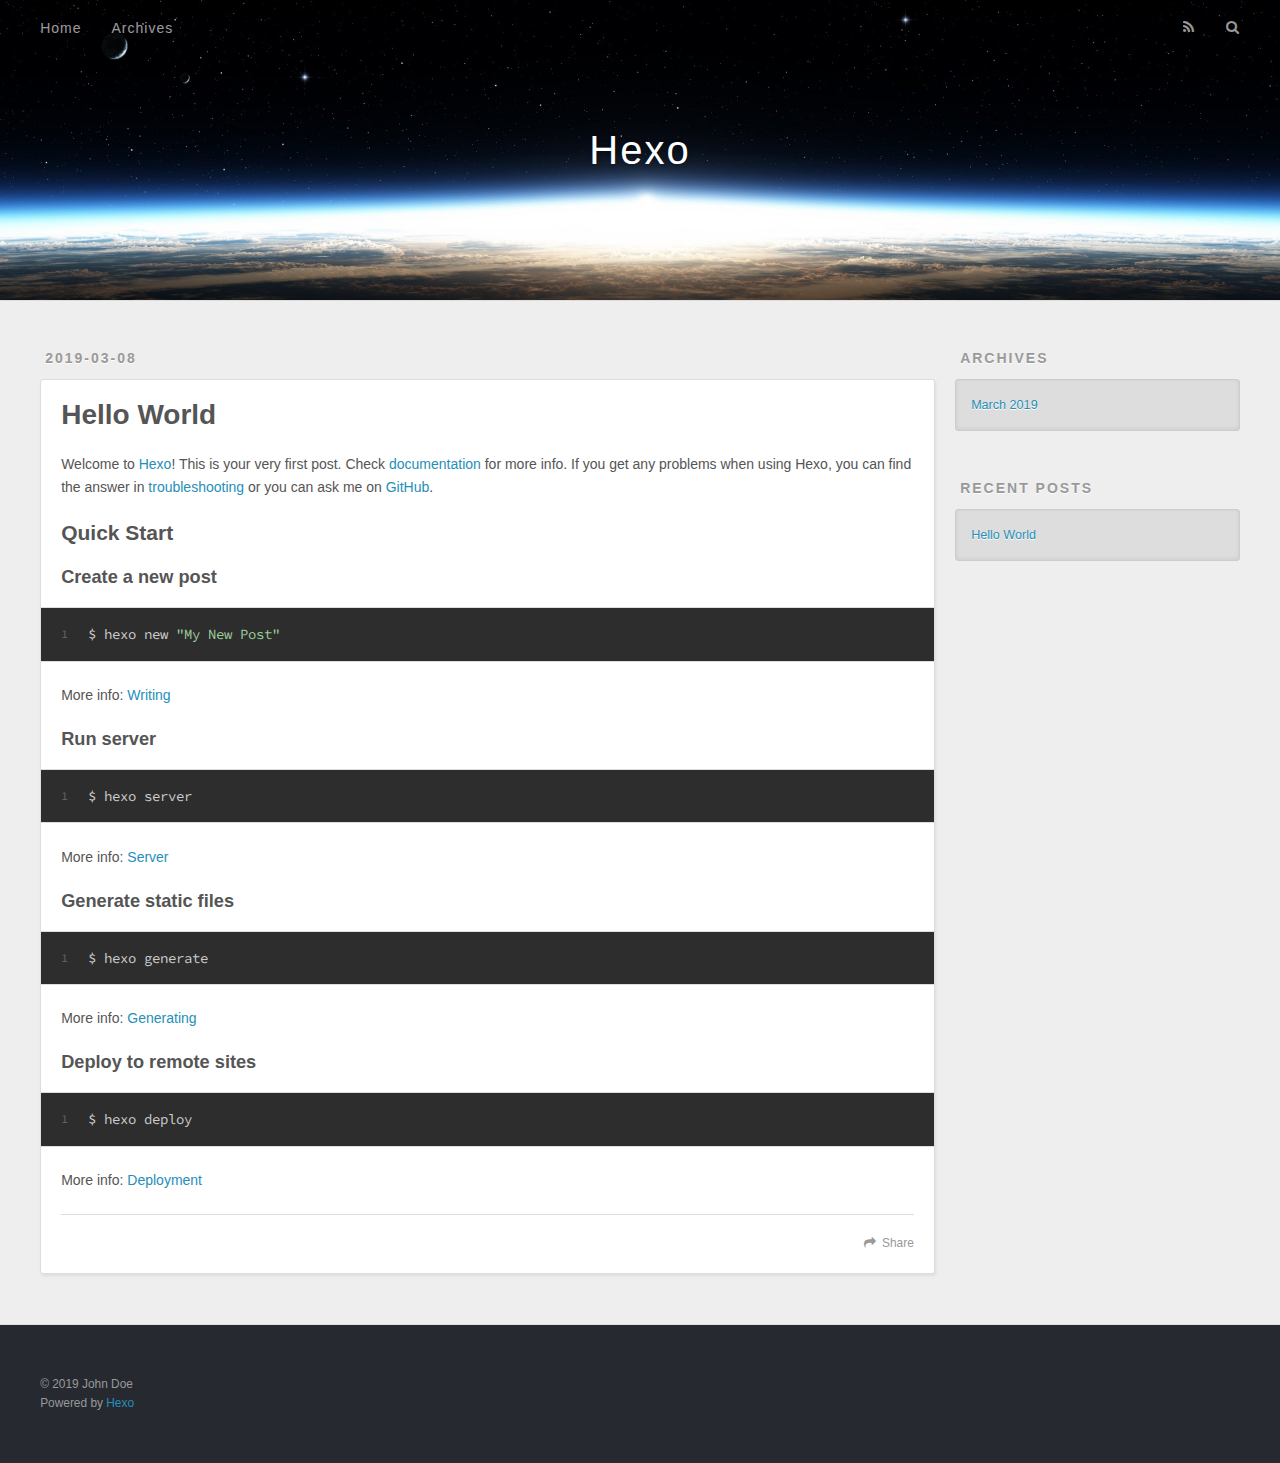
==== index.html @ d5f1843e "Site updated: 2019-03-08 20:42:53" ====
<!DOCTYPE html>
<html>
<head><meta name="generator" content="Hexo 3.8.0">
  <meta charset="utf-8">
  

  
  <title>Hexo</title>
  <meta name="viewport" content="width=device-width, initial-scale=1, maximum-scale=1">
  <meta property="og:type" content="website">
<meta property="og:title" content="Hexo">
<meta property="og:url" content="http://yoursite.com/index.html">
<meta property="og:site_name" content="Hexo">
<meta property="og:locale" content="default">
<meta name="twitter:card" content="summary">
<meta name="twitter:title" content="Hexo">
  
    <link rel="alternate" href="/atom.xml" title="Hexo" type="application/atom+xml">
  
  
    <link rel="icon" href="/favicon.png">
  
  
    <link href="//fonts.googleapis.com/css?family=Source+Code+Pro" rel="stylesheet" type="text/css">
  
  <link rel="stylesheet" href="/css/style.css">
</head>
</html>
<body>
  <div id="container">
    <div id="wrap">
      <header id="header">
  <div id="banner"></div>
  <div id="header-outer" class="outer">
    <div id="header-title" class="inner">
      <h1 id="logo-wrap">
        <a href="/" id="logo">Hexo</a>
      </h1>
      
    </div>
    <div id="header-inner" class="inner">
      <nav id="main-nav">
        <a id="main-nav-toggle" class="nav-icon"></a>
        
          <a class="main-nav-link" href="/">Home</a>
        
          <a class="main-nav-link" href="/archives">Archives</a>
        
      </nav>
      <nav id="sub-nav">
        
          <a id="nav-rss-link" class="nav-icon" href="/atom.xml" title="RSS Feed"></a>
        
        <a id="nav-search-btn" class="nav-icon" title="Search"></a>
      </nav>
      <div id="search-form-wrap">
        <form action="//google.com/search" method="get" accept-charset="UTF-8" class="search-form"><input type="search" name="q" class="search-form-input" placeholder="Search"><button type="submit" class="search-form-submit">&#xF002;</button><input type="hidden" name="sitesearch" value="http://yoursite.com"></form>
      </div>
    </div>
  </div>
</header>
      <div class="outer">
        <section id="main">
  
    <article id="post-hello-world" class="article article-type-post" itemscope itemprop="blogPost">
  <div class="article-meta">
    <a href="/2019/03/08/hello-world/" class="article-date">
  <time datetime="2019-03-08T11:59:06.524Z" itemprop="datePublished">2019-03-08</time>
</a>
    
  </div>
  <div class="article-inner">
    
    
      <header class="article-header">
        
  
    <h1 itemprop="name">
      <a class="article-title" href="/2019/03/08/hello-world/">Hello World</a>
    </h1>
  

      </header>
    
    <div class="article-entry" itemprop="articleBody">
      
        <p>Welcome to <a href="https://hexo.io/" target="_blank" rel="noopener">Hexo</a>! This is your very first post. Check <a href="https://hexo.io/docs/" target="_blank" rel="noopener">documentation</a> for more info. If you get any problems when using Hexo, you can find the answer in <a href="https://hexo.io/docs/troubleshooting.html" target="_blank" rel="noopener">troubleshooting</a> or you can ask me on <a href="https://github.com/hexojs/hexo/issues" target="_blank" rel="noopener">GitHub</a>.</p>
<h2 id="Quick-Start"><a href="#Quick-Start" class="headerlink" title="Quick Start"></a>Quick Start</h2><h3 id="Create-a-new-post"><a href="#Create-a-new-post" class="headerlink" title="Create a new post"></a>Create a new post</h3><figure class="highlight bash"><table><tr><td class="gutter"><pre><span class="line">1</span><br></pre></td><td class="code"><pre><span class="line">$ hexo new <span class="string">"My New Post"</span></span><br></pre></td></tr></table></figure>
<p>More info: <a href="https://hexo.io/docs/writing.html" target="_blank" rel="noopener">Writing</a></p>
<h3 id="Run-server"><a href="#Run-server" class="headerlink" title="Run server"></a>Run server</h3><figure class="highlight bash"><table><tr><td class="gutter"><pre><span class="line">1</span><br></pre></td><td class="code"><pre><span class="line">$ hexo server</span><br></pre></td></tr></table></figure>
<p>More info: <a href="https://hexo.io/docs/server.html" target="_blank" rel="noopener">Server</a></p>
<h3 id="Generate-static-files"><a href="#Generate-static-files" class="headerlink" title="Generate static files"></a>Generate static files</h3><figure class="highlight bash"><table><tr><td class="gutter"><pre><span class="line">1</span><br></pre></td><td class="code"><pre><span class="line">$ hexo generate</span><br></pre></td></tr></table></figure>
<p>More info: <a href="https://hexo.io/docs/generating.html" target="_blank" rel="noopener">Generating</a></p>
<h3 id="Deploy-to-remote-sites"><a href="#Deploy-to-remote-sites" class="headerlink" title="Deploy to remote sites"></a>Deploy to remote sites</h3><figure class="highlight bash"><table><tr><td class="gutter"><pre><span class="line">1</span><br></pre></td><td class="code"><pre><span class="line">$ hexo deploy</span><br></pre></td></tr></table></figure>
<p>More info: <a href="https://hexo.io/docs/deployment.html" target="_blank" rel="noopener">Deployment</a></p>

      
    </div>
    <footer class="article-footer">
      <a data-url="http://yoursite.com/2019/03/08/hello-world/" data-id="cjt017s0a0000i8u88n1cp1bc" class="article-share-link">Share</a>
      
      
    </footer>
  </div>
  
</article>


  


</section>
        
          <aside id="sidebar">
  
    

  
    

  
    
  
    
  <div class="widget-wrap">
    <h3 class="widget-title">Archives</h3>
    <div class="widget">
      <ul class="archive-list"><li class="archive-list-item"><a class="archive-list-link" href="/archives/2019/03/">March 2019</a></li></ul>
    </div>
  </div>


  
    
  <div class="widget-wrap">
    <h3 class="widget-title">Recent Posts</h3>
    <div class="widget">
      <ul>
        
          <li>
            <a href="/2019/03/08/hello-world/">Hello World</a>
          </li>
        
      </ul>
    </div>
  </div>

  
</aside>
        
      </div>
      <footer id="footer">
  
  <div class="outer">
    <div id="footer-info" class="inner">
      &copy; 2019 John Doe<br>
      Powered by <a href="http://hexo.io/" target="_blank">Hexo</a>
    </div>
  </div>
</footer>
    </div>
    <nav id="mobile-nav">
  
    <a href="/" class="mobile-nav-link">Home</a>
  
    <a href="/archives" class="mobile-nav-link">Archives</a>
  
</nav>
    

<script src="//ajax.googleapis.com/ajax/libs/jquery/2.0.3/jquery.min.js"></script>


  <link rel="stylesheet" href="/fancybox/jquery.fancybox.css">
  <script src="/fancybox/jquery.fancybox.pack.js"></script>


<script src="/js/script.js"></script>



  </div>
</body>
</html>
---- css/style.css ----
body {
  width: 100%;
}
body:before,
body:after {
  content: "";
  display: table;
}
body:after {
  clear: both;
}
html,
body,
div,
span,
applet,
object,
iframe,
h1,
h2,
h3,
h4,
h5,
h6,
p,
blockquote,
pre,
a,
abbr,
acronym,
address,
big,
cite,
code,
del,
dfn,
em,
img,
ins,
kbd,
q,
s,
samp,
small,
strike,
strong,
sub,
sup,
tt,
var,
dl,
dt,
dd,
ol,
ul,
li,
fieldset,
form,
label,
legend,
table,
caption,
tbody,
tfoot,
thead,
tr,
th,
td {
  margin: 0;
  padding: 0;
  border: 0;
  outline: 0;
  font-weight: inherit;
  font-style: inherit;
  font-family: inherit;
  font-size: 100%;
  vertical-align: baseline;
}
body {
  line-height: 1;
  color: #000;
  background: #fff;
}
ol,
ul {
  list-style: none;
}
table {
  border-collapse: separate;
  border-spacing: 0;
  vertical-align: middle;
}
caption,
th,
td {
  text-align: left;
  font-weight: normal;
  vertical-align: middle;
}
a img {
  border: none;
}
input,
button {
  margin: 0;
  padding: 0;
}
input::-moz-focus-inner,
button::-moz-focus-inner {
  border: 0;
  padding: 0;
}
@font-face {
  font-family: FontAwesome;
  font-style: normal;
  font-weight: normal;
  src: url("fonts/fontawesome-webfont.eot?v=#4.0.3");
  src: url("fonts/fontawesome-webfont.eot?#iefix&v=#4.0.3") format("embedded-opentype"), url("fonts/fontawesome-webfont.woff?v=#4.0.3") format("woff"), url("fonts/fontawesome-webfont.ttf?v=#4.0.3") format("truetype"), url("fonts/fontawesome-webfont.svg#fontawesomeregular?v=#4.0.3") format("svg");
}
html,
body,
#container {
  height: 100%;
}
body {
  background: #eee;
  font: 14px -apple-system, BlinkMacSystemFont, "Segoe UI", "Roboto", "Oxygen", "Ubuntu", "Cantarell", "Fira Sans", "Droid Sans", "Helvetica Neue", sans-serif;
  -webkit-text-size-adjust: 100%;
}
.outer {
  max-width: 1220px;
  margin: 0 auto;
  padding: 0 20px;
}
.outer:before,
.outer:after {
  content: "";
  display: table;
}
.outer:after {
  clear: both;
}
.inner {
  display: inline;
  float: left;
  width: 98.33333333333333%;
  margin: 0 0.833333333333333%;
}
.left,
.alignleft {
  float: left;
}
.right,
.alignright {
  float: right;
}
.clear {
  clear: both;
}
#container {
  position: relative;
}
.mobile-nav-on {
  overflow: hidden;
}
#wrap {
  height: 100%;
  width: 100%;
  position: absolute;
  top: 0;
  left: 0;
  -webkit-transition: 0.2s ease-out;
  -moz-transition: 0.2s ease-out;
  -ms-transition: 0.2s ease-out;
  transition: 0.2s ease-out;
  z-index: 1;
  background: #eee;
}
.mobile-nav-on #wrap {
  left: 280px;
}
@media screen and (min-width: 768px) {
  #main {
    display: inline;
    float: left;
    width: 73.33333333333333%;
    margin: 0 0.833333333333333%;
  }
}
.article-date,
.article-category-link,
.archive-year,
.widget-title {
  text-decoration: none;
  text-transform: uppercase;
  letter-spacing: 2px;
  color: #999;
  margin-bottom: 1em;
  margin-left: 5px;
  line-height: 1em;
  text-shadow: 0 1px #fff;
  font-weight: bold;
}
.article-inner,
.archive-article-inner {
  background: #fff;
  -webkit-box-shadow: 1px 2px 3px #ddd;
  box-shadow: 1px 2px 3px #ddd;
  border: 1px solid #ddd;
  border-radius: 3px;
}
.article-entry h1,
.widget h1 {
  font-size: 2em;
}
.article-entry h2,
.widget h2 {
  font-size: 1.5em;
}
.article-entry h3,
.widget h3 {
  font-size: 1.3em;
}
.article-entry h4,
.widget h4 {
  font-size: 1.2em;
}
.article-entry h5,
.widget h5 {
  font-size: 1em;
}
.article-entry h6,
.widget h6 {
  font-size: 1em;
  color: #999;
}
.article-entry hr,
.widget hr {
  border: 1px dashed #ddd;
}
.article-entry strong,
.widget strong {
  font-weight: bold;
}
.article-entry em,
.widget em,
.article-entry cite,
.widget cite {
  font-style: italic;
}
.article-entry sup,
.widget sup,
.article-entry sub,
.widget sub {
  font-size: 0.75em;
  line-height: 0;
  position: relative;
  vertical-align: baseline;
}
.article-entry sup,
.widget sup {
  top: -0.5em;
}
.article-entry sub,
.widget sub {
  bottom: -0.2em;
}
.article-entry small,
.widget small {
  font-size: 0.85em;
}
.article-entry acronym,
.widget acronym,
.article-entry abbr,
.widget abbr {
  border-bottom: 1px dotted;
}
.article-entry ul,
.widget ul,
.article-entry ol,
.widget ol,
.article-entry dl,
.widget dl {
  margin: 0 20px;
  line-height: 1.6em;
}
.article-entry ul ul,
.widget ul ul,
.article-entry ol ul,
.widget ol ul,
.article-entry ul ol,
.widget ul ol,
.article-entry ol ol,
.widget ol ol {
  margin-top: 0;
  margin-bottom: 0;
}
.article-entry ul,
.widget ul {
  list-style: disc;
}
.article-entry ol,
.widget ol {
  list-style: decimal;
}
.article-entry dt,
.widget dt {
  font-weight: bold;
}
#header {
  height: 300px;
  position: relative;
  border-bottom: 1px solid #ddd;
}
#header:before,
#header:after {
  content: "";
  position: absolute;
  left: 0;
  right: 0;
  height: 40px;
}
#header:before {
  top: 0;
  background: -webkit-linear-gradient(rgba(0,0,0,0.2), transparent);
  background: -moz-linear-gradient(rgba(0,0,0,0.2), transparent);
  background: -ms-linear-gradient(rgba(0,0,0,0.2), transparent);
  background: linear-gradient(rgba(0,0,0,0.2), transparent);
}
#header:after {
  bottom: 0;
  background: -webkit-linear-gradient(transparent, rgba(0,0,0,0.2));
  background: -moz-linear-gradient(transparent, rgba(0,0,0,0.2));
  background: -ms-linear-gradient(transparent, rgba(0,0,0,0.2));
  background: linear-gradient(transparent, rgba(0,0,0,0.2));
}
#header-outer {
  height: 100%;
  position: relative;
}
#header-inner {
  position: relative;
  overflow: hidden;
}
#banner {
  position: absolute;
  top: 0;
  left: 0;
  width: 100%;
  height: 100%;
  background: url("images/banner.jpg") center #000;
  -webkit-background-size: cover;
  -moz-background-size: cover;
  background-size: cover;
  z-index: -1;
}
#header-title {
  text-align: center;
  height: 40px;
  position: absolute;
  top: 50%;
  left: 0;
  margin-top: -20px;
}
#logo,
#subtitle {
  text-decoration: none;
  color: #fff;
  font-weight: 300;
  text-shadow: 0 1px 4px rgba(0,0,0,0.3);
}
#logo {
  font-size: 40px;
  line-height: 40px;
  letter-spacing: 2px;
}
#subtitle {
  font-size: 16px;
  line-height: 16px;
  letter-spacing: 1px;
}
#subtitle-wrap {
  margin-top: 16px;
}
#main-nav {
  float: left;
  margin-left: -15px;
}
.nav-icon,
.main-nav-link {
  float: left;
  color: #fff;
  opacity: 0.6;
  text-decoration: none;
  text-shadow: 0 1px rgba(0,0,0,0.2);
  -webkit-transition: opacity 0.2s;
  -moz-transition: opacity 0.2s;
  -ms-transition: opacity 0.2s;
  transition: opacity 0.2s;
  display: block;
  padding: 20px 15px;
}
.nav-icon:hover,
.main-nav-link:hover {
  opacity: 1;
}
.nav-icon {
  font-family: FontAwesome;
  text-align: center;
  font-size: 14px;
  width: 14px;
  height: 14px;
  padding: 20px 15px;
  position: relative;
  cursor: pointer;
}
.main-nav-link {
  font-weight: 300;
  letter-spacing: 1px;
}
@media screen and (max-width: 479px) {
  .main-nav-link {
    display: none;
  }
}
#main-nav-toggle {
  display: none;
}
#main-nav-toggle:before {
  content: "\f0c9";
}
@media screen and (max-width: 479px) {
  #main-nav-toggle {
    display: block;
  }
}
#sub-nav {
  float: right;
  margin-right: -15px;
}
#nav-rss-link:before {
  content: "\f09e";
}
#nav-search-btn:before {
  content: "\f002";
}
#search-form-wrap {
  position: absolute;
  top: 15px;
  width: 150px;
  height: 30px;
  right: -150px;
  opacity: 0;
  -webkit-transition: 0.2s ease-out;
  -moz-transition: 0.2s ease-out;
  -ms-transition: 0.2s ease-out;
  transition: 0.2s ease-out;
}
#search-form-wrap.on {
  opacity: 1;
  right: 0;
}
@media screen and (max-width: 479px) {
  #search-form-wrap {
    width: 100%;
    right: -100%;
  }
}
.search-form {
  position: absolute;
  top: 0;
  left: 0;
  right: 0;
  background: #fff;
  padding: 5px 15px;
  border-radius: 15px;
  -webkit-box-shadow: 0 0 10px rgba(0,0,0,0.3);
  box-shadow: 0 0 10px rgba(0,0,0,0.3);
}
.search-form-input {
  border: none;
  background: none;
  color: #555;
  width: 100%;
  font: 13px -apple-system, BlinkMacSystemFont, "Segoe UI", "Roboto", "Oxygen", "Ubuntu", "Cantarell", "Fira Sans", "Droid Sans", "Helvetica Neue", sans-serif;
  outline: none;
}
.search-form-input::-webkit-search-results-decoration,
.search-form-input::-webkit-search-cancel-button {
  -webkit-appearance: none;
}
.search-form-submit {
  position: absolute;
  top: 50%;
  right: 10px;
  margin-top: -7px;
  font: 13px FontAwesome;
  border: none;
  background: none;
  color: #bbb;
  cursor: pointer;
}
.search-form-submit:hover,
.search-form-submit:focus {
  color: #777;
}
.article {
  margin: 50px 0;
}
.article-inner {
  overflow: hidden;
}
.article-meta:before,
.article-meta:after {
  content: "";
  display: table;
}
.article-meta:after {
  clear: both;
}
.article-date {
  float: left;
}
.article-category {
  float: left;
  line-height: 1em;
  color: #ccc;
  text-shadow: 0 1px #fff;
  margin-left: 8px;
}
.article-category:before {
  content: "\2022";
}
.article-category-link {
  margin: 0 12px 1em;
}
.article-header {
  padding: 20px 20px 0;
}
.article-title {
  text-decoration: none;
  font-size: 2em;
  font-weight: bold;
  color: #555;
  line-height: 1.1em;
  -webkit-transition: color 0.2s;
  -moz-transition: color 0.2s;
  -ms-transition: color 0.2s;
  transition: color 0.2s;
}
a.article-title:hover {
  color: #258fb8;
}
.article-entry {
  color: #555;
  padding: 0 20px;
}
.article-entry:before,
.article-entry:after {
  content: "";
  display: table;
}
.article-entry:after {
  clear: both;
}
.article-entry p,
.article-entry table {
  line-height: 1.6em;
  margin: 1.6em 0;
}
.article-entry h1,
.article-entry h2,
.article-entry h3,
.article-entry h4,
.article-entry h5,
.article-entry h6 {
  font-weight: bold;
}
.article-entry h1,
.article-entry h2,
.article-entry h3,
.article-entry h4,
.article-entry h5,
.article-entry h6 {
  line-height: 1.1em;
  margin: 1.1em 0;
}
.article-entry a {
  color: #258fb8;
  text-decoration: none;
}
.article-entry a:hover {
  text-decoration: underline;
}
.article-entry ul,
.article-entry ol,
.article-entry dl {
  margin-top: 1.6em;
  margin-bottom: 1.6em;
}
.article-entry img,
.article-entry video {
  max-width: 100%;
  height: auto;
  display: block;
  margin: auto;
}
.article-entry iframe {
  border: none;
}
.article-entry table {
  width: 100%;
  border-collapse: collapse;
  border-spacing: 0;
}
.article-entry th {
  font-weight: bold;
  border-bottom: 3px solid #ddd;
  padding-bottom: 0.5em;
}
.article-entry td {
  border-bottom: 1px solid #ddd;
  padding: 10px 0;
}
.article-entry blockquote {
  font-family: Georgia, "Times New Roman", serif;
  font-size: 1.4em;
  margin: 1.6em 20px;
  text-align: center;
}
.article-entry blockquote footer {
  font-size: 14px;
  margin: 1.6em 0;
  font-family: -apple-system, BlinkMacSystemFont, "Segoe UI", "Roboto", "Oxygen", "Ubuntu", "Cantarell", "Fira Sans", "Droid Sans", "Helvetica Neue", sans-serif;
}
.article-entry blockquote footer cite:before {
  content: "—";
  padding: 0 0.5em;
}
.article-entry .pullquote {
  text-align: left;
  width: 45%;
  margin: 0;
}
.article-entry .pullquote.left {
  margin-left: 0.5em;
  margin-right: 1em;
}
.article-entry .pullquote.right {
  margin-right: 0.5em;
  margin-left: 1em;
}
.article-entry .caption {
  color: #999;
  display: block;
  font-size: 0.9em;
  margin-top: 0.5em;
  position: relative;
  text-align: center;
}
.article-entry .video-container {
  position: relative;
  padding-top: 56.25%;
  height: 0;
  overflow: hidden;
}
.article-entry .video-container iframe,
.article-entry .video-container object,
.article-entry .video-container embed {
  position: absolute;
  top: 0;
  left: 0;
  width: 100%;
  height: 100%;
  margin-top: 0;
}
.article-more-link a {
  display: inline-block;
  line-height: 1em;
  padding: 6px 15px;
  border-radius: 15px;
  background: #eee;
  color: #999;
  text-shadow: 0 1px #fff;
  text-decoration: none;
}
.article-more-link a:hover {
  background: #258fb8;
  color: #fff;
  text-decoration: none;
  text-shadow: 0 1px #1e7293;
}
.article-footer {
  font-size: 0.85em;
  line-height: 1.6em;
  border-top: 1px solid #ddd;
  padding-top: 1.6em;
  margin: 0 20px 20px;
}
.article-footer:before,
.article-footer:after {
  content: "";
  display: table;
}
.article-footer:after {
  clear: both;
}
.article-footer a {
  color: #999;
  text-decoration: none;
}
.article-footer a:hover {
  color: #555;
}
.article-tag-list-item {
  float: left;
  margin-right: 10px;
}
.article-tag-list-link:before {
  content: "#";
}
.article-comment-link {
  float: right;
}
.article-comment-link:before {
  content: "\f075";
  font-family: FontAwesome;
  padding-right: 8px;
}
.article-share-link {
  cursor: pointer;
  float: right;
  margin-left: 20px;
}
.article-share-link:before {
  content: "\f064";
  font-family: FontAwesome;
  padding-right: 6px;
}
#article-nav {
  position: relative;
}
#article-nav:before,
#article-nav:after {
  content: "";
  display: table;
}
#article-nav:after {
  clear: both;
}
@media screen and (min-width: 768px) {
  #article-nav {
    margin: 50px 0;
  }
  #article-nav:before {
    width: 8px;
    height: 8px;
    position: absolute;
    top: 50%;
    left: 50%;
    margin-top: -4px;
    margin-left: -4px;
    content: "";
    border-radius: 50%;
    background: #ddd;
    -webkit-box-shadow: 0 1px 2px #fff;
    box-shadow: 0 1px 2px #fff;
  }
}
.article-nav-link-wrap {
  text-decoration: none;
  text-shadow: 0 1px #fff;
  color: #999;
  -webkit-box-sizing: border-box;
  -moz-box-sizing: border-box;
  box-sizing: border-box;
  margin-top: 50px;
  text-align: center;
  display: block;
}
.article-nav-link-wrap:hover {
  color: #555;
}
@media screen and (min-width: 768px) {
  .article-nav-link-wrap {
    width: 50%;
    margin-top: 0;
  }
}
@media screen and (min-width: 768px) {
  #article-nav-newer {
    float: left;
    text-align: right;
    padding-right: 20px;
  }
}
@media screen and (min-width: 768px) {
  #article-nav-older {
    float: right;
    text-align: left;
    padding-left: 20px;
  }
}
.article-nav-caption {
  text-transform: uppercase;
  letter-spacing: 2px;
  color: #ddd;
  line-height: 1em;
  font-weight: bold;
}
#article-nav-newer .article-nav-caption {
  margin-right: -2px;
}
.article-nav-title {
  font-size: 0.85em;
  line-height: 1.6em;
  margin-top: 0.5em;
}
.article-share-box {
  position: absolute;
  display: none;
  background: #fff;
  -webkit-box-shadow: 1px 2px 10px rgba(0,0,0,0.2);
  box-shadow: 1px 2px 10px rgba(0,0,0,0.2);
  border-radius: 3px;
  margin-left: -145px;
  overflow: hidden;
  z-index: 1;
}
.article-share-box.on {
  display: block;
}
.article-share-input {
  width: 100%;
  background: none;
  -webkit-box-sizing: border-box;
  -moz-box-sizing: border-box;
  box-sizing: border-box;
  font: 14px -apple-system, BlinkMacSystemFont, "Segoe UI", "Roboto", "Oxygen", "Ubuntu", "Cantarell", "Fira Sans", "Droid Sans", "Helvetica Neue", sans-serif;
  padding: 0 15px;
  color: #555;
  outline: none;
  border: 1px solid #ddd;
  border-radius: 3px 3px 0 0;
  height: 36px;
  line-height: 36px;
}
.article-share-links {
  background: #eee;
}
.article-share-links:before,
.article-share-links:after {
  content: "";
  display: table;
}
.article-share-links:after {
  clear: both;
}
.article-share-twitter,
.article-share-facebook,
.article-share-pinterest,
.article-share-google {
  width: 50px;
  height: 36px;
  display: block;
  float: left;
  position: relative;
  color: #999;
  text-shadow: 0 1px #fff;
}
.article-share-twitter:before,
.article-share-facebook:before,
.article-share-pinterest:before,
.article-share-google:before {
  font-size: 20px;
  font-family: FontAwesome;
  width: 20px;
  height: 20px;
  position: absolute;
  top: 50%;
  left: 50%;
  margin-top: -10px;
  margin-left: -10px;
  text-align: center;
}
.article-share-twitter:hover,
.article-share-facebook:hover,
.article-share-pinterest:hover,
.article-share-google:hover {
  color: #fff;
}
.article-share-twitter:before {
  content: "\f099";
}
.article-share-twitter:hover {
  background: #00aced;
  text-shadow: 0 1px #008abe;
}
.article-share-facebook:before {
  content: "\f09a";
}
.article-share-facebook:hover {
  background: #3b5998;
  text-shadow: 0 1px #2f477a;
}
.article-share-pinterest:before {
  content: "\f0d2";
}
.article-share-pinterest:hover {
  background: #cb2027;
  text-shadow: 0 1px #a21a1f;
}
.article-share-google:before {
  content: "\f0d5";
}
.article-share-google:hover {
  background: #dd4b39;
  text-shadow: 0 1px #be3221;
}
.article-gallery {
  background: #000;
  position: relative;
}
.article-gallery-photos {
  position: relative;
  overflow: hidden;
}
.article-gallery-img {
  display: none;
  max-width: 100%;
}
.article-gallery-img:first-child {
  display: block;
}
.article-gallery-img.loaded {
  position: absolute;
  display: block;
}
.article-gallery-img img {
  display: block;
  max-width: 100%;
  margin: 0 auto;
}
#comments {
  background: #fff;
  -webkit-box-shadow: 1px 2px 3px #ddd;
  box-shadow: 1px 2px 3px #ddd;
  padding: 20px;
  border: 1px solid #ddd;
  border-radius: 3px;
  margin: 50px 0;
}
#comments a {
  color: #258fb8;
}
.archives-wrap {
  margin: 50px 0;
}
.archives:before,
.archives:after {
  content: "";
  display: table;
}
.archives:after {
  clear: both;
}
.archive-year-wrap {
  margin-bottom: 1em;
}
.archives {
  -webkit-column-gap: 10px;
  -moz-column-gap: 10px;
  column-gap: 10px;
}
@media screen and (min-width: 480px) and (max-width: 767px) {
  .archives {
    -webkit-column-count: 2;
    -moz-column-count: 2;
    column-count: 2;
  }
}
@media screen and (min-width: 768px) {
  .archives {
    -webkit-column-count: 3;
    -moz-column-count: 3;
    column-count: 3;
  }
}
.archive-article {
  -webkit-column-break-inside: avoid;
  page-break-inside: avoid;
  overflow: hidden;
  break-inside: avoid-column;
}
.archive-article-inner {
  padding: 10px;
  margin-bottom: 15px;
}
.archive-article-title {
  text-decoration: none;
  font-weight: bold;
  color: #555;
  -webkit-transition: color 0.2s;
  -moz-transition: color 0.2s;
  -ms-transition: color 0.2s;
  transition: color 0.2s;
  line-height: 1.6em;
}
.archive-article-title:hover {
  color: #258fb8;
}
.archive-article-footer {
  margin-top: 1em;
}
.archive-article-date {
  color: #999;
  text-decoration: none;
  font-size: 0.85em;
  line-height: 1em;
  margin-bottom: 0.5em;
  display: block;
}
#page-nav {
  margin: 50px auto;
  background: #fff;
  -webkit-box-shadow: 1px 2px 3px #ddd;
  box-shadow: 1px 2px 3px #ddd;
  border: 1px solid #ddd;
  border-radius: 3px;
  text-align: center;
  color: #999;
  overflow: hidden;
}
#page-nav:before,
#page-nav:after {
  content: "";
  display: table;
}
#page-nav:after {
  clear: both;
}
#page-nav a,
#page-nav span {
  padding: 10px 20px;
  line-height: 1;
  height: 2ex;
}
#page-nav a {
  color: #999;
  text-decoration: none;
}
#page-nav a:hover {
  background: #999;
  color: #fff;
}
#page-nav .prev {
  float: left;
}
#page-nav .next {
  float: right;
}
#page-nav .page-number {
  display: inline-block;
}
@media screen and (max-width: 479px) {
  #page-nav .page-number {
    display: none;
  }
}
#page-nav .current {
  color: #555;
  font-weight: bold;
}
#page-nav .space {
  color: #ddd;
}
#footer {
  background: #262a30;
  padding: 50px 0;
  border-top: 1px solid #ddd;
  color: #999;
}
#footer a {
  color: #258fb8;
  text-decoration: none;
}
#footer a:hover {
  text-decoration: underline;
}
#footer-info {
  line-height: 1.6em;
  font-size: 0.85em;
}
.article-entry pre,
.article-entry .highlight {
  background: #2d2d2d;
  margin: 0 -20px;
  padding: 15px 20px;
  border-style: solid;
  border-color: #ddd;
  border-width: 1px 0;
  overflow: auto;
  color: #ccc;
  line-height: 22.400000000000002px;
}
.article-entry .highlight .gutter pre,
.article-entry .gist .gist-file .gist-data .line-numbers {
  color: #666;
  font-size: 0.85em;
}
.article-entry pre,
.article-entry code {
  font-family: "Source Code Pro", Consolas, Monaco, Menlo, Consolas, monospace;
}
.article-entry code {
  background: #eee;
  text-shadow: 0 1px #fff;
  padding: 0 0.3em;
}
.article-entry pre code {
  background: none;
  text-shadow: none;
  padding: 0;
}
.article-entry .highlight pre {
  border: none;
  margin: 0;
  padding: 0;
}
.article-entry .highlight table {
  margin: 0;
  width: auto;
}
.article-entry .highlight td {
  border: none;
  padding: 0;
}
.article-entry .highlight figcaption {
  font-size: 0.85em;
  color: #999;
  line-height: 1em;
  margin-bottom: 1em;
}
.article-entry .highlight figcaption:before,
.article-entry .highlight figcaption:after {
  content: "";
  display: table;
}
.article-entry .highlight figcaption:after {
  clear: both;
}
.article-entry .highlight figcaption a {
  float: right;
}
.article-entry .highlight .gutter pre {
  text-align: right;
  padding-right: 20px;
}
.article-entry .highlight .line {
  height: 22.400000000000002px;
}
.article-entry .highlight .line.marked {
  background: #515151;
}
.article-entry .gist {
  margin: 0 -20px;
  border-style: solid;
  border-color: #ddd;
  border-width: 1px 0;
  background: #2d2d2d;
  padding: 15px 20px 15px 0;
}
.article-entry .gist .gist-file {
  border: none;
  font-family: "Source Code Pro", Consolas, Monaco, Menlo, Consolas, monospace;
  margin: 0;
}
.article-entry .gist .gist-file .gist-data {
  background: none;
  border: none;
}
.article-entry .gist .gist-file .gist-data .line-numbers {
  background: none;
  border: none;
  padding: 0 20px 0 0;
}
.article-entry .gist .gist-file .gist-data .line-data {
  padding: 0 !important;
}
.article-entry .gist .gist-file .highlight {
  margin: 0;
  padding: 0;
  border: none;
}
.article-entry .gist .gist-file .gist-meta {
  background: #2d2d2d;
  color: #999;
  font: 0.85em -apple-system, BlinkMacSystemFont, "Segoe UI", "Roboto", "Oxygen", "Ubuntu", "Cantarell", "Fira Sans", "Droid Sans", "Helvetica Neue", sans-serif;
  text-shadow: 0 0;
  padding: 0;
  margin-top: 1em;
  margin-left: 20px;
}
.article-entry .gist .gist-file .gist-meta a {
  color: #258fb8;
  font-weight: normal;
}
.article-entry .gist .gist-file .gist-meta a:hover {
  text-decoration: underline;
}
pre .comment,
pre .title {
  color: #999;
}
pre .variable,
pre .attribute,
pre .tag,
pre .regexp,
pre .ruby .constant,
pre .xml .tag .title,
pre .xml .pi,
pre .xml .doctype,
pre .html .doctype,
pre .css .id,
pre .css .class,
pre .css .pseudo {
  color: #f2777a;
}
pre .number,
pre .preprocessor,
pre .built_in,
pre .literal,
pre .params,
pre .constant {
  color: #f99157;
}
pre .class,
pre .ruby .class .title,
pre .css .rules .attribute {
  color: #9c9;
}
pre .string,
pre .value,
pre .inheritance,
pre .header,
pre .ruby .symbol,
pre .xml .cdata {
  color: #9c9;
}
pre .css .hexcolor {
  color: #6cc;
}
pre .function,
pre .python .decorator,
pre .python .title,
pre .ruby .function .title,
pre .ruby .title .keyword,
pre .perl .sub,
pre .javascript .title,
pre .coffeescript .title {
  color: #69c;
}
pre .keyword,
pre .javascript .function {
  color: #c9c;
}
@media screen and (max-width: 479px) {
  #mobile-nav {
    position: absolute;
    top: 0;
    left: 0;
    width: 280px;
    height: 100%;
    background: #191919;
    border-right: 1px solid #fff;
  }
}
@media screen and (max-width: 479px) {
  .mobile-nav-link {
    display: block;
    color: #999;
    text-decoration: none;
    padding: 15px 20px;
    font-weight: bold;
  }
  .mobile-nav-link:hover {
    color: #fff;
  }
}
@media screen and (min-width: 768px) {
  #sidebar {
    display: inline;
    float: left;
    width: 23.333333333333332%;
    margin: 0 0.833333333333333%;
  }
}
.widget-wrap {
  margin: 50px 0;
}
.widget {
  color: #777;
  text-shadow: 0 1px #fff;
  background: #ddd;
  -webkit-box-shadow: 0 -1px 4px #ccc inset;
  box-shadow: 0 -1px 4px #ccc inset;
  border: 1px solid #ccc;
  padding: 15px;
  border-radius: 3px;
}
.widget a {
  color: #258fb8;
  text-decoration: none;
}
.widget a:hover {
  text-decoration: underline;
}
.widget ul ul,
.widget ol ul,
.widget dl ul,
.widget ul ol,
.widget ol ol,
.widget dl ol,
.widget ul dl,
.widget ol dl,
.widget dl dl {
  margin-left: 15px;
  list-style: disc;
}
.widget {
  line-height: 1.6em;
  word-wrap: break-word;
  font-size: 0.9em;
}
.widget ul,
.widget ol {
  list-style: none;
  margin: 0;
}
.widget ul ul,
.widget ol ul,
.widget ul ol,
.widget ol ol {
  margin: 0 20px;
}
.widget ul ul,
.widget ol ul {
  list-style: disc;
}
.widget ul ol,
.widget ol ol {
  list-style: decimal;
}
.category-list-count,
.tag-list-count,
.archive-list-count {
  padding-left: 5px;
  color: #999;
  font-size: 0.85em;
}
.category-list-count:before,
.tag-list-count:before,
.archive-list-count:before {
  content: "(";
}
.category-list-count:after,
.tag-list-count:after,
.archive-list-count:after {
  content: ")";
}
.tagcloud a {
  margin-right: 5px;
  display: inline-block;
}
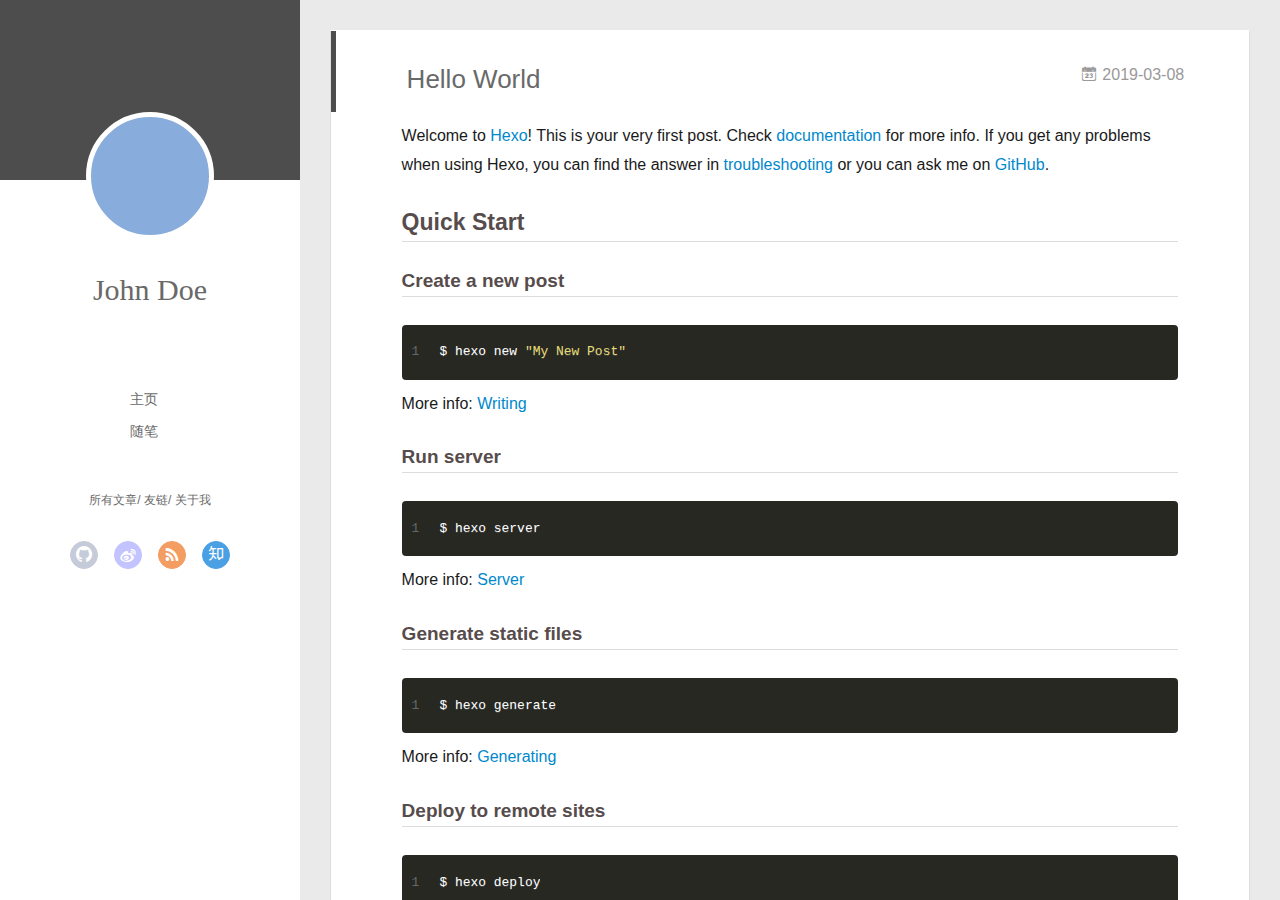
==== commit 11e351ae: "Site updated: 2019-03-08 20:52:57" ====
--- a/index.html
+++ b/index.html
@@ -3,8 +3,9 @@
 <head><meta name="generator" content="Hexo 3.8.0">
   <meta charset="utf-8">
   
-
-  
+  <meta name="renderer" content="webkit">
+  <meta http-equiv="X-UA-Compatible" content="IE=edge">
+  <link rel="dns-prefetch" href="http://yoursite.com">
   <title>Hexo</title>
   <meta name="viewport" content="width=device-width, initial-scale=1, maximum-scale=1">
   <meta property="og:type" content="website">
@@ -15,62 +16,144 @@
 <meta name="twitter:card" content="summary">
 <meta name="twitter:title" content="Hexo">
   
-    <link rel="alternate" href="/atom.xml" title="Hexo" type="application/atom+xml">
+    <link rel="alternative" href="/atom.xml" title="Hexo" type="application/atom+xml">
   
   
     <link rel="icon" href="/favicon.png">
   
-  
-    <link href="//fonts.googleapis.com/css?family=Source+Code+Pro" rel="stylesheet" type="text/css">
-  
-  <link rel="stylesheet" href="/css/style.css">
+  <link rel="stylesheet" type="text/css" href="/./main.0cf68a.css">
+  <style type="text/css">
+  
+    #container.show {
+      background: linear-gradient(200deg,#a0cfe4,#e8c37e);
+    }
+  </style>
+  
+
+  
+
 </head>
 </html>
 <body>
-  <div id="container">
-    <div id="wrap">
-      <header id="header">
-  <div id="banner"></div>
-  <div id="header-outer" class="outer">
-    <div id="header-title" class="inner">
-      <h1 id="logo-wrap">
-        <a href="/" id="logo">Hexo</a>
-      </h1>
-      
-    </div>
-    <div id="header-inner" class="inner">
-      <nav id="main-nav">
-        <a id="main-nav-toggle" class="nav-icon"></a>
-        
-          <a class="main-nav-link" href="/">Home</a>
-        
-          <a class="main-nav-link" href="/archives">Archives</a>
-        
-      </nav>
-      <nav id="sub-nav">
-        
-          <a id="nav-rss-link" class="nav-icon" href="/atom.xml" title="RSS Feed"></a>
-        
-        <a id="nav-search-btn" class="nav-icon" title="Search"></a>
-      </nav>
-      <div id="search-form-wrap">
-        <form action="//google.com/search" method="get" accept-charset="UTF-8" class="search-form"><input type="search" name="q" class="search-form-input" placeholder="Search"><button type="submit" class="search-form-submit">&#xF002;</button><input type="hidden" name="sitesearch" value="http://yoursite.com"></form>
-      </div>
-    </div>
-  </div>
-</header>
-      <div class="outer">
-        <section id="main">
-  
-    <article id="post-hello-world" class="article article-type-post" itemscope itemprop="blogPost">
-  <div class="article-meta">
-    <a href="/2019/03/08/hello-world/" class="article-date">
-  <time datetime="2019-03-08T11:59:06.524Z" itemprop="datePublished">2019-03-08</time>
-</a>
-    
-  </div>
+  <div id="container" q-class="show:isCtnShow">
+    <canvas id="anm-canvas" class="anm-canvas"></canvas>
+    <div class="left-col" q-class="show:isShow">
+      
+<div class="overlay" style="background: #4d4d4d"></div>
+<div class="intrude-less">
+	<header id="header" class="inner">
+		<a href="/" class="profilepic">
+			<img src class="js-avatar">
+		</a>
+		<hgroup>
+		  <h1 class="header-author"><a href="/">John Doe</a></h1>
+		</hgroup>
+		
+
+		<nav class="header-menu">
+			<ul>
+			
+				<li><a href="/">主页</a></li>
+	        
+				<li><a href="/tags/随笔/">随笔</a></li>
+	        
+			</ul>
+		</nav>
+		<nav class="header-smart-menu">
+    		
+    			
+    			<a q-on="click: openSlider(e, 'innerArchive')" href="javascript:void(0)">所有文章</a>
+    			
+            
+    			
+    			<a q-on="click: openSlider(e, 'friends')" href="javascript:void(0)">友链</a>
+    			
+            
+    			
+    			<a q-on="click: openSlider(e, 'aboutme')" href="javascript:void(0)">关于我</a>
+    			
+            
+		</nav>
+		<nav class="header-nav">
+			<div class="social">
+				
+					<a class="github" target="_blank" href="#" title="github"><i class="icon-github"></i></a>
+		        
+					<a class="weibo" target="_blank" href="#" title="weibo"><i class="icon-weibo"></i></a>
+		        
+					<a class="rss" target="_blank" href="#" title="rss"><i class="icon-rss"></i></a>
+		        
+					<a class="zhihu" target="_blank" href="#" title="zhihu"><i class="icon-zhihu"></i></a>
+		        
+			</div>
+		</nav>
+	</header>		
+</div>
+
+    </div>
+    <div class="mid-col" q-class="show:isShow,hide:isShow|isFalse">
+      
+<nav id="mobile-nav">
+  	<div class="overlay js-overlay" style="background: #4d4d4d"></div>
+	<div class="btnctn js-mobile-btnctn">
+  		<div class="slider-trigger list" q-on="click: openSlider(e)"><i class="icon icon-sort"></i></div>
+	</div>
+	<div class="intrude-less">
+		<header id="header" class="inner">
+			<div class="profilepic">
+				<img src class="js-avatar">
+			</div>
+			<hgroup>
+			  <h1 class="header-author js-header-author">John Doe</h1>
+			</hgroup>
+			
+			
+			
+				
+			
+				
+			
+			
+			
+			<nav class="header-nav">
+				<div class="social">
+					
+						<a class="github" target="_blank" href="#" title="github"><i class="icon-github"></i></a>
+			        
+						<a class="weibo" target="_blank" href="#" title="weibo"><i class="icon-weibo"></i></a>
+			        
+						<a class="rss" target="_blank" href="#" title="rss"><i class="icon-rss"></i></a>
+			        
+						<a class="zhihu" target="_blank" href="#" title="zhihu"><i class="icon-zhihu"></i></a>
+			        
+				</div>
+			</nav>
+
+			<nav class="header-menu js-header-menu">
+				<ul style="width: 50%">
+				
+				
+					<li style="width: 50%"><a href="/">主页</a></li>
+		        
+					<li style="width: 50%"><a href="/tags/随笔/">随笔</a></li>
+		        
+				</ul>
+			</nav>
+		</header>				
+	</div>
+	<div class="mobile-mask" style="display:none" q-show="isShow"></div>
+</nav>
+
+      <div id="wrapper" class="body-wrap">
+        <div class="menu-l">
+          <div class="canvas-wrap">
+            <canvas data-colors="#eaeaea" data-sectionHeight="100" data-contentId="js-content" id="myCanvas1" class="anm-canvas"></canvas>
+          </div>
+          <div id="js-content" class="content-ll">
+            
+  
+    <article id="post-hello-world" class="article article-type-post  article-index" itemscope itemprop="blogPost">
   <div class="article-inner">
-    
     
       <header class="article-header">
         
@@ -80,6 +163,11 @@
     </h1>
   
 
+        
+        <a href="/2019/03/08/hello-world/" class="archive-article-date">
+  	<time datetime="2019-03-08T11:59:06.524Z" itemprop="datePublished"><i class="icon-calendar icon"></i>2019-03-08</time>
+</a>
+        
       </header>
     
     <div class="article-entry" itemprop="articleBody">
@@ -95,90 +183,292 @@
 <p>More info: <a href="https://hexo.io/docs/deployment.html" target="_blank" rel="noopener">Deployment</a></p>
 
       
-    </div>
-    <footer class="article-footer">
-      <a data-url="http://yoursite.com/2019/03/08/hello-world/" data-id="cjt017s0a0000i8u88n1cp1bc" class="article-share-link">Share</a>
-      
-      
-    </footer>
+
+      
+    </div>
+    <div class="article-info article-info-index">
+      
+      
+      
+
+      
+        <p class="article-more-link">
+          <a class="article-more-a" href="/2019/03/08/hello-world/">展开全文 >></a>
+        </p>
+      
+
+      
+      <div class="clearfix"></div>
+    </div>
   </div>
-  
 </article>
 
-
-  
-
-
-</section>
-        
-          <aside id="sidebar">
-  
-    
-
-  
-    
-
-  
-    
-  
-    
-  <div class="widget-wrap">
-    <h3 class="widget-title">Archives</h3>
-    <div class="widget">
-      <ul class="archive-list"><li class="archive-list-item"><a class="archive-list-link" href="/archives/2019/03/">March 2019</a></li></ul>
-    </div>
-  </div>
-
-
-  
-    
-  <div class="widget-wrap">
-    <h3 class="widget-title">Recent Posts</h3>
-    <div class="widget">
-      <ul>
-        
-          <li>
-            <a href="/2019/03/08/hello-world/">Hello World</a>
-          </li>
-        
-      </ul>
-    </div>
-  </div>
-
-  
+<aside class="wrap-side-operation">
+    <div class="mod-side-operation">
+        
+        <div class="jump-container" id="js-jump-container" style="display:none;">
+            <a href="javascript:void(0)" class="mod-side-operation__jump-to-top">
+                <i class="icon-font icon-back"></i>
+            </a>
+            <div id="js-jump-plan-container" class="jump-plan-container" style="top: -11px;">
+                <i class="icon-font icon-plane jump-plane"></i>
+            </div>
+        </div>
+        
+        
+    </div>
 </aside>
-        
+
+
+
+
+  
+  
+
+
+          </div>
+        </div>
       </div>
       <footer id="footer">
-  
   <div class="outer">
-    <div id="footer-info" class="inner">
-      &copy; 2019 John Doe<br>
-      Powered by <a href="http://hexo.io/" target="_blank">Hexo</a>
+    <div id="footer-info">
+    	<div class="footer-left">
+    		&copy; 2019 John Doe
+    	</div>
+      	<div class="footer-right">
+      		<a href="http://hexo.io/" target="_blank">Hexo</a>  Theme <a href="https://github.com/litten/hexo-theme-yilia" target="_blank">Yilia</a> by Litten
+      	</div>
     </div>
   </div>
 </footer>
     </div>
-    <nav id="mobile-nav">
-  
-    <a href="/" class="mobile-nav-link">Home</a>
-  
-    <a href="/archives" class="mobile-nav-link">Archives</a>
-  
-</nav>
-    
-
-<script src="//ajax.googleapis.com/ajax/libs/jquery/2.0.3/jquery.min.js"></script>
-
-
-  <link rel="stylesheet" href="/fancybox/jquery.fancybox.css">
-  <script src="/fancybox/jquery.fancybox.pack.js"></script>
-
-
-<script src="/js/script.js"></script>
-
-
-
+    <script>
+	var yiliaConfig = {
+		mathjax: false,
+		isHome: true,
+		isPost: false,
+		isArchive: false,
+		isTag: false,
+		isCategory: false,
+		open_in_new: false,
+		toc_hide_index: true,
+		root: "/",
+		innerArchive: true,
+		showTags: false
+	}
+</script>
+
+<script>!function(t){function n(e){if(r[e])return r[e].exports;var i=r[e]={exports:{},id:e,loaded:!1};return t[e].call(i.exports,i,i.exports,n),i.loaded=!0,i.exports}var r={};n.m=t,n.c=r,n.p="./",n(0)}([function(t,n,r){r(195),t.exports=r(191)},function(t,n,r){var e=r(3),i=r(52),o=r(27),u=r(28),c=r(53),f="prototype",a=function(t,n,r){var s,l,h,v,p=t&a.F,d=t&a.G,y=t&a.S,g=t&a.P,b=t&a.B,m=d?e:y?e[n]||(e[n]={}):(e[n]||{})[f],x=d?i:i[n]||(i[n]={}),w=x[f]||(x[f]={});d&&(r=n);for(s in r)l=!p&&m&&void 0!==m[s],h=(l?m:r)[s],v=b&&l?c(h,e):g&&"function"==typeof h?c(Function.call,h):h,m&&u(m,s,h,t&a.U),x[s]!=h&&o(x,s,v),g&&w[s]!=h&&(w[s]=h)};e.core=i,a.F=1,a.G=2,a.S=4,a.P=8,a.B=16,a.W=32,a.U=64,a.R=128,t.exports=a},function(t,n,r){var e=r(6);t.exports=function(t){if(!e(t))throw TypeError(t+" is not an object!");return t}},function(t,n){var r=t.exports="undefined"!=typeof window&&window.Math==Math?window:"undefined"!=typeof self&&self.Math==Math?self:Function("return this")();"number"==typeof __g&&(__g=r)},function(t,n){t.exports=function(t){try{return!!t()}catch(t){return!0}}},function(t,n){var r=t.exports="undefined"!=typeof window&&window.Math==Math?window:"undefined"!=typeof self&&self.Math==Math?self:Function("return this")();"number"==typeof __g&&(__g=r)},function(t,n){t.exports=function(t){return"object"==typeof t?null!==t:"function"==typeof t}},function(t,n,r){var e=r(126)("wks"),i=r(76),o=r(3).Symbol,u="function"==typeof o;(t.exports=function(t){return e[t]||(e[t]=u&&o[t]||(u?o:i)("Symbol."+t))}).store=e},function(t,n){var r={}.hasOwnProperty;t.exports=function(t,n){return r.call(t,n)}},function(t,n,r){var e=r(94),i=r(33);t.exports=function(t){return e(i(t))}},function(t,n,r){t.exports=!r(4)(function(){return 7!=Object.defineProperty({},"a",{get:function(){return 7}}).a})},function(t,n,r){var e=r(2),i=r(167),o=r(50),u=Object.defineProperty;n.f=r(10)?Object.defineProperty:function(t,n,r){if(e(t),n=o(n,!0),e(r),i)try{return u(t,n,r)}catch(t){}if("get"in r||"set"in r)throw TypeError("Accessors not supported!");return"value"in r&&(t[n]=r.value),t}},function(t,n,r){t.exports=!r(18)(function(){return 7!=Object.defineProperty({},"a",{get:function(){return 7}}).a})},function(t,n,r){var e=r(14),i=r(22);t.exports=r(12)?function(t,n,r){return e.f(t,n,i(1,r))}:function(t,n,r){return t[n]=r,t}},function(t,n,r){var e=r(20),i=r(58),o=r(42),u=Object.defineProperty;n.f=r(12)?Object.defineProperty:function(t,n,r){if(e(t),n=o(n,!0),e(r),i)try{return u(t,n,r)}catch(t){}if("get"in r||"set"in r)throw TypeError("Accessors not supported!");return"value"in r&&(t[n]=r.value),t}},function(t,n,r){var e=r(40)("wks"),i=r(23),o=r(5).Symbol,u="function"==typeof o;(t.exports=function(t){return e[t]||(e[t]=u&&o[t]||(u?o:i)("Symbol."+t))}).store=e},function(t,n,r){var e=r(67),i=Math.min;t.exports=function(t){return t>0?i(e(t),9007199254740991):0}},function(t,n,r){var e=r(46);t.exports=function(t){return Object(e(t))}},function(t,n){t.exports=function(t){try{return!!t()}catch(t){return!0}}},function(t,n,r){var e=r(63),i=r(34);t.exports=Object.keys||function(t){return e(t,i)}},function(t,n,r){var e=r(21);t.exports=function(t){if(!e(t))throw TypeError(t+" is not an object!");return t}},function(t,n){t.exports=function(t){return"object"==typeof t?null!==t:"function"==typeof t}},function(t,n){t.exports=function(t,n){return{enumerable:!(1&t),configurable:!(2&t),writable:!(4&t),value:n}}},function(t,n){var r=0,e=Math.random();t.exports=function(t){return"Symbol(".concat(void 0===t?"":t,")_",(++r+e).toString(36))}},function(t,n){var r={}.hasOwnProperty;t.exports=function(t,n){return r.call(t,n)}},function(t,n){var r=t.exports={version:"2.4.0"};"number"==typeof __e&&(__e=r)},function(t,n){t.exports=function(t){if("function"!=typeof t)throw TypeError(t+" is not a function!");return t}},function(t,n,r){var e=r(11),i=r(66);t.exports=r(10)?function(t,n,r){return e.f(t,n,i(1,r))}:function(t,n,r){return t[n]=r,t}},function(t,n,r){var e=r(3),i=r(27),o=r(24),u=r(76)("src"),c="toString",f=Function[c],a=(""+f).split(c);r(52).inspectSource=function(t){return f.call(t)},(t.exports=function(t,n,r,c){var f="function"==typeof r;f&&(o(r,"name")||i(r,"name",n)),t[n]!==r&&(f&&(o(r,u)||i(r,u,t[n]?""+t[n]:a.join(String(n)))),t===e?t[n]=r:c?t[n]?t[n]=r:i(t,n,r):(delete t[n],i(t,n,r)))})(Function.prototype,c,function(){return"function"==typeof this&&this[u]||f.call(this)})},function(t,n,r){var e=r(1),i=r(4),o=r(46),u=function(t,n,r,e){var i=String(o(t)),u="<"+n;return""!==r&&(u+=" "+r+'="'+String(e).replace(/"/g,"&quot;")+'"'),u+">"+i+"</"+n+">"};t.exports=function(t,n){var r={};r[t]=n(u),e(e.P+e.F*i(function(){var n=""[t]('"');return n!==n.toLowerCase()||n.split('"').length>3}),"String",r)}},function(t,n,r){var e=r(115),i=r(46);t.exports=function(t){return e(i(t))}},function(t,n,r){var e=r(116),i=r(66),o=r(30),u=r(50),c=r(24),f=r(167),a=Object.getOwnPropertyDescriptor;n.f=r(10)?a:function(t,n){if(t=o(t),n=u(n,!0),f)try{return a(t,n)}catch(t){}if(c(t,n))return i(!e.f.call(t,n),t[n])}},function(t,n,r){var e=r(24),i=r(17),o=r(145)("IE_PROTO"),u=Object.prototype;t.exports=Object.getPrototypeOf||function(t){return t=i(t),e(t,o)?t[o]:"function"==typeof t.constructor&&t instanceof t.constructor?t.constructor.prototype:t instanceof Object?u:null}},function(t,n){t.exports=function(t){if(void 0==t)throw TypeError("Can't call method on  "+t);return t}},function(t,n){t.exports="constructor,hasOwnProperty,isPrototypeOf,propertyIsEnumerable,toLocaleString,toString,valueOf".split(",")},function(t,n){t.exports={}},function(t,n){t.exports=!0},function(t,n){n.f={}.propertyIsEnumerable},function(t,n,r){var e=r(14).f,i=r(8),o=r(15)("toStringTag");t.exports=function(t,n,r){t&&!i(t=r?t:t.prototype,o)&&e(t,o,{configurable:!0,value:n})}},function(t,n,r){var e=r(40)("keys"),i=r(23);t.exports=function(t){return e[t]||(e[t]=i(t))}},function(t,n,r){var e=r(5),i="__core-js_shared__",o=e[i]||(e[i]={});t.exports=function(t){return o[t]||(o[t]={})}},function(t,n){var r=Math.ceil,e=Math.floor;t.exports=function(t){return isNaN(t=+t)?0:(t>0?e:r)(t)}},function(t,n,r){var e=r(21);t.exports=function(t,n){if(!e(t))return t;var r,i;if(n&&"function"==typeof(r=t.toString)&&!e(i=r.call(t)))return i;if("function"==typeof(r=t.valueOf)&&!e(i=r.call(t)))return i;if(!n&&"function"==typeof(r=t.toString)&&!e(i=r.call(t)))return i;throw TypeError("Can't convert object to primitive value")}},function(t,n,r){var e=r(5),i=r(25),o=r(36),u=r(44),c=r(14).f;t.exports=function(t){var n=i.Symbol||(i.Symbol=o?{}:e.Symbol||{});"_"==t.charAt(0)||t in n||c(n,t,{value:u.f(t)})}},function(t,n,r){n.f=r(15)},function(t,n){var r={}.toString;t.exports=function(t){return r.call(t).slice(8,-1)}},function(t,n){t.exports=function(t){if(void 0==t)throw TypeError("Can't call method on  "+t);return t}},function(t,n,r){var e=r(4);t.exports=function(t,n){return!!t&&e(function(){n?t.call(null,function(){},1):t.call(null)})}},function(t,n,r){var e=r(53),i=r(115),o=r(17),u=r(16),c=r(203);t.exports=function(t,n){var r=1==t,f=2==t,a=3==t,s=4==t,l=6==t,h=5==t||l,v=n||c;return function(n,c,p){for(var d,y,g=o(n),b=i(g),m=e(c,p,3),x=u(b.length),w=0,S=r?v(n,x):f?v(n,0):void 0;x>w;w++)if((h||w in b)&&(d=b[w],y=m(d,w,g),t))if(r)S[w]=y;else if(y)switch(t){case 3:return!0;case 5:return d;case 6:return w;case 2:S.push(d)}else if(s)return!1;return l?-1:a||s?s:S}}},function(t,n,r){var e=r(1),i=r(52),o=r(4);t.exports=function(t,n){var r=(i.Object||{})[t]||Object[t],u={};u[t]=n(r),e(e.S+e.F*o(function(){r(1)}),"Object",u)}},function(t,n,r){var e=r(6);t.exports=function(t,n){if(!e(t))return t;var r,i;if(n&&"function"==typeof(r=t.toString)&&!e(i=r.call(t)))return i;if("function"==typeof(r=t.valueOf)&&!e(i=r.call(t)))return i;if(!n&&"function"==typeof(r=t.toString)&&!e(i=r.call(t)))return i;throw TypeError("Can't convert object to primitive value")}},function(t,n,r){var e=r(5),i=r(25),o=r(91),u=r(13),c="prototype",f=function(t,n,r){var a,s,l,h=t&f.F,v=t&f.G,p=t&f.S,d=t&f.P,y=t&f.B,g=t&f.W,b=v?i:i[n]||(i[n]={}),m=b[c],x=v?e:p?e[n]:(e[n]||{})[c];v&&(r=n);for(a in r)(s=!h&&x&&void 0!==x[a])&&a in b||(l=s?x[a]:r[a],b[a]=v&&"function"!=typeof x[a]?r[a]:y&&s?o(l,e):g&&x[a]==l?function(t){var n=function(n,r,e){if(this instanceof t){switch(arguments.length){case 0:return new t;case 1:return new t(n);case 2:return new t(n,r)}return new t(n,r,e)}return t.apply(this,arguments)};return n[c]=t[c],n}(l):d&&"function"==typeof l?o(Function.call,l):l,d&&((b.virtual||(b.virtual={}))[a]=l,t&f.R&&m&&!m[a]&&u(m,a,l)))};f.F=1,f.G=2,f.S=4,f.P=8,f.B=16,f.W=32,f.U=64,f.R=128,t.exports=f},function(t,n){var r=t.exports={version:"2.4.0"};"number"==typeof __e&&(__e=r)},function(t,n,r){var e=r(26);t.exports=function(t,n,r){if(e(t),void 0===n)return t;switch(r){case 1:return function(r){return t.call(n,r)};case 2:return function(r,e){return t.call(n,r,e)};case 3:return function(r,e,i){return t.call(n,r,e,i)}}return function(){return t.apply(n,arguments)}}},function(t,n,r){var e=r(183),i=r(1),o=r(126)("metadata"),u=o.store||(o.store=new(r(186))),c=function(t,n,r){var i=u.get(t);if(!i){if(!r)return;u.set(t,i=new e)}var o=i.get(n);if(!o){if(!r)return;i.set(n,o=new e)}return o},f=function(t,n,r){var e=c(n,r,!1);return void 0!==e&&e.has(t)},a=function(t,n,r){var e=c(n,r,!1);return void 0===e?void 0:e.get(t)},s=function(t,n,r,e){c(r,e,!0).set(t,n)},l=function(t,n){var r=c(t,n,!1),e=[];return r&&r.forEach(function(t,n){e.push(n)}),e},h=function(t){return void 0===t||"symbol"==typeof t?t:String(t)},v=function(t){i(i.S,"Reflect",t)};t.exports={store:u,map:c,has:f,get:a,set:s,keys:l,key:h,exp:v}},function(t,n,r){"use strict";if(r(10)){var e=r(69),i=r(3),o=r(4),u=r(1),c=r(127),f=r(152),a=r(53),s=r(68),l=r(66),h=r(27),v=r(73),p=r(67),d=r(16),y=r(75),g=r(50),b=r(24),m=r(180),x=r(114),w=r(6),S=r(17),_=r(137),O=r(70),E=r(32),P=r(71).f,j=r(154),F=r(76),M=r(7),A=r(48),N=r(117),T=r(146),I=r(155),k=r(80),L=r(123),R=r(74),C=r(130),D=r(160),U=r(11),W=r(31),G=U.f,B=W.f,V=i.RangeError,z=i.TypeError,q=i.Uint8Array,K="ArrayBuffer",J="Shared"+K,Y="BYTES_PER_ELEMENT",H="prototype",$=Array[H],X=f.ArrayBuffer,Q=f.DataView,Z=A(0),tt=A(2),nt=A(3),rt=A(4),et=A(5),it=A(6),ot=N(!0),ut=N(!1),ct=I.values,ft=I.keys,at=I.entries,st=$.lastIndexOf,lt=$.reduce,ht=$.reduceRight,vt=$.join,pt=$.sort,dt=$.slice,yt=$.toString,gt=$.toLocaleString,bt=M("iterator"),mt=M("toStringTag"),xt=F("typed_constructor"),wt=F("def_constructor"),St=c.CONSTR,_t=c.TYPED,Ot=c.VIEW,Et="Wrong length!",Pt=A(1,function(t,n){return Tt(T(t,t[wt]),n)}),jt=o(function(){return 1===new q(new Uint16Array([1]).buffer)[0]}),Ft=!!q&&!!q[H].set&&o(function(){new q(1).set({})}),Mt=function(t,n){if(void 0===t)throw z(Et);var r=+t,e=d(t);if(n&&!m(r,e))throw V(Et);return e},At=function(t,n){var r=p(t);if(r<0||r%n)throw V("Wrong offset!");return r},Nt=function(t){if(w(t)&&_t in t)return t;throw z(t+" is not a typed array!")},Tt=function(t,n){if(!(w(t)&&xt in t))throw z("It is not a typed array constructor!");return new t(n)},It=function(t,n){return kt(T(t,t[wt]),n)},kt=function(t,n){for(var r=0,e=n.length,i=Tt(t,e);e>r;)i[r]=n[r++];return i},Lt=function(t,n,r){G(t,n,{get:function(){return this._d[r]}})},Rt=function(t){var n,r,e,i,o,u,c=S(t),f=arguments.length,s=f>1?arguments[1]:void 0,l=void 0!==s,h=j(c);if(void 0!=h&&!_(h)){for(u=h.call(c),e=[],n=0;!(o=u.next()).done;n++)e.push(o.value);c=e}for(l&&f>2&&(s=a(s,arguments[2],2)),n=0,r=d(c.length),i=Tt(this,r);r>n;n++)i[n]=l?s(c[n],n):c[n];return i},Ct=function(){for(var t=0,n=arguments.length,r=Tt(this,n);n>t;)r[t]=arguments[t++];return r},Dt=!!q&&o(function(){gt.call(new q(1))}),Ut=function(){return gt.apply(Dt?dt.call(Nt(this)):Nt(this),arguments)},Wt={copyWithin:function(t,n){return D.call(Nt(this),t,n,arguments.length>2?arguments[2]:void 0)},every:function(t){return rt(Nt(this),t,arguments.length>1?arguments[1]:void 0)},fill:function(t){return C.apply(Nt(this),arguments)},filter:function(t){return It(this,tt(Nt(this),t,arguments.length>1?arguments[1]:void 0))},find:function(t){return et(Nt(this),t,arguments.length>1?arguments[1]:void 0)},findIndex:function(t){return it(Nt(this),t,arguments.length>1?arguments[1]:void 0)},forEach:function(t){Z(Nt(this),t,arguments.length>1?arguments[1]:void 0)},indexOf:function(t){return ut(Nt(this),t,arguments.length>1?arguments[1]:void 0)},includes:function(t){return ot(Nt(this),t,arguments.length>1?arguments[1]:void 0)},join:function(t){return vt.apply(Nt(this),arguments)},lastIndexOf:function(t){return st.apply(Nt(this),arguments)},map:function(t){return Pt(Nt(this),t,arguments.length>1?arguments[1]:void 0)},reduce:function(t){return lt.apply(Nt(this),arguments)},reduceRight:function(t){return ht.apply(Nt(this),arguments)},reverse:function(){for(var t,n=this,r=Nt(n).length,e=Math.floor(r/2),i=0;i<e;)t=n[i],n[i++]=n[--r],n[r]=t;return n},some:function(t){return nt(Nt(this),t,arguments.length>1?arguments[1]:void 0)},sort:function(t){return pt.call(Nt(this),t)},subarray:function(t,n){var r=Nt(this),e=r.length,i=y(t,e);return new(T(r,r[wt]))(r.buffer,r.byteOffset+i*r.BYTES_PER_ELEMENT,d((void 0===n?e:y(n,e))-i))}},Gt=function(t,n){return It(this,dt.call(Nt(this),t,n))},Bt=function(t){Nt(this);var n=At(arguments[1],1),r=this.length,e=S(t),i=d(e.length),o=0;if(i+n>r)throw V(Et);for(;o<i;)this[n+o]=e[o++]},Vt={entries:function(){return at.call(Nt(this))},keys:function(){return ft.call(Nt(this))},values:function(){return ct.call(Nt(this))}},zt=function(t,n){return w(t)&&t[_t]&&"symbol"!=typeof n&&n in t&&String(+n)==String(n)},qt=function(t,n){return zt(t,n=g(n,!0))?l(2,t[n]):B(t,n)},Kt=function(t,n,r){return!(zt(t,n=g(n,!0))&&w(r)&&b(r,"value"))||b(r,"get")||b(r,"set")||r.configurable||b(r,"writable")&&!r.writable||b(r,"enumerable")&&!r.enumerable?G(t,n,r):(t[n]=r.value,t)};St||(W.f=qt,U.f=Kt),u(u.S+u.F*!St,"Object",{getOwnPropertyDescriptor:qt,defineProperty:Kt}),o(function(){yt.call({})})&&(yt=gt=function(){return vt.call(this)});var Jt=v({},Wt);v(Jt,Vt),h(Jt,bt,Vt.values),v(Jt,{slice:Gt,set:Bt,constructor:function(){},toString:yt,toLocaleString:Ut}),Lt(Jt,"buffer","b"),Lt(Jt,"byteOffset","o"),Lt(Jt,"byteLength","l"),Lt(Jt,"length","e"),G(Jt,mt,{get:function(){return this[_t]}}),t.exports=function(t,n,r,f){f=!!f;var a=t+(f?"Clamped":"")+"Array",l="Uint8Array"!=a,v="get"+t,p="set"+t,y=i[a],g=y||{},b=y&&E(y),m=!y||!c.ABV,S={},_=y&&y[H],j=function(t,r){var e=t._d;return e.v[v](r*n+e.o,jt)},F=function(t,r,e){var i=t._d;f&&(e=(e=Math.round(e))<0?0:e>255?255:255&e),i.v[p](r*n+i.o,e,jt)},M=function(t,n){G(t,n,{get:function(){return j(this,n)},set:function(t){return F(this,n,t)},enumerable:!0})};m?(y=r(function(t,r,e,i){s(t,y,a,"_d");var o,u,c,f,l=0,v=0;if(w(r)){if(!(r instanceof X||(f=x(r))==K||f==J))return _t in r?kt(y,r):Rt.call(y,r);o=r,v=At(e,n);var p=r.byteLength;if(void 0===i){if(p%n)throw V(Et);if((u=p-v)<0)throw V(Et)}else if((u=d(i)*n)+v>p)throw V(Et);c=u/n}else c=Mt(r,!0),u=c*n,o=new X(u);for(h(t,"_d",{b:o,o:v,l:u,e:c,v:new Q(o)});l<c;)M(t,l++)}),_=y[H]=O(Jt),h(_,"constructor",y)):L(function(t){new y(null),new y(t)},!0)||(y=r(function(t,r,e,i){s(t,y,a);var o;return w(r)?r instanceof X||(o=x(r))==K||o==J?void 0!==i?new g(r,At(e,n),i):void 0!==e?new g(r,At(e,n)):new g(r):_t in r?kt(y,r):Rt.call(y,r):new g(Mt(r,l))}),Z(b!==Function.prototype?P(g).concat(P(b)):P(g),function(t){t in y||h(y,t,g[t])}),y[H]=_,e||(_.constructor=y));var A=_[bt],N=!!A&&("values"==A.name||void 0==A.name),T=Vt.values;h(y,xt,!0),h(_,_t,a),h(_,Ot,!0),h(_,wt,y),(f?new y(1)[mt]==a:mt in _)||G(_,mt,{get:function(){return a}}),S[a]=y,u(u.G+u.W+u.F*(y!=g),S),u(u.S,a,{BYTES_PER_ELEMENT:n,from:Rt,of:Ct}),Y in _||h(_,Y,n),u(u.P,a,Wt),R(a),u(u.P+u.F*Ft,a,{set:Bt}),u(u.P+u.F*!N,a,Vt),u(u.P+u.F*(_.toString!=yt),a,{toString:yt}),u(u.P+u.F*o(function(){new y(1).slice()}),a,{slice:Gt}),u(u.P+u.F*(o(function(){return[1,2].toLocaleString()!=new y([1,2]).toLocaleString()})||!o(function(){_.toLocaleString.call([1,2])})),a,{toLocaleString:Ut}),k[a]=N?A:T,e||N||h(_,bt,T)}}else t.exports=function(){}},function(t,n){var r={}.toString;t.exports=function(t){return r.call(t).slice(8,-1)}},function(t,n,r){var e=r(21),i=r(5).document,o=e(i)&&e(i.createElement);t.exports=function(t){return o?i.createElement(t):{}}},function(t,n,r){t.exports=!r(12)&&!r(18)(function(){return 7!=Object.defineProperty(r(57)("div"),"a",{get:function(){return 7}}).a})},function(t,n,r){"use strict";var e=r(36),i=r(51),o=r(64),u=r(13),c=r(8),f=r(35),a=r(96),s=r(38),l=r(103),h=r(15)("iterator"),v=!([].keys&&"next"in[].keys()),p="keys",d="values",y=function(){return this};t.exports=function(t,n,r,g,b,m,x){a(r,n,g);var w,S,_,O=function(t){if(!v&&t in F)return F[t];switch(t){case p:case d:return function(){return new r(this,t)}}return function(){return new r(this,t)}},E=n+" Iterator",P=b==d,j=!1,F=t.prototype,M=F[h]||F["@@iterator"]||b&&F[b],A=M||O(b),N=b?P?O("entries"):A:void 0,T="Array"==n?F.entries||M:M;if(T&&(_=l(T.call(new t)))!==Object.prototype&&(s(_,E,!0),e||c(_,h)||u(_,h,y)),P&&M&&M.name!==d&&(j=!0,A=function(){return M.call(this)}),e&&!x||!v&&!j&&F[h]||u(F,h,A),f[n]=A,f[E]=y,b)if(w={values:P?A:O(d),keys:m?A:O(p),entries:N},x)for(S in w)S in F||o(F,S,w[S]);else i(i.P+i.F*(v||j),n,w);return w}},function(t,n,r){var e=r(20),i=r(100),o=r(34),u=r(39)("IE_PROTO"),c=function(){},f="prototype",a=function(){var t,n=r(57)("iframe"),e=o.length;for(n.style.display="none",r(93).appendChild(n),n.src="javascript:",t=n.contentWindow.document,t.open(),t.write("<script>document.F=Object<\/script>"),t.close(),a=t.F;e--;)delete a[f][o[e]];return a()};t.exports=Object.create||function(t,n){var r;return null!==t?(c[f]=e(t),r=new c,c[f]=null,r[u]=t):r=a(),void 0===n?r:i(r,n)}},function(t,n,r){var e=r(63),i=r(34).concat("length","prototype");n.f=Object.getOwnPropertyNames||function(t){return e(t,i)}},function(t,n){n.f=Object.getOwnPropertySymbols},function(t,n,r){var e=r(8),i=r(9),o=r(90)(!1),u=r(39)("IE_PROTO");t.exports=function(t,n){var r,c=i(t),f=0,a=[];for(r in c)r!=u&&e(c,r)&&a.push(r);for(;n.length>f;)e(c,r=n[f++])&&(~o(a,r)||a.push(r));return a}},function(t,n,r){t.exports=r(13)},function(t,n,r){var e=r(76)("meta"),i=r(6),o=r(24),u=r(11).f,c=0,f=Object.isExtensible||function(){return!0},a=!r(4)(function(){return f(Object.preventExtensions({}))}),s=function(t){u(t,e,{value:{i:"O"+ ++c,w:{}}})},l=function(t,n){if(!i(t))return"symbol"==typeof t?t:("string"==typeof t?"S":"P")+t;if(!o(t,e)){if(!f(t))return"F";if(!n)return"E";s(t)}return t[e].i},h=function(t,n){if(!o(t,e)){if(!f(t))return!0;if(!n)return!1;s(t)}return t[e].w},v=function(t){return a&&p.NEED&&f(t)&&!o(t,e)&&s(t),t},p=t.exports={KEY:e,NEED:!1,fastKey:l,getWeak:h,onFreeze:v}},function(t,n){t.exports=function(t,n){return{enumerable:!(1&t),configurable:!(2&t),writable:!(4&t),value:n}}},function(t,n){var r=Math.ceil,e=Math.floor;t.exports=function(t){return isNaN(t=+t)?0:(t>0?e:r)(t)}},function(t,n){t.exports=function(t,n,r,e){if(!(t instanceof n)||void 0!==e&&e in t)throw TypeError(r+": incorrect invocation!");return t}},function(t,n){t.exports=!1},function(t,n,r){var e=r(2),i=r(173),o=r(133),u=r(145)("IE_PROTO"),c=function(){},f="prototype",a=function(){var t,n=r(132)("iframe"),e=o.length;for(n.style.display="none",r(135).appendChild(n),n.src="javascript:",t=n.contentWindow.document,t.open(),t.write("<script>document.F=Object<\/script>"),t.close(),a=t.F;e--;)delete a[f][o[e]];return a()};t.exports=Object.create||function(t,n){var r;return null!==t?(c[f]=e(t),r=new c,c[f]=null,r[u]=t):r=a(),void 0===n?r:i(r,n)}},function(t,n,r){var e=r(175),i=r(133).concat("length","prototype");n.f=Object.getOwnPropertyNames||function(t){return e(t,i)}},function(t,n,r){var e=r(175),i=r(133);t.exports=Object.keys||function(t){return e(t,i)}},function(t,n,r){var e=r(28);t.exports=function(t,n,r){for(var i in n)e(t,i,n[i],r);return t}},function(t,n,r){"use strict";var e=r(3),i=r(11),o=r(10),u=r(7)("species");t.exports=function(t){var n=e[t];o&&n&&!n[u]&&i.f(n,u,{configurable:!0,get:function(){return this}})}},function(t,n,r){var e=r(67),i=Math.max,o=Math.min;t.exports=function(t,n){return t=e(t),t<0?i(t+n,0):o(t,n)}},function(t,n){var r=0,e=Math.random();t.exports=function(t){return"Symbol(".concat(void 0===t?"":t,")_",(++r+e).toString(36))}},function(t,n,r){var e=r(33);t.exports=function(t){return Object(e(t))}},function(t,n,r){var e=r(7)("unscopables"),i=Array.prototype;void 0==i[e]&&r(27)(i,e,{}),t.exports=function(t){i[e][t]=!0}},function(t,n,r){var e=r(53),i=r(169),o=r(137),u=r(2),c=r(16),f=r(154),a={},s={},n=t.exports=function(t,n,r,l,h){var v,p,d,y,g=h?function(){return t}:f(t),b=e(r,l,n?2:1),m=0;if("function"!=typeof g)throw TypeError(t+" is not iterable!");if(o(g)){for(v=c(t.length);v>m;m++)if((y=n?b(u(p=t[m])[0],p[1]):b(t[m]))===a||y===s)return y}else for(d=g.call(t);!(p=d.next()).done;)if((y=i(d,b,p.value,n))===a||y===s)return y};n.BREAK=a,n.RETURN=s},function(t,n){t.exports={}},function(t,n,r){var e=r(11).f,i=r(24),o=r(7)("toStringTag");t.exports=function(t,n,r){t&&!i(t=r?t:t.prototype,o)&&e(t,o,{configurable:!0,value:n})}},function(t,n,r){var e=r(1),i=r(46),o=r(4),u=r(150),c="["+u+"]",f="​+",a=RegExp("^"+c+c+"*"),s=RegExp(c+c+"*$"),l=function(t,n,r){var i={},c=o(function(){return!!u[t]()||f[t]()!=f}),a=i[t]=c?n(h):u[t];r&&(i[r]=a),e(e.P+e.F*c,"String",i)},h=l.trim=function(t,n){return t=String(i(t)),1&n&&(t=t.replace(a,"")),2&n&&(t=t.replace(s,"")),t};t.exports=l},function(t,n,r){t.exports={default:r(86),__esModule:!0}},function(t,n,r){t.exports={default:r(87),__esModule:!0}},function(t,n,r){"use strict";function e(t){return t&&t.__esModule?t:{default:t}}n.__esModule=!0;var i=r(84),o=e(i),u=r(83),c=e(u),f="function"==typeof c.default&&"symbol"==typeof o.default?function(t){return typeof t}:function(t){return t&&"function"==typeof c.default&&t.constructor===c.default&&t!==c.default.prototype?"symbol":typeof t};n.default="function"==typeof c.default&&"symbol"===f(o.default)?function(t){return void 0===t?"undefined":f(t)}:function(t){return t&&"function"==typeof c.default&&t.constructor===c.default&&t!==c.default.prototype?"symbol":void 0===t?"undefined":f(t)}},function(t,n,r){r(110),r(108),r(111),r(112),t.exports=r(25).Symbol},function(t,n,r){r(109),r(113),t.exports=r(44).f("iterator")},function(t,n){t.exports=function(t){if("function"!=typeof t)throw TypeError(t+" is not a function!");return t}},function(t,n){t.exports=function(){}},function(t,n,r){var e=r(9),i=r(106),o=r(105);t.exports=function(t){return function(n,r,u){var c,f=e(n),a=i(f.length),s=o(u,a);if(t&&r!=r){for(;a>s;)if((c=f[s++])!=c)return!0}else for(;a>s;s++)if((t||s in f)&&f[s]===r)return t||s||0;return!t&&-1}}},function(t,n,r){var e=r(88);t.exports=function(t,n,r){if(e(t),void 0===n)return t;switch(r){case 1:return function(r){return t.call(n,r)};case 2:return function(r,e){return t.call(n,r,e)};case 3:return function(r,e,i){return t.call(n,r,e,i)}}return function(){return t.apply(n,arguments)}}},function(t,n,r){var e=r(19),i=r(62),o=r(37);t.exports=function(t){var n=e(t),r=i.f;if(r)for(var u,c=r(t),f=o.f,a=0;c.length>a;)f.call(t,u=c[a++])&&n.push(u);return n}},function(t,n,r){t.exports=r(5).document&&document.documentElement},function(t,n,r){var e=r(56);t.exports=Object("z").propertyIsEnumerable(0)?Object:function(t){return"String"==e(t)?t.split(""):Object(t)}},function(t,n,r){var e=r(56);t.exports=Array.isArray||function(t){return"Array"==e(t)}},function(t,n,r){"use strict";var e=r(60),i=r(22),o=r(38),u={};r(13)(u,r(15)("iterator"),function(){return this}),t.exports=function(t,n,r){t.prototype=e(u,{next:i(1,r)}),o(t,n+" Iterator")}},function(t,n){t.exports=function(t,n){return{value:n,done:!!t}}},function(t,n,r){var e=r(19),i=r(9);t.exports=function(t,n){for(var r,o=i(t),u=e(o),c=u.length,f=0;c>f;)if(o[r=u[f++]]===n)return r}},function(t,n,r){var e=r(23)("meta"),i=r(21),o=r(8),u=r(14).f,c=0,f=Object.isExtensible||function(){return!0},a=!r(18)(function(){return f(Object.preventExtensions({}))}),s=function(t){u(t,e,{value:{i:"O"+ ++c,w:{}}})},l=function(t,n){if(!i(t))return"symbol"==typeof t?t:("string"==typeof t?"S":"P")+t;if(!o(t,e)){if(!f(t))return"F";if(!n)return"E";s(t)}return t[e].i},h=function(t,n){if(!o(t,e)){if(!f(t))return!0;if(!n)return!1;s(t)}return t[e].w},v=function(t){return a&&p.NEED&&f(t)&&!o(t,e)&&s(t),t},p=t.exports={KEY:e,NEED:!1,fastKey:l,getWeak:h,onFreeze:v}},function(t,n,r){var e=r(14),i=r(20),o=r(19);t.exports=r(12)?Object.defineProperties:function(t,n){i(t);for(var r,u=o(n),c=u.length,f=0;c>f;)e.f(t,r=u[f++],n[r]);return t}},function(t,n,r){var e=r(37),i=r(22),o=r(9),u=r(42),c=r(8),f=r(58),a=Object.getOwnPropertyDescriptor;n.f=r(12)?a:function(t,n){if(t=o(t),n=u(n,!0),f)try{return a(t,n)}catch(t){}if(c(t,n))return i(!e.f.call(t,n),t[n])}},function(t,n,r){var e=r(9),i=r(61).f,o={}.toString,u="object"==typeof window&&window&&Object.getOwnPropertyNames?Object.getOwnPropertyNames(window):[],c=function(t){try{return i(t)}catch(t){return u.slice()}};t.exports.f=function(t){return u&&"[object Window]"==o.call(t)?c(t):i(e(t))}},function(t,n,r){var e=r(8),i=r(77),o=r(39)("IE_PROTO"),u=Object.prototype;t.exports=Object.getPrototypeOf||function(t){return t=i(t),e(t,o)?t[o]:"function"==typeof t.constructor&&t instanceof t.constructor?t.constructor.prototype:t instanceof Object?u:null}},function(t,n,r){var e=r(41),i=r(33);t.exports=function(t){return function(n,r){var o,u,c=String(i(n)),f=e(r),a=c.length;return f<0||f>=a?t?"":void 0:(o=c.charCodeAt(f),o<55296||o>56319||f+1===a||(u=c.charCodeAt(f+1))<56320||u>57343?t?c.charAt(f):o:t?c.slice(f,f+2):u-56320+(o-55296<<10)+65536)}}},function(t,n,r){var e=r(41),i=Math.max,o=Math.min;t.exports=function(t,n){return t=e(t),t<0?i(t+n,0):o(t,n)}},function(t,n,r){var e=r(41),i=Math.min;t.exports=function(t){return t>0?i(e(t),9007199254740991):0}},function(t,n,r){"use strict";var e=r(89),i=r(97),o=r(35),u=r(9);t.exports=r(59)(Array,"Array",function(t,n){this._t=u(t),this._i=0,this._k=n},function(){var t=this._t,n=this._k,r=this._i++;return!t||r>=t.length?(this._t=void 0,i(1)):"keys"==n?i(0,r):"values"==n?i(0,t[r]):i(0,[r,t[r]])},"values"),o.Arguments=o.Array,e("keys"),e("values"),e("entries")},function(t,n){},function(t,n,r){"use strict";var e=r(104)(!0);r(59)(String,"String",function(t){this._t=String(t),this._i=0},function(){var t,n=this._t,r=this._i;return r>=n.length?{value:void 0,done:!0}:(t=e(n,r),this._i+=t.length,{value:t,done:!1})})},function(t,n,r){"use strict";var e=r(5),i=r(8),o=r(12),u=r(51),c=r(64),f=r(99).KEY,a=r(18),s=r(40),l=r(38),h=r(23),v=r(15),p=r(44),d=r(43),y=r(98),g=r(92),b=r(95),m=r(20),x=r(9),w=r(42),S=r(22),_=r(60),O=r(102),E=r(101),P=r(14),j=r(19),F=E.f,M=P.f,A=O.f,N=e.Symbol,T=e.JSON,I=T&&T.stringify,k="prototype",L=v("_hidden"),R=v("toPrimitive"),C={}.propertyIsEnumerable,D=s("symbol-registry"),U=s("symbols"),W=s("op-symbols"),G=Object[k],B="function"==typeof N,V=e.QObject,z=!V||!V[k]||!V[k].findChild,q=o&&a(function(){return 7!=_(M({},"a",{get:function(){return M(this,"a",{value:7}).a}})).a})?function(t,n,r){var e=F(G,n);e&&delete G[n],M(t,n,r),e&&t!==G&&M(G,n,e)}:M,K=function(t){var n=U[t]=_(N[k]);return n._k=t,n},J=B&&"symbol"==typeof N.iterator?function(t){return"symbol"==typeof t}:function(t){return t instanceof N},Y=function(t,n,r){return t===G&&Y(W,n,r),m(t),n=w(n,!0),m(r),i(U,n)?(r.enumerable?(i(t,L)&&t[L][n]&&(t[L][n]=!1),r=_(r,{enumerable:S(0,!1)})):(i(t,L)||M(t,L,S(1,{})),t[L][n]=!0),q(t,n,r)):M(t,n,r)},H=function(t,n){m(t);for(var r,e=g(n=x(n)),i=0,o=e.length;o>i;)Y(t,r=e[i++],n[r]);return t},$=function(t,n){return void 0===n?_(t):H(_(t),n)},X=function(t){var n=C.call(this,t=w(t,!0));return!(this===G&&i(U,t)&&!i(W,t))&&(!(n||!i(this,t)||!i(U,t)||i(this,L)&&this[L][t])||n)},Q=function(t,n){if(t=x(t),n=w(n,!0),t!==G||!i(U,n)||i(W,n)){var r=F(t,n);return!r||!i(U,n)||i(t,L)&&t[L][n]||(r.enumerable=!0),r}},Z=function(t){for(var n,r=A(x(t)),e=[],o=0;r.length>o;)i(U,n=r[o++])||n==L||n==f||e.push(n);return e},tt=function(t){for(var n,r=t===G,e=A(r?W:x(t)),o=[],u=0;e.length>u;)!i(U,n=e[u++])||r&&!i(G,n)||o.push(U[n]);return o};B||(N=function(){if(this instanceof N)throw TypeError("Symbol is not a constructor!");var t=h(arguments.length>0?arguments[0]:void 0),n=function(r){this===G&&n.call(W,r),i(this,L)&&i(this[L],t)&&(this[L][t]=!1),q(this,t,S(1,r))};return o&&z&&q(G,t,{configurable:!0,set:n}),K(t)},c(N[k],"toString",function(){return this._k}),E.f=Q,P.f=Y,r(61).f=O.f=Z,r(37).f=X,r(62).f=tt,o&&!r(36)&&c(G,"propertyIsEnumerable",X,!0),p.f=function(t){return K(v(t))}),u(u.G+u.W+u.F*!B,{Symbol:N});for(var nt="hasInstance,isConcatSpreadable,iterator,match,replace,search,species,split,toPrimitive,toStringTag,unscopables".split(","),rt=0;nt.length>rt;)v(nt[rt++]);for(var nt=j(v.store),rt=0;nt.length>rt;)d(nt[rt++]);u(u.S+u.F*!B,"Symbol",{for:function(t){return i(D,t+="")?D[t]:D[t]=N(t)},keyFor:function(t){if(J(t))return y(D,t);throw TypeError(t+" is not a symbol!")},useSetter:function(){z=!0},useSimple:function(){z=!1}}),u(u.S+u.F*!B,"Object",{create:$,defineProperty:Y,defineProperties:H,getOwnPropertyDescriptor:Q,getOwnPropertyNames:Z,getOwnPropertySymbols:tt}),T&&u(u.S+u.F*(!B||a(function(){var t=N();return"[null]"!=I([t])||"{}"!=I({a:t})||"{}"!=I(Object(t))})),"JSON",{stringify:function(t){if(void 0!==t&&!J(t)){for(var n,r,e=[t],i=1;arguments.length>i;)e.push(arguments[i++]);return n=e[1],"function"==typeof n&&(r=n),!r&&b(n)||(n=function(t,n){if(r&&(n=r.call(this,t,n)),!J(n))return n}),e[1]=n,I.apply(T,e)}}}),N[k][R]||r(13)(N[k],R,N[k].valueOf),l(N,"Symbol"),l(Math,"Math",!0),l(e.JSON,"JSON",!0)},function(t,n,r){r(43)("asyncIterator")},function(t,n,r){r(43)("observable")},function(t,n,r){r(107);for(var e=r(5),i=r(13),o=r(35),u=r(15)("toStringTag"),c=["NodeList","DOMTokenList","MediaList","StyleSheetList","CSSRuleList"],f=0;f<5;f++){var a=c[f],s=e[a],l=s&&s.prototype;l&&!l[u]&&i(l,u,a),o[a]=o.Array}},function(t,n,r){var e=r(45),i=r(7)("toStringTag"),o="Arguments"==e(function(){return arguments}()),u=function(t,n){try{return t[n]}catch(t){}};t.exports=function(t){var n,r,c;return void 0===t?"Undefined":null===t?"Null":"string"==typeof(r=u(n=Object(t),i))?r:o?e(n):"Object"==(c=e(n))&&"function"==typeof n.callee?"Arguments":c}},function(t,n,r){var e=r(45);t.exports=Object("z").propertyIsEnumerable(0)?Object:function(t){return"String"==e(t)?t.split(""):Object(t)}},function(t,n){n.f={}.propertyIsEnumerable},function(t,n,r){var e=r(30),i=r(16),o=r(75);t.exports=function(t){return function(n,r,u){var c,f=e(n),a=i(f.length),s=o(u,a);if(t&&r!=r){for(;a>s;)if((c=f[s++])!=c)return!0}else for(;a>s;s++)if((t||s in f)&&f[s]===r)return t||s||0;return!t&&-1}}},function(t,n,r){"use strict";var e=r(3),i=r(1),o=r(28),u=r(73),c=r(65),f=r(79),a=r(68),s=r(6),l=r(4),h=r(123),v=r(81),p=r(136);t.exports=function(t,n,r,d,y,g){var b=e[t],m=b,x=y?"set":"add",w=m&&m.prototype,S={},_=function(t){var n=w[t];o(w,t,"delete"==t?function(t){return!(g&&!s(t))&&n.call(this,0===t?0:t)}:"has"==t?function(t){return!(g&&!s(t))&&n.call(this,0===t?0:t)}:"get"==t?function(t){return g&&!s(t)?void 0:n.call(this,0===t?0:t)}:"add"==t?function(t){return n.call(this,0===t?0:t),this}:function(t,r){return n.call(this,0===t?0:t,r),this})};if("function"==typeof m&&(g||w.forEach&&!l(function(){(new m).entries().next()}))){var O=new m,E=O[x](g?{}:-0,1)!=O,P=l(function(){O.has(1)}),j=h(function(t){new m(t)}),F=!g&&l(function(){for(var t=new m,n=5;n--;)t[x](n,n);return!t.has(-0)});j||(m=n(function(n,r){a(n,m,t);var e=p(new b,n,m);return void 0!=r&&f(r,y,e[x],e),e}),m.prototype=w,w.constructor=m),(P||F)&&(_("delete"),_("has"),y&&_("get")),(F||E)&&_(x),g&&w.clear&&delete w.clear}else m=d.getConstructor(n,t,y,x),u(m.prototype,r),c.NEED=!0;return v(m,t),S[t]=m,i(i.G+i.W+i.F*(m!=b),S),g||d.setStrong(m,t,y),m}},function(t,n,r){"use strict";var e=r(27),i=r(28),o=r(4),u=r(46),c=r(7);t.exports=function(t,n,r){var f=c(t),a=r(u,f,""[t]),s=a[0],l=a[1];o(function(){var n={};return n[f]=function(){return 7},7!=""[t](n)})&&(i(String.prototype,t,s),e(RegExp.prototype,f,2==n?function(t,n){return l.call(t,this,n)}:function(t){return l.call(t,this)}))}
+},function(t,n,r){"use strict";var e=r(2);t.exports=function(){var t=e(this),n="";return t.global&&(n+="g"),t.ignoreCase&&(n+="i"),t.multiline&&(n+="m"),t.unicode&&(n+="u"),t.sticky&&(n+="y"),n}},function(t,n){t.exports=function(t,n,r){var e=void 0===r;switch(n.length){case 0:return e?t():t.call(r);case 1:return e?t(n[0]):t.call(r,n[0]);case 2:return e?t(n[0],n[1]):t.call(r,n[0],n[1]);case 3:return e?t(n[0],n[1],n[2]):t.call(r,n[0],n[1],n[2]);case 4:return e?t(n[0],n[1],n[2],n[3]):t.call(r,n[0],n[1],n[2],n[3])}return t.apply(r,n)}},function(t,n,r){var e=r(6),i=r(45),o=r(7)("match");t.exports=function(t){var n;return e(t)&&(void 0!==(n=t[o])?!!n:"RegExp"==i(t))}},function(t,n,r){var e=r(7)("iterator"),i=!1;try{var o=[7][e]();o.return=function(){i=!0},Array.from(o,function(){throw 2})}catch(t){}t.exports=function(t,n){if(!n&&!i)return!1;var r=!1;try{var o=[7],u=o[e]();u.next=function(){return{done:r=!0}},o[e]=function(){return u},t(o)}catch(t){}return r}},function(t,n,r){t.exports=r(69)||!r(4)(function(){var t=Math.random();__defineSetter__.call(null,t,function(){}),delete r(3)[t]})},function(t,n){n.f=Object.getOwnPropertySymbols},function(t,n,r){var e=r(3),i="__core-js_shared__",o=e[i]||(e[i]={});t.exports=function(t){return o[t]||(o[t]={})}},function(t,n,r){for(var e,i=r(3),o=r(27),u=r(76),c=u("typed_array"),f=u("view"),a=!(!i.ArrayBuffer||!i.DataView),s=a,l=0,h="Int8Array,Uint8Array,Uint8ClampedArray,Int16Array,Uint16Array,Int32Array,Uint32Array,Float32Array,Float64Array".split(",");l<9;)(e=i[h[l++]])?(o(e.prototype,c,!0),o(e.prototype,f,!0)):s=!1;t.exports={ABV:a,CONSTR:s,TYPED:c,VIEW:f}},function(t,n){"use strict";var r={versions:function(){var t=window.navigator.userAgent;return{trident:t.indexOf("Trident")>-1,presto:t.indexOf("Presto")>-1,webKit:t.indexOf("AppleWebKit")>-1,gecko:t.indexOf("Gecko")>-1&&-1==t.indexOf("KHTML"),mobile:!!t.match(/AppleWebKit.*Mobile.*/),ios:!!t.match(/\(i[^;]+;( U;)? CPU.+Mac OS X/),android:t.indexOf("Android")>-1||t.indexOf("Linux")>-1,iPhone:t.indexOf("iPhone")>-1||t.indexOf("Mac")>-1,iPad:t.indexOf("iPad")>-1,webApp:-1==t.indexOf("Safari"),weixin:-1==t.indexOf("MicroMessenger")}}()};t.exports=r},function(t,n,r){"use strict";var e=r(85),i=function(t){return t&&t.__esModule?t:{default:t}}(e),o=function(){function t(t,n,e){return n||e?String.fromCharCode(n||e):r[t]||t}function n(t){return e[t]}var r={"&quot;":'"',"&lt;":"<","&gt;":">","&amp;":"&","&nbsp;":" "},e={};for(var u in r)e[r[u]]=u;return r["&apos;"]="'",e["'"]="&#39;",{encode:function(t){return t?(""+t).replace(/['<> "&]/g,n).replace(/\r?\n/g,"<br/>").replace(/\s/g,"&nbsp;"):""},decode:function(n){return n?(""+n).replace(/<br\s*\/?>/gi,"\n").replace(/&quot;|&lt;|&gt;|&amp;|&nbsp;|&apos;|&#(\d+);|&#(\d+)/g,t).replace(/\u00a0/g," "):""},encodeBase16:function(t){if(!t)return t;t+="";for(var n=[],r=0,e=t.length;e>r;r++)n.push(t.charCodeAt(r).toString(16).toUpperCase());return n.join("")},encodeBase16forJSON:function(t){if(!t)return t;t=t.replace(/[\u4E00-\u9FBF]/gi,function(t){return escape(t).replace("%u","\\u")});for(var n=[],r=0,e=t.length;e>r;r++)n.push(t.charCodeAt(r).toString(16).toUpperCase());return n.join("")},decodeBase16:function(t){if(!t)return t;t+="";for(var n=[],r=0,e=t.length;e>r;r+=2)n.push(String.fromCharCode("0x"+t.slice(r,r+2)));return n.join("")},encodeObject:function(t){if(t instanceof Array)for(var n=0,r=t.length;r>n;n++)t[n]=o.encodeObject(t[n]);else if("object"==(void 0===t?"undefined":(0,i.default)(t)))for(var e in t)t[e]=o.encodeObject(t[e]);else if("string"==typeof t)return o.encode(t);return t},loadScript:function(t){var n=document.createElement("script");document.getElementsByTagName("body")[0].appendChild(n),n.setAttribute("src",t)},addLoadEvent:function(t){var n=window.onload;"function"!=typeof window.onload?window.onload=t:window.onload=function(){n(),t()}}}}();t.exports=o},function(t,n,r){"use strict";var e=r(17),i=r(75),o=r(16);t.exports=function(t){for(var n=e(this),r=o(n.length),u=arguments.length,c=i(u>1?arguments[1]:void 0,r),f=u>2?arguments[2]:void 0,a=void 0===f?r:i(f,r);a>c;)n[c++]=t;return n}},function(t,n,r){"use strict";var e=r(11),i=r(66);t.exports=function(t,n,r){n in t?e.f(t,n,i(0,r)):t[n]=r}},function(t,n,r){var e=r(6),i=r(3).document,o=e(i)&&e(i.createElement);t.exports=function(t){return o?i.createElement(t):{}}},function(t,n){t.exports="constructor,hasOwnProperty,isPrototypeOf,propertyIsEnumerable,toLocaleString,toString,valueOf".split(",")},function(t,n,r){var e=r(7)("match");t.exports=function(t){var n=/./;try{"/./"[t](n)}catch(r){try{return n[e]=!1,!"/./"[t](n)}catch(t){}}return!0}},function(t,n,r){t.exports=r(3).document&&document.documentElement},function(t,n,r){var e=r(6),i=r(144).set;t.exports=function(t,n,r){var o,u=n.constructor;return u!==r&&"function"==typeof u&&(o=u.prototype)!==r.prototype&&e(o)&&i&&i(t,o),t}},function(t,n,r){var e=r(80),i=r(7)("iterator"),o=Array.prototype;t.exports=function(t){return void 0!==t&&(e.Array===t||o[i]===t)}},function(t,n,r){var e=r(45);t.exports=Array.isArray||function(t){return"Array"==e(t)}},function(t,n,r){"use strict";var e=r(70),i=r(66),o=r(81),u={};r(27)(u,r(7)("iterator"),function(){return this}),t.exports=function(t,n,r){t.prototype=e(u,{next:i(1,r)}),o(t,n+" Iterator")}},function(t,n,r){"use strict";var e=r(69),i=r(1),o=r(28),u=r(27),c=r(24),f=r(80),a=r(139),s=r(81),l=r(32),h=r(7)("iterator"),v=!([].keys&&"next"in[].keys()),p="keys",d="values",y=function(){return this};t.exports=function(t,n,r,g,b,m,x){a(r,n,g);var w,S,_,O=function(t){if(!v&&t in F)return F[t];switch(t){case p:case d:return function(){return new r(this,t)}}return function(){return new r(this,t)}},E=n+" Iterator",P=b==d,j=!1,F=t.prototype,M=F[h]||F["@@iterator"]||b&&F[b],A=M||O(b),N=b?P?O("entries"):A:void 0,T="Array"==n?F.entries||M:M;if(T&&(_=l(T.call(new t)))!==Object.prototype&&(s(_,E,!0),e||c(_,h)||u(_,h,y)),P&&M&&M.name!==d&&(j=!0,A=function(){return M.call(this)}),e&&!x||!v&&!j&&F[h]||u(F,h,A),f[n]=A,f[E]=y,b)if(w={values:P?A:O(d),keys:m?A:O(p),entries:N},x)for(S in w)S in F||o(F,S,w[S]);else i(i.P+i.F*(v||j),n,w);return w}},function(t,n){var r=Math.expm1;t.exports=!r||r(10)>22025.465794806718||r(10)<22025.465794806718||-2e-17!=r(-2e-17)?function(t){return 0==(t=+t)?t:t>-1e-6&&t<1e-6?t+t*t/2:Math.exp(t)-1}:r},function(t,n){t.exports=Math.sign||function(t){return 0==(t=+t)||t!=t?t:t<0?-1:1}},function(t,n,r){var e=r(3),i=r(151).set,o=e.MutationObserver||e.WebKitMutationObserver,u=e.process,c=e.Promise,f="process"==r(45)(u);t.exports=function(){var t,n,r,a=function(){var e,i;for(f&&(e=u.domain)&&e.exit();t;){i=t.fn,t=t.next;try{i()}catch(e){throw t?r():n=void 0,e}}n=void 0,e&&e.enter()};if(f)r=function(){u.nextTick(a)};else if(o){var s=!0,l=document.createTextNode("");new o(a).observe(l,{characterData:!0}),r=function(){l.data=s=!s}}else if(c&&c.resolve){var h=c.resolve();r=function(){h.then(a)}}else r=function(){i.call(e,a)};return function(e){var i={fn:e,next:void 0};n&&(n.next=i),t||(t=i,r()),n=i}}},function(t,n,r){var e=r(6),i=r(2),o=function(t,n){if(i(t),!e(n)&&null!==n)throw TypeError(n+": can't set as prototype!")};t.exports={set:Object.setPrototypeOf||("__proto__"in{}?function(t,n,e){try{e=r(53)(Function.call,r(31).f(Object.prototype,"__proto__").set,2),e(t,[]),n=!(t instanceof Array)}catch(t){n=!0}return function(t,r){return o(t,r),n?t.__proto__=r:e(t,r),t}}({},!1):void 0),check:o}},function(t,n,r){var e=r(126)("keys"),i=r(76);t.exports=function(t){return e[t]||(e[t]=i(t))}},function(t,n,r){var e=r(2),i=r(26),o=r(7)("species");t.exports=function(t,n){var r,u=e(t).constructor;return void 0===u||void 0==(r=e(u)[o])?n:i(r)}},function(t,n,r){var e=r(67),i=r(46);t.exports=function(t){return function(n,r){var o,u,c=String(i(n)),f=e(r),a=c.length;return f<0||f>=a?t?"":void 0:(o=c.charCodeAt(f),o<55296||o>56319||f+1===a||(u=c.charCodeAt(f+1))<56320||u>57343?t?c.charAt(f):o:t?c.slice(f,f+2):u-56320+(o-55296<<10)+65536)}}},function(t,n,r){var e=r(122),i=r(46);t.exports=function(t,n,r){if(e(n))throw TypeError("String#"+r+" doesn't accept regex!");return String(i(t))}},function(t,n,r){"use strict";var e=r(67),i=r(46);t.exports=function(t){var n=String(i(this)),r="",o=e(t);if(o<0||o==1/0)throw RangeError("Count can't be negative");for(;o>0;(o>>>=1)&&(n+=n))1&o&&(r+=n);return r}},function(t,n){t.exports="\t\n\v\f\r   ᠎             　\u2028\u2029\ufeff"},function(t,n,r){var e,i,o,u=r(53),c=r(121),f=r(135),a=r(132),s=r(3),l=s.process,h=s.setImmediate,v=s.clearImmediate,p=s.MessageChannel,d=0,y={},g="onreadystatechange",b=function(){var t=+this;if(y.hasOwnProperty(t)){var n=y[t];delete y[t],n()}},m=function(t){b.call(t.data)};h&&v||(h=function(t){for(var n=[],r=1;arguments.length>r;)n.push(arguments[r++]);return y[++d]=function(){c("function"==typeof t?t:Function(t),n)},e(d),d},v=function(t){delete y[t]},"process"==r(45)(l)?e=function(t){l.nextTick(u(b,t,1))}:p?(i=new p,o=i.port2,i.port1.onmessage=m,e=u(o.postMessage,o,1)):s.addEventListener&&"function"==typeof postMessage&&!s.importScripts?(e=function(t){s.postMessage(t+"","*")},s.addEventListener("message",m,!1)):e=g in a("script")?function(t){f.appendChild(a("script"))[g]=function(){f.removeChild(this),b.call(t)}}:function(t){setTimeout(u(b,t,1),0)}),t.exports={set:h,clear:v}},function(t,n,r){"use strict";var e=r(3),i=r(10),o=r(69),u=r(127),c=r(27),f=r(73),a=r(4),s=r(68),l=r(67),h=r(16),v=r(71).f,p=r(11).f,d=r(130),y=r(81),g="ArrayBuffer",b="DataView",m="prototype",x="Wrong length!",w="Wrong index!",S=e[g],_=e[b],O=e.Math,E=e.RangeError,P=e.Infinity,j=S,F=O.abs,M=O.pow,A=O.floor,N=O.log,T=O.LN2,I="buffer",k="byteLength",L="byteOffset",R=i?"_b":I,C=i?"_l":k,D=i?"_o":L,U=function(t,n,r){var e,i,o,u=Array(r),c=8*r-n-1,f=(1<<c)-1,a=f>>1,s=23===n?M(2,-24)-M(2,-77):0,l=0,h=t<0||0===t&&1/t<0?1:0;for(t=F(t),t!=t||t===P?(i=t!=t?1:0,e=f):(e=A(N(t)/T),t*(o=M(2,-e))<1&&(e--,o*=2),t+=e+a>=1?s/o:s*M(2,1-a),t*o>=2&&(e++,o/=2),e+a>=f?(i=0,e=f):e+a>=1?(i=(t*o-1)*M(2,n),e+=a):(i=t*M(2,a-1)*M(2,n),e=0));n>=8;u[l++]=255&i,i/=256,n-=8);for(e=e<<n|i,c+=n;c>0;u[l++]=255&e,e/=256,c-=8);return u[--l]|=128*h,u},W=function(t,n,r){var e,i=8*r-n-1,o=(1<<i)-1,u=o>>1,c=i-7,f=r-1,a=t[f--],s=127&a;for(a>>=7;c>0;s=256*s+t[f],f--,c-=8);for(e=s&(1<<-c)-1,s>>=-c,c+=n;c>0;e=256*e+t[f],f--,c-=8);if(0===s)s=1-u;else{if(s===o)return e?NaN:a?-P:P;e+=M(2,n),s-=u}return(a?-1:1)*e*M(2,s-n)},G=function(t){return t[3]<<24|t[2]<<16|t[1]<<8|t[0]},B=function(t){return[255&t]},V=function(t){return[255&t,t>>8&255]},z=function(t){return[255&t,t>>8&255,t>>16&255,t>>24&255]},q=function(t){return U(t,52,8)},K=function(t){return U(t,23,4)},J=function(t,n,r){p(t[m],n,{get:function(){return this[r]}})},Y=function(t,n,r,e){var i=+r,o=l(i);if(i!=o||o<0||o+n>t[C])throw E(w);var u=t[R]._b,c=o+t[D],f=u.slice(c,c+n);return e?f:f.reverse()},H=function(t,n,r,e,i,o){var u=+r,c=l(u);if(u!=c||c<0||c+n>t[C])throw E(w);for(var f=t[R]._b,a=c+t[D],s=e(+i),h=0;h<n;h++)f[a+h]=s[o?h:n-h-1]},$=function(t,n){s(t,S,g);var r=+n,e=h(r);if(r!=e)throw E(x);return e};if(u.ABV){if(!a(function(){new S})||!a(function(){new S(.5)})){S=function(t){return new j($(this,t))};for(var X,Q=S[m]=j[m],Z=v(j),tt=0;Z.length>tt;)(X=Z[tt++])in S||c(S,X,j[X]);o||(Q.constructor=S)}var nt=new _(new S(2)),rt=_[m].setInt8;nt.setInt8(0,2147483648),nt.setInt8(1,2147483649),!nt.getInt8(0)&&nt.getInt8(1)||f(_[m],{setInt8:function(t,n){rt.call(this,t,n<<24>>24)},setUint8:function(t,n){rt.call(this,t,n<<24>>24)}},!0)}else S=function(t){var n=$(this,t);this._b=d.call(Array(n),0),this[C]=n},_=function(t,n,r){s(this,_,b),s(t,S,b);var e=t[C],i=l(n);if(i<0||i>e)throw E("Wrong offset!");if(r=void 0===r?e-i:h(r),i+r>e)throw E(x);this[R]=t,this[D]=i,this[C]=r},i&&(J(S,k,"_l"),J(_,I,"_b"),J(_,k,"_l"),J(_,L,"_o")),f(_[m],{getInt8:function(t){return Y(this,1,t)[0]<<24>>24},getUint8:function(t){return Y(this,1,t)[0]},getInt16:function(t){var n=Y(this,2,t,arguments[1]);return(n[1]<<8|n[0])<<16>>16},getUint16:function(t){var n=Y(this,2,t,arguments[1]);return n[1]<<8|n[0]},getInt32:function(t){return G(Y(this,4,t,arguments[1]))},getUint32:function(t){return G(Y(this,4,t,arguments[1]))>>>0},getFloat32:function(t){return W(Y(this,4,t,arguments[1]),23,4)},getFloat64:function(t){return W(Y(this,8,t,arguments[1]),52,8)},setInt8:function(t,n){H(this,1,t,B,n)},setUint8:function(t,n){H(this,1,t,B,n)},setInt16:function(t,n){H(this,2,t,V,n,arguments[2])},setUint16:function(t,n){H(this,2,t,V,n,arguments[2])},setInt32:function(t,n){H(this,4,t,z,n,arguments[2])},setUint32:function(t,n){H(this,4,t,z,n,arguments[2])},setFloat32:function(t,n){H(this,4,t,K,n,arguments[2])},setFloat64:function(t,n){H(this,8,t,q,n,arguments[2])}});y(S,g),y(_,b),c(_[m],u.VIEW,!0),n[g]=S,n[b]=_},function(t,n,r){var e=r(3),i=r(52),o=r(69),u=r(182),c=r(11).f;t.exports=function(t){var n=i.Symbol||(i.Symbol=o?{}:e.Symbol||{});"_"==t.charAt(0)||t in n||c(n,t,{value:u.f(t)})}},function(t,n,r){var e=r(114),i=r(7)("iterator"),o=r(80);t.exports=r(52).getIteratorMethod=function(t){if(void 0!=t)return t[i]||t["@@iterator"]||o[e(t)]}},function(t,n,r){"use strict";var e=r(78),i=r(170),o=r(80),u=r(30);t.exports=r(140)(Array,"Array",function(t,n){this._t=u(t),this._i=0,this._k=n},function(){var t=this._t,n=this._k,r=this._i++;return!t||r>=t.length?(this._t=void 0,i(1)):"keys"==n?i(0,r):"values"==n?i(0,t[r]):i(0,[r,t[r]])},"values"),o.Arguments=o.Array,e("keys"),e("values"),e("entries")},function(t,n){function r(t,n){t.classList?t.classList.add(n):t.className+=" "+n}t.exports=r},function(t,n){function r(t,n){if(t.classList)t.classList.remove(n);else{var r=new RegExp("(^|\\b)"+n.split(" ").join("|")+"(\\b|$)","gi");t.className=t.className.replace(r," ")}}t.exports=r},function(t,n){function r(){throw new Error("setTimeout has not been defined")}function e(){throw new Error("clearTimeout has not been defined")}function i(t){if(s===setTimeout)return setTimeout(t,0);if((s===r||!s)&&setTimeout)return s=setTimeout,setTimeout(t,0);try{return s(t,0)}catch(n){try{return s.call(null,t,0)}catch(n){return s.call(this,t,0)}}}function o(t){if(l===clearTimeout)return clearTimeout(t);if((l===e||!l)&&clearTimeout)return l=clearTimeout,clearTimeout(t);try{return l(t)}catch(n){try{return l.call(null,t)}catch(n){return l.call(this,t)}}}function u(){d&&v&&(d=!1,v.length?p=v.concat(p):y=-1,p.length&&c())}function c(){if(!d){var t=i(u);d=!0;for(var n=p.length;n;){for(v=p,p=[];++y<n;)v&&v[y].run();y=-1,n=p.length}v=null,d=!1,o(t)}}function f(t,n){this.fun=t,this.array=n}function a(){}var s,l,h=t.exports={};!function(){try{s="function"==typeof setTimeout?setTimeout:r}catch(t){s=r}try{l="function"==typeof clearTimeout?clearTimeout:e}catch(t){l=e}}();var v,p=[],d=!1,y=-1;h.nextTick=function(t){var n=new Array(arguments.length-1);if(arguments.length>1)for(var r=1;r<arguments.length;r++)n[r-1]=arguments[r];p.push(new f(t,n)),1!==p.length||d||i(c)},f.prototype.run=function(){this.fun.apply(null,this.array)},h.title="browser",h.browser=!0,h.env={},h.argv=[],h.version="",h.versions={},h.on=a,h.addListener=a,h.once=a,h.off=a,h.removeListener=a,h.removeAllListeners=a,h.emit=a,h.prependListener=a,h.prependOnceListener=a,h.listeners=function(t){return[]},h.binding=function(t){throw new Error("process.binding is not supported")},h.cwd=function(){return"/"},h.chdir=function(t){throw new Error("process.chdir is not supported")},h.umask=function(){return 0}},function(t,n,r){var e=r(45);t.exports=function(t,n){if("number"!=typeof t&&"Number"!=e(t))throw TypeError(n);return+t}},function(t,n,r){"use strict";var e=r(17),i=r(75),o=r(16);t.exports=[].copyWithin||function(t,n){var r=e(this),u=o(r.length),c=i(t,u),f=i(n,u),a=arguments.length>2?arguments[2]:void 0,s=Math.min((void 0===a?u:i(a,u))-f,u-c),l=1;for(f<c&&c<f+s&&(l=-1,f+=s-1,c+=s-1);s-- >0;)f in r?r[c]=r[f]:delete r[c],c+=l,f+=l;return r}},function(t,n,r){var e=r(79);t.exports=function(t,n){var r=[];return e(t,!1,r.push,r,n),r}},function(t,n,r){var e=r(26),i=r(17),o=r(115),u=r(16);t.exports=function(t,n,r,c,f){e(n);var a=i(t),s=o(a),l=u(a.length),h=f?l-1:0,v=f?-1:1;if(r<2)for(;;){if(h in s){c=s[h],h+=v;break}if(h+=v,f?h<0:l<=h)throw TypeError("Reduce of empty array with no initial value")}for(;f?h>=0:l>h;h+=v)h in s&&(c=n(c,s[h],h,a));return c}},function(t,n,r){"use strict";var e=r(26),i=r(6),o=r(121),u=[].slice,c={},f=function(t,n,r){if(!(n in c)){for(var e=[],i=0;i<n;i++)e[i]="a["+i+"]";c[n]=Function("F,a","return new F("+e.join(",")+")")}return c[n](t,r)};t.exports=Function.bind||function(t){var n=e(this),r=u.call(arguments,1),c=function(){var e=r.concat(u.call(arguments));return this instanceof c?f(n,e.length,e):o(n,e,t)};return i(n.prototype)&&(c.prototype=n.prototype),c}},function(t,n,r){"use strict";var e=r(11).f,i=r(70),o=r(73),u=r(53),c=r(68),f=r(46),a=r(79),s=r(140),l=r(170),h=r(74),v=r(10),p=r(65).fastKey,d=v?"_s":"size",y=function(t,n){var r,e=p(n);if("F"!==e)return t._i[e];for(r=t._f;r;r=r.n)if(r.k==n)return r};t.exports={getConstructor:function(t,n,r,s){var l=t(function(t,e){c(t,l,n,"_i"),t._i=i(null),t._f=void 0,t._l=void 0,t[d]=0,void 0!=e&&a(e,r,t[s],t)});return o(l.prototype,{clear:function(){for(var t=this,n=t._i,r=t._f;r;r=r.n)r.r=!0,r.p&&(r.p=r.p.n=void 0),delete n[r.i];t._f=t._l=void 0,t[d]=0},delete:function(t){var n=this,r=y(n,t);if(r){var e=r.n,i=r.p;delete n._i[r.i],r.r=!0,i&&(i.n=e),e&&(e.p=i),n._f==r&&(n._f=e),n._l==r&&(n._l=i),n[d]--}return!!r},forEach:function(t){c(this,l,"forEach");for(var n,r=u(t,arguments.length>1?arguments[1]:void 0,3);n=n?n.n:this._f;)for(r(n.v,n.k,this);n&&n.r;)n=n.p},has:function(t){return!!y(this,t)}}),v&&e(l.prototype,"size",{get:function(){return f(this[d])}}),l},def:function(t,n,r){var e,i,o=y(t,n);return o?o.v=r:(t._l=o={i:i=p(n,!0),k:n,v:r,p:e=t._l,n:void 0,r:!1},t._f||(t._f=o),e&&(e.n=o),t[d]++,"F"!==i&&(t._i[i]=o)),t},getEntry:y,setStrong:function(t,n,r){s(t,n,function(t,n){this._t=t,this._k=n,this._l=void 0},function(){for(var t=this,n=t._k,r=t._l;r&&r.r;)r=r.p;return t._t&&(t._l=r=r?r.n:t._t._f)?"keys"==n?l(0,r.k):"values"==n?l(0,r.v):l(0,[r.k,r.v]):(t._t=void 0,l(1))},r?"entries":"values",!r,!0),h(n)}}},function(t,n,r){var e=r(114),i=r(161);t.exports=function(t){return function(){if(e(this)!=t)throw TypeError(t+"#toJSON isn't generic");return i(this)}}},function(t,n,r){"use strict";var e=r(73),i=r(65).getWeak,o=r(2),u=r(6),c=r(68),f=r(79),a=r(48),s=r(24),l=a(5),h=a(6),v=0,p=function(t){return t._l||(t._l=new d)},d=function(){this.a=[]},y=function(t,n){return l(t.a,function(t){return t[0]===n})};d.prototype={get:function(t){var n=y(this,t);if(n)return n[1]},has:function(t){return!!y(this,t)},set:function(t,n){var r=y(this,t);r?r[1]=n:this.a.push([t,n])},delete:function(t){var n=h(this.a,function(n){return n[0]===t});return~n&&this.a.splice(n,1),!!~n}},t.exports={getConstructor:function(t,n,r,o){var a=t(function(t,e){c(t,a,n,"_i"),t._i=v++,t._l=void 0,void 0!=e&&f(e,r,t[o],t)});return e(a.prototype,{delete:function(t){if(!u(t))return!1;var n=i(t);return!0===n?p(this).delete(t):n&&s(n,this._i)&&delete n[this._i]},has:function(t){if(!u(t))return!1;var n=i(t);return!0===n?p(this).has(t):n&&s(n,this._i)}}),a},def:function(t,n,r){var e=i(o(n),!0);return!0===e?p(t).set(n,r):e[t._i]=r,t},ufstore:p}},function(t,n,r){t.exports=!r(10)&&!r(4)(function(){return 7!=Object.defineProperty(r(132)("div"),"a",{get:function(){return 7}}).a})},function(t,n,r){var e=r(6),i=Math.floor;t.exports=function(t){return!e(t)&&isFinite(t)&&i(t)===t}},function(t,n,r){var e=r(2);t.exports=function(t,n,r,i){try{return i?n(e(r)[0],r[1]):n(r)}catch(n){var o=t.return;throw void 0!==o&&e(o.call(t)),n}}},function(t,n){t.exports=function(t,n){return{value:n,done:!!t}}},function(t,n){t.exports=Math.log1p||function(t){return(t=+t)>-1e-8&&t<1e-8?t-t*t/2:Math.log(1+t)}},function(t,n,r){"use strict";var e=r(72),i=r(125),o=r(116),u=r(17),c=r(115),f=Object.assign;t.exports=!f||r(4)(function(){var t={},n={},r=Symbol(),e="abcdefghijklmnopqrst";return t[r]=7,e.split("").forEach(function(t){n[t]=t}),7!=f({},t)[r]||Object.keys(f({},n)).join("")!=e})?function(t,n){for(var r=u(t),f=arguments.length,a=1,s=i.f,l=o.f;f>a;)for(var h,v=c(arguments[a++]),p=s?e(v).concat(s(v)):e(v),d=p.length,y=0;d>y;)l.call(v,h=p[y++])&&(r[h]=v[h]);return r}:f},function(t,n,r){var e=r(11),i=r(2),o=r(72);t.exports=r(10)?Object.defineProperties:function(t,n){i(t);for(var r,u=o(n),c=u.length,f=0;c>f;)e.f(t,r=u[f++],n[r]);return t}},function(t,n,r){var e=r(30),i=r(71).f,o={}.toString,u="object"==typeof window&&window&&Object.getOwnPropertyNames?Object.getOwnPropertyNames(window):[],c=function(t){try{return i(t)}catch(t){return u.slice()}};t.exports.f=function(t){return u&&"[object Window]"==o.call(t)?c(t):i(e(t))}},function(t,n,r){var e=r(24),i=r(30),o=r(117)(!1),u=r(145)("IE_PROTO");t.exports=function(t,n){var r,c=i(t),f=0,a=[];for(r in c)r!=u&&e(c,r)&&a.push(r);for(;n.length>f;)e(c,r=n[f++])&&(~o(a,r)||a.push(r));return a}},function(t,n,r){var e=r(72),i=r(30),o=r(116).f;t.exports=function(t){return function(n){for(var r,u=i(n),c=e(u),f=c.length,a=0,s=[];f>a;)o.call(u,r=c[a++])&&s.push(t?[r,u[r]]:u[r]);return s}}},function(t,n,r){var e=r(71),i=r(125),o=r(2),u=r(3).Reflect;t.exports=u&&u.ownKeys||function(t){var n=e.f(o(t)),r=i.f;return r?n.concat(r(t)):n}},function(t,n,r){var e=r(3).parseFloat,i=r(82).trim;t.exports=1/e(r(150)+"-0")!=-1/0?function(t){var n=i(String(t),3),r=e(n);return 0===r&&"-"==n.charAt(0)?-0:r}:e},function(t,n,r){var e=r(3).parseInt,i=r(82).trim,o=r(150),u=/^[\-+]?0[xX]/;t.exports=8!==e(o+"08")||22!==e(o+"0x16")?function(t,n){var r=i(String(t),3);return e(r,n>>>0||(u.test(r)?16:10))}:e},function(t,n){t.exports=Object.is||function(t,n){return t===n?0!==t||1/t==1/n:t!=t&&n!=n}},function(t,n,r){var e=r(16),i=r(149),o=r(46);t.exports=function(t,n,r,u){var c=String(o(t)),f=c.length,a=void 0===r?" ":String(r),s=e(n);if(s<=f||""==a)return c;var l=s-f,h=i.call(a,Math.ceil(l/a.length));return h.length>l&&(h=h.slice(0,l)),u?h+c:c+h}},function(t,n,r){n.f=r(7)},function(t,n,r){"use strict";var e=r(164);t.exports=r(118)("Map",function(t){return function(){return t(this,arguments.length>0?arguments[0]:void 0)}},{get:function(t){var n=e.getEntry(this,t);return n&&n.v},set:function(t,n){return e.def(this,0===t?0:t,n)}},e,!0)},function(t,n,r){r(10)&&"g"!=/./g.flags&&r(11).f(RegExp.prototype,"flags",{configurable:!0,get:r(120)})},function(t,n,r){"use strict";var e=r(164);t.exports=r(118)("Set",function(t){return function(){return t(this,arguments.length>0?arguments[0]:void 0)}},{add:function(t){return e.def(this,t=0===t?0:t,t)}},e)},function(t,n,r){"use strict";var e,i=r(48)(0),o=r(28),u=r(65),c=r(172),f=r(166),a=r(6),s=u.getWeak,l=Object.isExtensible,h=f.ufstore,v={},p=function(t){return function(){return t(this,arguments.length>0?arguments[0]:void 0)}},d={get:function(t){if(a(t)){var n=s(t);return!0===n?h(this).get(t):n?n[this._i]:void 0}},set:function(t,n){return f.def(this,t,n)}},y=t.exports=r(118)("WeakMap",p,d,f,!0,!0);7!=(new y).set((Object.freeze||Object)(v),7).get(v)&&(e=f.getConstructor(p),c(e.prototype,d),u.NEED=!0,i(["delete","has","get","set"],function(t){var n=y.prototype,r=n[t];o(n,t,function(n,i){if(a(n)&&!l(n)){this._f||(this._f=new e);var o=this._f[t](n,i);return"set"==t?this:o}return r.call(this,n,i)})}))},,,,function(t,n){"use strict";function r(){var t=document.querySelector("#page-nav");if(t&&!document.querySelector("#page-nav .extend.prev")&&(t.innerHTML='<a class="extend prev disabled" rel="prev">&laquo; Prev</a>'+t.innerHTML),t&&!document.querySelector("#page-nav .extend.next")&&(t.innerHTML=t.innerHTML+'<a class="extend next disabled" rel="next">Next &raquo;</a>'),yiliaConfig&&yiliaConfig.open_in_new){document.querySelectorAll(".article-entry a:not(.article-more-a)").forEach(function(t){var n=t.getAttribute("target");n&&""!==n||t.setAttribute("target","_blank")})}if(yiliaConfig&&yiliaConfig.toc_hide_index){document.querySelectorAll(".toc-number").forEach(function(t){t.style.display="none"})}var n=document.querySelector("#js-aboutme");n&&0!==n.length&&(n.innerHTML=n.innerText)}t.exports={init:r}},function(t,n,r){"use strict";function e(t){return t&&t.__esModule?t:{default:t}}function i(t,n){var r=/\/|index.html/g;return t.replace(r,"")===n.replace(r,"")}function o(){for(var t=document.querySelectorAll(".js-header-menu li a"),n=window.location.pathname,r=0,e=t.length;r<e;r++){var o=t[r];i(n,o.getAttribute("href"))&&(0,h.default)(o,"active")}}function u(t){for(var n=t.offsetLeft,r=t.offsetParent;null!==r;)n+=r.offsetLeft,r=r.offsetParent;return n}function c(t){for(var n=t.offsetTop,r=t.offsetParent;null!==r;)n+=r.offsetTop,r=r.offsetParent;return n}function f(t,n,r,e,i){var o=u(t),f=c(t)-n;if(f-r<=i){var a=t.$newDom;a||(a=t.cloneNode(!0),(0,d.default)(t,a),t.$newDom=a,a.style.position="fixed",a.style.top=(r||f)+"px",a.style.left=o+"px",a.style.zIndex=e||2,a.style.width="100%",a.style.color="#fff"),a.style.visibility="visible",t.style.visibility="hidden"}else{t.style.visibility="visible";var s=t.$newDom;s&&(s.style.visibility="hidden")}}function a(){var t=document.querySelector(".js-overlay"),n=document.querySelector(".js-header-menu");f(t,document.body.scrollTop,-63,2,0),f(n,document.body.scrollTop,1,3,0)}function s(){document.querySelector("#container").addEventListener("scroll",function(t){a()}),window.addEventListener("scroll",function(t){a()}),a()}var l=r(156),h=e(l),v=r(157),p=(e(v),r(382)),d=e(p),y=r(128),g=e(y),b=r(190),m=e(b),x=r(129);(function(){g.default.versions.mobile&&window.screen.width<800&&(o(),s())})(),(0,x.addLoadEvent)(function(){m.default.init()}),t.exports={}},,,,function(t,n,r){(function(t){"use strict";function n(t,n,r){t[n]||Object[e](t,n,{writable:!0,configurable:!0,value:r})}if(r(381),r(391),r(198),t._babelPolyfill)throw new Error("only one instance of babel-polyfill is allowed");t._babelPolyfill=!0;var e="defineProperty";n(String.prototype,"padLeft","".padStart),n(String.prototype,"padRight","".padEnd),"pop,reverse,shift,keys,values,entries,indexOf,every,some,forEach,map,filter,find,findIndex,includes,join,slice,concat,push,splice,unshift,sort,lastIndexOf,reduce,reduceRight,copyWithin,fill".split(",").forEach(function(t){[][t]&&n(Array,t,Function.call.bind([][t]))})}).call(n,function(){return this}())},,,function(t,n,r){r(210),t.exports=r(52).RegExp.escape},,,,function(t,n,r){var e=r(6),i=r(138),o=r(7)("species");t.exports=function(t){var n;return i(t)&&(n=t.constructor,"function"!=typeof n||n!==Array&&!i(n.prototype)||(n=void 0),e(n)&&null===(n=n[o])&&(n=void 0)),void 0===n?Array:n}},function(t,n,r){var e=r(202);t.exports=function(t,n){return new(e(t))(n)}},function(t,n,r){"use strict";var e=r(2),i=r(50),o="number";t.exports=function(t){if("string"!==t&&t!==o&&"default"!==t)throw TypeError("Incorrect hint");return i(e(this),t!=o)}},function(t,n,r){var e=r(72),i=r(125),o=r(116);t.exports=function(t){var n=e(t),r=i.f;if(r)for(var u,c=r(t),f=o.f,a=0;c.length>a;)f.call(t,u=c[a++])&&n.push(u);return n}},function(t,n,r){var e=r(72),i=r(30);t.exports=function(t,n){for(var r,o=i(t),u=e(o),c=u.length,f=0;c>f;)if(o[r=u[f++]]===n)return r}},function(t,n,r){"use strict";var e=r(208),i=r(121),o=r(26);t.exports=function(){for(var t=o(this),n=arguments.length,r=Array(n),u=0,c=e._,f=!1;n>u;)(r[u]=arguments[u++])===c&&(f=!0);return function(){var e,o=this,u=arguments.length,a=0,s=0;if(!f&&!u)return i(t,r,o);if(e=r.slice(),f)for(;n>a;a++)e[a]===c&&(e[a]=arguments[s++]);for(;u>s;)e.push(arguments[s++]);return i(t,e,o)}}},function(t,n,r){t.exports=r(3)},function(t,n){t.exports=function(t,n){var r=n===Object(n)?function(t){return n[t]}:n;return function(n){return String(n).replace(t,r)}}},function(t,n,r){var e=r(1),i=r(209)(/[\\^$*+?.()|[\]{}]/g,"\\$&");e(e.S,"RegExp",{escape:function(t){return i(t)}})},function(t,n,r){var e=r(1);e(e.P,"Array",{copyWithin:r(160)}),r(78)("copyWithin")},function(t,n,r){"use strict";var e=r(1),i=r(48)(4);e(e.P+e.F*!r(47)([].every,!0),"Array",{every:function(t){return i(this,t,arguments[1])}})},function(t,n,r){var e=r(1);e(e.P,"Array",{fill:r(130)}),r(78)("fill")},function(t,n,r){"use strict";var e=r(1),i=r(48)(2);e(e.P+e.F*!r(47)([].filter,!0),"Array",{filter:function(t){return i(this,t,arguments[1])}})},function(t,n,r){"use strict";var e=r(1),i=r(48)(6),o="findIndex",u=!0;o in[]&&Array(1)[o](function(){u=!1}),e(e.P+e.F*u,"Array",{findIndex:function(t){return i(this,t,arguments.length>1?arguments[1]:void 0)}}),r(78)(o)},function(t,n,r){"use strict";var e=r(1),i=r(48)(5),o="find",u=!0;o in[]&&Array(1)[o](function(){u=!1}),e(e.P+e.F*u,"Array",{find:function(t){return i(this,t,arguments.length>1?arguments[1]:void 0)}}),r(78)(o)},function(t,n,r){"use strict";var e=r(1),i=r(48)(0),o=r(47)([].forEach,!0);e(e.P+e.F*!o,"Array",{forEach:function(t){return i(this,t,arguments[1])}})},function(t,n,r){"use strict";var e=r(53),i=r(1),o=r(17),u=r(169),c=r(137),f=r(16),a=r(131),s=r(154);i(i.S+i.F*!r(123)(function(t){Array.from(t)}),"Array",{from:function(t){var n,r,i,l,h=o(t),v="function"==typeof this?this:Array,p=arguments.length,d=p>1?arguments[1]:void 0,y=void 0!==d,g=0,b=s(h);if(y&&(d=e(d,p>2?arguments[2]:void 0,2)),void 0==b||v==Array&&c(b))for(n=f(h.length),r=new v(n);n>g;g++)a(r,g,y?d(h[g],g):h[g]);else for(l=b.call(h),r=new v;!(i=l.next()).done;g++)a(r,g,y?u(l,d,[i.value,g],!0):i.value);return r.length=g,r}})},function(t,n,r){"use strict";var e=r(1),i=r(117)(!1),o=[].indexOf,u=!!o&&1/[1].indexOf(1,-0)<0;e(e.P+e.F*(u||!r(47)(o)),"Array",{indexOf:function(t){return u?o.apply(this,arguments)||0:i(this,t,arguments[1])}})},function(t,n,r){var e=r(1);e(e.S,"Array",{isArray:r(138)})},function(t,n,r){"use strict";var e=r(1),i=r(30),o=[].join;e(e.P+e.F*(r(115)!=Object||!r(47)(o)),"Array",{join:function(t){return o.call(i(this),void 0===t?",":t)}})},function(t,n,r){"use strict";var e=r(1),i=r(30),o=r(67),u=r(16),c=[].lastIndexOf,f=!!c&&1/[1].lastIndexOf(1,-0)<0;e(e.P+e.F*(f||!r(47)(c)),"Array",{lastIndexOf:function(t){if(f)return c.apply(this,arguments)||0;var n=i(this),r=u(n.length),e=r-1;for(arguments.length>1&&(e=Math.min(e,o(arguments[1]))),e<0&&(e=r+e);e>=0;e--)if(e in n&&n[e]===t)return e||0;return-1}})},function(t,n,r){"use strict";var e=r(1),i=r(48)(1);e(e.P+e.F*!r(47)([].map,!0),"Array",{map:function(t){return i(this,t,arguments[1])}})},function(t,n,r){"use strict";var e=r(1),i=r(131);e(e.S+e.F*r(4)(function(){function t(){}return!(Array.of.call(t)instanceof t)}),"Array",{of:function(){for(var t=0,n=arguments.length,r=new("function"==typeof this?this:Array)(n);n>t;)i(r,t,arguments[t++]);return r.length=n,r}})},function(t,n,r){"use strict";var e=r(1),i=r(162);e(e.P+e.F*!r(47)([].reduceRight,!0),"Array",{reduceRight:function(t){return i(this,t,arguments.length,arguments[1],!0)}})},function(t,n,r){"use strict";var e=r(1),i=r(162);e(e.P+e.F*!r(47)([].reduce,!0),"Array",{reduce:function(t){return i(this,t,arguments.length,arguments[1],!1)}})},function(t,n,r){"use strict";var e=r(1),i=r(135),o=r(45),u=r(75),c=r(16),f=[].slice;e(e.P+e.F*r(4)(function(){i&&f.call(i)}),"Array",{slice:function(t,n){var r=c(this.length),e=o(this);if(n=void 0===n?r:n,"Array"==e)return f.call(this,t,n);for(var i=u(t,r),a=u(n,r),s=c(a-i),l=Array(s),h=0;h<s;h++)l[h]="String"==e?this.charAt(i+h):this[i+h];return l}})},function(t,n,r){"use strict";var e=r(1),i=r(48)(3);e(e.P+e.F*!r(47)([].some,!0),"Array",{some:function(t){return i(this,t,arguments[1])}})},function(t,n,r){"use strict";var e=r(1),i=r(26),o=r(17),u=r(4),c=[].sort,f=[1,2,3];e(e.P+e.F*(u(function(){f.sort(void 0)})||!u(function(){f.sort(null)})||!r(47)(c)),"Array",{sort:function(t){return void 0===t?c.call(o(this)):c.call(o(this),i(t))}})},function(t,n,r){r(74)("Array")},function(t,n,r){var e=r(1);e(e.S,"Date",{now:function(){return(new Date).getTime()}})},function(t,n,r){"use strict";var e=r(1),i=r(4),o=Date.prototype.getTime,u=function(t){return t>9?t:"0"+t};e(e.P+e.F*(i(function(){return"0385-07-25T07:06:39.999Z"!=new Date(-5e13-1).toISOString()})||!i(function(){new Date(NaN).toISOString()})),"Date",{toISOString:function(){
+if(!isFinite(o.call(this)))throw RangeError("Invalid time value");var t=this,n=t.getUTCFullYear(),r=t.getUTCMilliseconds(),e=n<0?"-":n>9999?"+":"";return e+("00000"+Math.abs(n)).slice(e?-6:-4)+"-"+u(t.getUTCMonth()+1)+"-"+u(t.getUTCDate())+"T"+u(t.getUTCHours())+":"+u(t.getUTCMinutes())+":"+u(t.getUTCSeconds())+"."+(r>99?r:"0"+u(r))+"Z"}})},function(t,n,r){"use strict";var e=r(1),i=r(17),o=r(50);e(e.P+e.F*r(4)(function(){return null!==new Date(NaN).toJSON()||1!==Date.prototype.toJSON.call({toISOString:function(){return 1}})}),"Date",{toJSON:function(t){var n=i(this),r=o(n);return"number"!=typeof r||isFinite(r)?n.toISOString():null}})},function(t,n,r){var e=r(7)("toPrimitive"),i=Date.prototype;e in i||r(27)(i,e,r(204))},function(t,n,r){var e=Date.prototype,i="Invalid Date",o="toString",u=e[o],c=e.getTime;new Date(NaN)+""!=i&&r(28)(e,o,function(){var t=c.call(this);return t===t?u.call(this):i})},function(t,n,r){var e=r(1);e(e.P,"Function",{bind:r(163)})},function(t,n,r){"use strict";var e=r(6),i=r(32),o=r(7)("hasInstance"),u=Function.prototype;o in u||r(11).f(u,o,{value:function(t){if("function"!=typeof this||!e(t))return!1;if(!e(this.prototype))return t instanceof this;for(;t=i(t);)if(this.prototype===t)return!0;return!1}})},function(t,n,r){var e=r(11).f,i=r(66),o=r(24),u=Function.prototype,c="name",f=Object.isExtensible||function(){return!0};c in u||r(10)&&e(u,c,{configurable:!0,get:function(){try{var t=this,n=(""+t).match(/^\s*function ([^ (]*)/)[1];return o(t,c)||!f(t)||e(t,c,i(5,n)),n}catch(t){return""}}})},function(t,n,r){var e=r(1),i=r(171),o=Math.sqrt,u=Math.acosh;e(e.S+e.F*!(u&&710==Math.floor(u(Number.MAX_VALUE))&&u(1/0)==1/0),"Math",{acosh:function(t){return(t=+t)<1?NaN:t>94906265.62425156?Math.log(t)+Math.LN2:i(t-1+o(t-1)*o(t+1))}})},function(t,n,r){function e(t){return isFinite(t=+t)&&0!=t?t<0?-e(-t):Math.log(t+Math.sqrt(t*t+1)):t}var i=r(1),o=Math.asinh;i(i.S+i.F*!(o&&1/o(0)>0),"Math",{asinh:e})},function(t,n,r){var e=r(1),i=Math.atanh;e(e.S+e.F*!(i&&1/i(-0)<0),"Math",{atanh:function(t){return 0==(t=+t)?t:Math.log((1+t)/(1-t))/2}})},function(t,n,r){var e=r(1),i=r(142);e(e.S,"Math",{cbrt:function(t){return i(t=+t)*Math.pow(Math.abs(t),1/3)}})},function(t,n,r){var e=r(1);e(e.S,"Math",{clz32:function(t){return(t>>>=0)?31-Math.floor(Math.log(t+.5)*Math.LOG2E):32}})},function(t,n,r){var e=r(1),i=Math.exp;e(e.S,"Math",{cosh:function(t){return(i(t=+t)+i(-t))/2}})},function(t,n,r){var e=r(1),i=r(141);e(e.S+e.F*(i!=Math.expm1),"Math",{expm1:i})},function(t,n,r){var e=r(1),i=r(142),o=Math.pow,u=o(2,-52),c=o(2,-23),f=o(2,127)*(2-c),a=o(2,-126),s=function(t){return t+1/u-1/u};e(e.S,"Math",{fround:function(t){var n,r,e=Math.abs(t),o=i(t);return e<a?o*s(e/a/c)*a*c:(n=(1+c/u)*e,r=n-(n-e),r>f||r!=r?o*(1/0):o*r)}})},function(t,n,r){var e=r(1),i=Math.abs;e(e.S,"Math",{hypot:function(t,n){for(var r,e,o=0,u=0,c=arguments.length,f=0;u<c;)r=i(arguments[u++]),f<r?(e=f/r,o=o*e*e+1,f=r):r>0?(e=r/f,o+=e*e):o+=r;return f===1/0?1/0:f*Math.sqrt(o)}})},function(t,n,r){var e=r(1),i=Math.imul;e(e.S+e.F*r(4)(function(){return-5!=i(4294967295,5)||2!=i.length}),"Math",{imul:function(t,n){var r=65535,e=+t,i=+n,o=r&e,u=r&i;return 0|o*u+((r&e>>>16)*u+o*(r&i>>>16)<<16>>>0)}})},function(t,n,r){var e=r(1);e(e.S,"Math",{log10:function(t){return Math.log(t)/Math.LN10}})},function(t,n,r){var e=r(1);e(e.S,"Math",{log1p:r(171)})},function(t,n,r){var e=r(1);e(e.S,"Math",{log2:function(t){return Math.log(t)/Math.LN2}})},function(t,n,r){var e=r(1);e(e.S,"Math",{sign:r(142)})},function(t,n,r){var e=r(1),i=r(141),o=Math.exp;e(e.S+e.F*r(4)(function(){return-2e-17!=!Math.sinh(-2e-17)}),"Math",{sinh:function(t){return Math.abs(t=+t)<1?(i(t)-i(-t))/2:(o(t-1)-o(-t-1))*(Math.E/2)}})},function(t,n,r){var e=r(1),i=r(141),o=Math.exp;e(e.S,"Math",{tanh:function(t){var n=i(t=+t),r=i(-t);return n==1/0?1:r==1/0?-1:(n-r)/(o(t)+o(-t))}})},function(t,n,r){var e=r(1);e(e.S,"Math",{trunc:function(t){return(t>0?Math.floor:Math.ceil)(t)}})},function(t,n,r){"use strict";var e=r(3),i=r(24),o=r(45),u=r(136),c=r(50),f=r(4),a=r(71).f,s=r(31).f,l=r(11).f,h=r(82).trim,v="Number",p=e[v],d=p,y=p.prototype,g=o(r(70)(y))==v,b="trim"in String.prototype,m=function(t){var n=c(t,!1);if("string"==typeof n&&n.length>2){n=b?n.trim():h(n,3);var r,e,i,o=n.charCodeAt(0);if(43===o||45===o){if(88===(r=n.charCodeAt(2))||120===r)return NaN}else if(48===o){switch(n.charCodeAt(1)){case 66:case 98:e=2,i=49;break;case 79:case 111:e=8,i=55;break;default:return+n}for(var u,f=n.slice(2),a=0,s=f.length;a<s;a++)if((u=f.charCodeAt(a))<48||u>i)return NaN;return parseInt(f,e)}}return+n};if(!p(" 0o1")||!p("0b1")||p("+0x1")){p=function(t){var n=arguments.length<1?0:t,r=this;return r instanceof p&&(g?f(function(){y.valueOf.call(r)}):o(r)!=v)?u(new d(m(n)),r,p):m(n)};for(var x,w=r(10)?a(d):"MAX_VALUE,MIN_VALUE,NaN,NEGATIVE_INFINITY,POSITIVE_INFINITY,EPSILON,isFinite,isInteger,isNaN,isSafeInteger,MAX_SAFE_INTEGER,MIN_SAFE_INTEGER,parseFloat,parseInt,isInteger".split(","),S=0;w.length>S;S++)i(d,x=w[S])&&!i(p,x)&&l(p,x,s(d,x));p.prototype=y,y.constructor=p,r(28)(e,v,p)}},function(t,n,r){var e=r(1);e(e.S,"Number",{EPSILON:Math.pow(2,-52)})},function(t,n,r){var e=r(1),i=r(3).isFinite;e(e.S,"Number",{isFinite:function(t){return"number"==typeof t&&i(t)}})},function(t,n,r){var e=r(1);e(e.S,"Number",{isInteger:r(168)})},function(t,n,r){var e=r(1);e(e.S,"Number",{isNaN:function(t){return t!=t}})},function(t,n,r){var e=r(1),i=r(168),o=Math.abs;e(e.S,"Number",{isSafeInteger:function(t){return i(t)&&o(t)<=9007199254740991}})},function(t,n,r){var e=r(1);e(e.S,"Number",{MAX_SAFE_INTEGER:9007199254740991})},function(t,n,r){var e=r(1);e(e.S,"Number",{MIN_SAFE_INTEGER:-9007199254740991})},function(t,n,r){var e=r(1),i=r(178);e(e.S+e.F*(Number.parseFloat!=i),"Number",{parseFloat:i})},function(t,n,r){var e=r(1),i=r(179);e(e.S+e.F*(Number.parseInt!=i),"Number",{parseInt:i})},function(t,n,r){"use strict";var e=r(1),i=r(67),o=r(159),u=r(149),c=1..toFixed,f=Math.floor,a=[0,0,0,0,0,0],s="Number.toFixed: incorrect invocation!",l="0",h=function(t,n){for(var r=-1,e=n;++r<6;)e+=t*a[r],a[r]=e%1e7,e=f(e/1e7)},v=function(t){for(var n=6,r=0;--n>=0;)r+=a[n],a[n]=f(r/t),r=r%t*1e7},p=function(){for(var t=6,n="";--t>=0;)if(""!==n||0===t||0!==a[t]){var r=String(a[t]);n=""===n?r:n+u.call(l,7-r.length)+r}return n},d=function(t,n,r){return 0===n?r:n%2==1?d(t,n-1,r*t):d(t*t,n/2,r)},y=function(t){for(var n=0,r=t;r>=4096;)n+=12,r/=4096;for(;r>=2;)n+=1,r/=2;return n};e(e.P+e.F*(!!c&&("0.000"!==8e-5.toFixed(3)||"1"!==.9.toFixed(0)||"1.25"!==1.255.toFixed(2)||"1000000000000000128"!==(0xde0b6b3a7640080).toFixed(0))||!r(4)(function(){c.call({})})),"Number",{toFixed:function(t){var n,r,e,c,f=o(this,s),a=i(t),g="",b=l;if(a<0||a>20)throw RangeError(s);if(f!=f)return"NaN";if(f<=-1e21||f>=1e21)return String(f);if(f<0&&(g="-",f=-f),f>1e-21)if(n=y(f*d(2,69,1))-69,r=n<0?f*d(2,-n,1):f/d(2,n,1),r*=4503599627370496,(n=52-n)>0){for(h(0,r),e=a;e>=7;)h(1e7,0),e-=7;for(h(d(10,e,1),0),e=n-1;e>=23;)v(1<<23),e-=23;v(1<<e),h(1,1),v(2),b=p()}else h(0,r),h(1<<-n,0),b=p()+u.call(l,a);return a>0?(c=b.length,b=g+(c<=a?"0."+u.call(l,a-c)+b:b.slice(0,c-a)+"."+b.slice(c-a))):b=g+b,b}})},function(t,n,r){"use strict";var e=r(1),i=r(4),o=r(159),u=1..toPrecision;e(e.P+e.F*(i(function(){return"1"!==u.call(1,void 0)})||!i(function(){u.call({})})),"Number",{toPrecision:function(t){var n=o(this,"Number#toPrecision: incorrect invocation!");return void 0===t?u.call(n):u.call(n,t)}})},function(t,n,r){var e=r(1);e(e.S+e.F,"Object",{assign:r(172)})},function(t,n,r){var e=r(1);e(e.S,"Object",{create:r(70)})},function(t,n,r){var e=r(1);e(e.S+e.F*!r(10),"Object",{defineProperties:r(173)})},function(t,n,r){var e=r(1);e(e.S+e.F*!r(10),"Object",{defineProperty:r(11).f})},function(t,n,r){var e=r(6),i=r(65).onFreeze;r(49)("freeze",function(t){return function(n){return t&&e(n)?t(i(n)):n}})},function(t,n,r){var e=r(30),i=r(31).f;r(49)("getOwnPropertyDescriptor",function(){return function(t,n){return i(e(t),n)}})},function(t,n,r){r(49)("getOwnPropertyNames",function(){return r(174).f})},function(t,n,r){var e=r(17),i=r(32);r(49)("getPrototypeOf",function(){return function(t){return i(e(t))}})},function(t,n,r){var e=r(6);r(49)("isExtensible",function(t){return function(n){return!!e(n)&&(!t||t(n))}})},function(t,n,r){var e=r(6);r(49)("isFrozen",function(t){return function(n){return!e(n)||!!t&&t(n)}})},function(t,n,r){var e=r(6);r(49)("isSealed",function(t){return function(n){return!e(n)||!!t&&t(n)}})},function(t,n,r){var e=r(1);e(e.S,"Object",{is:r(180)})},function(t,n,r){var e=r(17),i=r(72);r(49)("keys",function(){return function(t){return i(e(t))}})},function(t,n,r){var e=r(6),i=r(65).onFreeze;r(49)("preventExtensions",function(t){return function(n){return t&&e(n)?t(i(n)):n}})},function(t,n,r){var e=r(6),i=r(65).onFreeze;r(49)("seal",function(t){return function(n){return t&&e(n)?t(i(n)):n}})},function(t,n,r){var e=r(1);e(e.S,"Object",{setPrototypeOf:r(144).set})},function(t,n,r){"use strict";var e=r(114),i={};i[r(7)("toStringTag")]="z",i+""!="[object z]"&&r(28)(Object.prototype,"toString",function(){return"[object "+e(this)+"]"},!0)},function(t,n,r){var e=r(1),i=r(178);e(e.G+e.F*(parseFloat!=i),{parseFloat:i})},function(t,n,r){var e=r(1),i=r(179);e(e.G+e.F*(parseInt!=i),{parseInt:i})},function(t,n,r){"use strict";var e,i,o,u=r(69),c=r(3),f=r(53),a=r(114),s=r(1),l=r(6),h=r(26),v=r(68),p=r(79),d=r(146),y=r(151).set,g=r(143)(),b="Promise",m=c.TypeError,x=c.process,w=c[b],x=c.process,S="process"==a(x),_=function(){},O=!!function(){try{var t=w.resolve(1),n=(t.constructor={})[r(7)("species")]=function(t){t(_,_)};return(S||"function"==typeof PromiseRejectionEvent)&&t.then(_)instanceof n}catch(t){}}(),E=function(t,n){return t===n||t===w&&n===o},P=function(t){var n;return!(!l(t)||"function"!=typeof(n=t.then))&&n},j=function(t){return E(w,t)?new F(t):new i(t)},F=i=function(t){var n,r;this.promise=new t(function(t,e){if(void 0!==n||void 0!==r)throw m("Bad Promise constructor");n=t,r=e}),this.resolve=h(n),this.reject=h(r)},M=function(t){try{t()}catch(t){return{error:t}}},A=function(t,n){if(!t._n){t._n=!0;var r=t._c;g(function(){for(var e=t._v,i=1==t._s,o=0;r.length>o;)!function(n){var r,o,u=i?n.ok:n.fail,c=n.resolve,f=n.reject,a=n.domain;try{u?(i||(2==t._h&&I(t),t._h=1),!0===u?r=e:(a&&a.enter(),r=u(e),a&&a.exit()),r===n.promise?f(m("Promise-chain cycle")):(o=P(r))?o.call(r,c,f):c(r)):f(e)}catch(t){f(t)}}(r[o++]);t._c=[],t._n=!1,n&&!t._h&&N(t)})}},N=function(t){y.call(c,function(){var n,r,e,i=t._v;if(T(t)&&(n=M(function(){S?x.emit("unhandledRejection",i,t):(r=c.onunhandledrejection)?r({promise:t,reason:i}):(e=c.console)&&e.error&&e.error("Unhandled promise rejection",i)}),t._h=S||T(t)?2:1),t._a=void 0,n)throw n.error})},T=function(t){if(1==t._h)return!1;for(var n,r=t._a||t._c,e=0;r.length>e;)if(n=r[e++],n.fail||!T(n.promise))return!1;return!0},I=function(t){y.call(c,function(){var n;S?x.emit("rejectionHandled",t):(n=c.onrejectionhandled)&&n({promise:t,reason:t._v})})},k=function(t){var n=this;n._d||(n._d=!0,n=n._w||n,n._v=t,n._s=2,n._a||(n._a=n._c.slice()),A(n,!0))},L=function(t){var n,r=this;if(!r._d){r._d=!0,r=r._w||r;try{if(r===t)throw m("Promise can't be resolved itself");(n=P(t))?g(function(){var e={_w:r,_d:!1};try{n.call(t,f(L,e,1),f(k,e,1))}catch(t){k.call(e,t)}}):(r._v=t,r._s=1,A(r,!1))}catch(t){k.call({_w:r,_d:!1},t)}}};O||(w=function(t){v(this,w,b,"_h"),h(t),e.call(this);try{t(f(L,this,1),f(k,this,1))}catch(t){k.call(this,t)}},e=function(t){this._c=[],this._a=void 0,this._s=0,this._d=!1,this._v=void 0,this._h=0,this._n=!1},e.prototype=r(73)(w.prototype,{then:function(t,n){var r=j(d(this,w));return r.ok="function"!=typeof t||t,r.fail="function"==typeof n&&n,r.domain=S?x.domain:void 0,this._c.push(r),this._a&&this._a.push(r),this._s&&A(this,!1),r.promise},catch:function(t){return this.then(void 0,t)}}),F=function(){var t=new e;this.promise=t,this.resolve=f(L,t,1),this.reject=f(k,t,1)}),s(s.G+s.W+s.F*!O,{Promise:w}),r(81)(w,b),r(74)(b),o=r(52)[b],s(s.S+s.F*!O,b,{reject:function(t){var n=j(this);return(0,n.reject)(t),n.promise}}),s(s.S+s.F*(u||!O),b,{resolve:function(t){if(t instanceof w&&E(t.constructor,this))return t;var n=j(this);return(0,n.resolve)(t),n.promise}}),s(s.S+s.F*!(O&&r(123)(function(t){w.all(t).catch(_)})),b,{all:function(t){var n=this,r=j(n),e=r.resolve,i=r.reject,o=M(function(){var r=[],o=0,u=1;p(t,!1,function(t){var c=o++,f=!1;r.push(void 0),u++,n.resolve(t).then(function(t){f||(f=!0,r[c]=t,--u||e(r))},i)}),--u||e(r)});return o&&i(o.error),r.promise},race:function(t){var n=this,r=j(n),e=r.reject,i=M(function(){p(t,!1,function(t){n.resolve(t).then(r.resolve,e)})});return i&&e(i.error),r.promise}})},function(t,n,r){var e=r(1),i=r(26),o=r(2),u=(r(3).Reflect||{}).apply,c=Function.apply;e(e.S+e.F*!r(4)(function(){u(function(){})}),"Reflect",{apply:function(t,n,r){var e=i(t),f=o(r);return u?u(e,n,f):c.call(e,n,f)}})},function(t,n,r){var e=r(1),i=r(70),o=r(26),u=r(2),c=r(6),f=r(4),a=r(163),s=(r(3).Reflect||{}).construct,l=f(function(){function t(){}return!(s(function(){},[],t)instanceof t)}),h=!f(function(){s(function(){})});e(e.S+e.F*(l||h),"Reflect",{construct:function(t,n){o(t),u(n);var r=arguments.length<3?t:o(arguments[2]);if(h&&!l)return s(t,n,r);if(t==r){switch(n.length){case 0:return new t;case 1:return new t(n[0]);case 2:return new t(n[0],n[1]);case 3:return new t(n[0],n[1],n[2]);case 4:return new t(n[0],n[1],n[2],n[3])}var e=[null];return e.push.apply(e,n),new(a.apply(t,e))}var f=r.prototype,v=i(c(f)?f:Object.prototype),p=Function.apply.call(t,v,n);return c(p)?p:v}})},function(t,n,r){var e=r(11),i=r(1),o=r(2),u=r(50);i(i.S+i.F*r(4)(function(){Reflect.defineProperty(e.f({},1,{value:1}),1,{value:2})}),"Reflect",{defineProperty:function(t,n,r){o(t),n=u(n,!0),o(r);try{return e.f(t,n,r),!0}catch(t){return!1}}})},function(t,n,r){var e=r(1),i=r(31).f,o=r(2);e(e.S,"Reflect",{deleteProperty:function(t,n){var r=i(o(t),n);return!(r&&!r.configurable)&&delete t[n]}})},function(t,n,r){"use strict";var e=r(1),i=r(2),o=function(t){this._t=i(t),this._i=0;var n,r=this._k=[];for(n in t)r.push(n)};r(139)(o,"Object",function(){var t,n=this,r=n._k;do{if(n._i>=r.length)return{value:void 0,done:!0}}while(!((t=r[n._i++])in n._t));return{value:t,done:!1}}),e(e.S,"Reflect",{enumerate:function(t){return new o(t)}})},function(t,n,r){var e=r(31),i=r(1),o=r(2);i(i.S,"Reflect",{getOwnPropertyDescriptor:function(t,n){return e.f(o(t),n)}})},function(t,n,r){var e=r(1),i=r(32),o=r(2);e(e.S,"Reflect",{getPrototypeOf:function(t){return i(o(t))}})},function(t,n,r){function e(t,n){var r,c,s=arguments.length<3?t:arguments[2];return a(t)===s?t[n]:(r=i.f(t,n))?u(r,"value")?r.value:void 0!==r.get?r.get.call(s):void 0:f(c=o(t))?e(c,n,s):void 0}var i=r(31),o=r(32),u=r(24),c=r(1),f=r(6),a=r(2);c(c.S,"Reflect",{get:e})},function(t,n,r){var e=r(1);e(e.S,"Reflect",{has:function(t,n){return n in t}})},function(t,n,r){var e=r(1),i=r(2),o=Object.isExtensible;e(e.S,"Reflect",{isExtensible:function(t){return i(t),!o||o(t)}})},function(t,n,r){var e=r(1);e(e.S,"Reflect",{ownKeys:r(177)})},function(t,n,r){var e=r(1),i=r(2),o=Object.preventExtensions;e(e.S,"Reflect",{preventExtensions:function(t){i(t);try{return o&&o(t),!0}catch(t){return!1}}})},function(t,n,r){var e=r(1),i=r(144);i&&e(e.S,"Reflect",{setPrototypeOf:function(t,n){i.check(t,n);try{return i.set(t,n),!0}catch(t){return!1}}})},function(t,n,r){function e(t,n,r){var f,h,v=arguments.length<4?t:arguments[3],p=o.f(s(t),n);if(!p){if(l(h=u(t)))return e(h,n,r,v);p=a(0)}return c(p,"value")?!(!1===p.writable||!l(v)||(f=o.f(v,n)||a(0),f.value=r,i.f(v,n,f),0)):void 0!==p.set&&(p.set.call(v,r),!0)}var i=r(11),o=r(31),u=r(32),c=r(24),f=r(1),a=r(66),s=r(2),l=r(6);f(f.S,"Reflect",{set:e})},function(t,n,r){var e=r(3),i=r(136),o=r(11).f,u=r(71).f,c=r(122),f=r(120),a=e.RegExp,s=a,l=a.prototype,h=/a/g,v=/a/g,p=new a(h)!==h;if(r(10)&&(!p||r(4)(function(){return v[r(7)("match")]=!1,a(h)!=h||a(v)==v||"/a/i"!=a(h,"i")}))){a=function(t,n){var r=this instanceof a,e=c(t),o=void 0===n;return!r&&e&&t.constructor===a&&o?t:i(p?new s(e&&!o?t.source:t,n):s((e=t instanceof a)?t.source:t,e&&o?f.call(t):n),r?this:l,a)};for(var d=u(s),y=0;d.length>y;)!function(t){t in a||o(a,t,{configurable:!0,get:function(){return s[t]},set:function(n){s[t]=n}})}(d[y++]);l.constructor=a,a.prototype=l,r(28)(e,"RegExp",a)}r(74)("RegExp")},function(t,n,r){r(119)("match",1,function(t,n,r){return[function(r){"use strict";var e=t(this),i=void 0==r?void 0:r[n];return void 0!==i?i.call(r,e):new RegExp(r)[n](String(e))},r]})},function(t,n,r){r(119)("replace",2,function(t,n,r){return[function(e,i){"use strict";var o=t(this),u=void 0==e?void 0:e[n];return void 0!==u?u.call(e,o,i):r.call(String(o),e,i)},r]})},function(t,n,r){r(119)("search",1,function(t,n,r){return[function(r){"use strict";var e=t(this),i=void 0==r?void 0:r[n];return void 0!==i?i.call(r,e):new RegExp(r)[n](String(e))},r]})},function(t,n,r){r(119)("split",2,function(t,n,e){"use strict";var i=r(122),o=e,u=[].push,c="split",f="length",a="lastIndex";if("c"=="abbc"[c](/(b)*/)[1]||4!="test"[c](/(?:)/,-1)[f]||2!="ab"[c](/(?:ab)*/)[f]||4!="."[c](/(.?)(.?)/)[f]||"."[c](/()()/)[f]>1||""[c](/.?/)[f]){var s=void 0===/()??/.exec("")[1];e=function(t,n){var r=String(this);if(void 0===t&&0===n)return[];if(!i(t))return o.call(r,t,n);var e,c,l,h,v,p=[],d=(t.ignoreCase?"i":"")+(t.multiline?"m":"")+(t.unicode?"u":"")+(t.sticky?"y":""),y=0,g=void 0===n?4294967295:n>>>0,b=new RegExp(t.source,d+"g");for(s||(e=new RegExp("^"+b.source+"$(?!\\s)",d));(c=b.exec(r))&&!((l=c.index+c[0][f])>y&&(p.push(r.slice(y,c.index)),!s&&c[f]>1&&c[0].replace(e,function(){for(v=1;v<arguments[f]-2;v++)void 0===arguments[v]&&(c[v]=void 0)}),c[f]>1&&c.index<r[f]&&u.apply(p,c.slice(1)),h=c[0][f],y=l,p[f]>=g));)b[a]===c.index&&b[a]++;return y===r[f]?!h&&b.test("")||p.push(""):p.push(r.slice(y)),p[f]>g?p.slice(0,g):p}}else"0"[c](void 0,0)[f]&&(e=function(t,n){return void 0===t&&0===n?[]:o.call(this,t,n)});return[function(r,i){var o=t(this),u=void 0==r?void 0:r[n];return void 0!==u?u.call(r,o,i):e.call(String(o),r,i)},e]})},function(t,n,r){"use strict";r(184);var e=r(2),i=r(120),o=r(10),u="toString",c=/./[u],f=function(t){r(28)(RegExp.prototype,u,t,!0)};r(4)(function(){return"/a/b"!=c.call({source:"a",flags:"b"})})?f(function(){var t=e(this);return"/".concat(t.source,"/","flags"in t?t.flags:!o&&t instanceof RegExp?i.call(t):void 0)}):c.name!=u&&f(function(){return c.call(this)})},function(t,n,r){"use strict";r(29)("anchor",function(t){return function(n){return t(this,"a","name",n)}})},function(t,n,r){"use strict";r(29)("big",function(t){return function(){return t(this,"big","","")}})},function(t,n,r){"use strict";r(29)("blink",function(t){return function(){return t(this,"blink","","")}})},function(t,n,r){"use strict";r(29)("bold",function(t){return function(){return t(this,"b","","")}})},function(t,n,r){"use strict";var e=r(1),i=r(147)(!1);e(e.P,"String",{codePointAt:function(t){return i(this,t)}})},function(t,n,r){"use strict";var e=r(1),i=r(16),o=r(148),u="endsWith",c=""[u];e(e.P+e.F*r(134)(u),"String",{endsWith:function(t){var n=o(this,t,u),r=arguments.length>1?arguments[1]:void 0,e=i(n.length),f=void 0===r?e:Math.min(i(r),e),a=String(t);return c?c.call(n,a,f):n.slice(f-a.length,f)===a}})},function(t,n,r){"use strict";r(29)("fixed",function(t){return function(){return t(this,"tt","","")}})},function(t,n,r){"use strict";r(29)("fontcolor",function(t){return function(n){return t(this,"font","color",n)}})},function(t,n,r){"use strict";r(29)("fontsize",function(t){return function(n){return t(this,"font","size",n)}})},function(t,n,r){var e=r(1),i=r(75),o=String.fromCharCode,u=String.fromCodePoint;e(e.S+e.F*(!!u&&1!=u.length),"String",{fromCodePoint:function(t){for(var n,r=[],e=arguments.length,u=0;e>u;){if(n=+arguments[u++],i(n,1114111)!==n)throw RangeError(n+" is not a valid code point");r.push(n<65536?o(n):o(55296+((n-=65536)>>10),n%1024+56320))}return r.join("")}})},function(t,n,r){"use strict";var e=r(1),i=r(148),o="includes";e(e.P+e.F*r(134)(o),"String",{includes:function(t){return!!~i(this,t,o).indexOf(t,arguments.length>1?arguments[1]:void 0)}})},function(t,n,r){"use strict";r(29)("italics",function(t){return function(){return t(this,"i","","")}})},function(t,n,r){"use strict";var e=r(147)(!0);r(140)(String,"String",function(t){this._t=String(t),this._i=0},function(){var t,n=this._t,r=this._i;return r>=n.length?{value:void 0,done:!0}:(t=e(n,r),this._i+=t.length,{value:t,done:!1})})},function(t,n,r){"use strict";r(29)("link",function(t){return function(n){return t(this,"a","href",n)}})},function(t,n,r){var e=r(1),i=r(30),o=r(16);e(e.S,"String",{raw:function(t){for(var n=i(t.raw),r=o(n.length),e=arguments.length,u=[],c=0;r>c;)u.push(String(n[c++])),c<e&&u.push(String(arguments[c]));return u.join("")}})},function(t,n,r){var e=r(1);e(e.P,"String",{repeat:r(149)})},function(t,n,r){"use strict";r(29)("small",function(t){return function(){return t(this,"small","","")}})},function(t,n,r){"use strict";var e=r(1),i=r(16),o=r(148),u="startsWith",c=""[u];e(e.P+e.F*r(134)(u),"String",{startsWith:function(t){var n=o(this,t,u),r=i(Math.min(arguments.length>1?arguments[1]:void 0,n.length)),e=String(t);return c?c.call(n,e,r):n.slice(r,r+e.length)===e}})},function(t,n,r){"use strict";r(29)("strike",function(t){return function(){return t(this,"strike","","")}})},function(t,n,r){"use strict";r(29)("sub",function(t){return function(){return t(this,"sub","","")}})},function(t,n,r){"use strict";r(29)("sup",function(t){return function(){return t(this,"sup","","")}})},function(t,n,r){"use strict";r(82)("trim",function(t){return function(){return t(this,3)}})},function(t,n,r){"use strict";var e=r(3),i=r(24),o=r(10),u=r(1),c=r(28),f=r(65).KEY,a=r(4),s=r(126),l=r(81),h=r(76),v=r(7),p=r(182),d=r(153),y=r(206),g=r(205),b=r(138),m=r(2),x=r(30),w=r(50),S=r(66),_=r(70),O=r(174),E=r(31),P=r(11),j=r(72),F=E.f,M=P.f,A=O.f,N=e.Symbol,T=e.JSON,I=T&&T.stringify,k="prototype",L=v("_hidden"),R=v("toPrimitive"),C={}.propertyIsEnumerable,D=s("symbol-registry"),U=s("symbols"),W=s("op-symbols"),G=Object[k],B="function"==typeof N,V=e.QObject,z=!V||!V[k]||!V[k].findChild,q=o&&a(function(){return 7!=_(M({},"a",{get:function(){return M(this,"a",{value:7}).a}})).a})?function(t,n,r){var e=F(G,n);e&&delete G[n],M(t,n,r),e&&t!==G&&M(G,n,e)}:M,K=function(t){var n=U[t]=_(N[k]);return n._k=t,n},J=B&&"symbol"==typeof N.iterator?function(t){return"symbol"==typeof t}:function(t){return t instanceof N},Y=function(t,n,r){return t===G&&Y(W,n,r),m(t),n=w(n,!0),m(r),i(U,n)?(r.enumerable?(i(t,L)&&t[L][n]&&(t[L][n]=!1),r=_(r,{enumerable:S(0,!1)})):(i(t,L)||M(t,L,S(1,{})),t[L][n]=!0),q(t,n,r)):M(t,n,r)},H=function(t,n){m(t);for(var r,e=g(n=x(n)),i=0,o=e.length;o>i;)Y(t,r=e[i++],n[r]);return t},$=function(t,n){return void 0===n?_(t):H(_(t),n)},X=function(t){var n=C.call(this,t=w(t,!0));return!(this===G&&i(U,t)&&!i(W,t))&&(!(n||!i(this,t)||!i(U,t)||i(this,L)&&this[L][t])||n)},Q=function(t,n){if(t=x(t),n=w(n,!0),t!==G||!i(U,n)||i(W,n)){var r=F(t,n);return!r||!i(U,n)||i(t,L)&&t[L][n]||(r.enumerable=!0),r}},Z=function(t){for(var n,r=A(x(t)),e=[],o=0;r.length>o;)i(U,n=r[o++])||n==L||n==f||e.push(n);return e},tt=function(t){for(var n,r=t===G,e=A(r?W:x(t)),o=[],u=0;e.length>u;)!i(U,n=e[u++])||r&&!i(G,n)||o.push(U[n]);return o};B||(N=function(){if(this instanceof N)throw TypeError("Symbol is not a constructor!");var t=h(arguments.length>0?arguments[0]:void 0),n=function(r){this===G&&n.call(W,r),i(this,L)&&i(this[L],t)&&(this[L][t]=!1),q(this,t,S(1,r))};return o&&z&&q(G,t,{configurable:!0,set:n}),K(t)},c(N[k],"toString",function(){return this._k}),E.f=Q,P.f=Y,r(71).f=O.f=Z,r(116).f=X,r(125).f=tt,o&&!r(69)&&c(G,"propertyIsEnumerable",X,!0),p.f=function(t){return K(v(t))}),u(u.G+u.W+u.F*!B,{Symbol:N});for(var nt="hasInstance,isConcatSpreadable,iterator,match,replace,search,species,split,toPrimitive,toStringTag,unscopables".split(","),rt=0;nt.length>rt;)v(nt[rt++]);for(var nt=j(v.store),rt=0;nt.length>rt;)d(nt[rt++]);u(u.S+u.F*!B,"Symbol",{for:function(t){return i(D,t+="")?D[t]:D[t]=N(t)},keyFor:function(t){if(J(t))return y(D,t);throw TypeError(t+" is not a symbol!")},useSetter:function(){z=!0},useSimple:function(){z=!1}}),u(u.S+u.F*!B,"Object",{create:$,defineProperty:Y,defineProperties:H,getOwnPropertyDescriptor:Q,getOwnPropertyNames:Z,getOwnPropertySymbols:tt}),T&&u(u.S+u.F*(!B||a(function(){var t=N();return"[null]"!=I([t])||"{}"!=I({a:t})||"{}"!=I(Object(t))})),"JSON",{stringify:function(t){if(void 0!==t&&!J(t)){for(var n,r,e=[t],i=1;arguments.length>i;)e.push(arguments[i++]);return n=e[1],"function"==typeof n&&(r=n),!r&&b(n)||(n=function(t,n){if(r&&(n=r.call(this,t,n)),!J(n))return n}),e[1]=n,I.apply(T,e)}}}),N[k][R]||r(27)(N[k],R,N[k].valueOf),l(N,"Symbol"),l(Math,"Math",!0),l(e.JSON,"JSON",!0)},function(t,n,r){"use strict";var e=r(1),i=r(127),o=r(152),u=r(2),c=r(75),f=r(16),a=r(6),s=r(3).ArrayBuffer,l=r(146),h=o.ArrayBuffer,v=o.DataView,p=i.ABV&&s.isView,d=h.prototype.slice,y=i.VIEW,g="ArrayBuffer";e(e.G+e.W+e.F*(s!==h),{ArrayBuffer:h}),e(e.S+e.F*!i.CONSTR,g,{isView:function(t){return p&&p(t)||a(t)&&y in t}}),e(e.P+e.U+e.F*r(4)(function(){return!new h(2).slice(1,void 0).byteLength}),g,{slice:function(t,n){if(void 0!==d&&void 0===n)return d.call(u(this),t);for(var r=u(this).byteLength,e=c(t,r),i=c(void 0===n?r:n,r),o=new(l(this,h))(f(i-e)),a=new v(this),s=new v(o),p=0;e<i;)s.setUint8(p++,a.getUint8(e++));return o}}),r(74)(g)},function(t,n,r){var e=r(1);e(e.G+e.W+e.F*!r(127).ABV,{DataView:r(152).DataView})},function(t,n,r){r(55)("Float32",4,function(t){return function(n,r,e){return t(this,n,r,e)}})},function(t,n,r){r(55)("Float64",8,function(t){return function(n,r,e){return t(this,n,r,e)}})},function(t,n,r){r(55)("Int16",2,function(t){return function(n,r,e){return t(this,n,r,e)}})},function(t,n,r){r(55)("Int32",4,function(t){return function(n,r,e){return t(this,n,r,e)}})},function(t,n,r){r(55)("Int8",1,function(t){return function(n,r,e){return t(this,n,r,e)}})},function(t,n,r){r(55)("Uint16",2,function(t){return function(n,r,e){return t(this,n,r,e)}})},function(t,n,r){r(55)("Uint32",4,function(t){return function(n,r,e){return t(this,n,r,e)}})},function(t,n,r){r(55)("Uint8",1,function(t){return function(n,r,e){return t(this,n,r,e)}})},function(t,n,r){r(55)("Uint8",1,function(t){return function(n,r,e){return t(this,n,r,e)}},!0)},function(t,n,r){"use strict";var e=r(166);r(118)("WeakSet",function(t){return function(){return t(this,arguments.length>0?arguments[0]:void 0)}},{add:function(t){return e.def(this,t,!0)}},e,!1,!0)},function(t,n,r){"use strict";var e=r(1),i=r(117)(!0);e(e.P,"Array",{includes:function(t){return i(this,t,arguments.length>1?arguments[1]:void 0)}}),r(78)("includes")},function(t,n,r){var e=r(1),i=r(143)(),o=r(3).process,u="process"==r(45)(o);e(e.G,{asap:function(t){var n=u&&o.domain;i(n?n.bind(t):t)}})},function(t,n,r){var e=r(1),i=r(45);e(e.S,"Error",{isError:function(t){return"Error"===i(t)}})},function(t,n,r){var e=r(1);e(e.P+e.R,"Map",{toJSON:r(165)("Map")})},function(t,n,r){var e=r(1);e(e.S,"Math",{iaddh:function(t,n,r,e){var i=t>>>0,o=n>>>0,u=r>>>0;return o+(e>>>0)+((i&u|(i|u)&~(i+u>>>0))>>>31)|0}})},function(t,n,r){var e=r(1);e(e.S,"Math",{imulh:function(t,n){var r=65535,e=+t,i=+n,o=e&r,u=i&r,c=e>>16,f=i>>16,a=(c*u>>>0)+(o*u>>>16);return c*f+(a>>16)+((o*f>>>0)+(a&r)>>16)}})},function(t,n,r){var e=r(1);e(e.S,"Math",{isubh:function(t,n,r,e){var i=t>>>0,o=n>>>0,u=r>>>0;return o-(e>>>0)-((~i&u|~(i^u)&i-u>>>0)>>>31)|0}})},function(t,n,r){var e=r(1);e(e.S,"Math",{umulh:function(t,n){var r=65535,e=+t,i=+n,o=e&r,u=i&r,c=e>>>16,f=i>>>16,a=(c*u>>>0)+(o*u>>>16);return c*f+(a>>>16)+((o*f>>>0)+(a&r)>>>16)}})},function(t,n,r){"use strict";var e=r(1),i=r(17),o=r(26),u=r(11);r(10)&&e(e.P+r(124),"Object",{__defineGetter__:function(t,n){u.f(i(this),t,{get:o(n),enumerable:!0,configurable:!0})}})},function(t,n,r){"use strict";var e=r(1),i=r(17),o=r(26),u=r(11);r(10)&&e(e.P+r(124),"Object",{__defineSetter__:function(t,n){u.f(i(this),t,{set:o(n),enumerable:!0,configurable:!0})}})},function(t,n,r){var e=r(1),i=r(176)(!0);e(e.S,"Object",{entries:function(t){return i(t)}})},function(t,n,r){var e=r(1),i=r(177),o=r(30),u=r(31),c=r(131);e(e.S,"Object",{getOwnPropertyDescriptors:function(t){for(var n,r=o(t),e=u.f,f=i(r),a={},s=0;f.length>s;)c(a,n=f[s++],e(r,n));return a}})},function(t,n,r){"use strict";var e=r(1),i=r(17),o=r(50),u=r(32),c=r(31).f;r(10)&&e(e.P+r(124),"Object",{__lookupGetter__:function(t){var n,r=i(this),e=o(t,!0);do{if(n=c(r,e))return n.get}while(r=u(r))}})},function(t,n,r){"use strict";var e=r(1),i=r(17),o=r(50),u=r(32),c=r(31).f;r(10)&&e(e.P+r(124),"Object",{__lookupSetter__:function(t){var n,r=i(this),e=o(t,!0);do{if(n=c(r,e))return n.set}while(r=u(r))}})},function(t,n,r){var e=r(1),i=r(176)(!1);e(e.S,"Object",{values:function(t){return i(t)}})},function(t,n,r){"use strict";var e=r(1),i=r(3),o=r(52),u=r(143)(),c=r(7)("observable"),f=r(26),a=r(2),s=r(68),l=r(73),h=r(27),v=r(79),p=v.RETURN,d=function(t){return null==t?void 0:f(t)},y=function(t){var n=t._c;n&&(t._c=void 0,n())},g=function(t){return void 0===t._o},b=function(t){g(t)||(t._o=void 0,y(t))},m=function(t,n){a(t),this._c=void 0,this._o=t,t=new x(this);try{var r=n(t),e=r;null!=r&&("function"==typeof r.unsubscribe?r=function(){e.unsubscribe()}:f(r),this._c=r)}catch(n){return void t.error(n)}g(this)&&y(this)};m.prototype=l({},{unsubscribe:function(){b(this)}});var x=function(t){this._s=t};x.prototype=l({},{next:function(t){var n=this._s;if(!g(n)){var r=n._o;try{var e=d(r.next);if(e)return e.call(r,t)}catch(t){try{b(n)}finally{throw t}}}},error:function(t){var n=this._s;if(g(n))throw t;var r=n._o;n._o=void 0;try{var e=d(r.error);if(!e)throw t;t=e.call(r,t)}catch(t){try{y(n)}finally{throw t}}return y(n),t},complete:function(t){var n=this._s;if(!g(n)){var r=n._o;n._o=void 0;try{var e=d(r.complete);t=e?e.call(r,t):void 0}catch(t){try{y(n)}finally{throw t}}return y(n),t}}});var w=function(t){s(this,w,"Observable","_f")._f=f(t)};l(w.prototype,{subscribe:function(t){return new m(t,this._f)},forEach:function(t){var n=this;return new(o.Promise||i.Promise)(function(r,e){f(t);var i=n.subscribe({next:function(n){try{return t(n)}catch(t){e(t),i.unsubscribe()}},error:e,complete:r})})}}),l(w,{from:function(t){var n="function"==typeof this?this:w,r=d(a(t)[c]);if(r){var e=a(r.call(t));return e.constructor===n?e:new n(function(t){return e.subscribe(t)})}return new n(function(n){var r=!1;return u(function(){if(!r){try{if(v(t,!1,function(t){if(n.next(t),r)return p})===p)return}catch(t){if(r)throw t;return void n.error(t)}n.complete()}}),function(){r=!0}})},of:function(){for(var t=0,n=arguments.length,r=Array(n);t<n;)r[t]=arguments[t++];return new("function"==typeof this?this:w)(function(t){var n=!1;return u(function(){if(!n){for(var e=0;e<r.length;++e)if(t.next(r[e]),n)return;t.complete()}}),function(){n=!0}})}}),h(w.prototype,c,function(){return this}),e(e.G,{Observable:w}),r(74)("Observable")},function(t,n,r){var e=r(54),i=r(2),o=e.key,u=e.set;e.exp({defineMetadata:function(t,n,r,e){u(t,n,i(r),o(e))}})},function(t,n,r){var e=r(54),i=r(2),o=e.key,u=e.map,c=e.store;e.exp({deleteMetadata:function(t,n){var r=arguments.length<3?void 0:o(arguments[2]),e=u(i(n),r,!1);if(void 0===e||!e.delete(t))return!1;if(e.size)return!0;var f=c.get(n);return f.delete(r),!!f.size||c.delete(n)}})},function(t,n,r){var e=r(185),i=r(161),o=r(54),u=r(2),c=r(32),f=o.keys,a=o.key,s=function(t,n){var r=f(t,n),o=c(t);if(null===o)return r;var u=s(o,n);return u.length?r.length?i(new e(r.concat(u))):u:r};o.exp({getMetadataKeys:function(t){return s(u(t),arguments.length<2?void 0:a(arguments[1]))}})},function(t,n,r){var e=r(54),i=r(2),o=r(32),u=e.has,c=e.get,f=e.key,a=function(t,n,r){if(u(t,n,r))return c(t,n,r);var e=o(n);return null!==e?a(t,e,r):void 0};e.exp({getMetadata:function(t,n){return a(t,i(n),arguments.length<3?void 0:f(arguments[2]))}})},function(t,n,r){var e=r(54),i=r(2),o=e.keys,u=e.key;e.exp({getOwnMetadataKeys:function(t){
+return o(i(t),arguments.length<2?void 0:u(arguments[1]))}})},function(t,n,r){var e=r(54),i=r(2),o=e.get,u=e.key;e.exp({getOwnMetadata:function(t,n){return o(t,i(n),arguments.length<3?void 0:u(arguments[2]))}})},function(t,n,r){var e=r(54),i=r(2),o=r(32),u=e.has,c=e.key,f=function(t,n,r){if(u(t,n,r))return!0;var e=o(n);return null!==e&&f(t,e,r)};e.exp({hasMetadata:function(t,n){return f(t,i(n),arguments.length<3?void 0:c(arguments[2]))}})},function(t,n,r){var e=r(54),i=r(2),o=e.has,u=e.key;e.exp({hasOwnMetadata:function(t,n){return o(t,i(n),arguments.length<3?void 0:u(arguments[2]))}})},function(t,n,r){var e=r(54),i=r(2),o=r(26),u=e.key,c=e.set;e.exp({metadata:function(t,n){return function(r,e){c(t,n,(void 0!==e?i:o)(r),u(e))}}})},function(t,n,r){var e=r(1);e(e.P+e.R,"Set",{toJSON:r(165)("Set")})},function(t,n,r){"use strict";var e=r(1),i=r(147)(!0);e(e.P,"String",{at:function(t){return i(this,t)}})},function(t,n,r){"use strict";var e=r(1),i=r(46),o=r(16),u=r(122),c=r(120),f=RegExp.prototype,a=function(t,n){this._r=t,this._s=n};r(139)(a,"RegExp String",function(){var t=this._r.exec(this._s);return{value:t,done:null===t}}),e(e.P,"String",{matchAll:function(t){if(i(this),!u(t))throw TypeError(t+" is not a regexp!");var n=String(this),r="flags"in f?String(t.flags):c.call(t),e=new RegExp(t.source,~r.indexOf("g")?r:"g"+r);return e.lastIndex=o(t.lastIndex),new a(e,n)}})},function(t,n,r){"use strict";var e=r(1),i=r(181);e(e.P,"String",{padEnd:function(t){return i(this,t,arguments.length>1?arguments[1]:void 0,!1)}})},function(t,n,r){"use strict";var e=r(1),i=r(181);e(e.P,"String",{padStart:function(t){return i(this,t,arguments.length>1?arguments[1]:void 0,!0)}})},function(t,n,r){"use strict";r(82)("trimLeft",function(t){return function(){return t(this,1)}},"trimStart")},function(t,n,r){"use strict";r(82)("trimRight",function(t){return function(){return t(this,2)}},"trimEnd")},function(t,n,r){r(153)("asyncIterator")},function(t,n,r){r(153)("observable")},function(t,n,r){var e=r(1);e(e.S,"System",{global:r(3)})},function(t,n,r){for(var e=r(155),i=r(28),o=r(3),u=r(27),c=r(80),f=r(7),a=f("iterator"),s=f("toStringTag"),l=c.Array,h=["NodeList","DOMTokenList","MediaList","StyleSheetList","CSSRuleList"],v=0;v<5;v++){var p,d=h[v],y=o[d],g=y&&y.prototype;if(g){g[a]||u(g,a,l),g[s]||u(g,s,d),c[d]=l;for(p in e)g[p]||i(g,p,e[p],!0)}}},function(t,n,r){var e=r(1),i=r(151);e(e.G+e.B,{setImmediate:i.set,clearImmediate:i.clear})},function(t,n,r){var e=r(3),i=r(1),o=r(121),u=r(207),c=e.navigator,f=!!c&&/MSIE .\./.test(c.userAgent),a=function(t){return f?function(n,r){return t(o(u,[].slice.call(arguments,2),"function"==typeof n?n:Function(n)),r)}:t};i(i.G+i.B+i.F*f,{setTimeout:a(e.setTimeout),setInterval:a(e.setInterval)})},function(t,n,r){r(330),r(269),r(271),r(270),r(273),r(275),r(280),r(274),r(272),r(282),r(281),r(277),r(278),r(276),r(268),r(279),r(283),r(284),r(236),r(238),r(237),r(286),r(285),r(256),r(266),r(267),r(257),r(258),r(259),r(260),r(261),r(262),r(263),r(264),r(265),r(239),r(240),r(241),r(242),r(243),r(244),r(245),r(246),r(247),r(248),r(249),r(250),r(251),r(252),r(253),r(254),r(255),r(317),r(322),r(329),r(320),r(312),r(313),r(318),r(323),r(325),r(308),r(309),r(310),r(311),r(314),r(315),r(316),r(319),r(321),r(324),r(326),r(327),r(328),r(231),r(233),r(232),r(235),r(234),r(220),r(218),r(224),r(221),r(227),r(229),r(217),r(223),r(214),r(228),r(212),r(226),r(225),r(219),r(222),r(211),r(213),r(216),r(215),r(230),r(155),r(302),r(307),r(184),r(303),r(304),r(305),r(306),r(287),r(183),r(185),r(186),r(342),r(331),r(332),r(337),r(340),r(341),r(335),r(338),r(336),r(339),r(333),r(334),r(288),r(289),r(290),r(291),r(292),r(295),r(293),r(294),r(296),r(297),r(298),r(299),r(301),r(300),r(343),r(369),r(372),r(371),r(373),r(374),r(370),r(375),r(376),r(354),r(357),r(353),r(351),r(352),r(355),r(356),r(346),r(368),r(377),r(345),r(347),r(349),r(348),r(350),r(359),r(360),r(362),r(361),r(364),r(363),r(365),r(366),r(367),r(344),r(358),r(380),r(379),r(378),t.exports=r(52)},function(t,n){function r(t,n){if("string"==typeof n)return t.insertAdjacentHTML("afterend",n);var r=t.nextSibling;return r?t.parentNode.insertBefore(n,r):t.parentNode.appendChild(n)}t.exports=r},,,,,,,,,function(t,n,r){(function(n,r){!function(n){"use strict";function e(t,n,r,e){var i=n&&n.prototype instanceof o?n:o,u=Object.create(i.prototype),c=new p(e||[]);return u._invoke=s(t,r,c),u}function i(t,n,r){try{return{type:"normal",arg:t.call(n,r)}}catch(t){return{type:"throw",arg:t}}}function o(){}function u(){}function c(){}function f(t){["next","throw","return"].forEach(function(n){t[n]=function(t){return this._invoke(n,t)}})}function a(t){function n(r,e,o,u){var c=i(t[r],t,e);if("throw"!==c.type){var f=c.arg,a=f.value;return a&&"object"==typeof a&&m.call(a,"__await")?Promise.resolve(a.__await).then(function(t){n("next",t,o,u)},function(t){n("throw",t,o,u)}):Promise.resolve(a).then(function(t){f.value=t,o(f)},u)}u(c.arg)}function e(t,r){function e(){return new Promise(function(e,i){n(t,r,e,i)})}return o=o?o.then(e,e):e()}"object"==typeof r&&r.domain&&(n=r.domain.bind(n));var o;this._invoke=e}function s(t,n,r){var e=P;return function(o,u){if(e===F)throw new Error("Generator is already running");if(e===M){if("throw"===o)throw u;return y()}for(r.method=o,r.arg=u;;){var c=r.delegate;if(c){var f=l(c,r);if(f){if(f===A)continue;return f}}if("next"===r.method)r.sent=r._sent=r.arg;else if("throw"===r.method){if(e===P)throw e=M,r.arg;r.dispatchException(r.arg)}else"return"===r.method&&r.abrupt("return",r.arg);e=F;var a=i(t,n,r);if("normal"===a.type){if(e=r.done?M:j,a.arg===A)continue;return{value:a.arg,done:r.done}}"throw"===a.type&&(e=M,r.method="throw",r.arg=a.arg)}}}function l(t,n){var r=t.iterator[n.method];if(r===g){if(n.delegate=null,"throw"===n.method){if(t.iterator.return&&(n.method="return",n.arg=g,l(t,n),"throw"===n.method))return A;n.method="throw",n.arg=new TypeError("The iterator does not provide a 'throw' method")}return A}var e=i(r,t.iterator,n.arg);if("throw"===e.type)return n.method="throw",n.arg=e.arg,n.delegate=null,A;var o=e.arg;return o?o.done?(n[t.resultName]=o.value,n.next=t.nextLoc,"return"!==n.method&&(n.method="next",n.arg=g),n.delegate=null,A):o:(n.method="throw",n.arg=new TypeError("iterator result is not an object"),n.delegate=null,A)}function h(t){var n={tryLoc:t[0]};1 in t&&(n.catchLoc=t[1]),2 in t&&(n.finallyLoc=t[2],n.afterLoc=t[3]),this.tryEntries.push(n)}function v(t){var n=t.completion||{};n.type="normal",delete n.arg,t.completion=n}function p(t){this.tryEntries=[{tryLoc:"root"}],t.forEach(h,this),this.reset(!0)}function d(t){if(t){var n=t[w];if(n)return n.call(t);if("function"==typeof t.next)return t;if(!isNaN(t.length)){var r=-1,e=function n(){for(;++r<t.length;)if(m.call(t,r))return n.value=t[r],n.done=!1,n;return n.value=g,n.done=!0,n};return e.next=e}}return{next:y}}function y(){return{value:g,done:!0}}var g,b=Object.prototype,m=b.hasOwnProperty,x="function"==typeof Symbol?Symbol:{},w=x.iterator||"@@iterator",S=x.asyncIterator||"@@asyncIterator",_=x.toStringTag||"@@toStringTag",O="object"==typeof t,E=n.regeneratorRuntime;if(E)return void(O&&(t.exports=E));E=n.regeneratorRuntime=O?t.exports:{},E.wrap=e;var P="suspendedStart",j="suspendedYield",F="executing",M="completed",A={},N={};N[w]=function(){return this};var T=Object.getPrototypeOf,I=T&&T(T(d([])));I&&I!==b&&m.call(I,w)&&(N=I);var k=c.prototype=o.prototype=Object.create(N);u.prototype=k.constructor=c,c.constructor=u,c[_]=u.displayName="GeneratorFunction",E.isGeneratorFunction=function(t){var n="function"==typeof t&&t.constructor;return!!n&&(n===u||"GeneratorFunction"===(n.displayName||n.name))},E.mark=function(t){return Object.setPrototypeOf?Object.setPrototypeOf(t,c):(t.__proto__=c,_ in t||(t[_]="GeneratorFunction")),t.prototype=Object.create(k),t},E.awrap=function(t){return{__await:t}},f(a.prototype),a.prototype[S]=function(){return this},E.AsyncIterator=a,E.async=function(t,n,r,i){var o=new a(e(t,n,r,i));return E.isGeneratorFunction(n)?o:o.next().then(function(t){return t.done?t.value:o.next()})},f(k),k[_]="Generator",k.toString=function(){return"[object Generator]"},E.keys=function(t){var n=[];for(var r in t)n.push(r);return n.reverse(),function r(){for(;n.length;){var e=n.pop();if(e in t)return r.value=e,r.done=!1,r}return r.done=!0,r}},E.values=d,p.prototype={constructor:p,reset:function(t){if(this.prev=0,this.next=0,this.sent=this._sent=g,this.done=!1,this.delegate=null,this.method="next",this.arg=g,this.tryEntries.forEach(v),!t)for(var n in this)"t"===n.charAt(0)&&m.call(this,n)&&!isNaN(+n.slice(1))&&(this[n]=g)},stop:function(){this.done=!0;var t=this.tryEntries[0],n=t.completion;if("throw"===n.type)throw n.arg;return this.rval},dispatchException:function(t){function n(n,e){return o.type="throw",o.arg=t,r.next=n,e&&(r.method="next",r.arg=g),!!e}if(this.done)throw t;for(var r=this,e=this.tryEntries.length-1;e>=0;--e){var i=this.tryEntries[e],o=i.completion;if("root"===i.tryLoc)return n("end");if(i.tryLoc<=this.prev){var u=m.call(i,"catchLoc"),c=m.call(i,"finallyLoc");if(u&&c){if(this.prev<i.catchLoc)return n(i.catchLoc,!0);if(this.prev<i.finallyLoc)return n(i.finallyLoc)}else if(u){if(this.prev<i.catchLoc)return n(i.catchLoc,!0)}else{if(!c)throw new Error("try statement without catch or finally");if(this.prev<i.finallyLoc)return n(i.finallyLoc)}}}},abrupt:function(t,n){for(var r=this.tryEntries.length-1;r>=0;--r){var e=this.tryEntries[r];if(e.tryLoc<=this.prev&&m.call(e,"finallyLoc")&&this.prev<e.finallyLoc){var i=e;break}}i&&("break"===t||"continue"===t)&&i.tryLoc<=n&&n<=i.finallyLoc&&(i=null);var o=i?i.completion:{};return o.type=t,o.arg=n,i?(this.method="next",this.next=i.finallyLoc,A):this.complete(o)},complete:function(t,n){if("throw"===t.type)throw t.arg;return"break"===t.type||"continue"===t.type?this.next=t.arg:"return"===t.type?(this.rval=this.arg=t.arg,this.method="return",this.next="end"):"normal"===t.type&&n&&(this.next=n),A},finish:function(t){for(var n=this.tryEntries.length-1;n>=0;--n){var r=this.tryEntries[n];if(r.finallyLoc===t)return this.complete(r.completion,r.afterLoc),v(r),A}},catch:function(t){for(var n=this.tryEntries.length-1;n>=0;--n){var r=this.tryEntries[n];if(r.tryLoc===t){var e=r.completion;if("throw"===e.type){var i=e.arg;v(r)}return i}}throw new Error("illegal catch attempt")},delegateYield:function(t,n,r){return this.delegate={iterator:d(t),resultName:n,nextLoc:r},"next"===this.method&&(this.arg=g),A}}}("object"==typeof n?n:"object"==typeof window?window:"object"==typeof self?self:this)}).call(n,function(){return this}(),r(158))}])</script><script src="/./main.0cf68a.js"></script><script>!function(){!function(e){var t=document.createElement("script");document.getElementsByTagName("body")[0].appendChild(t),t.setAttribute("src",e)}("/slider.e37972.js")}()</script>
+
+
+    
+<div class="tools-col" q-class="show:isShow,hide:isShow|isFalse" q-on="click:stop(e)">
+  <div class="tools-nav header-menu">
+    
+    
+      
+      
+      
+    
+      
+      
+      
+    
+      
+      
+      
+    
+    
+
+    <ul style="width: 70%">
+    
+    
+      
+      <li style="width: 33.333333333333336%" q-on="click: openSlider(e, 'innerArchive')"><a href="javascript:void(0)" q-class="active:innerArchive">所有文章</a></li>
+      
+        
+      
+      <li style="width: 33.333333333333336%" q-on="click: openSlider(e, 'friends')"><a href="javascript:void(0)" q-class="active:friends">友链</a></li>
+      
+        
+      
+      <li style="width: 33.333333333333336%" q-on="click: openSlider(e, 'aboutme')"><a href="javascript:void(0)" q-class="active:aboutme">关于我</a></li>
+      
+        
+    </ul>
+  </div>
+  <div class="tools-wrap">
+    
+    	<section class="tools-section tools-section-all" q-show="innerArchive">
+        <div class="search-wrap">
+          <input class="search-ipt" q-model="search" type="text" placeholder="find something…">
+          <i class="icon-search icon" q-show="search|isEmptyStr"></i>
+          <i class="icon-close icon" q-show="search|isNotEmptyStr" q-on="click:clearChose(e)"></i>
+        </div>
+        <div class="widget tagcloud search-tag">
+          <p class="search-tag-wording">tag:</p>
+          <label class="search-switch">
+            <input type="checkbox" q-on="click:toggleTag(e)" q-attr="checked:showTags">
+          </label>
+          <ul class="article-tag-list" q-show="showTags">
+            
+            <div class="clearfix"></div>
+          </ul>
+        </div>
+        <ul class="search-ul">
+          <p q-show="jsonFail" style="padding: 20px; font-size: 12px;">
+            缺失模块。<br>1、请确保node版本大于6.2<br>2、在博客根目录（注意不是yilia根目录）执行以下命令：<br> npm i hexo-generator-json-content --save<br><br>
+            3、在根目录_config.yml里添加配置：
+<pre style="font-size: 12px;" q-show="jsonFail">
+  jsonContent:
+    meta: false
+    pages: false
+    posts:
+      title: true
+      date: true
+      path: true
+      text: false
+      raw: false
+      content: false
+      slug: false
+      updated: false
+      comments: false
+      link: false
+      permalink: false
+      excerpt: false
+      categories: false
+      tags: true
+</pre>
+          </p>
+          <li class="search-li" q-repeat="items" q-show="isShow">
+            <a q-attr="href:path|urlformat" class="search-title"><i class="icon-quo-left icon"></i><span q-text="title"></span></a>
+            <p class="search-time">
+              <i class="icon-calendar icon"></i>
+              <span q-text="date|dateformat"></span>
+            </p>
+            <p class="search-tag">
+              <i class="icon-price-tags icon"></i>
+              <span q-repeat="tags" q-on="click:choseTag(e, name)" q-text="name|tagformat"></span>
+            </p>
+          </li>
+        </ul>
+    	</section>
+    
+
+    
+    	<section class="tools-section tools-section-friends" q-show="friends">
+  		
+        <ul class="search-ul">
+          
+            <li class="search-li">
+              <a href="http://localhost:4000/" target="_blank" class="search-title"><i class="icon-quo-left icon"></i>友情链接1</a>
+            </li>
+          
+            <li class="search-li">
+              <a href="http://localhost:4000/" target="_blank" class="search-title"><i class="icon-quo-left icon"></i>友情链接2</a>
+            </li>
+          
+            <li class="search-li">
+              <a href="http://localhost:4000/" target="_blank" class="search-title"><i class="icon-quo-left icon"></i>友情链接3</a>
+            </li>
+          
+            <li class="search-li">
+              <a href="http://localhost:4000/" target="_blank" class="search-title"><i class="icon-quo-left icon"></i>友情链接4</a>
+            </li>
+          
+            <li class="search-li">
+              <a href="http://localhost:4000/" target="_blank" class="search-title"><i class="icon-quo-left icon"></i>友情链接5</a>
+            </li>
+          
+            <li class="search-li">
+              <a href="http://localhost:4000/" target="_blank" class="search-title"><i class="icon-quo-left icon"></i>友情链接6</a>
+            </li>
+          
+        </ul>
+  		
+    	</section>
+    
+
+    
+    	<section class="tools-section tools-section-me" q-show="aboutme">
+  	  	
+  	  		<div class="aboutme-wrap" id="js-aboutme">很惭愧&lt;br&gt;&lt;br&gt;只做了一点微小的工作&lt;br&gt;谢谢大家</div>
+  	  	
+    	</section>
+    
+  </div>
+  
+</div>
+    <!-- Root element of PhotoSwipe. Must have class pswp. -->
+<div class="pswp" tabindex="-1" role="dialog" aria-hidden="true">
+
+    <!-- Background of PhotoSwipe. 
+         It's a separate element as animating opacity is faster than rgba(). -->
+    <div class="pswp__bg"></div>
+
+    <!-- Slides wrapper with overflow:hidden. -->
+    <div class="pswp__scroll-wrap">
+
+        <!-- Container that holds slides. 
+            PhotoSwipe keeps only 3 of them in the DOM to save memory.
+            Don't modify these 3 pswp__item elements, data is added later on. -->
+        <div class="pswp__container">
+            <div class="pswp__item"></div>
+            <div class="pswp__item"></div>
+            <div class="pswp__item"></div>
+        </div>
+
+        <!-- Default (PhotoSwipeUI_Default) interface on top of sliding area. Can be changed. -->
+        <div class="pswp__ui pswp__ui--hidden">
+
+            <div class="pswp__top-bar">
+
+                <!--  Controls are self-explanatory. Order can be changed. -->
+
+                <div class="pswp__counter"></div>
+
+                <button class="pswp__button pswp__button--close" title="Close (Esc)"></button>
+
+                <button class="pswp__button pswp__button--share" style="display:none" title="Share"></button>
+
+                <button class="pswp__button pswp__button--fs" title="Toggle fullscreen"></button>
+
+                <button class="pswp__button pswp__button--zoom" title="Zoom in/out"></button>
+
+                <!-- Preloader demo http://codepen.io/dimsemenov/pen/yyBWoR -->
+                <!-- element will get class pswp__preloader--active when preloader is running -->
+                <div class="pswp__preloader">
+                    <div class="pswp__preloader__icn">
+                      <div class="pswp__preloader__cut">
+                        <div class="pswp__preloader__donut"></div>
+                      </div>
+                    </div>
+                </div>
+            </div>
+
+            <div class="pswp__share-modal pswp__share-modal--hidden pswp__single-tap">
+                <div class="pswp__share-tooltip"></div> 
+            </div>
+
+            <button class="pswp__button pswp__button--arrow--left" title="Previous (arrow left)">
+            </button>
+
+            <button class="pswp__button pswp__button--arrow--right" title="Next (arrow right)">
+            </button>
+
+            <div class="pswp__caption">
+                <div class="pswp__caption__center"></div>
+            </div>
+
+        </div>
+
+    </div>
+
+</div>
   </div>
 </body>
 </html>--- a/main.0cf68a.css
+++ b/main.0cf68a.css
@@ -0,0 +1 @@
+.clearfix:after,.clearfix:before{content:"";display:table}.clearfix:after{clear:both}.left-col.show{box-shadow:0 0 6px 0 rgba(0,0,0,.75)}.mid-col,.mid-col.show .article,.tools-col,.tools-col .tools-section .search-tag.tagcloud .article-tag-list,.tools-col .tools-section .search-ul .search-tag span:hover,.tools-col .tools-section .search-ul .search-time span:hover,.tools-col .tools-section .search-ul .search-title:hover,.tools-col .tools-section .search-wrap .icon{transition:all .2s ease-in;-ms-transition:all .2s ease-in}@-webkit-keyframes leftIn{0%,60%,75%,90%,to{-webkit-animation-timing-function:cubic-bezier(.215,.61,.355,1);animation-timing-function:cubic-bezier(.215,.61,.355,1)}0%{-webkit-transform:translateZ(0);transform:translateZ(0)}60%{-webkit-transform:translate3d(358px,0,0);transform:translate3d(358px,0,0)}75%{-webkit-transform:translate3d(323px,0,0);transform:translate3d(323px,0,0)}90%{-webkit-transform:translate3d(338px,0,0);transform:translate3d(338px,0,0)}to{-webkit-transform:translate3d(333px,0,0);transform:translate3d(333px,0,0)}}@keyframes leftIn{0%,60%,75%,90%,to{-webkit-animation-timing-function:cubic-bezier(.215,.61,.355,1);animation-timing-function:cubic-bezier(.215,.61,.355,1)}0%{-webkit-transform:translateZ(0);transform:translateZ(0)}60%{-webkit-transform:translate3d(358px,0,0);transform:translate3d(358px,0,0)}75%{-webkit-transform:translate3d(323px,0,0);transform:translate3d(323px,0,0)}90%{-webkit-transform:translate3d(338px,0,0);transform:translate3d(338px,0,0)}to{-webkit-transform:translate3d(333px,0,0);transform:translate3d(333px,0,0)}}.mid-col.show{-webkit-animation-duration:.8s;animation-duration:.8s;-webkit-animation-fill-mode:both;animation-fill-mode:both;-webkit-animation-name:leftIn;animation-name:leftIn}@-webkit-keyframes leftOut{0%,60%,75%,90%,to{-webkit-animation-timing-function:cubic-bezier(.215,.61,.355,1);animation-timing-function:cubic-bezier(.215,.61,.355,1)}0%{-webkit-transform:translate3d(333px,0,0);transform:translate3d(333px,0,0)}60%{-webkit-transform:translate3d(-25px,0,0);transform:translate3d(-25px,0,0)}75%{-webkit-transform:translate3d(10px,0,0);transform:translate3d(10px,0,0)}90%{-webkit-transform:translate3d(-5px,0,0);transform:translate3d(-5px,0,0)}to{-webkit-transform:translateZ(0);transform:translateZ(0)}}@keyframes leftOut{0%,60%,75%,90%,to{-webkit-animation-timing-function:cubic-bezier(.215,.61,.355,1);animation-timing-function:cubic-bezier(.215,.61,.355,1)}0%{-webkit-transform:translate3d(333px,0,0);transform:translate3d(333px,0,0)}60%{-webkit-transform:translate3d(-25px,0,0);transform:translate3d(-25px,0,0)}75%{-webkit-transform:translate3d(10px,0,0);transform:translate3d(10px,0,0)}90%{-webkit-transform:translate3d(-5px,0,0);transform:translate3d(-5px,0,0)}to{-webkit-transform:translateZ(0);transform:translateZ(0)}}.mid-col.hide{-webkit-animation-duration:.8s;animation-duration:.8s;-webkit-animation-name:leftOut;animation-name:leftOut}@-webkit-keyframes smallLeftIn{0%,60%,75%,90%,to{-webkit-animation-timing-function:cubic-bezier(.215,.61,.355,1);animation-timing-function:cubic-bezier(.215,.61,.355,1)}0%{-webkit-transform:translateZ(0);transform:translateZ(0)}60%{-webkit-transform:translate3d(325px,0,0);transform:translate3d(325px,0,0)}75%{-webkit-transform:translate3d(290px,0,0);transform:translate3d(290px,0,0)}90%{-webkit-transform:translate3d(305px,0,0);transform:translate3d(305px,0,0)}to{-webkit-transform:translate3d(300px,0,0);transform:translate3d(300px,0,0)}}@keyframes smallLeftIn{0%,60%,75%,90%,to{-webkit-animation-timing-function:cubic-bezier(.215,.61,.355,1);animation-timing-function:cubic-bezier(.215,.61,.355,1)}0%{-webkit-transform:translateZ(0);transform:translateZ(0)}60%{-webkit-transform:translate3d(325px,0,0);transform:translate3d(325px,0,0)}75%{-webkit-transform:translate3d(290px,0,0);transform:translate3d(290px,0,0)}90%{-webkit-transform:translate3d(305px,0,0);transform:translate3d(305px,0,0)}to{-webkit-transform:translate3d(300px,0,0);transform:translate3d(300px,0,0)}}.tools-col.show{-webkit-animation-duration:.8s;animation-duration:.8s;-webkit-animation-fill-mode:both;animation-fill-mode:both;-webkit-animation-name:smallLeftIn;animation-name:smallLeftIn}@-webkit-keyframes smallleftOut{0%,60%,75%,90%,to{-webkit-animation-timing-function:cubic-bezier(.215,.61,.355,1);animation-timing-function:cubic-bezier(.215,.61,.355,1)}0%{-webkit-transform:translate3d(333px,0,0);transform:translate3d(333px,0,0)}60%{-webkit-transform:translate3d(-25px,0,0);transform:translate3d(-25px,0,0)}75%{-webkit-transform:translate3d(10px,0,0);transform:translate3d(10px,0,0)}90%{-webkit-transform:translate3d(-5px,0,0);transform:translate3d(-5px,0,0)}to{-webkit-transform:translateZ(0);transform:translateZ(0)}}@keyframes smallleftOut{0%,60%,75%,90%,to{-webkit-animation-timing-function:cubic-bezier(.215,.61,.355,1);animation-timing-function:cubic-bezier(.215,.61,.355,1)}0%{-webkit-transform:translate3d(333px,0,0);transform:translate3d(333px,0,0)}60%{-webkit-transform:translate3d(-25px,0,0);transform:translate3d(-25px,0,0)}75%{-webkit-transform:translate3d(10px,0,0);transform:translate3d(10px,0,0)}90%{-webkit-transform:translate3d(-5px,0,0);transform:translate3d(-5px,0,0)}to{-webkit-transform:translateZ(0);transform:translateZ(0)}}.tools-col.hide{-webkit-animation-duration:.8s;animation-duration:.8s;-webkit-animation-fill-mode:both;animation-fill-mode:both;-webkit-animation-name:smallleftOut;animation-name:smallleftOut}html{-ms-text-size-adjust:100%;-webkit-text-size-adjust:100%;-webkit-tap-highlight-color:transparent;height:100%}body{margin:0;font-size:14px;font-family:Helvetica Neue,Helvetica,STHeiTi,Arial,sans-serif;line-height:1.5;color:#333;background-color:#fff;min-height:100%}article,aside,details,figcaption,figure,footer,header,hgroup,main,menu,nav,section,summary{display:block}audio,canvas,progress,video{display:inline-block}audio:not([controls]){display:none;height:0}progress{vertical-align:baseline}[hidden],template{display:none}a{background:transparent;text-decoration:none;color:#08c}a:active{outline:0}abbr[title]{border-bottom:1px dotted}b,strong{font-weight:700}dfn{font-style:italic}mark{background:#ff0;color:#000}small{font-size:80%}sub,sup{font-size:75%;line-height:0;position:relative;vertical-align:baseline}sup{top:-.5em}sub{bottom:-.25em}img{border:0;vertical-align:middle;max-width:100%}svg:not(:root){overflow:hidden}pre{overflow:auto;white-space:pre;white-space:pre-wrap;word-wrap:break-word}code,kbd,pre,samp{font-family:monospace,monospace;font-size:1em}button,input,optgroup,select,textarea{color:inherit;font:inherit;margin:0;vertical-align:middle}button,input,select{overflow:visible}button,select{text-transform:none}button,html input[type=button],input[type=reset],input[type=submit]{-webkit-appearance:button;cursor:pointer}[disabled]{cursor:default}button::-moz-focus-inner,input::-moz-focus-inner{border:0;padding:0}input{line-height:normal}input[type=checkbox],input[type=radio]{box-sizing:border-box;padding:0}input[type=number]::-webkit-inner-spin-button,input[type=number]::-webkit-outer-spin-button{height:auto}input[type=search]{-webkit-appearance:textfield;box-sizing:border-box}input[type=search]::-webkit-search-cancel-button,input[type=search]::-webkit-search-decoration{-webkit-appearance:none}fieldset{border:1px solid silver;margin:0 2px;padding:.35em .625em .75em}legend{border:0;padding:0}textarea{overflow:auto;resize:vertical;vertical-align:top}optgroup{font-weight:700}button,input,select,textarea{outline:0}input,textarea{-webkit-user-modify:read-write-plaintext-only}input::-ms-clear,input::-ms-reveal{display:none}input::-moz-placeholder,textarea::-moz-placeholder{color:#999}input:-ms-input-placeholder,textarea:-ms-input-placeholder{color:#999}input::-webkit-input-placeholder,textarea::-webkit-input-placeholder{color:#999}.placeholder{color:#999}table{border-collapse:collapse;border-spacing:0}td,th{padding:0}blockquote,figure,form,h1,h2,h3,h4,h5,h6,p{margin:0}dd,dl,li,ol,ul{margin:0;padding:0}ol,ul{list-style:none outside none}h1,h2,h3{line-height:2;font-weight:400}h1{font-size:18px}h2{font-size:16px}h3{font-size:14px}i{font-style:normal}*{box-sizing:border-box}@font-face{font-family:iconfont;src:url(./fonts/iconfont.b322fa.eot);src:url(./fonts/iconfont.b322fa.eot#iefix) format("embedded-opentype"),url(./fonts/iconfont.8c627f.woff) format("woff"),url(./fonts/iconfont.16acc2.ttf) format("truetype"),url(./fonts/iconfont.45d7ee.svg#iconfont) format("svg")}[class*=" icon-"],[class^=icon-]{font-family:iconfont!important;speak:none;font-size:16px;font-style:normal;font-weight:400;font-variant:normal;text-transform:none;line-height:1;-webkit-font-smoothing:antialiased;-moz-osx-font-smoothing:grayscale}.icon-twitter:before{content:"\E600"}.icon-facebook:before{content:"\E601"}.icon-clock:before{content:"\E602"}.icon-mail:before{content:"\E609"}.icon-link:before{content:"\E6AB"}.icon-search:before{content:"\E65B"}.icon-smile:before{content:"\E64A"}.icon-roundrightfill:before{content:"\E65A"}.icon-list:before{content:"\E682"}.icon-book:before{content:"\E6FE"}.icon-home:before{content:"\E6BB"}.icon-share:before{content:"\E618"}.icon-back:before{content:"\E625"}.icon-qq:before{content:"\E62D"}.icon-weibo:before{content:"\E619"}.icon-segmentfault:before{content:"\E603"}.icon-sort:before{content:"\E700"}.icon-jianshu:before{content:"\E613"}.icon-circle-left:before{content:"\E71F"}.icon-circle-right:before{content:"\E720"}.icon-loading:before{content:"\E614"}.icon-acfun:before{content:"\E604"}.icon-close:before{content:"\E60C"}.icon-tumblr:before{content:"\E6B0"}.icon-calendar:before{content:"\E667"}.icon-rss:before{content:"\E877"}.icon-price-tags:before{content:"\E6F9"}.icon-quo-left:before{content:"\E7F5"}.icon-quo-right:before{content:"\E7F6"}.icon-back1:before{content:"\E64E"}.icon-github:before{content:"\E735"}.icon-film:before{content:"\E7B7"}.icon-weixin:before{content:"\E61F"}.icon-qzone:before{content:"\E680"}.icon-category:before{content:"\E605"}.icon-douban:before{content:"\E64C"}.icon-roundleftfill:before{content:"\E799"}.icon-tuding:before{content:"\E651"}.icon-zhihu:before{content:"\E61B"}.icon-linkedin:before{content:"\E6D4"}.icon-google:before{content:"\E635"}.icon-plane:before{content:"\E62F"}.icon-bilibili:before{content:"\E622"}.icon-psn:before{content:"\E6C7"}body,button,input,select,textarea{color:#1a1a1a;font-family:lucida grande,lucida sans unicode,lucida,helvetica,Hiragino Sans GB,Microsoft YaHei,WenQuanYi Micro Hei,sans-serif;font-size:16px;font-size:1rem;line-height:1.75}body{overflow-y:hidden;background:#eaeaea}#container,body,html{height:100%;overflow-x:hidden;overflow-y:auto}#mobile-nav{display:none}#container{position:relative;min-height:100%}#container .anm-canvas{display:none}#container.show .anm-canvas{display:block;position:fixed}.body-wrap{margin-bottom:80px}.mid-col{position:absolute;right:0;min-height:100%;background:#eaeaea;left:300px;width:auto}.mid-col.show{background:none;opacity:.9}.mid-col.show .article{background:hsla(0,0%,100%,.3)}.left-col{background:#fff;width:300px;position:fixed;opacity:1;transition:all .2s ease-in;height:100%;z-index:999}.left-col .overlay{width:100%;height:180px;position:absolute}.left-col .intrude-less{width:76%;text-align:center;margin:112px auto 0}.left-col #header{width:100%;height:300px;position:relative;border-bottom:1px solid color-border}.left-col #header a{color:#696969}.left-col #header a:hover{color:#b0a0aa}.left-col #header .header-subtitle{text-align:center;color:#999;font-size:14px;line-height:25px;overflow:hidden;text-overflow:ellipsis;display:-webkit-box;-webkit-line-clamp:2;-webkit-box-orient:vertical}.left-col #header .header-menu{font-weight:300;line-height:31px;text-transform:uppercase;float:none;min-height:150px;margin-left:-12px;text-align:center;display:-webkit-box;-webkit-box-orient:horizontal;-webkit-box-pack:center;-webkit-box-align:center}.left-col #header .header-menu li{cursor:default}.left-col #header .header-menu li a{font-size:14px;min-width:300px}.left-col #header .header-smart-menu{font-size:12px;margin-bottom:20px}.left-col #header .header-smart-menu a:after{content:"/"}.left-col #header .header-smart-menu a:last-child:after{content:""}.left-col #header .profilepic{display:block;border:5px solid #fff;border-radius:300px;width:128px;height:128px;margin:0 auto;position:relative;overflow:hidden;background:#88acdb;-webkit-transition:all .2s ease-in;display:-webkit-box;-webkit-box-orient:horizontal;-webkit-box-pack:center;-webkit-box-align:center;text-align:center}.left-col #header .profilepic img{border-radius:300px;opacity:1;-webkit-transition:all .2s ease-in}.left-col #header .profilepic img.show{width:100%;height:100%;opacity:1}.left-col #header .header-author{text-align:center;margin:.67em 0;font-family:Roboto,serif;font-size:30px;transition:.3s}::-webkit-scrollbar{width:10px;height:10px}::-webkit-scrollbar-button{width:0;height:0}::-webkit-scrollbar-button:end:decrement,::-webkit-scrollbar-button:start:increment{display:none}::-webkit-scrollbar-corner{display:block}::-webkit-scrollbar-thumb{border-radius:8px;background-color:rgba(0,0,0,.2)}::-webkit-scrollbar-thumb:hover{border-radius:8px;background-color:rgba(0,0,0,.5)}::-webkit-scrollbar-thumb,::-webkit-scrollbar-track{border-right:1px solid transparent;border-left:1px solid transparent}::-webkit-scrollbar-track:hover{background-color:rgba(0,0,0,.15)}::-webkit-scrollbar-button:start{width:10px;height:10px;background:url(./img/scrollbar_arrow.png) no-repeat 0 0}::-webkit-scrollbar-button:start:hover{background:url(./img/scrollbar_arrow.png) no-repeat -15px 0}::-webkit-scrollbar-button:start:active{background:url(./img/scrollbar_arrow.png) no-repeat -30px 0}::-webkit-scrollbar-button:end{width:10px;height:10px;background:url(./img/scrollbar_arrow.png) no-repeat 0 -18px}::-webkit-scrollbar-button:end:hover{background:url(./img/scrollbar_arrow.png) no-repeat -15px -18px}::-webkit-scrollbar-button:end:active{background:url(./img/scrollbar_arrow.png) no-repeat -30px -18px}.article-entry .highlight,.article-entry pre{background:#272822;margin:10px 0;padding:10px;overflow:auto;color:#fff;font-size:.9em;line-height:22.400000000000002px}.article-entry .gist .gist-file .gist-data .line-numbers,.article-entry .highlight .gutter pre,.article-entry .highlight .gutter pre .line{color:#666}.article-entry code,.article-entry pre{font-family:Source Code Pro,Consolas,Monaco,Menlo,monospace}.article-entry code{background:#eee;padding:0 .3em;border:none}.article-entry pre code{background:none;text-shadow:none;padding:0;color:#fff}.article-entry .highlight{border-radius:4px}.article-entry .highlight pre{border:none;margin:0;padding:0}.article-entry .highlight table{margin:0;width:auto}.article-entry .highlight td{border:none;padding:0}.article-entry .highlight figcaption{color:highlight-comment;line-height:1em;margin-bottom:1em}.article-entry .highlight figcaption:after,.article-entry .highlight figcaption:before{content:"";display:table}.article-entry .highlight figcaption:after{clear:both}.article-entry .highlight figcaption a{float:right}.article-entry .highlight .gutter pre{text-align:right;padding-right:20px}.article-entry .highlight .gutter pre .line{text-shadow:none}.article-entry .highlight .line{color:#fff;min-height:19px}.article-entry .gist{margin:0 -20px;border-style:solid;border-color:#ddd;border-width:1px 0;background:#272822;padding:15px 20px 15px 0}.article-entry .gist .gist-file{border:none;font-family:Source Code Pro,Consolas,Monaco,Menlo,monospace;margin:0}.article-entry .gist .gist-file .gist-data{background:none;border:none}.article-entry .gist .gist-file .gist-data .line-numbers{background:none;border:none;padding:0 20px 0 0}.article-entry .gist .gist-file .gist-data .line-data{padding:0!important}.article-entry .gist .gist-file .highlight{margin:0;padding:0;border:none}.article-entry .gist .gist-file .gist-meta{background:#272822;color:highlight-comment;font:.85em Helvetica Neue,Helvetica,Arial,sans-serif;text-shadow:0 0;padding:0;margin-top:1em;margin-left:20px}.article-entry .gist .gist-file .gist-meta a{color:#258fb8;font-weight:400}.article-entry .gist .gist-file .gist-meta a:hover{text-decoration:underline}pre .comment{color:#75715e}pre .class .params,pre .function .keyword,pre .keyword{color:#66d9ef}pre .css .value,pre .doctype,pre .function,pre .params,pre .tag{color:#fff}pre .at_rule,pre .at_rule .keyword,pre .css~* .tag,pre .preprocessor,pre .preprocessor .keyword,pre .title{color:#f92672}pre .attribute,pre .built_in,pre .class,pre .css~* .class,pre .function .title{color:#a6e22e}pre .string,pre .value{color:#e6db74}pre .number{color:#7163d7}pre .css~* .id,pre .id{color:#fd971f}#header .tagcloud a{color:#fff}.tagcloud a{display:inline-block;text-decoration:none;font-weight:400;font-size:10px;color:#fff;height:18px;line-height:18px;float:left;padding:0 5px 0 10px;position:relative;border-radius:0 5px 5px 0;margin:5px 9px 5px 8px;font-family:Menlo,Monaco,Andale Mono,lucida console,Courier New,monospace}.tagcloud a:hover{opacity:.8}.tagcloud a:before{content:" ";width:0;height:0;position:absolute;top:0;left:-18px;border:9px solid transparent}.tagcloud a:after{content:" ";width:4px;height:4px;background-color:#fff;border-radius:4px;box-shadow:0 0 0 1px rgba(0,0,0,.3);position:absolute;top:7px;left:2px}.tagcloud a.color1{background:#ff945c}.tagcloud a.color1:before{border-right-color:#ff945c}.tagcloud a.color2{background:#cc8167}.tagcloud a.color2:before{border-right-color:#cc8167}.tagcloud a.color3{background:#ba8f6c}.tagcloud a.color3:before{border-right-color:#ba8f6c}.tagcloud a.color4{background:#94635c}.tagcloud a.color4:before{border-right-color:#94635c}.tagcloud a.color5{background:#7b5d5f}.tagcloud a.color5:before{border-right-color:#7b5d5f}.article-tag-list .article-tag-list-item{float:left}.article-pop-out .icon-tuding{color:#999;float:left;margin-right:10px;margin-top:6px}.article-category,.article-category .article-tag-list,.article-tag,.article-tag .article-tag-list{float:left}.article-category .icon,.article-tag .icon{color:#999;float:left;margin-right:10px;margin-top:6px}.article-pop-out{float:left}.archive-article-date{color:#999;margin-right:7.6923%;float:right}.archive-article-date .icon{margin:5px 5px 5px 0}.glass{background-color:rgba(54,70,93,.9);z-index:998;transition:opacity .15s;width:100%;height:100%;display:none}.glass,.tagcloud-ctn{left:0;opacity:1;bottom:0;position:fixed;right:0;top:0}.tagcloud-ctn{z-index:90120;background-size:100% 100%}.tagcloud-ctn .tagcloud-global{position:fixed;top:50%;left:50%;margin-top:-115px;margin-left:-315px;width:630px}.tagcloud-ctn .tagcloud-global a{width:80px;height:80px;border-radius:50%;background:#f2992e;color:#fff;display:block;float:left;line-height:80px;text-align:center}.tagcloud-ctn .tagcloud-global .tab-post-types .tab-post-type:first-child .post-type-icon{background:#f2992e}.tagcloud-ctn .tagcloud-global .tab-post-types .tab-post-type:nth-child(2) .post-type-icon{background:#56bc8a}.tagcloud-ctn .tagcloud-global .tab-post-types .tab-post-type:nth-child(3) .post-type-icon{background:#4aa8d8}.tagcloud-ctn .tagcloud-global .tab-post-types .tab-post-type:nth-child(4) .post-type-icon{background:#a77dc2}.tagcloud-ctn .tagcloud-global .tab-post-types .tab-post-type:nth-child(5) .post-type-icon{background:#dd765d}#header .header-nav{width:100%;position:absolute;transition:-webkit-transform .3s ease-in;transition:transform .3s ease-in;transition:transform .3s ease-in,-webkit-transform .3s ease-in}#header .header-nav .social{margin-top:10px;text-align:center;display:-webkit-box;display:-ms-flexbox;display:flex;-ms-flex-wrap:wrap;flex-wrap:wrap;-webkit-box-pack:center;-ms-flex-pack:center;justify-content:center}#header .header-nav .social a{border-radius:50%;display:-moz-inline-stack;display:inline-block;vertical-align:middle;*vertical-align:auto;zoom:1;*display:inline;margin:0 8px 15px;transition:.3s;text-align:center;color:#fff;opacity:.7;width:28px;height:28px;line-height:26px}#header .header-nav .social a:hover{opacity:1}#header .header-nav .social a.weibo{background:#aaf;border:1px solid #aaf}#header .header-nav .social a.weibo:hover{border:1px solid #aaf}#header .header-nav .social a.segmentfault{background:#009a61;border:1px solid #009a61}#header .header-nav .social a.segmentfault:hover{border:1px solid #009a61}#header .header-nav .social a.rss{background:#ef7522;border:1px solid #ef7522}#header .header-nav .social a.rss:hover{border:1px solid #cf5d0f}#header .header-nav .social a.github{background:#afb6ca;border:1px solid #afb6ca}#header .header-nav .social a.github:hover{border:1px solid #909ab6}#header .header-nav .social a.facebook{background:#3b5998;border:1px solid #3b5998}#header .header-nav .social a.facebook:hover{border:1px solid #2d4373}#header .header-nav .social a.google{background:#c83d20;border:1px solid #c83d20}#header .header-nav .social a.google:hover{border:1px solid #9c3019}#header .header-nav .social a.twitter{background:#55cff8;border:1px solid #55cff8}#header .header-nav .social a.twitter:hover{border:1px solid #24c1f6}#header .header-nav .social a.linkedin{background:#005a87;border:1px solid #005a87}#header .header-nav .social a.linkedin:hover{border:1px solid #006b98}#header .header-nav .social a.acfun{background:#fd4c5d;border:1px solid #fd4c5d}#header .header-nav .social a.acfun:hover{border:1px solid #fd4c5d}#header .header-nav .social a.bilibili{background:#e15280;border:1px solid #e15280}#header .header-nav .social a.bilibili:hover{border:1px solid #e15280}#header .header-nav .social a.zhihu{background:#0078d8;border:1px solid #0078d8}#header .header-nav .social a.zhihu:hover{border:1px solid #0078d8}#header .header-nav .social a.douban{background:#06c611;border:1px solid #06c611}#header .header-nav .social a.douban:hover{border:1px solid #06c611}#header .header-nav .social a.mail{background:#005a87;border:1px solid #005a87}#header .header-nav .social a.mail:hover{border:1px solid #006b98}#header .header-nav .social a.jianshu{background:#ff5722;border:1px solid #ff5722}#header .header-nav .social a.jianshu:hover{border:1px solid #ff5722}#header .header-nav .social a.weixin{background:#4caf50;border:1px solid #4caf50}#header .header-nav .social a.weixin:hover{border:1px solid #4caf50}#header .header-nav .social a.qq{background:#34baad;border:1px solid #34baad}#header .header-nav .social a.qq:hover{border:1px solid #34baad}#header .header-nav .social a.psn{background:#086ef6;border:1px solid #086ef6}#header .header-nav .social a.psn:hover{border:1px solid #086ef6}#page-nav{text-align:center;margin-top:30px}#page-nav .page-number{width:20px;height:25px;background:#4d4d4d;display:inline-block;color:#fff;line-height:25px;font-size:12px;margin:0 5px 30px;border-radius:2px}#page-nav .page-number:hover{background:#5e5e5e}#page-nav .current{background:#88acdb;cursor:default}#page-nav .current:hover{background:#88acdb}#page-nav .extend{color:#4d4d4d;margin:0 27px;opacity:1}#page-nav .extend:hover{color:#5e5e5e}#page-nav:hover .extend{opacity:1}.archives-wrap{position:relative;margin:0 30px;padding-right:60px;border-bottom:1px solid #eee;background:#fff}.archives-wrap:first-child{margin-top:30px}.archives-wrap:last-child{margin-bottom:80px}.archives-wrap .archive-year-wrap{line-height:35px;width:200px;position:absolute;padding-top:15px;font-size:1.8em;z-index:1}.archives-wrap .archive-year-wrap a{color:#666;font-weight:700;padding-left:48px}.archives{position:relative}.archives .article-info{border:none}.archives .archive-article{margin-left:200px;padding:20px 0;border-bottom:1px solid #eee;border-top:1px solid #fff;position:relative}.archives .archive-article:first-child{border-top:none}.archives .archive-article:last-child{border-bottom:none}.archives .archive-article-title{font-size:16px;color:#333;transition:color .3s}.archives .archive-article-title:hover{color:#657b83}.archives .archive-article-title span{display:block;color:#a8a8a8;font-size:12px;line-height:14px;height:7px;padding-left:2px}.archives .archive-article-title span:before{display:inline-block;content:"\201C";font-family:serif;font-size:30px;float:left;margin:4px 4px 0 -12px;color:#c8c8c8}.archive-article-inner .icon-clock{margin-right:5px}.archive-article-inner .archive-article-header{position:relative;min-height:36px}.archive-article-inner .article-meta{position:relative;float:right;margin-top:-10px;color:#555;background:none;text-align:right;width:auto}.archive-article-inner .article-meta .article-date time{color:#aaa}.archive-article-inner .article-meta .archive-article-date,.archive-article-inner .article-meta .article-tag-list{margin-right:30px;display:-moz-inline-stack;display:inline-block;vertical-align:middle;zoom:1;color:#666;font-size:14px}.archive-article-inner .article-meta .archive-article-date{cursor:default;font-size:12px;margin-bottom:5px;margin-top:-10px;margin-right:0}.archive-article-inner .article-meta .article-category:before{float:left;margin-top:1px;left:15px}.archive-article-inner .article-meta .article-category .article-category-link{width:auto;max-width:83px;padding-left:10px}.archive-article-inner .article-meta .article-tag-list{margin-top:0}.archive-article-inner .article-meta .article-tag-list:before{left:15px}.archive-article-inner .article-meta .article-tag-list .article-tag-list-item{display:inline-block;width:auto;max-width:83px;padding-left:8px;font-size:12px}.tools-col{width:300px;height:100%;position:fixed;left:0;top:0;z-index:0;padding:0;opacity:0;-webkit-overflow-scrolling:touch;overflow-scrolling:touch}.tools-col.show{opacity:1}.tools-col.hide{z-index:0}.tools-col .tools-nav{display:none}.tools-col .tools-section,.tools-col .tools-wrap{height:100%;color:#e5e5e5;width:360px;overflow:hidden;overflow-y:auto}.tools-col .tools-section ::-webkit-scrollbar,.tools-col .tools-wrap ::-webkit-scrollbar{display:none}.tools-col .tools-section .search-wrap{width:310px;margin:20px 20px 10px;position:relative}.tools-col .tools-section .search-wrap .search-ipt{width:310px;color:#fff;background:none;border:none;border-bottom:2px solid #fff;font-family:Roboto,serif}.tools-col .tools-section .search-wrap .icon{position:absolute;right:0;top:7px;color:#fff;cursor:pointer}.tools-col .tools-section .search-wrap .icon:hover{-webkit-transform:scale(1.2);transform:scale(1.2)}.tools-col .tools-section .search-wrap ::-webkit-input-placeholder{color:#ededed}.tools-col .tools-section .search-tag.tagcloud{text-align:center;position:relative}.tools-col .tools-section .search-tag.tagcloud .search-tag-wording{font-size:12px;float:right;margin:4px 75px 0 0}.tools-col .tools-section .search-tag.tagcloud .search-switch{width:40px;height:25px;display:block}.tools-col .tools-section .search-tag.tagcloud .search-switch input{width:40px;height:14px;position:absolute;top:0;right:30px;z-index:2;border:0;background:0 0;-webkit-appearance:none;outline:0}.tools-col .tools-section .search-tag.tagcloud .search-switch input:before{content:"";width:40px;height:14px;border:1px solid #bdcabc;background-color:#fdfdfd;border-radius:20px;cursor:pointer;display:inline-block;position:relative;vertical-align:middle;box-sizing:content-box;box-shadow:inset 0 0 0 0 #dfdfdf;transition:border .4s,box-shadow .4s;background-clip:content-box}.tools-col .tools-section .search-tag.tagcloud .search-switch input:checked:before{border-color:#64bd63;box-shadow:inset 0 0 0 .16rem #64bd63;background-color:#64bd63;transition:border .4s,box-shadow .4s,background-color 1.2s}.tools-col .tools-section .search-tag.tagcloud .search-switch input:checked:after{left:27px;background:#fff}.tools-col .tools-section .search-tag.tagcloud .search-switch input:after{content:"";width:14px;height:14px;position:absolute;top:16px;left:2px;-webkit-transform:translateY(-50%);border-radius:100%;background-color:#91c0f1;box-shadow:0 1px 1px rgba(0,0,0,.4);transition:left .2s;cursor:pointer}.tools-col .tools-section .search-tag.tagcloud .article-tag-list{display:none;margin:15px 10px 0;padding:10px;background:hsla(0,0%,100%,.2)}.tools-col .tools-section .search-tag.tagcloud .article-tag-list.show{display:block}.tools-col .tools-section .search-tag.tagcloud .a{float:none}.tools-col .tools-section .search-ul{margin-top:10px;color:rgba(77,77,77,.75);-webkit-overflow-scrolling:touch;overflow-scrolling:touch;overflow-y:auto}.tools-col .tools-section .search-ul .search-li{padding:10px 20px;border-bottom:1px dotted #dcdcdc}.tools-col .tools-section .search-ul .search-li:hover{background:hsla(0,0%,100%,.2)}.tools-col .tools-section .search-ul .search-title{overflow:hidden;white-space:nowrap;text-overflow:ellipsis;display:block;color:#fffff8;text-shadow:1px 1px rgba(77,77,77,.25)}.tools-col .tools-section .search-ul .search-title .icon{margin-right:10px;color:#fffdd8}.tools-col .tools-section .search-ul .search-title:hover{color:#fff}.tools-col .tools-section .search-ul .search-tag,.tools-col .tools-section .search-ul .search-time{font-size:12px;color:#fffdd8;margin-right:10px}.tools-col .tools-section .search-ul .search-tag .icon,.tools-col .tools-section .search-ul .search-time .icon{margin-right:0}.tools-col .tools-section .search-ul .search-tag span,.tools-col .tools-section .search-ul .search-time span{cursor:pointer}.tools-col .tools-section .search-ul .search-tag span:hover,.tools-col .tools-section .search-ul .search-time span:hover{color:#fff}.tools-col .tools-section .search-ul .search-time{float:left}.tools-col .tools-section .search-ul .search-tag span{margin-right:5px}.tools-col .tools-section-friends{padding-top:30px}.tools-col .aboutme-wrap{display:-webkit-box;display:-ms-flexbox;display:flex;-webkit-box-align:center;-ms-flex-align:center;align-items:center;-webkit-box-pack:center;-ms-flex-pack:center;justify-content:center;width:100%;height:100%;color:#fffdd8;text-shadow:1px 1px rgba(77,77,77,.45)}.body-wrap>article{position:relative}@-webkit-keyframes cd-bounce-1{0%{opacity:0;-webkit-transform:scale(1)}60%{opacity:1;-webkit-transform:scale(1.01)}to{-webkit-transform:scale(1)}}@keyframes cd-bounce-1{0%{opacity:0;-webkit-transform:scale(1);transform:scale(1)}60%{opacity:1;-webkit-transform:scale(1.01);transform:scale(1.01)}to{-webkit-transform:scale(1);transform:scale(1)}}.article{margin:30px;position:relative;border:1px solid #ddd;border-top:1px solid #fff;border-bottom:1px solid #fff;background:#fff;transition:all .2s ease-in}.article img{max-width:100%}.article-inner h1.article-title,.article-title{color:#696969;margin-left:0;font-weight:300;line-height:35px;margin-bottom:20px;font-size:26px;transition:color .3s}.article-header{border-left:5px solid #4d4d4d;padding:30px 0 15px 25px;padding-left:7.6923%}.article-meta{width:150px;font-size:14;text-align:right;position:absolute;right:0;top:23px;text-align:center;z-index:1}.article-meta time{color:#aaa}.article-meta time .icon-clock{margin-right:8px;font-size:16px}.article-more-link{margin-top:0;text-align:left;float:right}.article-more-link a{background:#4d4d4d;color:#fff;font-size:12px;padding:5px 8px;line-height:16px;border-radius:2px;transition:background .3s}.article-more-link a:hover{background:#3c3c3c}.article-more-link a.hidden{visibility:hidden}.article-info.info-on-right{margin:10px 0 0;float:right}.article-info-index.article-info{padding-top:20px;margin:30px 7.6923% 0;min-height:72px;border-top:1px solid #ddd}.article-info-post.article-info{padding:0;border:none;margin:-30px 0 20px 7.6923%}.article-inner p{margin:0 0 1.75em}.article-inner{border-color:#d1d1d1}.article-inner h1{font-size:28px;font-size:1.75rem;line-height:1.25;margin-top:2em;margin-bottom:1em}.article-inner h2{font-size:23px;font-size:1.4375rem;line-height:1.2173913043;margin-top:2.4347826087em;margin-bottom:1.2173913043em}.article-inner h3{font-size:19px;font-size:1.1875rem;line-height:1.1052631579;margin-top:2.9473684211em;margin-bottom:1.4736842105em}.article-inner h4,.article-inner h5,.article-inner h6{font-size:16px;font-size:1rem;line-height:1.3125;margin-top:3.5em;margin-bottom:1.75em}.article-inner h4{letter-spacing:.140625em;text-transform:uppercase}.article-inner h6{font-style:italic}.article-inner h1,.article-inner h2,.article-inner h3,.article-inner h4,.article-inner h5,.article-inner h6{font-weight:900}.article-inner h1:first-child,.article-inner h2:first-child,.article-inner h3:first-child,.article-inner h4:first-child,.article-inner h5:first-child,.article-inner h6:first-child{margin-top:0}.article-inner h1:first-child{margin-bottom:10px;display:inline}.article-entry{line-height:1.8em;padding-right:7.6923%;padding-left:7.6923%}.article-entry p{margin-top:10px}.article-entry li code,.article-entry p code{padding:1px 3px;margin:0 3px;background:#ddd;border:1px solid #ccc;font-family:Menlo,Monaco,Andale Mono,lucida console,Courier New,monospace;word-wrap:break-word;font-size:14px}.article-entry blockquote{background:#ddd;border-left:5px solid #ccc;padding:15px 20px;margin-top:10px;border-left:5px solid #657b83;background:#f6f6f6}.article-entry blockquote p{margin-top:0;margin-bottom:0}.article-entry em{font-style:italic}.article-entry ul li:before{content:"";width:6px;height:6px;border:1px solid #999;border-radius:10px;background:#aaa;display:inline-block;margin-right:10px;float:left;margin-top:10px}.article-entry ol{counter-reset:item}.article-entry ol li:before{counter-increment:item;content:counter(item) ".";margin-right:10px}.article-entry ol,.article-entry ul{font-size:14px;margin:10px 0}.article-entry li ol,.article-entry li ul{margin-left:30px}.article-entry li ol li:before,.article-entry li ul li:before{content:"";background:#dedede}.article-entry h1{margin-top:30px}.article-entry h2,.article-entry h3,.article-entry h4,.article-entry h5,.article-entry h6{margin-top:20px;font-weight:700;color:#574c4c;padding-bottom:5px;border-bottom:1px solid #ddd}.article-entry video{max-width:100%}.article-entry strong{font-weight:700}.article-entry .caption{display:block;font-size:.8em;color:#aaa}.article-entry hr{height:0;margin-top:20px;margin-bottom:20px;border-left:0;border-right:0;border-top:1px solid #ddd;border-bottom:1px solid #fff}.article-entry pre{line-height:1.5;margin-top:10px;padding:5px 15px;overflow-x:auto;color:#657b83;border:1px solid #ccc;text-shadow:0 1px #444;font-family:Menlo,Monaco,Andale Mono,lucida console,Courier New,monospace}.article-entry pre code{font-size:14px}.article-entry table{width:100%;border:1px solid #dedede;margin:15px 0;border-collapse:collapse}.article-entry table td,.article-entry table tr{height:35px}.article-entry table thead tr{background:#f8f8f8}.article-entry table tbody tr:hover{background:#efefef}.article-entry table td,.article-entry table th{border:1px solid #dedede;padding:0 10px}.article-entry figure table{border:none;width:auto;margin:0}.article-entry figure table tbody tr:hover{background:none}#article-nav{margin:0 0 20px;padding:0 32px 10px;min-height:30px}#article-nav .article-nav-link-wrap{font-size:14px}#article-nav .article-nav-link-wrap .article-nav-title{display:inline-block;font-size:16px;transition:color .3s}#article-nav .article-nav-link-wrap:hover .article-nav-title,#article-nav .article-nav-link-wrap:hover i{color:#4d4d4d}#article-nav #article-nav-older{float:right}#disqus_thread,#gitment-ctn,#SOHUCS,.cloud-tie-wrapper,.duoshuo{padding:0 30px!important;min-height:20px}#SOHUCS #SOHU_MAIN .module-cmt-list .block-cont-gw{border-bottom:1px dashed #c8c8c8!important}.share-wrap{min-height:20px}.share-btn{float:right;position:relative}.share-icons{display:-webkit-box;display:-ms-flexbox;display:flex;-webkit-box-pack:center;-ms-flex-pack:center;justify-content:center;-webkit-box-align:center;-ms-flex-align:center;align-items:center;-ms-flex-wrap:wrap;flex-wrap:wrap}.share-icons a{border:1px solid #fff;border-radius:50%;display:-moz-inline-stack;display:inline-block;vertical-align:middle;zoom:1;margin:10px;transition:.3s;text-align:center;color:#fff;opacity:.7;width:28px;height:28px;line-height:26px;text-shadow:1px 1px 1px #509eb7}.share-icons a:active{color:#fff}.share-icons a:hover{-webkit-transform:scale(1.2);transform:scale(1.2)}.share-icons a.share-outer{border:none;color:#fff;background:#4d4d4d;text-shadow:none}.page-modal{position:fixed;top:24%;left:50%;z-index:1001;padding:20px;text-align:center;color:#727272;background:#fff;border-radius:4px;box-shadow:0 2px 5px 0 rgba(0,0,0,.16),0 2px 10px 0 rgba(0,0,0,.12);opacity:0;-webkit-transform:translate(-50%,-200%);transform:translate(-50%,-200%)}.page-modal p{margin-bottom:10px}.page-modal.ready{visibility:hidden;display:block;-webkit-transform:translate(-50%,-100%);transform:translate(-50%,-100%);transition:.3s}.page-modal.in{visibility:visible;opacity:1;-webkit-transform:translate(-50%);transform:translate(-50%)}.page-modal .close{position:absolute;right:15px;top:15px;color:rgba(0,0,0,.2);font-size:16px;line-height:20px}.page-modal .close:active,.page-modal .close:hover{color:rgba(0,0,0,.4)}.mask{visibility:hidden;position:fixed;top:0;left:0;bottom:0;z-index:1000;width:100%;height:100%;background:#000;opacity:0;filter:alpha(opacity=0);pointer-events:none;transition:.3s ease-in-out}.mask.in{visibility:visible;pointer-events:auto;opacity:.3}.page-reward{margin:60px 0;text-align:center}.page-reward .page-reward-btn{position:relative;display:inline-block;width:56px;height:56px;line-height:56px;font-size:20px;color:#fff;background:#f44336;border-radius:50%;box-shadow:0 2px 5px 0 rgba(0,0,0,.16),0 2px 10px 0 rgba(0,0,0,.12);transition:.4s ease-in-out}.page-reward .page-reward-btn:active,.page-reward .page-reward-btn:hover{box-shadow:0 6px 12px rgba(0,0,0,.2),0 4px 15px rgba(0,0,0,.2)}.page-reward .page-reward-btn .tooltip-item{display:block;width:56px;height:56px}.page-reward .reward-box{display:-webkit-box;display:-ms-flexbox;display:flex;-ms-flex-pack:distribute;justify-content:space-around}.page-reward .reward-p{color:#fff;font-weight:700;text-shadow:1px 1px 1px #45b9e0}.page-reward .reward-p .icon{margin:0 10px;color:#ddd}.page-reward .reward-type{font-size:16px;display:block;color:#4d4d4d;margin:20px 0 0}.page-reward .reward-img{width:130px;height:130px;border:6px solid #fff;border-radius:3px}.wrap-side-operation{position:fixed;right:40px;bottom:50px;z-index:999;font-size:14px}.wrap-side-operation .icon-plane{color:#fff;text-shadow:1px 1px 1px #509eb7;opacity:.7;font-size:52px;line-height:40px;width:40px;text-align:center;display:block}.mod-side-operation{width:40px;text-align:center}.jump-container:hover .icon-back{background:rgba(36,193,246,.9)}.jump-container,.toc-container{position:relative;cursor:pointer;width:40px;height:40px;opacity:.8}.jump-plan-container{position:absolute;top:-11px;left:-4px;width:50px;height:61px;overflow:hidden}.jump-plan-container .jump-plane{display:block;position:absolute;width:42px;height:66px;-webkit-transform:translateY(68px);transform:translateY(68px);left:-2px}.mod-side-operation__jump-to-top .icon-back{transition:.3s;color:#fff;background:#ccc;-webkit-transform:rotate(90deg);transform:rotate(90deg);font-size:32px;line-height:40px;width:40px;text-align:center;display:block}.mod-side-operation__jump-to-top .icon-back:hover{background:#24c1f6;color:#24c1f6}.toc-container.tooltip-left{background:#ccc;margin-top:10px;transition:.3s}.toc-container.tooltip-left:hover{background:rgba(36,193,246,.9)}.toc-container.tooltip-left .icon-font{font-size:22px;line-height:40px;color:#fff}.toc-container.tooltip-left .tooltip{width:40px;height:40px;top:0;left:0}.toc-container.tooltip-left .tooltip-east .tooltip-content{min-height:100px;text-align:left;padding:5px 0 5px 20px;right:4.7em;min-width:200px;width:auto;font-size:14px;text-shadow:1px 1px 1px #398199;bottom:-10px;-webkit-transform-origin:100% 100%;transform-origin:100% 100%;-webkit-transform:translate3d(0,-10px,0) rotate3d(1,1,1,-30deg);transform:translate3d(0,-10px,0) rotate3d(1,1,1,-30deg)}.toc-container.tooltip-left .tooltip-east .tooltip-content a{color:#fff}.toc-container.tooltip-left .tooltip-east .tooltip-content:after{top:auto;bottom:23px}.toc-container.tooltip-left .tooltip-east .tooltip-content .toc-article{max-height:500px;overflow-x:hidden;overflow-y:auto}.toc-container.tooltip-left .tooltip-east .tooltip-content .toc-article li ol,.toc-container.tooltip-left .tooltip-east .tooltip-content .toc-article li ul{margin-left:30px}.toc-container.tooltip-left .tooltip-east .tooltip-content .toc-article li{white-space:nowrap}.toc-container.tooltip-left .tooltip:hover .tooltip-content{bottom:-10px;-webkit-transform:translate(0);transform:translate(0)}.tooltip-left .tooltip{position:absolute;z-index:999;cursor:pointer;width:28px;height:28px;top:-10px;right:10px}.tooltip-left .tooltip:hover a.share-outer{background:#24c1f6}@-webkit-keyframes pulse{0%{-webkit-transform:scale3d(.5,.5,1)}to{-webkit-transform:scaleX(1)}}@keyframes pulse{0%{-webkit-transform:scale3d(.5,.5,1);transform:scale3d(.5,.5,1)}to{-webkit-transform:scaleX(1);transform:scaleX(1)}}.tooltip-left .tooltip-content{position:absolute;background:rgba(36,193,246,.9);z-index:9999;width:200px;bottom:50%;margin-bottom:-10px;border-radius:20px;font-size:1.1em;text-align:center;color:#fff;opacity:0;cursor:default;pointer-events:none;-webkit-font-smoothing:antialiased;transition:opacity .3s,-webkit-transform .3s;transition:opacity .3s,transform .3s;transition:opacity .3s,transform .3s,-webkit-transform .3s}.tooltip-left .tooltip-west .tooltip-content{left:3.5em;-webkit-transform-origin:-2em 50%;transform-origin:-2em 50%;-webkit-transform:translate3d(0,50%,0) rotate3d(1,1,1,30deg);transform:translate3d(0,50%,0) rotate3d(1,1,1,30deg)}.tooltip-left .tooltip-east .tooltip-content{right:3.5em;-webkit-transform-origin:calc(100% + 2em) 50%;transform-origin:calc(100% + 2em) 50%;-webkit-transform:translate3d(0,50%,0) rotate3d(1,1,1,-30deg);transform:translate3d(0,50%,0) rotate3d(1,1,1,-30deg)}.tooltip-left .tooltip:hover .tooltip-content{opacity:1;-webkit-transform:translate3d(0,50%,0) rotate3d(0,0,0,0);transform:translate3d(0,50%,0) rotate3d(0,0,0,0);pointer-events:auto}.tooltip-left .tooltip-content:after,.tooltip-left .tooltip-content:before{content:"";position:absolute}.tooltip-left .tooltip-content:before{height:100%;width:3em}.tooltip-left .tooltip-content:after{width:2em;height:2em;top:50%;margin:-1em 0 0;background:url(./fonts/tooltip.4004ff.svg) no-repeat 50%;background-size:100%}.tooltip-left .tooltip-west .tooltip-content:after,.tooltip-left .tooltip-west .tooltip-content:before{right:99%}.tooltip-left .tooltip-east .tooltip-content:after,.tooltip-left .tooltip-east .tooltip-content:before{left:99%}.tooltip-left .tooltip-east .tooltip-content:after{-webkit-transform:scaleX(-1);transform:scaleX(-1)}.tooltip-top .tooltip{display:inline;position:relative;z-index:999}.tooltip-top .tooltip:after{content:"";position:absolute;width:100%;height:20px;bottom:100%;left:50%;pointer-events:none;-webkit-transform:translateX(-50%);transform:translateX(-50%)}.tooltip-top .tooltip:hover:after{pointer-events:auto}.tooltip-top .tooltip-content{position:absolute;z-index:9999;width:370px;left:50%;bottom:100%;font-size:20px;line-height:1.4;text-align:center;font-weight:400;color:#4d4d4d;background:transparent;opacity:0;margin:0 0 -10px -185px;cursor:default;pointer-events:none;font-family:Satisfy,cursive;-webkit-font-smoothing:antialiased;transition:opacity .3s .3s;padding-bottom:80px}.tooltip-top .tooltip:hover .tooltip-content{opacity:1;pointer-events:auto;transition-delay:0s}.tooltip-top .tooltip-content span{display:block}.tooltip-top .tooltip-text{border-bottom:10px solid #4d4d4d;overflow:hidden;-webkit-transform:scaleX(0);transform:scaleX(0);transition:-webkit-transform .3s .3s;transition:transform .3s .3s;transition:transform .3s .3s,-webkit-transform .3s .3s}.tooltip-top .tooltip:hover .tooltip-text{transition-delay:0s;-webkit-transform:scaleX(1);transform:scaleX(1)}.tooltip-top .tooltip-inner{background:rgba(36,193,246,.9);padding:40px;-webkit-transform:translate3d(0,100%,0);transform:translate3d(0,100%,0);webkit-transition:-webkit-transform .3s;transition:-webkit-transform .3s;transition:transform .3s;transition:transform .3s,-webkit-transform .3s}.tooltip-top .tooltip:hover .tooltip-inner{transition-delay:.3s;-webkit-transform:translateZ(0);transform:translateZ(0)}.tooltip-top .tooltip-content:after{content:"";left:50%;border:solid transparent;height:0;width:0;position:absolute;pointer-events:none;border-color:transparent;border-top-color:#4d4d4d;border-width:10px;margin-left:-10px}#footer{font-size:12px;font-family:Menlo,Monaco,Andale Mono,lucida console,Courier New,monospace;text-shadow:0 1px #fff;position:absolute;bottom:30px;opacity:.6;width:100%;text-align:center}#footer .outer{padding:0 30px}.footer-left{float:left}.footer-right{float:right}@media screen and (max-width:800px){#container,body,html{height:auto;overflow-x:hidden;overflow-y:auto}#mobile-nav{display:block}.body-wrap{margin-bottom:0}.left-col{display:none}.mid-col{left:0}#header .header-nav,.mid-col{position:relative}.wrap-side-operation{display:none}.cloud-tie-wrapper{padding:0;min-height:20px}.tools-col{left:-300px;width:300px}.tools-col .tools-wrap{padding-top:48px}.tools-col .tools-section,.tools-col .tools-wrap{width:300px}.tools-col .tools-section .search-wrap,.tools-col .tools-wrap .search-wrap{width:280px}.tools-col .tools-section .search-tag.tagcloud,.tools-col .tools-wrap .search-tag.tagcloud{margin-right:-30px}.tools-col .tools-section .search-ul .search-li,.tools-col .tools-wrap .search-ul .search-li{padding:5px 20px}.tools-col.show .header-menu.tools-nav{display:block}#container .header-author.fixed{position:fixed;top:-29px;width:100%;color:#ddd}.mobile-mask{width:100%;height:100%;position:fixed;top:0;left:0;background:rgba(0,0,0,.85);z-index:999}.btnctn{position:fixed;width:50px;height:50px;top:-5px;z-index:4}.btnctn .slider-trigger{position:absolute;z-index:101;width:42px;height:42px;text-align:center;line-height:50px}.btnctn .slider-trigger.back{top:0;left:0}.btnctn .slider-trigger.list{bottom:0;left:0}.btnctn .slider-trigger:hover{background:#444}.btnctn .slider-trigger .icon{font-size:24px;color:#fff}.article-header{border-left:none;padding:0;border-bottom:1px dotted #ddd}.article-header h1{margin-bottom:10px}.article-header .archive-article-date{float:none}.header-subtitle .icon{margin:0 10px;color:#d0d0d0}.article-info-index.article-info{min-height:40px;padding-top:10px;margin:0;border-top:1px solid #ddd}.article-info-post.article-info{margin:0;padding-top:10px;border:none}#viewer-box .viewer-box-l{font-size:14px}.article-nav-link-wrap{margin:5px 0;display:block;clear:both}.article-nav-link-wrap .icon-circle-right{float:left;margin:6px 4px 0 0}.article{padding:10px;margin:10px 0;border:0;font-size:16px;color:#555}.article .article-more-link{margin:0}.article .article-entry{padding:10px 0 30px}.article .article-inner h1.article-title,.article .article-title{font-size:18px;font-weight:300;display:block;margin:0}.article .article-meta{width:auto;height:30px;margin-top:-5px;position:ralative}.article .article-meta .article-date{font-size:12px;border-radius:0;color:#666;background:none;height:auto;padding:0;margin:0;width:100%;text-align:left;margin-left:10px}.article .article-meta .article-date time{width:auto;float:right;margin-right:10px}.article .article-meta .article-tag-list{margin-top:7px;position:absolute;right:10px;top:0}.article .article-meta .article-tag-list:before{float:left;margin-top:1px;left:0}.article .article-meta .article-tag-list .article-tag-list-item{float:left;padding-left:0;width:auto;max-width:83px}.article .article-meta .article-category{margin-top:7px;position:absolute;right:10px;top:-30px}.article .article-meta .article-category:before{float:left;margin-top:1px;left:15px}.article .article-meta .article-category .article-category-link{max-width:83px;width:auto;padding-left:10px}.article #article-nav-older{float:none;display:block}.share{padding:3px 10px}#disqus_thread,.duoshuo{padding:0 13px}#article-nav{margin:0;padding:5px 10px 10px}#article-nav #article-nav-older{float:none}#article-nav .article-nav-link-wrap .article-nav-title{font-size:16px}#page-nav .extend{opacity:1}.instagram .open-ins{left:2px;top:-30px;color:#aaa}.info-on-right{float:none}.archives-wrap{margin:10px 10px 0;padding:10px}.archives-wrap .archive-article-title{font-size:16px}.archives-wrap .archive-year-wrap{position:relative;padding:0}.archives-wrap .archive-year-wrap a{padding:0}.archives-wrap .article-meta .archive-article-date{font-size:12px;margin-right:10px;margin-top:-5px}.archives-wrap .article-meta .article-tag-list-link{font-size:12px}.archives .archive-article{padding:10px 0;margin-left:0}#footer{position:relative;bottom:0}#footer .footer-left{float:none;margin-bottom:10px}#footer .footer-right{float:none}#mobile-nav .header-author{margin:0;position:relative;z-index:2;color:#424242}#mobile-nav .overlay{height:110px;position:absolute;width:100%;z-index:2;background:#4d4d4d}#mobile-nav #header{padding:10px 0 0}#mobile-nav #header .profilepic{display:block;position:relative;z-index:100}.header-menu{height:auto;margin:10px 0 20px}.header-menu.tools-nav{display:none;position:fixed;left:0;width:100%;z-index:9999}.header-menu.tools-nav ul{margin-right:28px}.header-menu.tools-nav li,.header-menu.tools-nav ul{border-color:#fff}.header-menu.tools-nav li a,.header-menu.tools-nav ul a{color:#fff}.header-menu.tools-nav li a.active,.header-menu.tools-nav ul a.active{background:#81b5cc}.header-menu ul{text-align:center;cursor:default;display:-webkit-box;display:-ms-flexbox;display:flex;margin:0 auto;-webkit-box-align:center;-ms-flex-align:center;align-items:center;-ms-flex-pack:distribute;justify-content:space-around;position:relative;z-index:1;border:1px solid #a0a0a0;border-radius:3px}.header-menu li{border-left:1px solid #a0a0a0}.header-menu li:first-child{border-left:0}.header-menu li:last-child{border-right:0}.header-menu li a{font-size:14px;overflow:hidden;text-overflow:ellipsis;white-space:nowrap;display:block;color:#a0a0a0}.header-menu li a.active{color:#eaeaea;background:#a0a0a0}.profilepic{display:block;border:5px solid #fff;border-radius:300px;width:128px;height:128px;margin:0 auto;position:relative;overflow:hidden;background:#88acdb;-webkit-transition:all .2s ease-in;display:-webkit-box;-webkit-box-orient:horizontal;-webkit-box-pack:center;-webkit-box-align:center;text-align:center}.header-author{text-align:center;margin:.67em 0;font-family:Roboto,serif;font-size:30px;transition:.3s}.header-subtitle{text-align:center;color:#999;font-size:14px;line-height:25px;overflow:hidden;text-overflow:ellipsis;display:-webkit-box;-webkit-line-clamp:2;-webkit-box-orient:vertical;padding:0 24px}}/*! PhotoSwipe Default UI CSS by Dmitry Semenov | photoswipe.com | MIT license */.pswp__button{width:44px;height:44px;position:relative;background:none;cursor:pointer;overflow:visible;-webkit-appearance:none;display:block;border:0;padding:0;margin:0;float:right;opacity:.75;transition:opacity .2s;box-shadow:none}.pswp__button:focus,.pswp__button:hover{opacity:1}.pswp__button:active{outline:none;opacity:.9}.pswp__button::-moz-focus-inner{padding:0;border:0}.pswp__ui--over-close .pswp__button--close{opacity:1}.pswp__button,.pswp__button--arrow--left:before,.pswp__button--arrow--right:before{background:url(./img/default-skin.png) 0 0 no-repeat;background-size:264px 88px;width:44px;height:44px}@media (-webkit-min-device-pixel-ratio:1.1),(-webkit-min-device-pixel-ratio:1.09375),(min-resolution:1.1dppx),(min-resolution:105dpi){.pswp--svg .pswp__button,.pswp--svg .pswp__button--arrow--left:before,.pswp--svg .pswp__button--arrow--right:before{background-image:url(./fonts/default-skin.b257fa.svg)}.pswp--svg .pswp__button--arrow--left,.pswp--svg .pswp__button--arrow--right{background:none}}.pswp__button--close{background-position:0 -44px}.pswp__button--share{background-position:-44px -44px}.pswp__button--fs{display:none}.pswp--supports-fs .pswp__button--fs{display:block}.pswp--fs .pswp__button--fs{background-position:-44px 0}.pswp__button--zoom{display:none;background-position:-88px 0}.pswp--zoom-allowed .pswp__button--zoom{display:block}.pswp--zoomed-in .pswp__button--zoom{background-position:-132px 0}.pswp--touch .pswp__button--arrow--left,.pswp--touch .pswp__button--arrow--right{visibility:hidden}.pswp__button--arrow--left,.pswp__button--arrow--right{background:none;top:50%;margin-top:-50px;width:70px;height:100px;position:absolute}.pswp__button--arrow--left{left:0}.pswp__button--arrow--right{right:0}.pswp__button--arrow--left:before,.pswp__button--arrow--right:before{content:"";top:35px;background-color:rgba(0,0,0,.3);height:30px;width:32px;position:absolute}.pswp__button--arrow--left:before{left:6px;background-position:-138px -44px}.pswp__button--arrow--right:before{right:6px;background-position:-94px -44px}.pswp__counter,.pswp__share-modal{-webkit-user-select:none;-moz-user-select:none;-ms-user-select:none;user-select:none}.pswp__share-modal{display:block;background:rgba(0,0,0,.5);width:100%;height:100%;top:0;left:0;padding:10px;position:absolute;z-index:1600;opacity:0;transition:opacity .25s ease-out;-webkit-backface-visibility:hidden;will-change:opacity}.pswp__share-modal--hidden{display:none}.pswp__share-tooltip{z-index:1620;position:absolute;background:#fff;top:56px;border-radius:2px;display:block;width:auto;right:44px;box-shadow:0 2px 5px rgba(0,0,0,.25);-webkit-transform:translateY(6px);transform:translateY(6px);transition:-webkit-transform .25s;transition:transform .25s;transition:transform .25s,-webkit-transform .25s;-webkit-backface-visibility:hidden;will-change:transform}.pswp__share-tooltip a{display:block;padding:8px 12px;font-size:14px;line-height:18px}.pswp__share-tooltip a,.pswp__share-tooltip a:hover{color:#000;text-decoration:none}.pswp__share-tooltip a:first-child{border-radius:2px 2px 0 0}.pswp__share-tooltip a:last-child{border-radius:0 0 2px 2px}.pswp__share-modal--fade-in{opacity:1}.pswp__share-modal--fade-in .pswp__share-tooltip{-webkit-transform:translateY(0);transform:translateY(0)}.pswp--touch .pswp__share-tooltip a{padding:16px 12px}a.pswp__share--facebook:before{content:"";display:block;width:0;height:0;position:absolute;top:-12px;right:15px;border:6px solid transparent;border-bottom-color:#fff;-webkit-pointer-events:none;-moz-pointer-events:none;pointer-events:none}a.pswp__share--facebook:hover{background:#3e5c9a;color:#fff}a.pswp__share--facebook:hover:before{border-bottom-color:#3e5c9a}a.pswp__share--twitter:hover{background:#55acee;color:#fff}a.pswp__share--pinterest:hover{background:#ccc;color:#ce272d}a.pswp__share--download:hover{background:#ddd}.pswp__counter{position:absolute;left:0;top:0;height:44px;font-size:13px;line-height:44px;color:#fff;opacity:.75;padding:0 10px}.pswp__caption{position:absolute;left:0;bottom:0;width:100%;min-height:44px}.pswp__caption small{font-size:11px;color:#bbb}.pswp__caption__center{text-align:left;max-width:420px;margin:0 auto;font-size:13px;padding:10px;line-height:20px;color:#ccc}.pswp__caption--empty{display:none}.pswp__caption--fake{visibility:hidden}.pswp__preloader{width:44px;height:44px;position:absolute;top:0;left:50%;margin-left:-22px;opacity:0;transition:opacity .25s ease-out;will-change:opacity;direction:ltr}.pswp__preloader__icn{width:20px;height:20px;margin:12px}.pswp__preloader--active{opacity:1}.pswp__preloader--active .pswp__preloader__icn{background:url(./img/preloader.gif) 0 0 no-repeat}.pswp--css_animation .pswp__preloader--active{opacity:1}.pswp--css_animation .pswp__preloader--active .pswp__preloader__icn{-webkit-animation:clockwise .5s linear infinite;animation:clockwise .5s linear infinite}.pswp--css_animation .pswp__preloader--active .pswp__preloader__donut{-webkit-animation:donut-rotate 1s cubic-bezier(.4,0,.22,1) infinite;animation:donut-rotate 1s cubic-bezier(.4,0,.22,1) infinite}.pswp--css_animation .pswp__preloader__icn{background:none;opacity:.75;width:14px;height:14px;position:absolute;left:15px;top:15px;margin:0}.pswp--css_animation .pswp__preloader__cut{position:relative;width:7px;height:14px;overflow:hidden}.pswp--css_animation .pswp__preloader__donut{box-sizing:border-box;width:14px;height:14px;border:2px solid #fff;border-radius:50%;border-left-color:transparent;border-bottom-color:transparent;position:absolute;top:0;left:0;background:none;margin:0}@media screen and (max-width:1024px){.pswp__preloader{position:relative;left:auto;top:auto;margin:0;float:right}}@-webkit-keyframes clockwise{0%{-webkit-transform:rotate(0deg);transform:rotate(0deg)}to{-webkit-transform:rotate(1turn);transform:rotate(1turn)}}@keyframes clockwise{0%{-webkit-transform:rotate(0deg);transform:rotate(0deg)}to{-webkit-transform:rotate(1turn);transform:rotate(1turn)}}@-webkit-keyframes donut-rotate{0%{-webkit-transform:rotate(0);transform:rotate(0)}50%{-webkit-transform:rotate(-140deg);transform:rotate(-140deg)}to{-webkit-transform:rotate(0);transform:rotate(0)}}@keyframes donut-rotate{0%{-webkit-transform:rotate(0);transform:rotate(0)}50%{-webkit-transform:rotate(-140deg);transform:rotate(-140deg)}to{-webkit-transform:rotate(0);transform:rotate(0)}}.pswp__ui{-webkit-font-smoothing:auto;visibility:visible;opacity:1;z-index:1550}.pswp__top-bar{position:absolute;left:0;top:0;height:44px;width:100%}.pswp--has_mouse .pswp__button--arrow--left,.pswp--has_mouse .pswp__button--arrow--right,.pswp__caption,.pswp__top-bar{-webkit-backface-visibility:hidden;will-change:opacity;transition:opacity 333ms cubic-bezier(.4,0,.22,1)}.pswp--has_mouse .pswp__button--arrow--left,.pswp--has_mouse .pswp__button--arrow--right{visibility:visible}.pswp__caption,.pswp__top-bar{background-color:rgba(0,0,0,.5)}.pswp__ui--fit .pswp__caption,.pswp__ui--fit .pswp__top-bar{background-color:rgba(0,0,0,.3)}.pswp__ui--idle .pswp__button--arrow--left,.pswp__ui--idle .pswp__button--arrow--right,.pswp__ui--idle .pswp__top-bar{opacity:0}.pswp__ui--hidden .pswp__button--arrow--left,.pswp__ui--hidden .pswp__button--arrow--right,.pswp__ui--hidden .pswp__caption,.pswp__ui--hidden .pswp__top-bar{opacity:.001}.pswp__ui--one-slide .pswp__button--arrow--left,.pswp__ui--one-slide .pswp__button--arrow--right,.pswp__ui--one-slide .pswp__counter{display:none}.pswp__element--disabled{display:none!important}.pswp--minimal--dark .pswp__top-bar{background:none}/*! PhotoSwipe main CSS by Dmitry Semenov | photoswipe.com | MIT license */.pswp{display:none;position:absolute;width:100%;height:100%;left:0;top:0;overflow:hidden;-ms-touch-action:none;touch-action:none;z-index:1500;-webkit-text-size-adjust:100%;-webkit-backface-visibility:hidden;outline:none}.pswp *{box-sizing:border-box}.pswp img{max-width:none}.pswp--animate_opacity{opacity:.001;will-change:opacity;transition:opacity 333ms cubic-bezier(.4,0,.22,1)}.pswp--open{display:block}.pswp--zoom-allowed .pswp__img{cursor:zoom-in}.pswp--zoomed-in .pswp__img{cursor:-webkit-grab;cursor:grab}.pswp--dragging .pswp__img{cursor:-webkit-grabbing;cursor:grabbing}.pswp__bg{background:#000;opacity:0;-webkit-transform:translateZ(0);transform:translateZ(0);-webkit-backface-visibility:hidden}.pswp__bg,.pswp__scroll-wrap{position:absolute;left:0;top:0;width:100%;height:100%}.pswp__scroll-wrap{overflow:hidden}.pswp__container,.pswp__zoom-wrap{-ms-touch-action:none;touch-action:none;position:absolute;left:0;right:0;top:0;bottom:0}.pswp__container,.pswp__img{-webkit-user-select:none;-moz-user-select:none;-ms-user-select:none;user-select:none;-webkit-tap-highlight-color:transparent;-webkit-touch-callout:none}.pswp__zoom-wrap{position:absolute;width:100%;-webkit-transform-origin:left top;transform-origin:left top;transition:-webkit-transform 333ms cubic-bezier(.4,0,.22,1);transition:transform 333ms cubic-bezier(.4,0,.22,1);transition:transform 333ms cubic-bezier(.4,0,.22,1),-webkit-transform 333ms cubic-bezier(.4,0,.22,1)}.pswp__bg{will-change:opacity;transition:opacity 333ms cubic-bezier(.4,0,.22,1)}.pswp--animated-in .pswp__bg,.pswp--animated-in .pswp__zoom-wrap{transition:none}.pswp__container,.pswp__zoom-wrap{-webkit-backface-visibility:hidden}.pswp__item{right:0;bottom:0;overflow:hidden}.pswp__img,.pswp__item{position:absolute;left:0;top:0}.pswp__img{width:auto;height:auto}.pswp__img--placeholder{-webkit-backface-visibility:hidden}.pswp__img--placeholder--blank{background:#222}.pswp--ie .pswp__img{width:100%!important;height:auto!important;left:0;top:0}.pswp__error-msg{position:absolute;left:0;top:50%;width:100%;text-align:center;font-size:14px;line-height:16px;margin-top:-8px;color:#ccc}.pswp__error-msg a{color:#ccc;text-decoration:underline}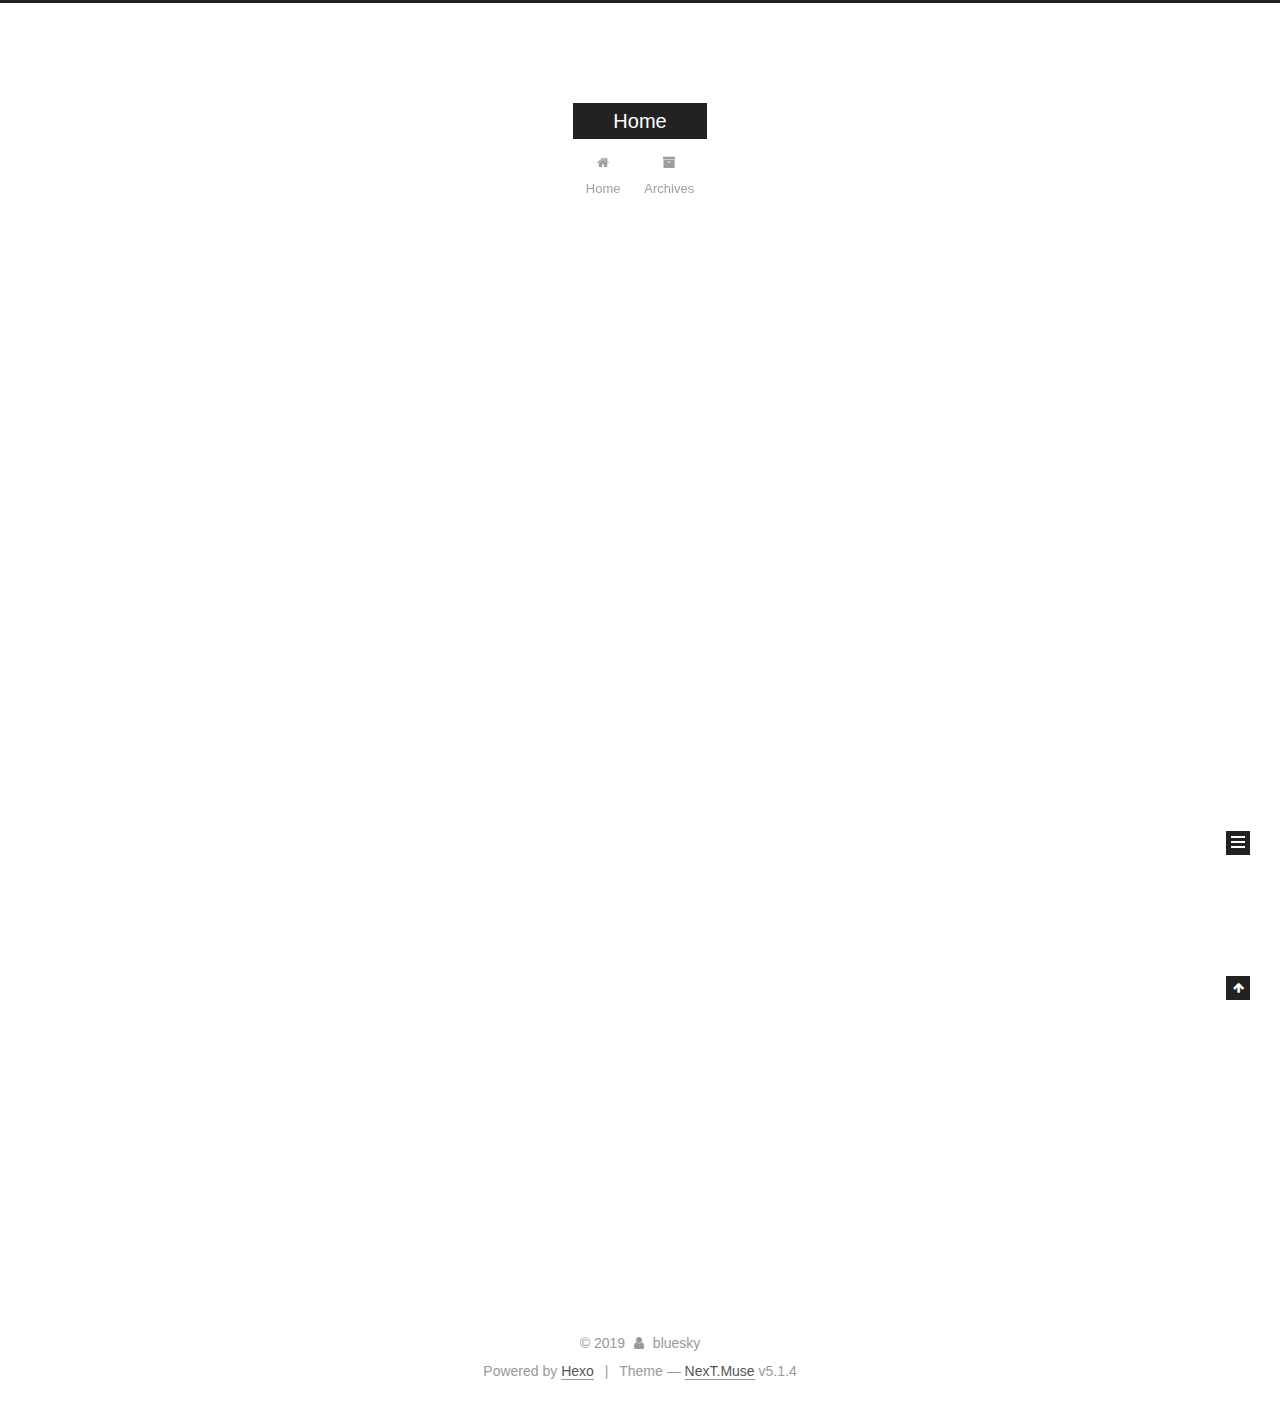
==== commit 5d544b94: "Site updated: 2019-03-09 14:41:09" ====
--- a/index.html
+++ b/index.html
@@ -1,178 +1,309 @@
 <!DOCTYPE html>
-<html>
+
+
+
+  
+
+
+<html class="theme-next muse use-motion" lang>
 <head><meta name="generator" content="Hexo 3.8.0">
-  <meta charset="utf-8">
-  
-  <meta name="renderer" content="webkit">
-  <meta http-equiv="X-UA-Compatible" content="IE=edge">
-  <link rel="dns-prefetch" href="http://yoursite.com">
-  <title>Hexo</title>
-  <meta name="viewport" content="width=device-width, initial-scale=1, maximum-scale=1">
-  <meta property="og:type" content="website">
-<meta property="og:title" content="Hexo">
+  <meta charset="UTF-8">
+<meta http-equiv="X-UA-Compatible" content="IE=edge">
+<meta name="viewport" content="width=device-width, initial-scale=1, maximum-scale=1">
+<meta name="theme-color" content="#222">
+
+
+
+
+
+
+
+
+
+<meta http-equiv="Cache-Control" content="no-transform">
+<meta http-equiv="Cache-Control" content="no-siteapp">
+
+
+
+
+
+
+
+
+
+
+
+
+
+
+
+
+  
+  
+  <link href="/lib/fancybox/source/jquery.fancybox.css?v=2.1.5" rel="stylesheet" type="text/css">
+
+
+
+
+
+
+
+<link href="/lib/font-awesome/css/font-awesome.min.css?v=4.6.2" rel="stylesheet" type="text/css">
+
+<link href="/css/main.css?v=5.1.4" rel="stylesheet" type="text/css">
+
+
+  <link rel="apple-touch-icon" sizes="180x180" href="/images/apple-touch-icon-next.png?v=5.1.4">
+
+
+  <link rel="icon" type="image/png" sizes="32x32" href="/images/favicon-32x32-next.png?v=5.1.4">
+
+
+  <link rel="icon" type="image/png" sizes="16x16" href="/images/favicon-16x16-next.png?v=5.1.4">
+
+
+  <link rel="mask-icon" href="/images/logo.svg?v=5.1.4" color="#222">
+
+
+
+
+
+  <meta name="keywords" content="Hexo, NexT">
+
+
+
+
+
+
+
+
+
+
+<meta name="description" content="阴霾天空，隐约雷鸣。">
+<meta property="og:type" content="website">
+<meta property="og:title" content="Home">
 <meta property="og:url" content="http://yoursite.com/index.html">
-<meta property="og:site_name" content="Hexo">
+<meta property="og:site_name" content="Home">
+<meta property="og:description" content="阴霾天空，隐约雷鸣。">
 <meta property="og:locale" content="default">
 <meta name="twitter:card" content="summary">
-<meta name="twitter:title" content="Hexo">
-  
-    <link rel="alternative" href="/atom.xml" title="Hexo" type="application/atom+xml">
-  
-  
-    <link rel="icon" href="/favicon.png">
-  
-  <link rel="stylesheet" type="text/css" href="/./main.0cf68a.css">
-  <style type="text/css">
-  
-    #container.show {
-      background: linear-gradient(200deg,#a0cfe4,#e8c37e);
+<meta name="twitter:title" content="Home">
+<meta name="twitter:description" content="阴霾天空，隐约雷鸣。">
+
+
+
+<script type="text/javascript" id="hexo.configurations">
+  var NexT = window.NexT || {};
+  var CONFIG = {
+    root: '/',
+    scheme: 'Muse',
+    version: '5.1.4',
+    sidebar: {"position":"left","display":"post","offset":12,"b2t":false,"scrollpercent":false,"onmobile":false},
+    fancybox: true,
+    tabs: true,
+    motion: {"enable":true,"async":false,"transition":{"post_block":"fadeIn","post_header":"slideDownIn","post_body":"slideDownIn","coll_header":"slideLeftIn","sidebar":"slideUpIn"}},
+    duoshuo: {
+      userId: '0',
+      author: 'Author'
+    },
+    algolia: {
+      applicationID: '',
+      apiKey: '',
+      indexName: '',
+      hits: {"per_page":10},
+      labels: {"input_placeholder":"Search for Posts","hits_empty":"We didn't find any results for the search: ${query}","hits_stats":"${hits} results found in ${time} ms"}
     }
-  </style>
-  
-
-  
+  };
+</script>
+
+
+
+  <link rel="canonical" href="http://yoursite.com/">
+
+
+
+
+
+  <title>Home</title>
+  
+
+
+
+
+
+
+
 
 </head>
-</html>
-<body>
-  <div id="container" q-class="show:isCtnShow">
-    <canvas id="anm-canvas" class="anm-canvas"></canvas>
-    <div class="left-col" q-class="show:isShow">
-      
-<div class="overlay" style="background: #4d4d4d"></div>
-<div class="intrude-less">
-	<header id="header" class="inner">
-		<a href="/" class="profilepic">
-			<img src class="js-avatar">
-		</a>
-		<hgroup>
-		  <h1 class="header-author"><a href="/">John Doe</a></h1>
-		</hgroup>
-		
-
-		<nav class="header-menu">
-			<ul>
-			
-				<li><a href="/">主页</a></li>
-	        
-				<li><a href="/tags/随笔/">随笔</a></li>
-	        
-			</ul>
-		</nav>
-		<nav class="header-smart-menu">
-    		
-    			
-    			<a q-on="click: openSlider(e, 'innerArchive')" href="javascript:void(0)">所有文章</a>
-    			
-            
-    			
-    			<a q-on="click: openSlider(e, 'friends')" href="javascript:void(0)">友链</a>
-    			
-            
-    			
-    			<a q-on="click: openSlider(e, 'aboutme')" href="javascript:void(0)">关于我</a>
-    			
-            
-		</nav>
-		<nav class="header-nav">
-			<div class="social">
-				
-					<a class="github" target="_blank" href="#" title="github"><i class="icon-github"></i></a>
-		        
-					<a class="weibo" target="_blank" href="#" title="weibo"><i class="icon-weibo"></i></a>
-		        
-					<a class="rss" target="_blank" href="#" title="rss"><i class="icon-rss"></i></a>
-		        
-					<a class="zhihu" target="_blank" href="#" title="zhihu"><i class="icon-zhihu"></i></a>
-		        
-			</div>
-		</nav>
-	</header>		
+
+<body itemscope itemtype="http://schema.org/WebPage" lang="default">
+
+  
+  
+    
+  
+
+  <div class="container sidebar-position-left 
+  page-home">
+    <div class="headband"></div>
+
+    <header id="header" class="header" itemscope itemtype="http://schema.org/WPHeader">
+      <div class="header-inner"><div class="site-brand-wrapper">
+  <div class="site-meta ">
+    
+
+    <div class="custom-logo-site-title">
+      <a href="/" class="brand" rel="start">
+        <span class="logo-line-before"><i></i></span>
+        <span class="site-title">Home</span>
+        <span class="logo-line-after"><i></i></span>
+      </a>
+    </div>
+      
+        <p class="site-subtitle"></p>
+      
+  </div>
+
+  <div class="site-nav-toggle">
+    <button>
+      <span class="btn-bar"></span>
+      <span class="btn-bar"></span>
+      <span class="btn-bar"></span>
+    </button>
+  </div>
 </div>
 
-    </div>
-    <div class="mid-col" q-class="show:isShow,hide:isShow|isFalse">
-      
-<nav id="mobile-nav">
-  	<div class="overlay js-overlay" style="background: #4d4d4d"></div>
-	<div class="btnctn js-mobile-btnctn">
-  		<div class="slider-trigger list" q-on="click: openSlider(e)"><i class="icon icon-sort"></i></div>
-	</div>
-	<div class="intrude-less">
-		<header id="header" class="inner">
-			<div class="profilepic">
-				<img src class="js-avatar">
-			</div>
-			<hgroup>
-			  <h1 class="header-author js-header-author">John Doe</h1>
-			</hgroup>
-			
-			
-			
-				
-			
-				
-			
-			
-			
-			<nav class="header-nav">
-				<div class="social">
-					
-						<a class="github" target="_blank" href="#" title="github"><i class="icon-github"></i></a>
-			        
-						<a class="weibo" target="_blank" href="#" title="weibo"><i class="icon-weibo"></i></a>
-			        
-						<a class="rss" target="_blank" href="#" title="rss"><i class="icon-rss"></i></a>
-			        
-						<a class="zhihu" target="_blank" href="#" title="zhihu"><i class="icon-zhihu"></i></a>
-			        
-				</div>
-			</nav>
-
-			<nav class="header-menu js-header-menu">
-				<ul style="width: 50%">
-				
-				
-					<li style="width: 50%"><a href="/">主页</a></li>
-		        
-					<li style="width: 50%"><a href="/tags/随笔/">随笔</a></li>
-		        
-				</ul>
-			</nav>
-		</header>				
-	</div>
-	<div class="mobile-mask" style="display:none" q-show="isShow"></div>
+<nav class="site-nav">
+  
+
+  
+    <ul id="menu" class="menu">
+      
+        
+        <li class="menu-item menu-item-home">
+          <a href="/" rel="section">
+            
+              <i class="menu-item-icon fa fa-fw fa-home"></i> <br>
+            
+            Home
+          </a>
+        </li>
+      
+        
+        <li class="menu-item menu-item-archives">
+          <a href="/archives/" rel="section">
+            
+              <i class="menu-item-icon fa fa-fw fa-archive"></i> <br>
+            
+            Archives
+          </a>
+        </li>
+      
+
+      
+    </ul>
+  
+
+  
 </nav>
 
-      <div id="wrapper" class="body-wrap">
-        <div class="menu-l">
-          <div class="canvas-wrap">
-            <canvas data-colors="#eaeaea" data-sectionHeight="100" data-contentId="js-content" id="myCanvas1" class="anm-canvas"></canvas>
-          </div>
-          <div id="js-content" class="content-ll">
-            
-  
-    <article id="post-hello-world" class="article article-type-post  article-index" itemscope itemprop="blogPost">
-  <div class="article-inner">
-    
-      <header class="article-header">
-        
-  
-    <h1 itemprop="name">
-      <a class="article-title" href="/2019/03/08/hello-world/">Hello World</a>
-    </h1>
-  
-
-        
-        <a href="/2019/03/08/hello-world/" class="archive-article-date">
-  	<time datetime="2019-03-08T11:59:06.524Z" itemprop="datePublished"><i class="icon-calendar icon"></i>2019-03-08</time>
-</a>
-        
+
+
+ </div>
+    </header>
+
+    <main id="main" class="main">
+      <div class="main-inner">
+        <div class="content-wrap">
+          <div id="content" class="content">
+            
+  <section id="posts" class="posts-expand">
+    
+      
+
+  
+
+  
+  
+  
+
+  <article class="post post-type-normal" itemscope itemtype="http://schema.org/Article">
+  
+  
+  
+  <div class="post-block">
+    <link itemprop="mainEntityOfPage" href="http://yoursite.com/2019/03/08/hello-world/">
+
+    <span hidden itemprop="author" itemscope itemtype="http://schema.org/Person">
+      <meta itemprop="name" content="bluesky">
+      <meta itemprop="description" content>
+      <meta itemprop="image" content="/images/avatar.gif">
+    </span>
+
+    <span hidden itemprop="publisher" itemscope itemtype="http://schema.org/Organization">
+      <meta itemprop="name" content="Home">
+    </span>
+
+    
+      <header class="post-header">
+
+        
+        
+          <h1 class="post-title" itemprop="name headline">
+                
+                <a class="post-title-link" href="/2019/03/08/hello-world/" itemprop="url">Hello Home!</a></h1>
+        
+
+        <div class="post-meta">
+          <span class="post-time">
+            
+              <span class="post-meta-item-icon">
+                <i class="fa fa-calendar-o"></i>
+              </span>
+              
+                <span class="post-meta-item-text">Posted on</span>
+              
+              <time title="Post created" itemprop="dateCreated datePublished" datetime="2019-03-08T19:59:06+08:00">
+                2019-03-08
+              </time>
+            
+
+            
+
+            
+          </span>
+
+          
+
+          
+            
+          
+
+          
+          
+
+          
+
+          
+
+          
+
+        </div>
       </header>
     
-    <div class="article-entry" itemprop="articleBody">
-      
-        <p>Welcome to <a href="https://hexo.io/" target="_blank" rel="noopener">Hexo</a>! This is your very first post. Check <a href="https://hexo.io/docs/" target="_blank" rel="noopener">documentation</a> for more info. If you get any problems when using Hexo, you can find the answer in <a href="https://hexo.io/docs/troubleshooting.html" target="_blank" rel="noopener">troubleshooting</a> or you can ask me on <a href="https://github.com/hexojs/hexo/issues" target="_blank" rel="noopener">GitHub</a>.</p>
+
+    
+    
+    
+    <div class="post-body" itemprop="articleBody">
+
+      
+      
+
+      
+        
+          
+            <p>Welcome to <a href="https://hexo.io/" target="_blank" rel="noopener">Hexo</a>! This is your very first post. Check <a href="https://hexo.io/docs/" target="_blank" rel="noopener">documentation</a> for more info. If you get any problems when using Hexo, you can find the answer in <a href="https://hexo.io/docs/troubleshooting.html" target="_blank" rel="noopener">troubleshooting</a> or you can ask me on <a href="https://github.com/hexojs/hexo/issues" target="_blank" rel="noopener">GitHub</a>.</p>
 <h2 id="Quick-Start"><a href="#Quick-Start" class="headerlink" title="Quick Start"></a>Quick Start</h2><h3 id="Create-a-new-post"><a href="#Create-a-new-post" class="headerlink" title="Create a new post"></a>Create a new post</h3><figure class="highlight bash"><table><tr><td class="gutter"><pre><span class="line">1</span><br></pre></td><td class="code"><pre><span class="line">$ hexo new <span class="string">"My New Post"</span></span><br></pre></td></tr></table></figure>
 <p>More info: <a href="https://hexo.io/docs/writing.html" target="_blank" rel="noopener">Writing</a></p>
 <h3 id="Run-server"><a href="#Run-server" class="headerlink" title="Run server"></a>Run server</h3><figure class="highlight bash"><table><tr><td class="gutter"><pre><span class="line">1</span><br></pre></td><td class="code"><pre><span class="line">$ hexo server</span><br></pre></td></tr></table></figure>
@@ -182,293 +313,307 @@
 <h3 id="Deploy-to-remote-sites"><a href="#Deploy-to-remote-sites" class="headerlink" title="Deploy to remote sites"></a>Deploy to remote sites</h3><figure class="highlight bash"><table><tr><td class="gutter"><pre><span class="line">1</span><br></pre></td><td class="code"><pre><span class="line">$ hexo deploy</span><br></pre></td></tr></table></figure>
 <p>More info: <a href="https://hexo.io/docs/deployment.html" target="_blank" rel="noopener">Deployment</a></p>
 
-      
-
+          
+        
       
     </div>
-    <div class="article-info article-info-index">
-      
-      
-      
-
-      
-        <p class="article-more-link">
-          <a class="article-more-a" href="/2019/03/08/hello-world/">展开全文 >></a>
-        </p>
-      
-
-      
-      <div class="clearfix"></div>
+    
+    
+    
+
+    
+
+    
+
+    
+
+    <footer class="post-footer">
+      
+
+      
+
+      
+
+      
+      
+        <div class="post-eof"></div>
+      
+    </footer>
+  </div>
+  
+  
+  
+  </article>
+
+
+    
+  </section>
+
+  
+
+
+          </div>
+          
+
+
+          
+
+        </div>
+        
+          
+  
+  <div class="sidebar-toggle">
+    <div class="sidebar-toggle-line-wrap">
+      <span class="sidebar-toggle-line sidebar-toggle-line-first"></span>
+      <span class="sidebar-toggle-line sidebar-toggle-line-middle"></span>
+      <span class="sidebar-toggle-line sidebar-toggle-line-last"></span>
     </div>
   </div>
-</article>
-
-<aside class="wrap-side-operation">
-    <div class="mod-side-operation">
-        
-        <div class="jump-container" id="js-jump-container" style="display:none;">
-            <a href="javascript:void(0)" class="mod-side-operation__jump-to-top">
-                <i class="icon-font icon-back"></i>
-            </a>
-            <div id="js-jump-plan-container" class="jump-plan-container" style="top: -11px;">
-                <i class="icon-font icon-plane jump-plane"></i>
-            </div>
+
+  <aside id="sidebar" class="sidebar">
+    
+    <div class="sidebar-inner">
+
+      
+
+      
+
+      <section class="site-overview-wrap sidebar-panel sidebar-panel-active">
+        <div class="site-overview">
+          <div class="site-author motion-element" itemprop="author" itemscope itemtype="http://schema.org/Person">
+            
+              <p class="site-author-name" itemprop="name">bluesky</p>
+              <p class="site-description motion-element" itemprop="description">阴霾天空，隐约雷鸣。</p>
+          </div>
+
+          <nav class="site-state motion-element">
+
+            
+              <div class="site-state-item site-state-posts">
+              
+                <a href="/archives/">
+              
+                  <span class="site-state-item-count">1</span>
+                  <span class="site-state-item-name">posts</span>
+                </a>
+              </div>
+            
+
+            
+
+            
+
+          </nav>
+
+          
+
+          
+
+          
+          
+
+          
+          
+
+          
+
         </div>
-        
-        
+      </section>
+
+      
+
+      
+
     </div>
-</aside>
-
-
-
-
-  
-  
-
-
-          </div>
-        </div>
+  </aside>
+
+
+        
       </div>
-      <footer id="footer">
-  <div class="outer">
-    <div id="footer-info">
-    	<div class="footer-left">
-    		&copy; 2019 John Doe
-    	</div>
-      	<div class="footer-right">
-      		<a href="http://hexo.io/" target="_blank">Hexo</a>  Theme <a href="https://github.com/litten/hexo-theme-yilia" target="_blank">Yilia</a> by Litten
-      	</div>
-    </div>
+    </main>
+
+    <footer id="footer" class="footer">
+      <div class="footer-inner">
+        <div class="copyright">&copy; <span itemprop="copyrightYear">2019</span>
+  <span class="with-love">
+    <i class="fa fa-user"></i>
+  </span>
+  <span class="author" itemprop="copyrightHolder">bluesky</span>
+
+  
+</div>
+
+
+  <div class="powered-by">Powered by <a class="theme-link" target="_blank" href="https://hexo.io">Hexo</a></div>
+
+
+
+  <span class="post-meta-divider">|</span>
+
+
+
+  <div class="theme-info">Theme &mdash; <a class="theme-link" target="_blank" href="https://github.com/iissnan/hexo-theme-next">NexT.Muse</a> v5.1.4</div>
+
+
+
+
+        
+
+
+
+
+
+
+
+        
+      </div>
+    </footer>
+
+    
+      <div class="back-to-top">
+        <i class="fa fa-arrow-up"></i>
+        
+      </div>
+    
+
+    
+
   </div>
-</footer>
-    </div>
-    <script>
-	var yiliaConfig = {
-		mathjax: false,
-		isHome: true,
-		isPost: false,
-		isArchive: false,
-		isTag: false,
-		isCategory: false,
-		open_in_new: false,
-		toc_hide_index: true,
-		root: "/",
-		innerArchive: true,
-		showTags: false
-	}
+
+  
+
+<script type="text/javascript">
+  if (Object.prototype.toString.call(window.Promise) !== '[object Function]') {
+    window.Promise = null;
+  }
 </script>
 
-<script>!function(t){function n(e){if(r[e])return r[e].exports;var i=r[e]={exports:{},id:e,loaded:!1};return t[e].call(i.exports,i,i.exports,n),i.loaded=!0,i.exports}var r={};n.m=t,n.c=r,n.p="./",n(0)}([function(t,n,r){r(195),t.exports=r(191)},function(t,n,r){var e=r(3),i=r(52),o=r(27),u=r(28),c=r(53),f="prototype",a=function(t,n,r){var s,l,h,v,p=t&a.F,d=t&a.G,y=t&a.S,g=t&a.P,b=t&a.B,m=d?e:y?e[n]||(e[n]={}):(e[n]||{})[f],x=d?i:i[n]||(i[n]={}),w=x[f]||(x[f]={});d&&(r=n);for(s in r)l=!p&&m&&void 0!==m[s],h=(l?m:r)[s],v=b&&l?c(h,e):g&&"function"==typeof h?c(Function.call,h):h,m&&u(m,s,h,t&a.U),x[s]!=h&&o(x,s,v),g&&w[s]!=h&&(w[s]=h)};e.core=i,a.F=1,a.G=2,a.S=4,a.P=8,a.B=16,a.W=32,a.U=64,a.R=128,t.exports=a},function(t,n,r){var e=r(6);t.exports=function(t){if(!e(t))throw TypeError(t+" is not an object!");return t}},function(t,n){var r=t.exports="undefined"!=typeof window&&window.Math==Math?window:"undefined"!=typeof self&&self.Math==Math?self:Function("return this")();"number"==typeof __g&&(__g=r)},function(t,n){t.exports=function(t){try{return!!t()}catch(t){return!0}}},function(t,n){var r=t.exports="undefined"!=typeof window&&window.Math==Math?window:"undefined"!=typeof self&&self.Math==Math?self:Function("return this")();"number"==typeof __g&&(__g=r)},function(t,n){t.exports=function(t){return"object"==typeof t?null!==t:"function"==typeof t}},function(t,n,r){var e=r(126)("wks"),i=r(76),o=r(3).Symbol,u="function"==typeof o;(t.exports=function(t){return e[t]||(e[t]=u&&o[t]||(u?o:i)("Symbol."+t))}).store=e},function(t,n){var r={}.hasOwnProperty;t.exports=function(t,n){return r.call(t,n)}},function(t,n,r){var e=r(94),i=r(33);t.exports=function(t){return e(i(t))}},function(t,n,r){t.exports=!r(4)(function(){return 7!=Object.defineProperty({},"a",{get:function(){return 7}}).a})},function(t,n,r){var e=r(2),i=r(167),o=r(50),u=Object.defineProperty;n.f=r(10)?Object.defineProperty:function(t,n,r){if(e(t),n=o(n,!0),e(r),i)try{return u(t,n,r)}catch(t){}if("get"in r||"set"in r)throw TypeError("Accessors not supported!");return"value"in r&&(t[n]=r.value),t}},function(t,n,r){t.exports=!r(18)(function(){return 7!=Object.defineProperty({},"a",{get:function(){return 7}}).a})},function(t,n,r){var e=r(14),i=r(22);t.exports=r(12)?function(t,n,r){return e.f(t,n,i(1,r))}:function(t,n,r){return t[n]=r,t}},function(t,n,r){var e=r(20),i=r(58),o=r(42),u=Object.defineProperty;n.f=r(12)?Object.defineProperty:function(t,n,r){if(e(t),n=o(n,!0),e(r),i)try{return u(t,n,r)}catch(t){}if("get"in r||"set"in r)throw TypeError("Accessors not supported!");return"value"in r&&(t[n]=r.value),t}},function(t,n,r){var e=r(40)("wks"),i=r(23),o=r(5).Symbol,u="function"==typeof o;(t.exports=function(t){return e[t]||(e[t]=u&&o[t]||(u?o:i)("Symbol."+t))}).store=e},function(t,n,r){var e=r(67),i=Math.min;t.exports=function(t){return t>0?i(e(t),9007199254740991):0}},function(t,n,r){var e=r(46);t.exports=function(t){return Object(e(t))}},function(t,n){t.exports=function(t){try{return!!t()}catch(t){return!0}}},function(t,n,r){var e=r(63),i=r(34);t.exports=Object.keys||function(t){return e(t,i)}},function(t,n,r){var e=r(21);t.exports=function(t){if(!e(t))throw TypeError(t+" is not an object!");return t}},function(t,n){t.exports=function(t){return"object"==typeof t?null!==t:"function"==typeof t}},function(t,n){t.exports=function(t,n){return{enumerable:!(1&t),configurable:!(2&t),writable:!(4&t),value:n}}},function(t,n){var r=0,e=Math.random();t.exports=function(t){return"Symbol(".concat(void 0===t?"":t,")_",(++r+e).toString(36))}},function(t,n){var r={}.hasOwnProperty;t.exports=function(t,n){return r.call(t,n)}},function(t,n){var r=t.exports={version:"2.4.0"};"number"==typeof __e&&(__e=r)},function(t,n){t.exports=function(t){if("function"!=typeof t)throw TypeError(t+" is not a function!");return t}},function(t,n,r){var e=r(11),i=r(66);t.exports=r(10)?function(t,n,r){return e.f(t,n,i(1,r))}:function(t,n,r){return t[n]=r,t}},function(t,n,r){var e=r(3),i=r(27),o=r(24),u=r(76)("src"),c="toString",f=Function[c],a=(""+f).split(c);r(52).inspectSource=function(t){return f.call(t)},(t.exports=function(t,n,r,c){var f="function"==typeof r;f&&(o(r,"name")||i(r,"name",n)),t[n]!==r&&(f&&(o(r,u)||i(r,u,t[n]?""+t[n]:a.join(String(n)))),t===e?t[n]=r:c?t[n]?t[n]=r:i(t,n,r):(delete t[n],i(t,n,r)))})(Function.prototype,c,function(){return"function"==typeof this&&this[u]||f.call(this)})},function(t,n,r){var e=r(1),i=r(4),o=r(46),u=function(t,n,r,e){var i=String(o(t)),u="<"+n;return""!==r&&(u+=" "+r+'="'+String(e).replace(/"/g,"&quot;")+'"'),u+">"+i+"</"+n+">"};t.exports=function(t,n){var r={};r[t]=n(u),e(e.P+e.F*i(function(){var n=""[t]('"');return n!==n.toLowerCase()||n.split('"').length>3}),"String",r)}},function(t,n,r){var e=r(115),i=r(46);t.exports=function(t){return e(i(t))}},function(t,n,r){var e=r(116),i=r(66),o=r(30),u=r(50),c=r(24),f=r(167),a=Object.getOwnPropertyDescriptor;n.f=r(10)?a:function(t,n){if(t=o(t),n=u(n,!0),f)try{return a(t,n)}catch(t){}if(c(t,n))return i(!e.f.call(t,n),t[n])}},function(t,n,r){var e=r(24),i=r(17),o=r(145)("IE_PROTO"),u=Object.prototype;t.exports=Object.getPrototypeOf||function(t){return t=i(t),e(t,o)?t[o]:"function"==typeof t.constructor&&t instanceof t.constructor?t.constructor.prototype:t instanceof Object?u:null}},function(t,n){t.exports=function(t){if(void 0==t)throw TypeError("Can't call method on  "+t);return t}},function(t,n){t.exports="constructor,hasOwnProperty,isPrototypeOf,propertyIsEnumerable,toLocaleString,toString,valueOf".split(",")},function(t,n){t.exports={}},function(t,n){t.exports=!0},function(t,n){n.f={}.propertyIsEnumerable},function(t,n,r){var e=r(14).f,i=r(8),o=r(15)("toStringTag");t.exports=function(t,n,r){t&&!i(t=r?t:t.prototype,o)&&e(t,o,{configurable:!0,value:n})}},function(t,n,r){var e=r(40)("keys"),i=r(23);t.exports=function(t){return e[t]||(e[t]=i(t))}},function(t,n,r){var e=r(5),i="__core-js_shared__",o=e[i]||(e[i]={});t.exports=function(t){return o[t]||(o[t]={})}},function(t,n){var r=Math.ceil,e=Math.floor;t.exports=function(t){return isNaN(t=+t)?0:(t>0?e:r)(t)}},function(t,n,r){var e=r(21);t.exports=function(t,n){if(!e(t))return t;var r,i;if(n&&"function"==typeof(r=t.toString)&&!e(i=r.call(t)))return i;if("function"==typeof(r=t.valueOf)&&!e(i=r.call(t)))return i;if(!n&&"function"==typeof(r=t.toString)&&!e(i=r.call(t)))return i;throw TypeError("Can't convert object to primitive value")}},function(t,n,r){var e=r(5),i=r(25),o=r(36),u=r(44),c=r(14).f;t.exports=function(t){var n=i.Symbol||(i.Symbol=o?{}:e.Symbol||{});"_"==t.charAt(0)||t in n||c(n,t,{value:u.f(t)})}},function(t,n,r){n.f=r(15)},function(t,n){var r={}.toString;t.exports=function(t){return r.call(t).slice(8,-1)}},function(t,n){t.exports=function(t){if(void 0==t)throw TypeError("Can't call method on  "+t);return t}},function(t,n,r){var e=r(4);t.exports=function(t,n){return!!t&&e(function(){n?t.call(null,function(){},1):t.call(null)})}},function(t,n,r){var e=r(53),i=r(115),o=r(17),u=r(16),c=r(203);t.exports=function(t,n){var r=1==t,f=2==t,a=3==t,s=4==t,l=6==t,h=5==t||l,v=n||c;return function(n,c,p){for(var d,y,g=o(n),b=i(g),m=e(c,p,3),x=u(b.length),w=0,S=r?v(n,x):f?v(n,0):void 0;x>w;w++)if((h||w in b)&&(d=b[w],y=m(d,w,g),t))if(r)S[w]=y;else if(y)switch(t){case 3:return!0;case 5:return d;case 6:return w;case 2:S.push(d)}else if(s)return!1;return l?-1:a||s?s:S}}},function(t,n,r){var e=r(1),i=r(52),o=r(4);t.exports=function(t,n){var r=(i.Object||{})[t]||Object[t],u={};u[t]=n(r),e(e.S+e.F*o(function(){r(1)}),"Object",u)}},function(t,n,r){var e=r(6);t.exports=function(t,n){if(!e(t))return t;var r,i;if(n&&"function"==typeof(r=t.toString)&&!e(i=r.call(t)))return i;if("function"==typeof(r=t.valueOf)&&!e(i=r.call(t)))return i;if(!n&&"function"==typeof(r=t.toString)&&!e(i=r.call(t)))return i;throw TypeError("Can't convert object to primitive value")}},function(t,n,r){var e=r(5),i=r(25),o=r(91),u=r(13),c="prototype",f=function(t,n,r){var a,s,l,h=t&f.F,v=t&f.G,p=t&f.S,d=t&f.P,y=t&f.B,g=t&f.W,b=v?i:i[n]||(i[n]={}),m=b[c],x=v?e:p?e[n]:(e[n]||{})[c];v&&(r=n);for(a in r)(s=!h&&x&&void 0!==x[a])&&a in b||(l=s?x[a]:r[a],b[a]=v&&"function"!=typeof x[a]?r[a]:y&&s?o(l,e):g&&x[a]==l?function(t){var n=function(n,r,e){if(this instanceof t){switch(arguments.length){case 0:return new t;case 1:return new t(n);case 2:return new t(n,r)}return new t(n,r,e)}return t.apply(this,arguments)};return n[c]=t[c],n}(l):d&&"function"==typeof l?o(Function.call,l):l,d&&((b.virtual||(b.virtual={}))[a]=l,t&f.R&&m&&!m[a]&&u(m,a,l)))};f.F=1,f.G=2,f.S=4,f.P=8,f.B=16,f.W=32,f.U=64,f.R=128,t.exports=f},function(t,n){var r=t.exports={version:"2.4.0"};"number"==typeof __e&&(__e=r)},function(t,n,r){var e=r(26);t.exports=function(t,n,r){if(e(t),void 0===n)return t;switch(r){case 1:return function(r){return t.call(n,r)};case 2:return function(r,e){return t.call(n,r,e)};case 3:return function(r,e,i){return t.call(n,r,e,i)}}return function(){return t.apply(n,arguments)}}},function(t,n,r){var e=r(183),i=r(1),o=r(126)("metadata"),u=o.store||(o.store=new(r(186))),c=function(t,n,r){var i=u.get(t);if(!i){if(!r)return;u.set(t,i=new e)}var o=i.get(n);if(!o){if(!r)return;i.set(n,o=new e)}return o},f=function(t,n,r){var e=c(n,r,!1);return void 0!==e&&e.has(t)},a=function(t,n,r){var e=c(n,r,!1);return void 0===e?void 0:e.get(t)},s=function(t,n,r,e){c(r,e,!0).set(t,n)},l=function(t,n){var r=c(t,n,!1),e=[];return r&&r.forEach(function(t,n){e.push(n)}),e},h=function(t){return void 0===t||"symbol"==typeof t?t:String(t)},v=function(t){i(i.S,"Reflect",t)};t.exports={store:u,map:c,has:f,get:a,set:s,keys:l,key:h,exp:v}},function(t,n,r){"use strict";if(r(10)){var e=r(69),i=r(3),o=r(4),u=r(1),c=r(127),f=r(152),a=r(53),s=r(68),l=r(66),h=r(27),v=r(73),p=r(67),d=r(16),y=r(75),g=r(50),b=r(24),m=r(180),x=r(114),w=r(6),S=r(17),_=r(137),O=r(70),E=r(32),P=r(71).f,j=r(154),F=r(76),M=r(7),A=r(48),N=r(117),T=r(146),I=r(155),k=r(80),L=r(123),R=r(74),C=r(130),D=r(160),U=r(11),W=r(31),G=U.f,B=W.f,V=i.RangeError,z=i.TypeError,q=i.Uint8Array,K="ArrayBuffer",J="Shared"+K,Y="BYTES_PER_ELEMENT",H="prototype",$=Array[H],X=f.ArrayBuffer,Q=f.DataView,Z=A(0),tt=A(2),nt=A(3),rt=A(4),et=A(5),it=A(6),ot=N(!0),ut=N(!1),ct=I.values,ft=I.keys,at=I.entries,st=$.lastIndexOf,lt=$.reduce,ht=$.reduceRight,vt=$.join,pt=$.sort,dt=$.slice,yt=$.toString,gt=$.toLocaleString,bt=M("iterator"),mt=M("toStringTag"),xt=F("typed_constructor"),wt=F("def_constructor"),St=c.CONSTR,_t=c.TYPED,Ot=c.VIEW,Et="Wrong length!",Pt=A(1,function(t,n){return Tt(T(t,t[wt]),n)}),jt=o(function(){return 1===new q(new Uint16Array([1]).buffer)[0]}),Ft=!!q&&!!q[H].set&&o(function(){new q(1).set({})}),Mt=function(t,n){if(void 0===t)throw z(Et);var r=+t,e=d(t);if(n&&!m(r,e))throw V(Et);return e},At=function(t,n){var r=p(t);if(r<0||r%n)throw V("Wrong offset!");return r},Nt=function(t){if(w(t)&&_t in t)return t;throw z(t+" is not a typed array!")},Tt=function(t,n){if(!(w(t)&&xt in t))throw z("It is not a typed array constructor!");return new t(n)},It=function(t,n){return kt(T(t,t[wt]),n)},kt=function(t,n){for(var r=0,e=n.length,i=Tt(t,e);e>r;)i[r]=n[r++];return i},Lt=function(t,n,r){G(t,n,{get:function(){return this._d[r]}})},Rt=function(t){var n,r,e,i,o,u,c=S(t),f=arguments.length,s=f>1?arguments[1]:void 0,l=void 0!==s,h=j(c);if(void 0!=h&&!_(h)){for(u=h.call(c),e=[],n=0;!(o=u.next()).done;n++)e.push(o.value);c=e}for(l&&f>2&&(s=a(s,arguments[2],2)),n=0,r=d(c.length),i=Tt(this,r);r>n;n++)i[n]=l?s(c[n],n):c[n];return i},Ct=function(){for(var t=0,n=arguments.length,r=Tt(this,n);n>t;)r[t]=arguments[t++];return r},Dt=!!q&&o(function(){gt.call(new q(1))}),Ut=function(){return gt.apply(Dt?dt.call(Nt(this)):Nt(this),arguments)},Wt={copyWithin:function(t,n){return D.call(Nt(this),t,n,arguments.length>2?arguments[2]:void 0)},every:function(t){return rt(Nt(this),t,arguments.length>1?arguments[1]:void 0)},fill:function(t){return C.apply(Nt(this),arguments)},filter:function(t){return It(this,tt(Nt(this),t,arguments.length>1?arguments[1]:void 0))},find:function(t){return et(Nt(this),t,arguments.length>1?arguments[1]:void 0)},findIndex:function(t){return it(Nt(this),t,arguments.length>1?arguments[1]:void 0)},forEach:function(t){Z(Nt(this),t,arguments.length>1?arguments[1]:void 0)},indexOf:function(t){return ut(Nt(this),t,arguments.length>1?arguments[1]:void 0)},includes:function(t){return ot(Nt(this),t,arguments.length>1?arguments[1]:void 0)},join:function(t){return vt.apply(Nt(this),arguments)},lastIndexOf:function(t){return st.apply(Nt(this),arguments)},map:function(t){return Pt(Nt(this),t,arguments.length>1?arguments[1]:void 0)},reduce:function(t){return lt.apply(Nt(this),arguments)},reduceRight:function(t){return ht.apply(Nt(this),arguments)},reverse:function(){for(var t,n=this,r=Nt(n).length,e=Math.floor(r/2),i=0;i<e;)t=n[i],n[i++]=n[--r],n[r]=t;return n},some:function(t){return nt(Nt(this),t,arguments.length>1?arguments[1]:void 0)},sort:function(t){return pt.call(Nt(this),t)},subarray:function(t,n){var r=Nt(this),e=r.length,i=y(t,e);return new(T(r,r[wt]))(r.buffer,r.byteOffset+i*r.BYTES_PER_ELEMENT,d((void 0===n?e:y(n,e))-i))}},Gt=function(t,n){return It(this,dt.call(Nt(this),t,n))},Bt=function(t){Nt(this);var n=At(arguments[1],1),r=this.length,e=S(t),i=d(e.length),o=0;if(i+n>r)throw V(Et);for(;o<i;)this[n+o]=e[o++]},Vt={entries:function(){return at.call(Nt(this))},keys:function(){return ft.call(Nt(this))},values:function(){return ct.call(Nt(this))}},zt=function(t,n){return w(t)&&t[_t]&&"symbol"!=typeof n&&n in t&&String(+n)==String(n)},qt=function(t,n){return zt(t,n=g(n,!0))?l(2,t[n]):B(t,n)},Kt=function(t,n,r){return!(zt(t,n=g(n,!0))&&w(r)&&b(r,"value"))||b(r,"get")||b(r,"set")||r.configurable||b(r,"writable")&&!r.writable||b(r,"enumerable")&&!r.enumerable?G(t,n,r):(t[n]=r.value,t)};St||(W.f=qt,U.f=Kt),u(u.S+u.F*!St,"Object",{getOwnPropertyDescriptor:qt,defineProperty:Kt}),o(function(){yt.call({})})&&(yt=gt=function(){return vt.call(this)});var Jt=v({},Wt);v(Jt,Vt),h(Jt,bt,Vt.values),v(Jt,{slice:Gt,set:Bt,constructor:function(){},toString:yt,toLocaleString:Ut}),Lt(Jt,"buffer","b"),Lt(Jt,"byteOffset","o"),Lt(Jt,"byteLength","l"),Lt(Jt,"length","e"),G(Jt,mt,{get:function(){return this[_t]}}),t.exports=function(t,n,r,f){f=!!f;var a=t+(f?"Clamped":"")+"Array",l="Uint8Array"!=a,v="get"+t,p="set"+t,y=i[a],g=y||{},b=y&&E(y),m=!y||!c.ABV,S={},_=y&&y[H],j=function(t,r){var e=t._d;return e.v[v](r*n+e.o,jt)},F=function(t,r,e){var i=t._d;f&&(e=(e=Math.round(e))<0?0:e>255?255:255&e),i.v[p](r*n+i.o,e,jt)},M=function(t,n){G(t,n,{get:function(){return j(this,n)},set:function(t){return F(this,n,t)},enumerable:!0})};m?(y=r(function(t,r,e,i){s(t,y,a,"_d");var o,u,c,f,l=0,v=0;if(w(r)){if(!(r instanceof X||(f=x(r))==K||f==J))return _t in r?kt(y,r):Rt.call(y,r);o=r,v=At(e,n);var p=r.byteLength;if(void 0===i){if(p%n)throw V(Et);if((u=p-v)<0)throw V(Et)}else if((u=d(i)*n)+v>p)throw V(Et);c=u/n}else c=Mt(r,!0),u=c*n,o=new X(u);for(h(t,"_d",{b:o,o:v,l:u,e:c,v:new Q(o)});l<c;)M(t,l++)}),_=y[H]=O(Jt),h(_,"constructor",y)):L(function(t){new y(null),new y(t)},!0)||(y=r(function(t,r,e,i){s(t,y,a);var o;return w(r)?r instanceof X||(o=x(r))==K||o==J?void 0!==i?new g(r,At(e,n),i):void 0!==e?new g(r,At(e,n)):new g(r):_t in r?kt(y,r):Rt.call(y,r):new g(Mt(r,l))}),Z(b!==Function.prototype?P(g).concat(P(b)):P(g),function(t){t in y||h(y,t,g[t])}),y[H]=_,e||(_.constructor=y));var A=_[bt],N=!!A&&("values"==A.name||void 0==A.name),T=Vt.values;h(y,xt,!0),h(_,_t,a),h(_,Ot,!0),h(_,wt,y),(f?new y(1)[mt]==a:mt in _)||G(_,mt,{get:function(){return a}}),S[a]=y,u(u.G+u.W+u.F*(y!=g),S),u(u.S,a,{BYTES_PER_ELEMENT:n,from:Rt,of:Ct}),Y in _||h(_,Y,n),u(u.P,a,Wt),R(a),u(u.P+u.F*Ft,a,{set:Bt}),u(u.P+u.F*!N,a,Vt),u(u.P+u.F*(_.toString!=yt),a,{toString:yt}),u(u.P+u.F*o(function(){new y(1).slice()}),a,{slice:Gt}),u(u.P+u.F*(o(function(){return[1,2].toLocaleString()!=new y([1,2]).toLocaleString()})||!o(function(){_.toLocaleString.call([1,2])})),a,{toLocaleString:Ut}),k[a]=N?A:T,e||N||h(_,bt,T)}}else t.exports=function(){}},function(t,n){var r={}.toString;t.exports=function(t){return r.call(t).slice(8,-1)}},function(t,n,r){var e=r(21),i=r(5).document,o=e(i)&&e(i.createElement);t.exports=function(t){return o?i.createElement(t):{}}},function(t,n,r){t.exports=!r(12)&&!r(18)(function(){return 7!=Object.defineProperty(r(57)("div"),"a",{get:function(){return 7}}).a})},function(t,n,r){"use strict";var e=r(36),i=r(51),o=r(64),u=r(13),c=r(8),f=r(35),a=r(96),s=r(38),l=r(103),h=r(15)("iterator"),v=!([].keys&&"next"in[].keys()),p="keys",d="values",y=function(){return this};t.exports=function(t,n,r,g,b,m,x){a(r,n,g);var w,S,_,O=function(t){if(!v&&t in F)return F[t];switch(t){case p:case d:return function(){return new r(this,t)}}return function(){return new r(this,t)}},E=n+" Iterator",P=b==d,j=!1,F=t.prototype,M=F[h]||F["@@iterator"]||b&&F[b],A=M||O(b),N=b?P?O("entries"):A:void 0,T="Array"==n?F.entries||M:M;if(T&&(_=l(T.call(new t)))!==Object.prototype&&(s(_,E,!0),e||c(_,h)||u(_,h,y)),P&&M&&M.name!==d&&(j=!0,A=function(){return M.call(this)}),e&&!x||!v&&!j&&F[h]||u(F,h,A),f[n]=A,f[E]=y,b)if(w={values:P?A:O(d),keys:m?A:O(p),entries:N},x)for(S in w)S in F||o(F,S,w[S]);else i(i.P+i.F*(v||j),n,w);return w}},function(t,n,r){var e=r(20),i=r(100),o=r(34),u=r(39)("IE_PROTO"),c=function(){},f="prototype",a=function(){var t,n=r(57)("iframe"),e=o.length;for(n.style.display="none",r(93).appendChild(n),n.src="javascript:",t=n.contentWindow.document,t.open(),t.write("<script>document.F=Object<\/script>"),t.close(),a=t.F;e--;)delete a[f][o[e]];return a()};t.exports=Object.create||function(t,n){var r;return null!==t?(c[f]=e(t),r=new c,c[f]=null,r[u]=t):r=a(),void 0===n?r:i(r,n)}},function(t,n,r){var e=r(63),i=r(34).concat("length","prototype");n.f=Object.getOwnPropertyNames||function(t){return e(t,i)}},function(t,n){n.f=Object.getOwnPropertySymbols},function(t,n,r){var e=r(8),i=r(9),o=r(90)(!1),u=r(39)("IE_PROTO");t.exports=function(t,n){var r,c=i(t),f=0,a=[];for(r in c)r!=u&&e(c,r)&&a.push(r);for(;n.length>f;)e(c,r=n[f++])&&(~o(a,r)||a.push(r));return a}},function(t,n,r){t.exports=r(13)},function(t,n,r){var e=r(76)("meta"),i=r(6),o=r(24),u=r(11).f,c=0,f=Object.isExtensible||function(){return!0},a=!r(4)(function(){return f(Object.preventExtensions({}))}),s=function(t){u(t,e,{value:{i:"O"+ ++c,w:{}}})},l=function(t,n){if(!i(t))return"symbol"==typeof t?t:("string"==typeof t?"S":"P")+t;if(!o(t,e)){if(!f(t))return"F";if(!n)return"E";s(t)}return t[e].i},h=function(t,n){if(!o(t,e)){if(!f(t))return!0;if(!n)return!1;s(t)}return t[e].w},v=function(t){return a&&p.NEED&&f(t)&&!o(t,e)&&s(t),t},p=t.exports={KEY:e,NEED:!1,fastKey:l,getWeak:h,onFreeze:v}},function(t,n){t.exports=function(t,n){return{enumerable:!(1&t),configurable:!(2&t),writable:!(4&t),value:n}}},function(t,n){var r=Math.ceil,e=Math.floor;t.exports=function(t){return isNaN(t=+t)?0:(t>0?e:r)(t)}},function(t,n){t.exports=function(t,n,r,e){if(!(t instanceof n)||void 0!==e&&e in t)throw TypeError(r+": incorrect invocation!");return t}},function(t,n){t.exports=!1},function(t,n,r){var e=r(2),i=r(173),o=r(133),u=r(145)("IE_PROTO"),c=function(){},f="prototype",a=function(){var t,n=r(132)("iframe"),e=o.length;for(n.style.display="none",r(135).appendChild(n),n.src="javascript:",t=n.contentWindow.document,t.open(),t.write("<script>document.F=Object<\/script>"),t.close(),a=t.F;e--;)delete a[f][o[e]];return a()};t.exports=Object.create||function(t,n){var r;return null!==t?(c[f]=e(t),r=new c,c[f]=null,r[u]=t):r=a(),void 0===n?r:i(r,n)}},function(t,n,r){var e=r(175),i=r(133).concat("length","prototype");n.f=Object.getOwnPropertyNames||function(t){return e(t,i)}},function(t,n,r){var e=r(175),i=r(133);t.exports=Object.keys||function(t){return e(t,i)}},function(t,n,r){var e=r(28);t.exports=function(t,n,r){for(var i in n)e(t,i,n[i],r);return t}},function(t,n,r){"use strict";var e=r(3),i=r(11),o=r(10),u=r(7)("species");t.exports=function(t){var n=e[t];o&&n&&!n[u]&&i.f(n,u,{configurable:!0,get:function(){return this}})}},function(t,n,r){var e=r(67),i=Math.max,o=Math.min;t.exports=function(t,n){return t=e(t),t<0?i(t+n,0):o(t,n)}},function(t,n){var r=0,e=Math.random();t.exports=function(t){return"Symbol(".concat(void 0===t?"":t,")_",(++r+e).toString(36))}},function(t,n,r){var e=r(33);t.exports=function(t){return Object(e(t))}},function(t,n,r){var e=r(7)("unscopables"),i=Array.prototype;void 0==i[e]&&r(27)(i,e,{}),t.exports=function(t){i[e][t]=!0}},function(t,n,r){var e=r(53),i=r(169),o=r(137),u=r(2),c=r(16),f=r(154),a={},s={},n=t.exports=function(t,n,r,l,h){var v,p,d,y,g=h?function(){return t}:f(t),b=e(r,l,n?2:1),m=0;if("function"!=typeof g)throw TypeError(t+" is not iterable!");if(o(g)){for(v=c(t.length);v>m;m++)if((y=n?b(u(p=t[m])[0],p[1]):b(t[m]))===a||y===s)return y}else for(d=g.call(t);!(p=d.next()).done;)if((y=i(d,b,p.value,n))===a||y===s)return y};n.BREAK=a,n.RETURN=s},function(t,n){t.exports={}},function(t,n,r){var e=r(11).f,i=r(24),o=r(7)("toStringTag");t.exports=function(t,n,r){t&&!i(t=r?t:t.prototype,o)&&e(t,o,{configurable:!0,value:n})}},function(t,n,r){var e=r(1),i=r(46),o=r(4),u=r(150),c="["+u+"]",f="​-",a=RegExp("^"+c+c+"*"),s=RegExp(c+c+"*$"),l=function(t,n,r){var i={},c=o(function(){return!!u[t]()||f[t]()!=f}),a=i[t]=c?n(h):u[t];r&&(i[r]=a),e(e.P+e.F*c,"String",i)},h=l.trim=function(t,n){return t=String(i(t)),1&n&&(t=t.replace(a,"")),2&n&&(t=t.replace(s,"")),t};t.exports=l},function(t,n,r){t.exports={default:r(86),__esModule:!0}},function(t,n,r){t.exports={default:r(87),__esModule:!0}},function(t,n,r){"use strict";function e(t){return t&&t.__esModule?t:{default:t}}n.__esModule=!0;var i=r(84),o=e(i),u=r(83),c=e(u),f="function"==typeof c.default&&"symbol"==typeof o.default?function(t){return typeof t}:function(t){return t&&"function"==typeof c.default&&t.constructor===c.default&&t!==c.default.prototype?"symbol":typeof t};n.default="function"==typeof c.default&&"symbol"===f(o.default)?function(t){return void 0===t?"undefined":f(t)}:function(t){return t&&"function"==typeof c.default&&t.constructor===c.default&&t!==c.default.prototype?"symbol":void 0===t?"undefined":f(t)}},function(t,n,r){r(110),r(108),r(111),r(112),t.exports=r(25).Symbol},function(t,n,r){r(109),r(113),t.exports=r(44).f("iterator")},function(t,n){t.exports=function(t){if("function"!=typeof t)throw TypeError(t+" is not a function!");return t}},function(t,n){t.exports=function(){}},function(t,n,r){var e=r(9),i=r(106),o=r(105);t.exports=function(t){return function(n,r,u){var c,f=e(n),a=i(f.length),s=o(u,a);if(t&&r!=r){for(;a>s;)if((c=f[s++])!=c)return!0}else for(;a>s;s++)if((t||s in f)&&f[s]===r)return t||s||0;return!t&&-1}}},function(t,n,r){var e=r(88);t.exports=function(t,n,r){if(e(t),void 0===n)return t;switch(r){case 1:return function(r){return t.call(n,r)};case 2:return function(r,e){return t.call(n,r,e)};case 3:return function(r,e,i){return t.call(n,r,e,i)}}return function(){return t.apply(n,arguments)}}},function(t,n,r){var e=r(19),i=r(62),o=r(37);t.exports=function(t){var n=e(t),r=i.f;if(r)for(var u,c=r(t),f=o.f,a=0;c.length>a;)f.call(t,u=c[a++])&&n.push(u);return n}},function(t,n,r){t.exports=r(5).document&&document.documentElement},function(t,n,r){var e=r(56);t.exports=Object("z").propertyIsEnumerable(0)?Object:function(t){return"String"==e(t)?t.split(""):Object(t)}},function(t,n,r){var e=r(56);t.exports=Array.isArray||function(t){return"Array"==e(t)}},function(t,n,r){"use strict";var e=r(60),i=r(22),o=r(38),u={};r(13)(u,r(15)("iterator"),function(){return this}),t.exports=function(t,n,r){t.prototype=e(u,{next:i(1,r)}),o(t,n+" Iterator")}},function(t,n){t.exports=function(t,n){return{value:n,done:!!t}}},function(t,n,r){var e=r(19),i=r(9);t.exports=function(t,n){for(var r,o=i(t),u=e(o),c=u.length,f=0;c>f;)if(o[r=u[f++]]===n)return r}},function(t,n,r){var e=r(23)("meta"),i=r(21),o=r(8),u=r(14).f,c=0,f=Object.isExtensible||function(){return!0},a=!r(18)(function(){return f(Object.preventExtensions({}))}),s=function(t){u(t,e,{value:{i:"O"+ ++c,w:{}}})},l=function(t,n){if(!i(t))return"symbol"==typeof t?t:("string"==typeof t?"S":"P")+t;if(!o(t,e)){if(!f(t))return"F";if(!n)return"E";s(t)}return t[e].i},h=function(t,n){if(!o(t,e)){if(!f(t))return!0;if(!n)return!1;s(t)}return t[e].w},v=function(t){return a&&p.NEED&&f(t)&&!o(t,e)&&s(t),t},p=t.exports={KEY:e,NEED:!1,fastKey:l,getWeak:h,onFreeze:v}},function(t,n,r){var e=r(14),i=r(20),o=r(19);t.exports=r(12)?Object.defineProperties:function(t,n){i(t);for(var r,u=o(n),c=u.length,f=0;c>f;)e.f(t,r=u[f++],n[r]);return t}},function(t,n,r){var e=r(37),i=r(22),o=r(9),u=r(42),c=r(8),f=r(58),a=Object.getOwnPropertyDescriptor;n.f=r(12)?a:function(t,n){if(t=o(t),n=u(n,!0),f)try{return a(t,n)}catch(t){}if(c(t,n))return i(!e.f.call(t,n),t[n])}},function(t,n,r){var e=r(9),i=r(61).f,o={}.toString,u="object"==typeof window&&window&&Object.getOwnPropertyNames?Object.getOwnPropertyNames(window):[],c=function(t){try{return i(t)}catch(t){return u.slice()}};t.exports.f=function(t){return u&&"[object Window]"==o.call(t)?c(t):i(e(t))}},function(t,n,r){var e=r(8),i=r(77),o=r(39)("IE_PROTO"),u=Object.prototype;t.exports=Object.getPrototypeOf||function(t){return t=i(t),e(t,o)?t[o]:"function"==typeof t.constructor&&t instanceof t.constructor?t.constructor.prototype:t instanceof Object?u:null}},function(t,n,r){var e=r(41),i=r(33);t.exports=function(t){return function(n,r){var o,u,c=String(i(n)),f=e(r),a=c.length;return f<0||f>=a?t?"":void 0:(o=c.charCodeAt(f),o<55296||o>56319||f+1===a||(u=c.charCodeAt(f+1))<56320||u>57343?t?c.charAt(f):o:t?c.slice(f,f+2):u-56320+(o-55296<<10)+65536)}}},function(t,n,r){var e=r(41),i=Math.max,o=Math.min;t.exports=function(t,n){return t=e(t),t<0?i(t+n,0):o(t,n)}},function(t,n,r){var e=r(41),i=Math.min;t.exports=function(t){return t>0?i(e(t),9007199254740991):0}},function(t,n,r){"use strict";var e=r(89),i=r(97),o=r(35),u=r(9);t.exports=r(59)(Array,"Array",function(t,n){this._t=u(t),this._i=0,this._k=n},function(){var t=this._t,n=this._k,r=this._i++;return!t||r>=t.length?(this._t=void 0,i(1)):"keys"==n?i(0,r):"values"==n?i(0,t[r]):i(0,[r,t[r]])},"values"),o.Arguments=o.Array,e("keys"),e("values"),e("entries")},function(t,n){},function(t,n,r){"use strict";var e=r(104)(!0);r(59)(String,"String",function(t){this._t=String(t),this._i=0},function(){var t,n=this._t,r=this._i;return r>=n.length?{value:void 0,done:!0}:(t=e(n,r),this._i+=t.length,{value:t,done:!1})})},function(t,n,r){"use strict";var e=r(5),i=r(8),o=r(12),u=r(51),c=r(64),f=r(99).KEY,a=r(18),s=r(40),l=r(38),h=r(23),v=r(15),p=r(44),d=r(43),y=r(98),g=r(92),b=r(95),m=r(20),x=r(9),w=r(42),S=r(22),_=r(60),O=r(102),E=r(101),P=r(14),j=r(19),F=E.f,M=P.f,A=O.f,N=e.Symbol,T=e.JSON,I=T&&T.stringify,k="prototype",L=v("_hidden"),R=v("toPrimitive"),C={}.propertyIsEnumerable,D=s("symbol-registry"),U=s("symbols"),W=s("op-symbols"),G=Object[k],B="function"==typeof N,V=e.QObject,z=!V||!V[k]||!V[k].findChild,q=o&&a(function(){return 7!=_(M({},"a",{get:function(){return M(this,"a",{value:7}).a}})).a})?function(t,n,r){var e=F(G,n);e&&delete G[n],M(t,n,r),e&&t!==G&&M(G,n,e)}:M,K=function(t){var n=U[t]=_(N[k]);return n._k=t,n},J=B&&"symbol"==typeof N.iterator?function(t){return"symbol"==typeof t}:function(t){return t instanceof N},Y=function(t,n,r){return t===G&&Y(W,n,r),m(t),n=w(n,!0),m(r),i(U,n)?(r.enumerable?(i(t,L)&&t[L][n]&&(t[L][n]=!1),r=_(r,{enumerable:S(0,!1)})):(i(t,L)||M(t,L,S(1,{})),t[L][n]=!0),q(t,n,r)):M(t,n,r)},H=function(t,n){m(t);for(var r,e=g(n=x(n)),i=0,o=e.length;o>i;)Y(t,r=e[i++],n[r]);return t},$=function(t,n){return void 0===n?_(t):H(_(t),n)},X=function(t){var n=C.call(this,t=w(t,!0));return!(this===G&&i(U,t)&&!i(W,t))&&(!(n||!i(this,t)||!i(U,t)||i(this,L)&&this[L][t])||n)},Q=function(t,n){if(t=x(t),n=w(n,!0),t!==G||!i(U,n)||i(W,n)){var r=F(t,n);return!r||!i(U,n)||i(t,L)&&t[L][n]||(r.enumerable=!0),r}},Z=function(t){for(var n,r=A(x(t)),e=[],o=0;r.length>o;)i(U,n=r[o++])||n==L||n==f||e.push(n);return e},tt=function(t){for(var n,r=t===G,e=A(r?W:x(t)),o=[],u=0;e.length>u;)!i(U,n=e[u++])||r&&!i(G,n)||o.push(U[n]);return o};B||(N=function(){if(this instanceof N)throw TypeError("Symbol is not a constructor!");var t=h(arguments.length>0?arguments[0]:void 0),n=function(r){this===G&&n.call(W,r),i(this,L)&&i(this[L],t)&&(this[L][t]=!1),q(this,t,S(1,r))};return o&&z&&q(G,t,{configurable:!0,set:n}),K(t)},c(N[k],"toString",function(){return this._k}),E.f=Q,P.f=Y,r(61).f=O.f=Z,r(37).f=X,r(62).f=tt,o&&!r(36)&&c(G,"propertyIsEnumerable",X,!0),p.f=function(t){return K(v(t))}),u(u.G+u.W+u.F*!B,{Symbol:N});for(var nt="hasInstance,isConcatSpreadable,iterator,match,replace,search,species,split,toPrimitive,toStringTag,unscopables".split(","),rt=0;nt.length>rt;)v(nt[rt++]);for(var nt=j(v.store),rt=0;nt.length>rt;)d(nt[rt++]);u(u.S+u.F*!B,"Symbol",{for:function(t){return i(D,t+="")?D[t]:D[t]=N(t)},keyFor:function(t){if(J(t))return y(D,t);throw TypeError(t+" is not a symbol!")},useSetter:function(){z=!0},useSimple:function(){z=!1}}),u(u.S+u.F*!B,"Object",{create:$,defineProperty:Y,defineProperties:H,getOwnPropertyDescriptor:Q,getOwnPropertyNames:Z,getOwnPropertySymbols:tt}),T&&u(u.S+u.F*(!B||a(function(){var t=N();return"[null]"!=I([t])||"{}"!=I({a:t})||"{}"!=I(Object(t))})),"JSON",{stringify:function(t){if(void 0!==t&&!J(t)){for(var n,r,e=[t],i=1;arguments.length>i;)e.push(arguments[i++]);return n=e[1],"function"==typeof n&&(r=n),!r&&b(n)||(n=function(t,n){if(r&&(n=r.call(this,t,n)),!J(n))return n}),e[1]=n,I.apply(T,e)}}}),N[k][R]||r(13)(N[k],R,N[k].valueOf),l(N,"Symbol"),l(Math,"Math",!0),l(e.JSON,"JSON",!0)},function(t,n,r){r(43)("asyncIterator")},function(t,n,r){r(43)("observable")},function(t,n,r){r(107);for(var e=r(5),i=r(13),o=r(35),u=r(15)("toStringTag"),c=["NodeList","DOMTokenList","MediaList","StyleSheetList","CSSRuleList"],f=0;f<5;f++){var a=c[f],s=e[a],l=s&&s.prototype;l&&!l[u]&&i(l,u,a),o[a]=o.Array}},function(t,n,r){var e=r(45),i=r(7)("toStringTag"),o="Arguments"==e(function(){return arguments}()),u=function(t,n){try{return t[n]}catch(t){}};t.exports=function(t){var n,r,c;return void 0===t?"Undefined":null===t?"Null":"string"==typeof(r=u(n=Object(t),i))?r:o?e(n):"Object"==(c=e(n))&&"function"==typeof n.callee?"Arguments":c}},function(t,n,r){var e=r(45);t.exports=Object("z").propertyIsEnumerable(0)?Object:function(t){return"String"==e(t)?t.split(""):Object(t)}},function(t,n){n.f={}.propertyIsEnumerable},function(t,n,r){var e=r(30),i=r(16),o=r(75);t.exports=function(t){return function(n,r,u){var c,f=e(n),a=i(f.length),s=o(u,a);if(t&&r!=r){for(;a>s;)if((c=f[s++])!=c)return!0}else for(;a>s;s++)if((t||s in f)&&f[s]===r)return t||s||0;return!t&&-1}}},function(t,n,r){"use strict";var e=r(3),i=r(1),o=r(28),u=r(73),c=r(65),f=r(79),a=r(68),s=r(6),l=r(4),h=r(123),v=r(81),p=r(136);t.exports=function(t,n,r,d,y,g){var b=e[t],m=b,x=y?"set":"add",w=m&&m.prototype,S={},_=function(t){var n=w[t];o(w,t,"delete"==t?function(t){return!(g&&!s(t))&&n.call(this,0===t?0:t)}:"has"==t?function(t){return!(g&&!s(t))&&n.call(this,0===t?0:t)}:"get"==t?function(t){return g&&!s(t)?void 0:n.call(this,0===t?0:t)}:"add"==t?function(t){return n.call(this,0===t?0:t),this}:function(t,r){return n.call(this,0===t?0:t,r),this})};if("function"==typeof m&&(g||w.forEach&&!l(function(){(new m).entries().next()}))){var O=new m,E=O[x](g?{}:-0,1)!=O,P=l(function(){O.has(1)}),j=h(function(t){new m(t)}),F=!g&&l(function(){for(var t=new m,n=5;n--;)t[x](n,n);return!t.has(-0)});j||(m=n(function(n,r){a(n,m,t);var e=p(new b,n,m);return void 0!=r&&f(r,y,e[x],e),e}),m.prototype=w,w.constructor=m),(P||F)&&(_("delete"),_("has"),y&&_("get")),(F||E)&&_(x),g&&w.clear&&delete w.clear}else m=d.getConstructor(n,t,y,x),u(m.prototype,r),c.NEED=!0;return v(m,t),S[t]=m,i(i.G+i.W+i.F*(m!=b),S),g||d.setStrong(m,t,y),m}},function(t,n,r){"use strict";var e=r(27),i=r(28),o=r(4),u=r(46),c=r(7);t.exports=function(t,n,r){var f=c(t),a=r(u,f,""[t]),s=a[0],l=a[1];o(function(){var n={};return n[f]=function(){return 7},7!=""[t](n)})&&(i(String.prototype,t,s),e(RegExp.prototype,f,2==n?function(t,n){return l.call(t,this,n)}:function(t){return l.call(t,this)}))}
-},function(t,n,r){"use strict";var e=r(2);t.exports=function(){var t=e(this),n="";return t.global&&(n+="g"),t.ignoreCase&&(n+="i"),t.multiline&&(n+="m"),t.unicode&&(n+="u"),t.sticky&&(n+="y"),n}},function(t,n){t.exports=function(t,n,r){var e=void 0===r;switch(n.length){case 0:return e?t():t.call(r);case 1:return e?t(n[0]):t.call(r,n[0]);case 2:return e?t(n[0],n[1]):t.call(r,n[0],n[1]);case 3:return e?t(n[0],n[1],n[2]):t.call(r,n[0],n[1],n[2]);case 4:return e?t(n[0],n[1],n[2],n[3]):t.call(r,n[0],n[1],n[2],n[3])}return t.apply(r,n)}},function(t,n,r){var e=r(6),i=r(45),o=r(7)("match");t.exports=function(t){var n;return e(t)&&(void 0!==(n=t[o])?!!n:"RegExp"==i(t))}},function(t,n,r){var e=r(7)("iterator"),i=!1;try{var o=[7][e]();o.return=function(){i=!0},Array.from(o,function(){throw 2})}catch(t){}t.exports=function(t,n){if(!n&&!i)return!1;var r=!1;try{var o=[7],u=o[e]();u.next=function(){return{done:r=!0}},o[e]=function(){return u},t(o)}catch(t){}return r}},function(t,n,r){t.exports=r(69)||!r(4)(function(){var t=Math.random();__defineSetter__.call(null,t,function(){}),delete r(3)[t]})},function(t,n){n.f=Object.getOwnPropertySymbols},function(t,n,r){var e=r(3),i="__core-js_shared__",o=e[i]||(e[i]={});t.exports=function(t){return o[t]||(o[t]={})}},function(t,n,r){for(var e,i=r(3),o=r(27),u=r(76),c=u("typed_array"),f=u("view"),a=!(!i.ArrayBuffer||!i.DataView),s=a,l=0,h="Int8Array,Uint8Array,Uint8ClampedArray,Int16Array,Uint16Array,Int32Array,Uint32Array,Float32Array,Float64Array".split(",");l<9;)(e=i[h[l++]])?(o(e.prototype,c,!0),o(e.prototype,f,!0)):s=!1;t.exports={ABV:a,CONSTR:s,TYPED:c,VIEW:f}},function(t,n){"use strict";var r={versions:function(){var t=window.navigator.userAgent;return{trident:t.indexOf("Trident")>-1,presto:t.indexOf("Presto")>-1,webKit:t.indexOf("AppleWebKit")>-1,gecko:t.indexOf("Gecko")>-1&&-1==t.indexOf("KHTML"),mobile:!!t.match(/AppleWebKit.*Mobile.*/),ios:!!t.match(/\(i[^;]+;( U;)? CPU.+Mac OS X/),android:t.indexOf("Android")>-1||t.indexOf("Linux")>-1,iPhone:t.indexOf("iPhone")>-1||t.indexOf("Mac")>-1,iPad:t.indexOf("iPad")>-1,webApp:-1==t.indexOf("Safari"),weixin:-1==t.indexOf("MicroMessenger")}}()};t.exports=r},function(t,n,r){"use strict";var e=r(85),i=function(t){return t&&t.__esModule?t:{default:t}}(e),o=function(){function t(t,n,e){return n||e?String.fromCharCode(n||e):r[t]||t}function n(t){return e[t]}var r={"&quot;":'"',"&lt;":"<","&gt;":">","&amp;":"&","&nbsp;":" "},e={};for(var u in r)e[r[u]]=u;return r["&apos;"]="'",e["'"]="&#39;",{encode:function(t){return t?(""+t).replace(/['<> "&]/g,n).replace(/\r?\n/g,"<br/>").replace(/\s/g,"&nbsp;"):""},decode:function(n){return n?(""+n).replace(/<br\s*\/?>/gi,"\n").replace(/&quot;|&lt;|&gt;|&amp;|&nbsp;|&apos;|&#(\d+);|&#(\d+)/g,t).replace(/\u00a0/g," "):""},encodeBase16:function(t){if(!t)return t;t+="";for(var n=[],r=0,e=t.length;e>r;r++)n.push(t.charCodeAt(r).toString(16).toUpperCase());return n.join("")},encodeBase16forJSON:function(t){if(!t)return t;t=t.replace(/[\u4E00-\u9FBF]/gi,function(t){return escape(t).replace("%u","\\u")});for(var n=[],r=0,e=t.length;e>r;r++)n.push(t.charCodeAt(r).toString(16).toUpperCase());return n.join("")},decodeBase16:function(t){if(!t)return t;t+="";for(var n=[],r=0,e=t.length;e>r;r+=2)n.push(String.fromCharCode("0x"+t.slice(r,r+2)));return n.join("")},encodeObject:function(t){if(t instanceof Array)for(var n=0,r=t.length;r>n;n++)t[n]=o.encodeObject(t[n]);else if("object"==(void 0===t?"undefined":(0,i.default)(t)))for(var e in t)t[e]=o.encodeObject(t[e]);else if("string"==typeof t)return o.encode(t);return t},loadScript:function(t){var n=document.createElement("script");document.getElementsByTagName("body")[0].appendChild(n),n.setAttribute("src",t)},addLoadEvent:function(t){var n=window.onload;"function"!=typeof window.onload?window.onload=t:window.onload=function(){n(),t()}}}}();t.exports=o},function(t,n,r){"use strict";var e=r(17),i=r(75),o=r(16);t.exports=function(t){for(var n=e(this),r=o(n.length),u=arguments.length,c=i(u>1?arguments[1]:void 0,r),f=u>2?arguments[2]:void 0,a=void 0===f?r:i(f,r);a>c;)n[c++]=t;return n}},function(t,n,r){"use strict";var e=r(11),i=r(66);t.exports=function(t,n,r){n in t?e.f(t,n,i(0,r)):t[n]=r}},function(t,n,r){var e=r(6),i=r(3).document,o=e(i)&&e(i.createElement);t.exports=function(t){return o?i.createElement(t):{}}},function(t,n){t.exports="constructor,hasOwnProperty,isPrototypeOf,propertyIsEnumerable,toLocaleString,toString,valueOf".split(",")},function(t,n,r){var e=r(7)("match");t.exports=function(t){var n=/./;try{"/./"[t](n)}catch(r){try{return n[e]=!1,!"/./"[t](n)}catch(t){}}return!0}},function(t,n,r){t.exports=r(3).document&&document.documentElement},function(t,n,r){var e=r(6),i=r(144).set;t.exports=function(t,n,r){var o,u=n.constructor;return u!==r&&"function"==typeof u&&(o=u.prototype)!==r.prototype&&e(o)&&i&&i(t,o),t}},function(t,n,r){var e=r(80),i=r(7)("iterator"),o=Array.prototype;t.exports=function(t){return void 0!==t&&(e.Array===t||o[i]===t)}},function(t,n,r){var e=r(45);t.exports=Array.isArray||function(t){return"Array"==e(t)}},function(t,n,r){"use strict";var e=r(70),i=r(66),o=r(81),u={};r(27)(u,r(7)("iterator"),function(){return this}),t.exports=function(t,n,r){t.prototype=e(u,{next:i(1,r)}),o(t,n+" Iterator")}},function(t,n,r){"use strict";var e=r(69),i=r(1),o=r(28),u=r(27),c=r(24),f=r(80),a=r(139),s=r(81),l=r(32),h=r(7)("iterator"),v=!([].keys&&"next"in[].keys()),p="keys",d="values",y=function(){return this};t.exports=function(t,n,r,g,b,m,x){a(r,n,g);var w,S,_,O=function(t){if(!v&&t in F)return F[t];switch(t){case p:case d:return function(){return new r(this,t)}}return function(){return new r(this,t)}},E=n+" Iterator",P=b==d,j=!1,F=t.prototype,M=F[h]||F["@@iterator"]||b&&F[b],A=M||O(b),N=b?P?O("entries"):A:void 0,T="Array"==n?F.entries||M:M;if(T&&(_=l(T.call(new t)))!==Object.prototype&&(s(_,E,!0),e||c(_,h)||u(_,h,y)),P&&M&&M.name!==d&&(j=!0,A=function(){return M.call(this)}),e&&!x||!v&&!j&&F[h]||u(F,h,A),f[n]=A,f[E]=y,b)if(w={values:P?A:O(d),keys:m?A:O(p),entries:N},x)for(S in w)S in F||o(F,S,w[S]);else i(i.P+i.F*(v||j),n,w);return w}},function(t,n){var r=Math.expm1;t.exports=!r||r(10)>22025.465794806718||r(10)<22025.465794806718||-2e-17!=r(-2e-17)?function(t){return 0==(t=+t)?t:t>-1e-6&&t<1e-6?t+t*t/2:Math.exp(t)-1}:r},function(t,n){t.exports=Math.sign||function(t){return 0==(t=+t)||t!=t?t:t<0?-1:1}},function(t,n,r){var e=r(3),i=r(151).set,o=e.MutationObserver||e.WebKitMutationObserver,u=e.process,c=e.Promise,f="process"==r(45)(u);t.exports=function(){var t,n,r,a=function(){var e,i;for(f&&(e=u.domain)&&e.exit();t;){i=t.fn,t=t.next;try{i()}catch(e){throw t?r():n=void 0,e}}n=void 0,e&&e.enter()};if(f)r=function(){u.nextTick(a)};else if(o){var s=!0,l=document.createTextNode("");new o(a).observe(l,{characterData:!0}),r=function(){l.data=s=!s}}else if(c&&c.resolve){var h=c.resolve();r=function(){h.then(a)}}else r=function(){i.call(e,a)};return function(e){var i={fn:e,next:void 0};n&&(n.next=i),t||(t=i,r()),n=i}}},function(t,n,r){var e=r(6),i=r(2),o=function(t,n){if(i(t),!e(n)&&null!==n)throw TypeError(n+": can't set as prototype!")};t.exports={set:Object.setPrototypeOf||("__proto__"in{}?function(t,n,e){try{e=r(53)(Function.call,r(31).f(Object.prototype,"__proto__").set,2),e(t,[]),n=!(t instanceof Array)}catch(t){n=!0}return function(t,r){return o(t,r),n?t.__proto__=r:e(t,r),t}}({},!1):void 0),check:o}},function(t,n,r){var e=r(126)("keys"),i=r(76);t.exports=function(t){return e[t]||(e[t]=i(t))}},function(t,n,r){var e=r(2),i=r(26),o=r(7)("species");t.exports=function(t,n){var r,u=e(t).constructor;return void 0===u||void 0==(r=e(u)[o])?n:i(r)}},function(t,n,r){var e=r(67),i=r(46);t.exports=function(t){return function(n,r){var o,u,c=String(i(n)),f=e(r),a=c.length;return f<0||f>=a?t?"":void 0:(o=c.charCodeAt(f),o<55296||o>56319||f+1===a||(u=c.charCodeAt(f+1))<56320||u>57343?t?c.charAt(f):o:t?c.slice(f,f+2):u-56320+(o-55296<<10)+65536)}}},function(t,n,r){var e=r(122),i=r(46);t.exports=function(t,n,r){if(e(n))throw TypeError("String#"+r+" doesn't accept regex!");return String(i(t))}},function(t,n,r){"use strict";var e=r(67),i=r(46);t.exports=function(t){var n=String(i(this)),r="",o=e(t);if(o<0||o==1/0)throw RangeError("Count can't be negative");for(;o>0;(o>>>=1)&&(n+=n))1&o&&(r+=n);return r}},function(t,n){t.exports="\t\n\v\f\r   ᠎             　\u2028\u2029\ufeff"},function(t,n,r){var e,i,o,u=r(53),c=r(121),f=r(135),a=r(132),s=r(3),l=s.process,h=s.setImmediate,v=s.clearImmediate,p=s.MessageChannel,d=0,y={},g="onreadystatechange",b=function(){var t=+this;if(y.hasOwnProperty(t)){var n=y[t];delete y[t],n()}},m=function(t){b.call(t.data)};h&&v||(h=function(t){for(var n=[],r=1;arguments.length>r;)n.push(arguments[r++]);return y[++d]=function(){c("function"==typeof t?t:Function(t),n)},e(d),d},v=function(t){delete y[t]},"process"==r(45)(l)?e=function(t){l.nextTick(u(b,t,1))}:p?(i=new p,o=i.port2,i.port1.onmessage=m,e=u(o.postMessage,o,1)):s.addEventListener&&"function"==typeof postMessage&&!s.importScripts?(e=function(t){s.postMessage(t+"","*")},s.addEventListener("message",m,!1)):e=g in a("script")?function(t){f.appendChild(a("script"))[g]=function(){f.removeChild(this),b.call(t)}}:function(t){setTimeout(u(b,t,1),0)}),t.exports={set:h,clear:v}},function(t,n,r){"use strict";var e=r(3),i=r(10),o=r(69),u=r(127),c=r(27),f=r(73),a=r(4),s=r(68),l=r(67),h=r(16),v=r(71).f,p=r(11).f,d=r(130),y=r(81),g="ArrayBuffer",b="DataView",m="prototype",x="Wrong length!",w="Wrong index!",S=e[g],_=e[b],O=e.Math,E=e.RangeError,P=e.Infinity,j=S,F=O.abs,M=O.pow,A=O.floor,N=O.log,T=O.LN2,I="buffer",k="byteLength",L="byteOffset",R=i?"_b":I,C=i?"_l":k,D=i?"_o":L,U=function(t,n,r){var e,i,o,u=Array(r),c=8*r-n-1,f=(1<<c)-1,a=f>>1,s=23===n?M(2,-24)-M(2,-77):0,l=0,h=t<0||0===t&&1/t<0?1:0;for(t=F(t),t!=t||t===P?(i=t!=t?1:0,e=f):(e=A(N(t)/T),t*(o=M(2,-e))<1&&(e--,o*=2),t+=e+a>=1?s/o:s*M(2,1-a),t*o>=2&&(e++,o/=2),e+a>=f?(i=0,e=f):e+a>=1?(i=(t*o-1)*M(2,n),e+=a):(i=t*M(2,a-1)*M(2,n),e=0));n>=8;u[l++]=255&i,i/=256,n-=8);for(e=e<<n|i,c+=n;c>0;u[l++]=255&e,e/=256,c-=8);return u[--l]|=128*h,u},W=function(t,n,r){var e,i=8*r-n-1,o=(1<<i)-1,u=o>>1,c=i-7,f=r-1,a=t[f--],s=127&a;for(a>>=7;c>0;s=256*s+t[f],f--,c-=8);for(e=s&(1<<-c)-1,s>>=-c,c+=n;c>0;e=256*e+t[f],f--,c-=8);if(0===s)s=1-u;else{if(s===o)return e?NaN:a?-P:P;e+=M(2,n),s-=u}return(a?-1:1)*e*M(2,s-n)},G=function(t){return t[3]<<24|t[2]<<16|t[1]<<8|t[0]},B=function(t){return[255&t]},V=function(t){return[255&t,t>>8&255]},z=function(t){return[255&t,t>>8&255,t>>16&255,t>>24&255]},q=function(t){return U(t,52,8)},K=function(t){return U(t,23,4)},J=function(t,n,r){p(t[m],n,{get:function(){return this[r]}})},Y=function(t,n,r,e){var i=+r,o=l(i);if(i!=o||o<0||o+n>t[C])throw E(w);var u=t[R]._b,c=o+t[D],f=u.slice(c,c+n);return e?f:f.reverse()},H=function(t,n,r,e,i,o){var u=+r,c=l(u);if(u!=c||c<0||c+n>t[C])throw E(w);for(var f=t[R]._b,a=c+t[D],s=e(+i),h=0;h<n;h++)f[a+h]=s[o?h:n-h-1]},$=function(t,n){s(t,S,g);var r=+n,e=h(r);if(r!=e)throw E(x);return e};if(u.ABV){if(!a(function(){new S})||!a(function(){new S(.5)})){S=function(t){return new j($(this,t))};for(var X,Q=S[m]=j[m],Z=v(j),tt=0;Z.length>tt;)(X=Z[tt++])in S||c(S,X,j[X]);o||(Q.constructor=S)}var nt=new _(new S(2)),rt=_[m].setInt8;nt.setInt8(0,2147483648),nt.setInt8(1,2147483649),!nt.getInt8(0)&&nt.getInt8(1)||f(_[m],{setInt8:function(t,n){rt.call(this,t,n<<24>>24)},setUint8:function(t,n){rt.call(this,t,n<<24>>24)}},!0)}else S=function(t){var n=$(this,t);this._b=d.call(Array(n),0),this[C]=n},_=function(t,n,r){s(this,_,b),s(t,S,b);var e=t[C],i=l(n);if(i<0||i>e)throw E("Wrong offset!");if(r=void 0===r?e-i:h(r),i+r>e)throw E(x);this[R]=t,this[D]=i,this[C]=r},i&&(J(S,k,"_l"),J(_,I,"_b"),J(_,k,"_l"),J(_,L,"_o")),f(_[m],{getInt8:function(t){return Y(this,1,t)[0]<<24>>24},getUint8:function(t){return Y(this,1,t)[0]},getInt16:function(t){var n=Y(this,2,t,arguments[1]);return(n[1]<<8|n[0])<<16>>16},getUint16:function(t){var n=Y(this,2,t,arguments[1]);return n[1]<<8|n[0]},getInt32:function(t){return G(Y(this,4,t,arguments[1]))},getUint32:function(t){return G(Y(this,4,t,arguments[1]))>>>0},getFloat32:function(t){return W(Y(this,4,t,arguments[1]),23,4)},getFloat64:function(t){return W(Y(this,8,t,arguments[1]),52,8)},setInt8:function(t,n){H(this,1,t,B,n)},setUint8:function(t,n){H(this,1,t,B,n)},setInt16:function(t,n){H(this,2,t,V,n,arguments[2])},setUint16:function(t,n){H(this,2,t,V,n,arguments[2])},setInt32:function(t,n){H(this,4,t,z,n,arguments[2])},setUint32:function(t,n){H(this,4,t,z,n,arguments[2])},setFloat32:function(t,n){H(this,4,t,K,n,arguments[2])},setFloat64:function(t,n){H(this,8,t,q,n,arguments[2])}});y(S,g),y(_,b),c(_[m],u.VIEW,!0),n[g]=S,n[b]=_},function(t,n,r){var e=r(3),i=r(52),o=r(69),u=r(182),c=r(11).f;t.exports=function(t){var n=i.Symbol||(i.Symbol=o?{}:e.Symbol||{});"_"==t.charAt(0)||t in n||c(n,t,{value:u.f(t)})}},function(t,n,r){var e=r(114),i=r(7)("iterator"),o=r(80);t.exports=r(52).getIteratorMethod=function(t){if(void 0!=t)return t[i]||t["@@iterator"]||o[e(t)]}},function(t,n,r){"use strict";var e=r(78),i=r(170),o=r(80),u=r(30);t.exports=r(140)(Array,"Array",function(t,n){this._t=u(t),this._i=0,this._k=n},function(){var t=this._t,n=this._k,r=this._i++;return!t||r>=t.length?(this._t=void 0,i(1)):"keys"==n?i(0,r):"values"==n?i(0,t[r]):i(0,[r,t[r]])},"values"),o.Arguments=o.Array,e("keys"),e("values"),e("entries")},function(t,n){function r(t,n){t.classList?t.classList.add(n):t.className+=" "+n}t.exports=r},function(t,n){function r(t,n){if(t.classList)t.classList.remove(n);else{var r=new RegExp("(^|\\b)"+n.split(" ").join("|")+"(\\b|$)","gi");t.className=t.className.replace(r," ")}}t.exports=r},function(t,n){function r(){throw new Error("setTimeout has not been defined")}function e(){throw new Error("clearTimeout has not been defined")}function i(t){if(s===setTimeout)return setTimeout(t,0);if((s===r||!s)&&setTimeout)return s=setTimeout,setTimeout(t,0);try{return s(t,0)}catch(n){try{return s.call(null,t,0)}catch(n){return s.call(this,t,0)}}}function o(t){if(l===clearTimeout)return clearTimeout(t);if((l===e||!l)&&clearTimeout)return l=clearTimeout,clearTimeout(t);try{return l(t)}catch(n){try{return l.call(null,t)}catch(n){return l.call(this,t)}}}function u(){d&&v&&(d=!1,v.length?p=v.concat(p):y=-1,p.length&&c())}function c(){if(!d){var t=i(u);d=!0;for(var n=p.length;n;){for(v=p,p=[];++y<n;)v&&v[y].run();y=-1,n=p.length}v=null,d=!1,o(t)}}function f(t,n){this.fun=t,this.array=n}function a(){}var s,l,h=t.exports={};!function(){try{s="function"==typeof setTimeout?setTimeout:r}catch(t){s=r}try{l="function"==typeof clearTimeout?clearTimeout:e}catch(t){l=e}}();var v,p=[],d=!1,y=-1;h.nextTick=function(t){var n=new Array(arguments.length-1);if(arguments.length>1)for(var r=1;r<arguments.length;r++)n[r-1]=arguments[r];p.push(new f(t,n)),1!==p.length||d||i(c)},f.prototype.run=function(){this.fun.apply(null,this.array)},h.title="browser",h.browser=!0,h.env={},h.argv=[],h.version="",h.versions={},h.on=a,h.addListener=a,h.once=a,h.off=a,h.removeListener=a,h.removeAllListeners=a,h.emit=a,h.prependListener=a,h.prependOnceListener=a,h.listeners=function(t){return[]},h.binding=function(t){throw new Error("process.binding is not supported")},h.cwd=function(){return"/"},h.chdir=function(t){throw new Error("process.chdir is not supported")},h.umask=function(){return 0}},function(t,n,r){var e=r(45);t.exports=function(t,n){if("number"!=typeof t&&"Number"!=e(t))throw TypeError(n);return+t}},function(t,n,r){"use strict";var e=r(17),i=r(75),o=r(16);t.exports=[].copyWithin||function(t,n){var r=e(this),u=o(r.length),c=i(t,u),f=i(n,u),a=arguments.length>2?arguments[2]:void 0,s=Math.min((void 0===a?u:i(a,u))-f,u-c),l=1;for(f<c&&c<f+s&&(l=-1,f+=s-1,c+=s-1);s-- >0;)f in r?r[c]=r[f]:delete r[c],c+=l,f+=l;return r}},function(t,n,r){var e=r(79);t.exports=function(t,n){var r=[];return e(t,!1,r.push,r,n),r}},function(t,n,r){var e=r(26),i=r(17),o=r(115),u=r(16);t.exports=function(t,n,r,c,f){e(n);var a=i(t),s=o(a),l=u(a.length),h=f?l-1:0,v=f?-1:1;if(r<2)for(;;){if(h in s){c=s[h],h+=v;break}if(h+=v,f?h<0:l<=h)throw TypeError("Reduce of empty array with no initial value")}for(;f?h>=0:l>h;h+=v)h in s&&(c=n(c,s[h],h,a));return c}},function(t,n,r){"use strict";var e=r(26),i=r(6),o=r(121),u=[].slice,c={},f=function(t,n,r){if(!(n in c)){for(var e=[],i=0;i<n;i++)e[i]="a["+i+"]";c[n]=Function("F,a","return new F("+e.join(",")+")")}return c[n](t,r)};t.exports=Function.bind||function(t){var n=e(this),r=u.call(arguments,1),c=function(){var e=r.concat(u.call(arguments));return this instanceof c?f(n,e.length,e):o(n,e,t)};return i(n.prototype)&&(c.prototype=n.prototype),c}},function(t,n,r){"use strict";var e=r(11).f,i=r(70),o=r(73),u=r(53),c=r(68),f=r(46),a=r(79),s=r(140),l=r(170),h=r(74),v=r(10),p=r(65).fastKey,d=v?"_s":"size",y=function(t,n){var r,e=p(n);if("F"!==e)return t._i[e];for(r=t._f;r;r=r.n)if(r.k==n)return r};t.exports={getConstructor:function(t,n,r,s){var l=t(function(t,e){c(t,l,n,"_i"),t._i=i(null),t._f=void 0,t._l=void 0,t[d]=0,void 0!=e&&a(e,r,t[s],t)});return o(l.prototype,{clear:function(){for(var t=this,n=t._i,r=t._f;r;r=r.n)r.r=!0,r.p&&(r.p=r.p.n=void 0),delete n[r.i];t._f=t._l=void 0,t[d]=0},delete:function(t){var n=this,r=y(n,t);if(r){var e=r.n,i=r.p;delete n._i[r.i],r.r=!0,i&&(i.n=e),e&&(e.p=i),n._f==r&&(n._f=e),n._l==r&&(n._l=i),n[d]--}return!!r},forEach:function(t){c(this,l,"forEach");for(var n,r=u(t,arguments.length>1?arguments[1]:void 0,3);n=n?n.n:this._f;)for(r(n.v,n.k,this);n&&n.r;)n=n.p},has:function(t){return!!y(this,t)}}),v&&e(l.prototype,"size",{get:function(){return f(this[d])}}),l},def:function(t,n,r){var e,i,o=y(t,n);return o?o.v=r:(t._l=o={i:i=p(n,!0),k:n,v:r,p:e=t._l,n:void 0,r:!1},t._f||(t._f=o),e&&(e.n=o),t[d]++,"F"!==i&&(t._i[i]=o)),t},getEntry:y,setStrong:function(t,n,r){s(t,n,function(t,n){this._t=t,this._k=n,this._l=void 0},function(){for(var t=this,n=t._k,r=t._l;r&&r.r;)r=r.p;return t._t&&(t._l=r=r?r.n:t._t._f)?"keys"==n?l(0,r.k):"values"==n?l(0,r.v):l(0,[r.k,r.v]):(t._t=void 0,l(1))},r?"entries":"values",!r,!0),h(n)}}},function(t,n,r){var e=r(114),i=r(161);t.exports=function(t){return function(){if(e(this)!=t)throw TypeError(t+"#toJSON isn't generic");return i(this)}}},function(t,n,r){"use strict";var e=r(73),i=r(65).getWeak,o=r(2),u=r(6),c=r(68),f=r(79),a=r(48),s=r(24),l=a(5),h=a(6),v=0,p=function(t){return t._l||(t._l=new d)},d=function(){this.a=[]},y=function(t,n){return l(t.a,function(t){return t[0]===n})};d.prototype={get:function(t){var n=y(this,t);if(n)return n[1]},has:function(t){return!!y(this,t)},set:function(t,n){var r=y(this,t);r?r[1]=n:this.a.push([t,n])},delete:function(t){var n=h(this.a,function(n){return n[0]===t});return~n&&this.a.splice(n,1),!!~n}},t.exports={getConstructor:function(t,n,r,o){var a=t(function(t,e){c(t,a,n,"_i"),t._i=v++,t._l=void 0,void 0!=e&&f(e,r,t[o],t)});return e(a.prototype,{delete:function(t){if(!u(t))return!1;var n=i(t);return!0===n?p(this).delete(t):n&&s(n,this._i)&&delete n[this._i]},has:function(t){if(!u(t))return!1;var n=i(t);return!0===n?p(this).has(t):n&&s(n,this._i)}}),a},def:function(t,n,r){var e=i(o(n),!0);return!0===e?p(t).set(n,r):e[t._i]=r,t},ufstore:p}},function(t,n,r){t.exports=!r(10)&&!r(4)(function(){return 7!=Object.defineProperty(r(132)("div"),"a",{get:function(){return 7}}).a})},function(t,n,r){var e=r(6),i=Math.floor;t.exports=function(t){return!e(t)&&isFinite(t)&&i(t)===t}},function(t,n,r){var e=r(2);t.exports=function(t,n,r,i){try{return i?n(e(r)[0],r[1]):n(r)}catch(n){var o=t.return;throw void 0!==o&&e(o.call(t)),n}}},function(t,n){t.exports=function(t,n){return{value:n,done:!!t}}},function(t,n){t.exports=Math.log1p||function(t){return(t=+t)>-1e-8&&t<1e-8?t-t*t/2:Math.log(1+t)}},function(t,n,r){"use strict";var e=r(72),i=r(125),o=r(116),u=r(17),c=r(115),f=Object.assign;t.exports=!f||r(4)(function(){var t={},n={},r=Symbol(),e="abcdefghijklmnopqrst";return t[r]=7,e.split("").forEach(function(t){n[t]=t}),7!=f({},t)[r]||Object.keys(f({},n)).join("")!=e})?function(t,n){for(var r=u(t),f=arguments.length,a=1,s=i.f,l=o.f;f>a;)for(var h,v=c(arguments[a++]),p=s?e(v).concat(s(v)):e(v),d=p.length,y=0;d>y;)l.call(v,h=p[y++])&&(r[h]=v[h]);return r}:f},function(t,n,r){var e=r(11),i=r(2),o=r(72);t.exports=r(10)?Object.defineProperties:function(t,n){i(t);for(var r,u=o(n),c=u.length,f=0;c>f;)e.f(t,r=u[f++],n[r]);return t}},function(t,n,r){var e=r(30),i=r(71).f,o={}.toString,u="object"==typeof window&&window&&Object.getOwnPropertyNames?Object.getOwnPropertyNames(window):[],c=function(t){try{return i(t)}catch(t){return u.slice()}};t.exports.f=function(t){return u&&"[object Window]"==o.call(t)?c(t):i(e(t))}},function(t,n,r){var e=r(24),i=r(30),o=r(117)(!1),u=r(145)("IE_PROTO");t.exports=function(t,n){var r,c=i(t),f=0,a=[];for(r in c)r!=u&&e(c,r)&&a.push(r);for(;n.length>f;)e(c,r=n[f++])&&(~o(a,r)||a.push(r));return a}},function(t,n,r){var e=r(72),i=r(30),o=r(116).f;t.exports=function(t){return function(n){for(var r,u=i(n),c=e(u),f=c.length,a=0,s=[];f>a;)o.call(u,r=c[a++])&&s.push(t?[r,u[r]]:u[r]);return s}}},function(t,n,r){var e=r(71),i=r(125),o=r(2),u=r(3).Reflect;t.exports=u&&u.ownKeys||function(t){var n=e.f(o(t)),r=i.f;return r?n.concat(r(t)):n}},function(t,n,r){var e=r(3).parseFloat,i=r(82).trim;t.exports=1/e(r(150)+"-0")!=-1/0?function(t){var n=i(String(t),3),r=e(n);return 0===r&&"-"==n.charAt(0)?-0:r}:e},function(t,n,r){var e=r(3).parseInt,i=r(82).trim,o=r(150),u=/^[\-+]?0[xX]/;t.exports=8!==e(o+"08")||22!==e(o+"0x16")?function(t,n){var r=i(String(t),3);return e(r,n>>>0||(u.test(r)?16:10))}:e},function(t,n){t.exports=Object.is||function(t,n){return t===n?0!==t||1/t==1/n:t!=t&&n!=n}},function(t,n,r){var e=r(16),i=r(149),o=r(46);t.exports=function(t,n,r,u){var c=String(o(t)),f=c.length,a=void 0===r?" ":String(r),s=e(n);if(s<=f||""==a)return c;var l=s-f,h=i.call(a,Math.ceil(l/a.length));return h.length>l&&(h=h.slice(0,l)),u?h+c:c+h}},function(t,n,r){n.f=r(7)},function(t,n,r){"use strict";var e=r(164);t.exports=r(118)("Map",function(t){return function(){return t(this,arguments.length>0?arguments[0]:void 0)}},{get:function(t){var n=e.getEntry(this,t);return n&&n.v},set:function(t,n){return e.def(this,0===t?0:t,n)}},e,!0)},function(t,n,r){r(10)&&"g"!=/./g.flags&&r(11).f(RegExp.prototype,"flags",{configurable:!0,get:r(120)})},function(t,n,r){"use strict";var e=r(164);t.exports=r(118)("Set",function(t){return function(){return t(this,arguments.length>0?arguments[0]:void 0)}},{add:function(t){return e.def(this,t=0===t?0:t,t)}},e)},function(t,n,r){"use strict";var e,i=r(48)(0),o=r(28),u=r(65),c=r(172),f=r(166),a=r(6),s=u.getWeak,l=Object.isExtensible,h=f.ufstore,v={},p=function(t){return function(){return t(this,arguments.length>0?arguments[0]:void 0)}},d={get:function(t){if(a(t)){var n=s(t);return!0===n?h(this).get(t):n?n[this._i]:void 0}},set:function(t,n){return f.def(this,t,n)}},y=t.exports=r(118)("WeakMap",p,d,f,!0,!0);7!=(new y).set((Object.freeze||Object)(v),7).get(v)&&(e=f.getConstructor(p),c(e.prototype,d),u.NEED=!0,i(["delete","has","get","set"],function(t){var n=y.prototype,r=n[t];o(n,t,function(n,i){if(a(n)&&!l(n)){this._f||(this._f=new e);var o=this._f[t](n,i);return"set"==t?this:o}return r.call(this,n,i)})}))},,,,function(t,n){"use strict";function r(){var t=document.querySelector("#page-nav");if(t&&!document.querySelector("#page-nav .extend.prev")&&(t.innerHTML='<a class="extend prev disabled" rel="prev">&laquo; Prev</a>'+t.innerHTML),t&&!document.querySelector("#page-nav .extend.next")&&(t.innerHTML=t.innerHTML+'<a class="extend next disabled" rel="next">Next &raquo;</a>'),yiliaConfig&&yiliaConfig.open_in_new){document.querySelectorAll(".article-entry a:not(.article-more-a)").forEach(function(t){var n=t.getAttribute("target");n&&""!==n||t.setAttribute("target","_blank")})}if(yiliaConfig&&yiliaConfig.toc_hide_index){document.querySelectorAll(".toc-number").forEach(function(t){t.style.display="none"})}var n=document.querySelector("#js-aboutme");n&&0!==n.length&&(n.innerHTML=n.innerText)}t.exports={init:r}},function(t,n,r){"use strict";function e(t){return t&&t.__esModule?t:{default:t}}function i(t,n){var r=/\/|index.html/g;return t.replace(r,"")===n.replace(r,"")}function o(){for(var t=document.querySelectorAll(".js-header-menu li a"),n=window.location.pathname,r=0,e=t.length;r<e;r++){var o=t[r];i(n,o.getAttribute("href"))&&(0,h.default)(o,"active")}}function u(t){for(var n=t.offsetLeft,r=t.offsetParent;null!==r;)n+=r.offsetLeft,r=r.offsetParent;return n}function c(t){for(var n=t.offsetTop,r=t.offsetParent;null!==r;)n+=r.offsetTop,r=r.offsetParent;return n}function f(t,n,r,e,i){var o=u(t),f=c(t)-n;if(f-r<=i){var a=t.$newDom;a||(a=t.cloneNode(!0),(0,d.default)(t,a),t.$newDom=a,a.style.position="fixed",a.style.top=(r||f)+"px",a.style.left=o+"px",a.style.zIndex=e||2,a.style.width="100%",a.style.color="#fff"),a.style.visibility="visible",t.style.visibility="hidden"}else{t.style.visibility="visible";var s=t.$newDom;s&&(s.style.visibility="hidden")}}function a(){var t=document.querySelector(".js-overlay"),n=document.querySelector(".js-header-menu");f(t,document.body.scrollTop,-63,2,0),f(n,document.body.scrollTop,1,3,0)}function s(){document.querySelector("#container").addEventListener("scroll",function(t){a()}),window.addEventListener("scroll",function(t){a()}),a()}var l=r(156),h=e(l),v=r(157),p=(e(v),r(382)),d=e(p),y=r(128),g=e(y),b=r(190),m=e(b),x=r(129);(function(){g.default.versions.mobile&&window.screen.width<800&&(o(),s())})(),(0,x.addLoadEvent)(function(){m.default.init()}),t.exports={}},,,,function(t,n,r){(function(t){"use strict";function n(t,n,r){t[n]||Object[e](t,n,{writable:!0,configurable:!0,value:r})}if(r(381),r(391),r(198),t._babelPolyfill)throw new Error("only one instance of babel-polyfill is allowed");t._babelPolyfill=!0;var e="defineProperty";n(String.prototype,"padLeft","".padStart),n(String.prototype,"padRight","".padEnd),"pop,reverse,shift,keys,values,entries,indexOf,every,some,forEach,map,filter,find,findIndex,includes,join,slice,concat,push,splice,unshift,sort,lastIndexOf,reduce,reduceRight,copyWithin,fill".split(",").forEach(function(t){[][t]&&n(Array,t,Function.call.bind([][t]))})}).call(n,function(){return this}())},,,function(t,n,r){r(210),t.exports=r(52).RegExp.escape},,,,function(t,n,r){var e=r(6),i=r(138),o=r(7)("species");t.exports=function(t){var n;return i(t)&&(n=t.constructor,"function"!=typeof n||n!==Array&&!i(n.prototype)||(n=void 0),e(n)&&null===(n=n[o])&&(n=void 0)),void 0===n?Array:n}},function(t,n,r){var e=r(202);t.exports=function(t,n){return new(e(t))(n)}},function(t,n,r){"use strict";var e=r(2),i=r(50),o="number";t.exports=function(t){if("string"!==t&&t!==o&&"default"!==t)throw TypeError("Incorrect hint");return i(e(this),t!=o)}},function(t,n,r){var e=r(72),i=r(125),o=r(116);t.exports=function(t){var n=e(t),r=i.f;if(r)for(var u,c=r(t),f=o.f,a=0;c.length>a;)f.call(t,u=c[a++])&&n.push(u);return n}},function(t,n,r){var e=r(72),i=r(30);t.exports=function(t,n){for(var r,o=i(t),u=e(o),c=u.length,f=0;c>f;)if(o[r=u[f++]]===n)return r}},function(t,n,r){"use strict";var e=r(208),i=r(121),o=r(26);t.exports=function(){for(var t=o(this),n=arguments.length,r=Array(n),u=0,c=e._,f=!1;n>u;)(r[u]=arguments[u++])===c&&(f=!0);return function(){var e,o=this,u=arguments.length,a=0,s=0;if(!f&&!u)return i(t,r,o);if(e=r.slice(),f)for(;n>a;a++)e[a]===c&&(e[a]=arguments[s++]);for(;u>s;)e.push(arguments[s++]);return i(t,e,o)}}},function(t,n,r){t.exports=r(3)},function(t,n){t.exports=function(t,n){var r=n===Object(n)?function(t){return n[t]}:n;return function(n){return String(n).replace(t,r)}}},function(t,n,r){var e=r(1),i=r(209)(/[\\^$*+?.()|[\]{}]/g,"\\$&");e(e.S,"RegExp",{escape:function(t){return i(t)}})},function(t,n,r){var e=r(1);e(e.P,"Array",{copyWithin:r(160)}),r(78)("copyWithin")},function(t,n,r){"use strict";var e=r(1),i=r(48)(4);e(e.P+e.F*!r(47)([].every,!0),"Array",{every:function(t){return i(this,t,arguments[1])}})},function(t,n,r){var e=r(1);e(e.P,"Array",{fill:r(130)}),r(78)("fill")},function(t,n,r){"use strict";var e=r(1),i=r(48)(2);e(e.P+e.F*!r(47)([].filter,!0),"Array",{filter:function(t){return i(this,t,arguments[1])}})},function(t,n,r){"use strict";var e=r(1),i=r(48)(6),o="findIndex",u=!0;o in[]&&Array(1)[o](function(){u=!1}),e(e.P+e.F*u,"Array",{findIndex:function(t){return i(this,t,arguments.length>1?arguments[1]:void 0)}}),r(78)(o)},function(t,n,r){"use strict";var e=r(1),i=r(48)(5),o="find",u=!0;o in[]&&Array(1)[o](function(){u=!1}),e(e.P+e.F*u,"Array",{find:function(t){return i(this,t,arguments.length>1?arguments[1]:void 0)}}),r(78)(o)},function(t,n,r){"use strict";var e=r(1),i=r(48)(0),o=r(47)([].forEach,!0);e(e.P+e.F*!o,"Array",{forEach:function(t){return i(this,t,arguments[1])}})},function(t,n,r){"use strict";var e=r(53),i=r(1),o=r(17),u=r(169),c=r(137),f=r(16),a=r(131),s=r(154);i(i.S+i.F*!r(123)(function(t){Array.from(t)}),"Array",{from:function(t){var n,r,i,l,h=o(t),v="function"==typeof this?this:Array,p=arguments.length,d=p>1?arguments[1]:void 0,y=void 0!==d,g=0,b=s(h);if(y&&(d=e(d,p>2?arguments[2]:void 0,2)),void 0==b||v==Array&&c(b))for(n=f(h.length),r=new v(n);n>g;g++)a(r,g,y?d(h[g],g):h[g]);else for(l=b.call(h),r=new v;!(i=l.next()).done;g++)a(r,g,y?u(l,d,[i.value,g],!0):i.value);return r.length=g,r}})},function(t,n,r){"use strict";var e=r(1),i=r(117)(!1),o=[].indexOf,u=!!o&&1/[1].indexOf(1,-0)<0;e(e.P+e.F*(u||!r(47)(o)),"Array",{indexOf:function(t){return u?o.apply(this,arguments)||0:i(this,t,arguments[1])}})},function(t,n,r){var e=r(1);e(e.S,"Array",{isArray:r(138)})},function(t,n,r){"use strict";var e=r(1),i=r(30),o=[].join;e(e.P+e.F*(r(115)!=Object||!r(47)(o)),"Array",{join:function(t){return o.call(i(this),void 0===t?",":t)}})},function(t,n,r){"use strict";var e=r(1),i=r(30),o=r(67),u=r(16),c=[].lastIndexOf,f=!!c&&1/[1].lastIndexOf(1,-0)<0;e(e.P+e.F*(f||!r(47)(c)),"Array",{lastIndexOf:function(t){if(f)return c.apply(this,arguments)||0;var n=i(this),r=u(n.length),e=r-1;for(arguments.length>1&&(e=Math.min(e,o(arguments[1]))),e<0&&(e=r+e);e>=0;e--)if(e in n&&n[e]===t)return e||0;return-1}})},function(t,n,r){"use strict";var e=r(1),i=r(48)(1);e(e.P+e.F*!r(47)([].map,!0),"Array",{map:function(t){return i(this,t,arguments[1])}})},function(t,n,r){"use strict";var e=r(1),i=r(131);e(e.S+e.F*r(4)(function(){function t(){}return!(Array.of.call(t)instanceof t)}),"Array",{of:function(){for(var t=0,n=arguments.length,r=new("function"==typeof this?this:Array)(n);n>t;)i(r,t,arguments[t++]);return r.length=n,r}})},function(t,n,r){"use strict";var e=r(1),i=r(162);e(e.P+e.F*!r(47)([].reduceRight,!0),"Array",{reduceRight:function(t){return i(this,t,arguments.length,arguments[1],!0)}})},function(t,n,r){"use strict";var e=r(1),i=r(162);e(e.P+e.F*!r(47)([].reduce,!0),"Array",{reduce:function(t){return i(this,t,arguments.length,arguments[1],!1)}})},function(t,n,r){"use strict";var e=r(1),i=r(135),o=r(45),u=r(75),c=r(16),f=[].slice;e(e.P+e.F*r(4)(function(){i&&f.call(i)}),"Array",{slice:function(t,n){var r=c(this.length),e=o(this);if(n=void 0===n?r:n,"Array"==e)return f.call(this,t,n);for(var i=u(t,r),a=u(n,r),s=c(a-i),l=Array(s),h=0;h<s;h++)l[h]="String"==e?this.charAt(i+h):this[i+h];return l}})},function(t,n,r){"use strict";var e=r(1),i=r(48)(3);e(e.P+e.F*!r(47)([].some,!0),"Array",{some:function(t){return i(this,t,arguments[1])}})},function(t,n,r){"use strict";var e=r(1),i=r(26),o=r(17),u=r(4),c=[].sort,f=[1,2,3];e(e.P+e.F*(u(function(){f.sort(void 0)})||!u(function(){f.sort(null)})||!r(47)(c)),"Array",{sort:function(t){return void 0===t?c.call(o(this)):c.call(o(this),i(t))}})},function(t,n,r){r(74)("Array")},function(t,n,r){var e=r(1);e(e.S,"Date",{now:function(){return(new Date).getTime()}})},function(t,n,r){"use strict";var e=r(1),i=r(4),o=Date.prototype.getTime,u=function(t){return t>9?t:"0"+t};e(e.P+e.F*(i(function(){return"0385-07-25T07:06:39.999Z"!=new Date(-5e13-1).toISOString()})||!i(function(){new Date(NaN).toISOString()})),"Date",{toISOString:function(){
-if(!isFinite(o.call(this)))throw RangeError("Invalid time value");var t=this,n=t.getUTCFullYear(),r=t.getUTCMilliseconds(),e=n<0?"-":n>9999?"+":"";return e+("00000"+Math.abs(n)).slice(e?-6:-4)+"-"+u(t.getUTCMonth()+1)+"-"+u(t.getUTCDate())+"T"+u(t.getUTCHours())+":"+u(t.getUTCMinutes())+":"+u(t.getUTCSeconds())+"."+(r>99?r:"0"+u(r))+"Z"}})},function(t,n,r){"use strict";var e=r(1),i=r(17),o=r(50);e(e.P+e.F*r(4)(function(){return null!==new Date(NaN).toJSON()||1!==Date.prototype.toJSON.call({toISOString:function(){return 1}})}),"Date",{toJSON:function(t){var n=i(this),r=o(n);return"number"!=typeof r||isFinite(r)?n.toISOString():null}})},function(t,n,r){var e=r(7)("toPrimitive"),i=Date.prototype;e in i||r(27)(i,e,r(204))},function(t,n,r){var e=Date.prototype,i="Invalid Date",o="toString",u=e[o],c=e.getTime;new Date(NaN)+""!=i&&r(28)(e,o,function(){var t=c.call(this);return t===t?u.call(this):i})},function(t,n,r){var e=r(1);e(e.P,"Function",{bind:r(163)})},function(t,n,r){"use strict";var e=r(6),i=r(32),o=r(7)("hasInstance"),u=Function.prototype;o in u||r(11).f(u,o,{value:function(t){if("function"!=typeof this||!e(t))return!1;if(!e(this.prototype))return t instanceof this;for(;t=i(t);)if(this.prototype===t)return!0;return!1}})},function(t,n,r){var e=r(11).f,i=r(66),o=r(24),u=Function.prototype,c="name",f=Object.isExtensible||function(){return!0};c in u||r(10)&&e(u,c,{configurable:!0,get:function(){try{var t=this,n=(""+t).match(/^\s*function ([^ (]*)/)[1];return o(t,c)||!f(t)||e(t,c,i(5,n)),n}catch(t){return""}}})},function(t,n,r){var e=r(1),i=r(171),o=Math.sqrt,u=Math.acosh;e(e.S+e.F*!(u&&710==Math.floor(u(Number.MAX_VALUE))&&u(1/0)==1/0),"Math",{acosh:function(t){return(t=+t)<1?NaN:t>94906265.62425156?Math.log(t)+Math.LN2:i(t-1+o(t-1)*o(t+1))}})},function(t,n,r){function e(t){return isFinite(t=+t)&&0!=t?t<0?-e(-t):Math.log(t+Math.sqrt(t*t+1)):t}var i=r(1),o=Math.asinh;i(i.S+i.F*!(o&&1/o(0)>0),"Math",{asinh:e})},function(t,n,r){var e=r(1),i=Math.atanh;e(e.S+e.F*!(i&&1/i(-0)<0),"Math",{atanh:function(t){return 0==(t=+t)?t:Math.log((1+t)/(1-t))/2}})},function(t,n,r){var e=r(1),i=r(142);e(e.S,"Math",{cbrt:function(t){return i(t=+t)*Math.pow(Math.abs(t),1/3)}})},function(t,n,r){var e=r(1);e(e.S,"Math",{clz32:function(t){return(t>>>=0)?31-Math.floor(Math.log(t+.5)*Math.LOG2E):32}})},function(t,n,r){var e=r(1),i=Math.exp;e(e.S,"Math",{cosh:function(t){return(i(t=+t)+i(-t))/2}})},function(t,n,r){var e=r(1),i=r(141);e(e.S+e.F*(i!=Math.expm1),"Math",{expm1:i})},function(t,n,r){var e=r(1),i=r(142),o=Math.pow,u=o(2,-52),c=o(2,-23),f=o(2,127)*(2-c),a=o(2,-126),s=function(t){return t+1/u-1/u};e(e.S,"Math",{fround:function(t){var n,r,e=Math.abs(t),o=i(t);return e<a?o*s(e/a/c)*a*c:(n=(1+c/u)*e,r=n-(n-e),r>f||r!=r?o*(1/0):o*r)}})},function(t,n,r){var e=r(1),i=Math.abs;e(e.S,"Math",{hypot:function(t,n){for(var r,e,o=0,u=0,c=arguments.length,f=0;u<c;)r=i(arguments[u++]),f<r?(e=f/r,o=o*e*e+1,f=r):r>0?(e=r/f,o+=e*e):o+=r;return f===1/0?1/0:f*Math.sqrt(o)}})},function(t,n,r){var e=r(1),i=Math.imul;e(e.S+e.F*r(4)(function(){return-5!=i(4294967295,5)||2!=i.length}),"Math",{imul:function(t,n){var r=65535,e=+t,i=+n,o=r&e,u=r&i;return 0|o*u+((r&e>>>16)*u+o*(r&i>>>16)<<16>>>0)}})},function(t,n,r){var e=r(1);e(e.S,"Math",{log10:function(t){return Math.log(t)/Math.LN10}})},function(t,n,r){var e=r(1);e(e.S,"Math",{log1p:r(171)})},function(t,n,r){var e=r(1);e(e.S,"Math",{log2:function(t){return Math.log(t)/Math.LN2}})},function(t,n,r){var e=r(1);e(e.S,"Math",{sign:r(142)})},function(t,n,r){var e=r(1),i=r(141),o=Math.exp;e(e.S+e.F*r(4)(function(){return-2e-17!=!Math.sinh(-2e-17)}),"Math",{sinh:function(t){return Math.abs(t=+t)<1?(i(t)-i(-t))/2:(o(t-1)-o(-t-1))*(Math.E/2)}})},function(t,n,r){var e=r(1),i=r(141),o=Math.exp;e(e.S,"Math",{tanh:function(t){var n=i(t=+t),r=i(-t);return n==1/0?1:r==1/0?-1:(n-r)/(o(t)+o(-t))}})},function(t,n,r){var e=r(1);e(e.S,"Math",{trunc:function(t){return(t>0?Math.floor:Math.ceil)(t)}})},function(t,n,r){"use strict";var e=r(3),i=r(24),o=r(45),u=r(136),c=r(50),f=r(4),a=r(71).f,s=r(31).f,l=r(11).f,h=r(82).trim,v="Number",p=e[v],d=p,y=p.prototype,g=o(r(70)(y))==v,b="trim"in String.prototype,m=function(t){var n=c(t,!1);if("string"==typeof n&&n.length>2){n=b?n.trim():h(n,3);var r,e,i,o=n.charCodeAt(0);if(43===o||45===o){if(88===(r=n.charCodeAt(2))||120===r)return NaN}else if(48===o){switch(n.charCodeAt(1)){case 66:case 98:e=2,i=49;break;case 79:case 111:e=8,i=55;break;default:return+n}for(var u,f=n.slice(2),a=0,s=f.length;a<s;a++)if((u=f.charCodeAt(a))<48||u>i)return NaN;return parseInt(f,e)}}return+n};if(!p(" 0o1")||!p("0b1")||p("+0x1")){p=function(t){var n=arguments.length<1?0:t,r=this;return r instanceof p&&(g?f(function(){y.valueOf.call(r)}):o(r)!=v)?u(new d(m(n)),r,p):m(n)};for(var x,w=r(10)?a(d):"MAX_VALUE,MIN_VALUE,NaN,NEGATIVE_INFINITY,POSITIVE_INFINITY,EPSILON,isFinite,isInteger,isNaN,isSafeInteger,MAX_SAFE_INTEGER,MIN_SAFE_INTEGER,parseFloat,parseInt,isInteger".split(","),S=0;w.length>S;S++)i(d,x=w[S])&&!i(p,x)&&l(p,x,s(d,x));p.prototype=y,y.constructor=p,r(28)(e,v,p)}},function(t,n,r){var e=r(1);e(e.S,"Number",{EPSILON:Math.pow(2,-52)})},function(t,n,r){var e=r(1),i=r(3).isFinite;e(e.S,"Number",{isFinite:function(t){return"number"==typeof t&&i(t)}})},function(t,n,r){var e=r(1);e(e.S,"Number",{isInteger:r(168)})},function(t,n,r){var e=r(1);e(e.S,"Number",{isNaN:function(t){return t!=t}})},function(t,n,r){var e=r(1),i=r(168),o=Math.abs;e(e.S,"Number",{isSafeInteger:function(t){return i(t)&&o(t)<=9007199254740991}})},function(t,n,r){var e=r(1);e(e.S,"Number",{MAX_SAFE_INTEGER:9007199254740991})},function(t,n,r){var e=r(1);e(e.S,"Number",{MIN_SAFE_INTEGER:-9007199254740991})},function(t,n,r){var e=r(1),i=r(178);e(e.S+e.F*(Number.parseFloat!=i),"Number",{parseFloat:i})},function(t,n,r){var e=r(1),i=r(179);e(e.S+e.F*(Number.parseInt!=i),"Number",{parseInt:i})},function(t,n,r){"use strict";var e=r(1),i=r(67),o=r(159),u=r(149),c=1..toFixed,f=Math.floor,a=[0,0,0,0,0,0],s="Number.toFixed: incorrect invocation!",l="0",h=function(t,n){for(var r=-1,e=n;++r<6;)e+=t*a[r],a[r]=e%1e7,e=f(e/1e7)},v=function(t){for(var n=6,r=0;--n>=0;)r+=a[n],a[n]=f(r/t),r=r%t*1e7},p=function(){for(var t=6,n="";--t>=0;)if(""!==n||0===t||0!==a[t]){var r=String(a[t]);n=""===n?r:n+u.call(l,7-r.length)+r}return n},d=function(t,n,r){return 0===n?r:n%2==1?d(t,n-1,r*t):d(t*t,n/2,r)},y=function(t){for(var n=0,r=t;r>=4096;)n+=12,r/=4096;for(;r>=2;)n+=1,r/=2;return n};e(e.P+e.F*(!!c&&("0.000"!==8e-5.toFixed(3)||"1"!==.9.toFixed(0)||"1.25"!==1.255.toFixed(2)||"1000000000000000128"!==(0xde0b6b3a7640080).toFixed(0))||!r(4)(function(){c.call({})})),"Number",{toFixed:function(t){var n,r,e,c,f=o(this,s),a=i(t),g="",b=l;if(a<0||a>20)throw RangeError(s);if(f!=f)return"NaN";if(f<=-1e21||f>=1e21)return String(f);if(f<0&&(g="-",f=-f),f>1e-21)if(n=y(f*d(2,69,1))-69,r=n<0?f*d(2,-n,1):f/d(2,n,1),r*=4503599627370496,(n=52-n)>0){for(h(0,r),e=a;e>=7;)h(1e7,0),e-=7;for(h(d(10,e,1),0),e=n-1;e>=23;)v(1<<23),e-=23;v(1<<e),h(1,1),v(2),b=p()}else h(0,r),h(1<<-n,0),b=p()+u.call(l,a);return a>0?(c=b.length,b=g+(c<=a?"0."+u.call(l,a-c)+b:b.slice(0,c-a)+"."+b.slice(c-a))):b=g+b,b}})},function(t,n,r){"use strict";var e=r(1),i=r(4),o=r(159),u=1..toPrecision;e(e.P+e.F*(i(function(){return"1"!==u.call(1,void 0)})||!i(function(){u.call({})})),"Number",{toPrecision:function(t){var n=o(this,"Number#toPrecision: incorrect invocation!");return void 0===t?u.call(n):u.call(n,t)}})},function(t,n,r){var e=r(1);e(e.S+e.F,"Object",{assign:r(172)})},function(t,n,r){var e=r(1);e(e.S,"Object",{create:r(70)})},function(t,n,r){var e=r(1);e(e.S+e.F*!r(10),"Object",{defineProperties:r(173)})},function(t,n,r){var e=r(1);e(e.S+e.F*!r(10),"Object",{defineProperty:r(11).f})},function(t,n,r){var e=r(6),i=r(65).onFreeze;r(49)("freeze",function(t){return function(n){return t&&e(n)?t(i(n)):n}})},function(t,n,r){var e=r(30),i=r(31).f;r(49)("getOwnPropertyDescriptor",function(){return function(t,n){return i(e(t),n)}})},function(t,n,r){r(49)("getOwnPropertyNames",function(){return r(174).f})},function(t,n,r){var e=r(17),i=r(32);r(49)("getPrototypeOf",function(){return function(t){return i(e(t))}})},function(t,n,r){var e=r(6);r(49)("isExtensible",function(t){return function(n){return!!e(n)&&(!t||t(n))}})},function(t,n,r){var e=r(6);r(49)("isFrozen",function(t){return function(n){return!e(n)||!!t&&t(n)}})},function(t,n,r){var e=r(6);r(49)("isSealed",function(t){return function(n){return!e(n)||!!t&&t(n)}})},function(t,n,r){var e=r(1);e(e.S,"Object",{is:r(180)})},function(t,n,r){var e=r(17),i=r(72);r(49)("keys",function(){return function(t){return i(e(t))}})},function(t,n,r){var e=r(6),i=r(65).onFreeze;r(49)("preventExtensions",function(t){return function(n){return t&&e(n)?t(i(n)):n}})},function(t,n,r){var e=r(6),i=r(65).onFreeze;r(49)("seal",function(t){return function(n){return t&&e(n)?t(i(n)):n}})},function(t,n,r){var e=r(1);e(e.S,"Object",{setPrototypeOf:r(144).set})},function(t,n,r){"use strict";var e=r(114),i={};i[r(7)("toStringTag")]="z",i+""!="[object z]"&&r(28)(Object.prototype,"toString",function(){return"[object "+e(this)+"]"},!0)},function(t,n,r){var e=r(1),i=r(178);e(e.G+e.F*(parseFloat!=i),{parseFloat:i})},function(t,n,r){var e=r(1),i=r(179);e(e.G+e.F*(parseInt!=i),{parseInt:i})},function(t,n,r){"use strict";var e,i,o,u=r(69),c=r(3),f=r(53),a=r(114),s=r(1),l=r(6),h=r(26),v=r(68),p=r(79),d=r(146),y=r(151).set,g=r(143)(),b="Promise",m=c.TypeError,x=c.process,w=c[b],x=c.process,S="process"==a(x),_=function(){},O=!!function(){try{var t=w.resolve(1),n=(t.constructor={})[r(7)("species")]=function(t){t(_,_)};return(S||"function"==typeof PromiseRejectionEvent)&&t.then(_)instanceof n}catch(t){}}(),E=function(t,n){return t===n||t===w&&n===o},P=function(t){var n;return!(!l(t)||"function"!=typeof(n=t.then))&&n},j=function(t){return E(w,t)?new F(t):new i(t)},F=i=function(t){var n,r;this.promise=new t(function(t,e){if(void 0!==n||void 0!==r)throw m("Bad Promise constructor");n=t,r=e}),this.resolve=h(n),this.reject=h(r)},M=function(t){try{t()}catch(t){return{error:t}}},A=function(t,n){if(!t._n){t._n=!0;var r=t._c;g(function(){for(var e=t._v,i=1==t._s,o=0;r.length>o;)!function(n){var r,o,u=i?n.ok:n.fail,c=n.resolve,f=n.reject,a=n.domain;try{u?(i||(2==t._h&&I(t),t._h=1),!0===u?r=e:(a&&a.enter(),r=u(e),a&&a.exit()),r===n.promise?f(m("Promise-chain cycle")):(o=P(r))?o.call(r,c,f):c(r)):f(e)}catch(t){f(t)}}(r[o++]);t._c=[],t._n=!1,n&&!t._h&&N(t)})}},N=function(t){y.call(c,function(){var n,r,e,i=t._v;if(T(t)&&(n=M(function(){S?x.emit("unhandledRejection",i,t):(r=c.onunhandledrejection)?r({promise:t,reason:i}):(e=c.console)&&e.error&&e.error("Unhandled promise rejection",i)}),t._h=S||T(t)?2:1),t._a=void 0,n)throw n.error})},T=function(t){if(1==t._h)return!1;for(var n,r=t._a||t._c,e=0;r.length>e;)if(n=r[e++],n.fail||!T(n.promise))return!1;return!0},I=function(t){y.call(c,function(){var n;S?x.emit("rejectionHandled",t):(n=c.onrejectionhandled)&&n({promise:t,reason:t._v})})},k=function(t){var n=this;n._d||(n._d=!0,n=n._w||n,n._v=t,n._s=2,n._a||(n._a=n._c.slice()),A(n,!0))},L=function(t){var n,r=this;if(!r._d){r._d=!0,r=r._w||r;try{if(r===t)throw m("Promise can't be resolved itself");(n=P(t))?g(function(){var e={_w:r,_d:!1};try{n.call(t,f(L,e,1),f(k,e,1))}catch(t){k.call(e,t)}}):(r._v=t,r._s=1,A(r,!1))}catch(t){k.call({_w:r,_d:!1},t)}}};O||(w=function(t){v(this,w,b,"_h"),h(t),e.call(this);try{t(f(L,this,1),f(k,this,1))}catch(t){k.call(this,t)}},e=function(t){this._c=[],this._a=void 0,this._s=0,this._d=!1,this._v=void 0,this._h=0,this._n=!1},e.prototype=r(73)(w.prototype,{then:function(t,n){var r=j(d(this,w));return r.ok="function"!=typeof t||t,r.fail="function"==typeof n&&n,r.domain=S?x.domain:void 0,this._c.push(r),this._a&&this._a.push(r),this._s&&A(this,!1),r.promise},catch:function(t){return this.then(void 0,t)}}),F=function(){var t=new e;this.promise=t,this.resolve=f(L,t,1),this.reject=f(k,t,1)}),s(s.G+s.W+s.F*!O,{Promise:w}),r(81)(w,b),r(74)(b),o=r(52)[b],s(s.S+s.F*!O,b,{reject:function(t){var n=j(this);return(0,n.reject)(t),n.promise}}),s(s.S+s.F*(u||!O),b,{resolve:function(t){if(t instanceof w&&E(t.constructor,this))return t;var n=j(this);return(0,n.resolve)(t),n.promise}}),s(s.S+s.F*!(O&&r(123)(function(t){w.all(t).catch(_)})),b,{all:function(t){var n=this,r=j(n),e=r.resolve,i=r.reject,o=M(function(){var r=[],o=0,u=1;p(t,!1,function(t){var c=o++,f=!1;r.push(void 0),u++,n.resolve(t).then(function(t){f||(f=!0,r[c]=t,--u||e(r))},i)}),--u||e(r)});return o&&i(o.error),r.promise},race:function(t){var n=this,r=j(n),e=r.reject,i=M(function(){p(t,!1,function(t){n.resolve(t).then(r.resolve,e)})});return i&&e(i.error),r.promise}})},function(t,n,r){var e=r(1),i=r(26),o=r(2),u=(r(3).Reflect||{}).apply,c=Function.apply;e(e.S+e.F*!r(4)(function(){u(function(){})}),"Reflect",{apply:function(t,n,r){var e=i(t),f=o(r);return u?u(e,n,f):c.call(e,n,f)}})},function(t,n,r){var e=r(1),i=r(70),o=r(26),u=r(2),c=r(6),f=r(4),a=r(163),s=(r(3).Reflect||{}).construct,l=f(function(){function t(){}return!(s(function(){},[],t)instanceof t)}),h=!f(function(){s(function(){})});e(e.S+e.F*(l||h),"Reflect",{construct:function(t,n){o(t),u(n);var r=arguments.length<3?t:o(arguments[2]);if(h&&!l)return s(t,n,r);if(t==r){switch(n.length){case 0:return new t;case 1:return new t(n[0]);case 2:return new t(n[0],n[1]);case 3:return new t(n[0],n[1],n[2]);case 4:return new t(n[0],n[1],n[2],n[3])}var e=[null];return e.push.apply(e,n),new(a.apply(t,e))}var f=r.prototype,v=i(c(f)?f:Object.prototype),p=Function.apply.call(t,v,n);return c(p)?p:v}})},function(t,n,r){var e=r(11),i=r(1),o=r(2),u=r(50);i(i.S+i.F*r(4)(function(){Reflect.defineProperty(e.f({},1,{value:1}),1,{value:2})}),"Reflect",{defineProperty:function(t,n,r){o(t),n=u(n,!0),o(r);try{return e.f(t,n,r),!0}catch(t){return!1}}})},function(t,n,r){var e=r(1),i=r(31).f,o=r(2);e(e.S,"Reflect",{deleteProperty:function(t,n){var r=i(o(t),n);return!(r&&!r.configurable)&&delete t[n]}})},function(t,n,r){"use strict";var e=r(1),i=r(2),o=function(t){this._t=i(t),this._i=0;var n,r=this._k=[];for(n in t)r.push(n)};r(139)(o,"Object",function(){var t,n=this,r=n._k;do{if(n._i>=r.length)return{value:void 0,done:!0}}while(!((t=r[n._i++])in n._t));return{value:t,done:!1}}),e(e.S,"Reflect",{enumerate:function(t){return new o(t)}})},function(t,n,r){var e=r(31),i=r(1),o=r(2);i(i.S,"Reflect",{getOwnPropertyDescriptor:function(t,n){return e.f(o(t),n)}})},function(t,n,r){var e=r(1),i=r(32),o=r(2);e(e.S,"Reflect",{getPrototypeOf:function(t){return i(o(t))}})},function(t,n,r){function e(t,n){var r,c,s=arguments.length<3?t:arguments[2];return a(t)===s?t[n]:(r=i.f(t,n))?u(r,"value")?r.value:void 0!==r.get?r.get.call(s):void 0:f(c=o(t))?e(c,n,s):void 0}var i=r(31),o=r(32),u=r(24),c=r(1),f=r(6),a=r(2);c(c.S,"Reflect",{get:e})},function(t,n,r){var e=r(1);e(e.S,"Reflect",{has:function(t,n){return n in t}})},function(t,n,r){var e=r(1),i=r(2),o=Object.isExtensible;e(e.S,"Reflect",{isExtensible:function(t){return i(t),!o||o(t)}})},function(t,n,r){var e=r(1);e(e.S,"Reflect",{ownKeys:r(177)})},function(t,n,r){var e=r(1),i=r(2),o=Object.preventExtensions;e(e.S,"Reflect",{preventExtensions:function(t){i(t);try{return o&&o(t),!0}catch(t){return!1}}})},function(t,n,r){var e=r(1),i=r(144);i&&e(e.S,"Reflect",{setPrototypeOf:function(t,n){i.check(t,n);try{return i.set(t,n),!0}catch(t){return!1}}})},function(t,n,r){function e(t,n,r){var f,h,v=arguments.length<4?t:arguments[3],p=o.f(s(t),n);if(!p){if(l(h=u(t)))return e(h,n,r,v);p=a(0)}return c(p,"value")?!(!1===p.writable||!l(v)||(f=o.f(v,n)||a(0),f.value=r,i.f(v,n,f),0)):void 0!==p.set&&(p.set.call(v,r),!0)}var i=r(11),o=r(31),u=r(32),c=r(24),f=r(1),a=r(66),s=r(2),l=r(6);f(f.S,"Reflect",{set:e})},function(t,n,r){var e=r(3),i=r(136),o=r(11).f,u=r(71).f,c=r(122),f=r(120),a=e.RegExp,s=a,l=a.prototype,h=/a/g,v=/a/g,p=new a(h)!==h;if(r(10)&&(!p||r(4)(function(){return v[r(7)("match")]=!1,a(h)!=h||a(v)==v||"/a/i"!=a(h,"i")}))){a=function(t,n){var r=this instanceof a,e=c(t),o=void 0===n;return!r&&e&&t.constructor===a&&o?t:i(p?new s(e&&!o?t.source:t,n):s((e=t instanceof a)?t.source:t,e&&o?f.call(t):n),r?this:l,a)};for(var d=u(s),y=0;d.length>y;)!function(t){t in a||o(a,t,{configurable:!0,get:function(){return s[t]},set:function(n){s[t]=n}})}(d[y++]);l.constructor=a,a.prototype=l,r(28)(e,"RegExp",a)}r(74)("RegExp")},function(t,n,r){r(119)("match",1,function(t,n,r){return[function(r){"use strict";var e=t(this),i=void 0==r?void 0:r[n];return void 0!==i?i.call(r,e):new RegExp(r)[n](String(e))},r]})},function(t,n,r){r(119)("replace",2,function(t,n,r){return[function(e,i){"use strict";var o=t(this),u=void 0==e?void 0:e[n];return void 0!==u?u.call(e,o,i):r.call(String(o),e,i)},r]})},function(t,n,r){r(119)("search",1,function(t,n,r){return[function(r){"use strict";var e=t(this),i=void 0==r?void 0:r[n];return void 0!==i?i.call(r,e):new RegExp(r)[n](String(e))},r]})},function(t,n,r){r(119)("split",2,function(t,n,e){"use strict";var i=r(122),o=e,u=[].push,c="split",f="length",a="lastIndex";if("c"=="abbc"[c](/(b)*/)[1]||4!="test"[c](/(?:)/,-1)[f]||2!="ab"[c](/(?:ab)*/)[f]||4!="."[c](/(.?)(.?)/)[f]||"."[c](/()()/)[f]>1||""[c](/.?/)[f]){var s=void 0===/()??/.exec("")[1];e=function(t,n){var r=String(this);if(void 0===t&&0===n)return[];if(!i(t))return o.call(r,t,n);var e,c,l,h,v,p=[],d=(t.ignoreCase?"i":"")+(t.multiline?"m":"")+(t.unicode?"u":"")+(t.sticky?"y":""),y=0,g=void 0===n?4294967295:n>>>0,b=new RegExp(t.source,d+"g");for(s||(e=new RegExp("^"+b.source+"$(?!\\s)",d));(c=b.exec(r))&&!((l=c.index+c[0][f])>y&&(p.push(r.slice(y,c.index)),!s&&c[f]>1&&c[0].replace(e,function(){for(v=1;v<arguments[f]-2;v++)void 0===arguments[v]&&(c[v]=void 0)}),c[f]>1&&c.index<r[f]&&u.apply(p,c.slice(1)),h=c[0][f],y=l,p[f]>=g));)b[a]===c.index&&b[a]++;return y===r[f]?!h&&b.test("")||p.push(""):p.push(r.slice(y)),p[f]>g?p.slice(0,g):p}}else"0"[c](void 0,0)[f]&&(e=function(t,n){return void 0===t&&0===n?[]:o.call(this,t,n)});return[function(r,i){var o=t(this),u=void 0==r?void 0:r[n];return void 0!==u?u.call(r,o,i):e.call(String(o),r,i)},e]})},function(t,n,r){"use strict";r(184);var e=r(2),i=r(120),o=r(10),u="toString",c=/./[u],f=function(t){r(28)(RegExp.prototype,u,t,!0)};r(4)(function(){return"/a/b"!=c.call({source:"a",flags:"b"})})?f(function(){var t=e(this);return"/".concat(t.source,"/","flags"in t?t.flags:!o&&t instanceof RegExp?i.call(t):void 0)}):c.name!=u&&f(function(){return c.call(this)})},function(t,n,r){"use strict";r(29)("anchor",function(t){return function(n){return t(this,"a","name",n)}})},function(t,n,r){"use strict";r(29)("big",function(t){return function(){return t(this,"big","","")}})},function(t,n,r){"use strict";r(29)("blink",function(t){return function(){return t(this,"blink","","")}})},function(t,n,r){"use strict";r(29)("bold",function(t){return function(){return t(this,"b","","")}})},function(t,n,r){"use strict";var e=r(1),i=r(147)(!1);e(e.P,"String",{codePointAt:function(t){return i(this,t)}})},function(t,n,r){"use strict";var e=r(1),i=r(16),o=r(148),u="endsWith",c=""[u];e(e.P+e.F*r(134)(u),"String",{endsWith:function(t){var n=o(this,t,u),r=arguments.length>1?arguments[1]:void 0,e=i(n.length),f=void 0===r?e:Math.min(i(r),e),a=String(t);return c?c.call(n,a,f):n.slice(f-a.length,f)===a}})},function(t,n,r){"use strict";r(29)("fixed",function(t){return function(){return t(this,"tt","","")}})},function(t,n,r){"use strict";r(29)("fontcolor",function(t){return function(n){return t(this,"font","color",n)}})},function(t,n,r){"use strict";r(29)("fontsize",function(t){return function(n){return t(this,"font","size",n)}})},function(t,n,r){var e=r(1),i=r(75),o=String.fromCharCode,u=String.fromCodePoint;e(e.S+e.F*(!!u&&1!=u.length),"String",{fromCodePoint:function(t){for(var n,r=[],e=arguments.length,u=0;e>u;){if(n=+arguments[u++],i(n,1114111)!==n)throw RangeError(n+" is not a valid code point");r.push(n<65536?o(n):o(55296+((n-=65536)>>10),n%1024+56320))}return r.join("")}})},function(t,n,r){"use strict";var e=r(1),i=r(148),o="includes";e(e.P+e.F*r(134)(o),"String",{includes:function(t){return!!~i(this,t,o).indexOf(t,arguments.length>1?arguments[1]:void 0)}})},function(t,n,r){"use strict";r(29)("italics",function(t){return function(){return t(this,"i","","")}})},function(t,n,r){"use strict";var e=r(147)(!0);r(140)(String,"String",function(t){this._t=String(t),this._i=0},function(){var t,n=this._t,r=this._i;return r>=n.length?{value:void 0,done:!0}:(t=e(n,r),this._i+=t.length,{value:t,done:!1})})},function(t,n,r){"use strict";r(29)("link",function(t){return function(n){return t(this,"a","href",n)}})},function(t,n,r){var e=r(1),i=r(30),o=r(16);e(e.S,"String",{raw:function(t){for(var n=i(t.raw),r=o(n.length),e=arguments.length,u=[],c=0;r>c;)u.push(String(n[c++])),c<e&&u.push(String(arguments[c]));return u.join("")}})},function(t,n,r){var e=r(1);e(e.P,"String",{repeat:r(149)})},function(t,n,r){"use strict";r(29)("small",function(t){return function(){return t(this,"small","","")}})},function(t,n,r){"use strict";var e=r(1),i=r(16),o=r(148),u="startsWith",c=""[u];e(e.P+e.F*r(134)(u),"String",{startsWith:function(t){var n=o(this,t,u),r=i(Math.min(arguments.length>1?arguments[1]:void 0,n.length)),e=String(t);return c?c.call(n,e,r):n.slice(r,r+e.length)===e}})},function(t,n,r){"use strict";r(29)("strike",function(t){return function(){return t(this,"strike","","")}})},function(t,n,r){"use strict";r(29)("sub",function(t){return function(){return t(this,"sub","","")}})},function(t,n,r){"use strict";r(29)("sup",function(t){return function(){return t(this,"sup","","")}})},function(t,n,r){"use strict";r(82)("trim",function(t){return function(){return t(this,3)}})},function(t,n,r){"use strict";var e=r(3),i=r(24),o=r(10),u=r(1),c=r(28),f=r(65).KEY,a=r(4),s=r(126),l=r(81),h=r(76),v=r(7),p=r(182),d=r(153),y=r(206),g=r(205),b=r(138),m=r(2),x=r(30),w=r(50),S=r(66),_=r(70),O=r(174),E=r(31),P=r(11),j=r(72),F=E.f,M=P.f,A=O.f,N=e.Symbol,T=e.JSON,I=T&&T.stringify,k="prototype",L=v("_hidden"),R=v("toPrimitive"),C={}.propertyIsEnumerable,D=s("symbol-registry"),U=s("symbols"),W=s("op-symbols"),G=Object[k],B="function"==typeof N,V=e.QObject,z=!V||!V[k]||!V[k].findChild,q=o&&a(function(){return 7!=_(M({},"a",{get:function(){return M(this,"a",{value:7}).a}})).a})?function(t,n,r){var e=F(G,n);e&&delete G[n],M(t,n,r),e&&t!==G&&M(G,n,e)}:M,K=function(t){var n=U[t]=_(N[k]);return n._k=t,n},J=B&&"symbol"==typeof N.iterator?function(t){return"symbol"==typeof t}:function(t){return t instanceof N},Y=function(t,n,r){return t===G&&Y(W,n,r),m(t),n=w(n,!0),m(r),i(U,n)?(r.enumerable?(i(t,L)&&t[L][n]&&(t[L][n]=!1),r=_(r,{enumerable:S(0,!1)})):(i(t,L)||M(t,L,S(1,{})),t[L][n]=!0),q(t,n,r)):M(t,n,r)},H=function(t,n){m(t);for(var r,e=g(n=x(n)),i=0,o=e.length;o>i;)Y(t,r=e[i++],n[r]);return t},$=function(t,n){return void 0===n?_(t):H(_(t),n)},X=function(t){var n=C.call(this,t=w(t,!0));return!(this===G&&i(U,t)&&!i(W,t))&&(!(n||!i(this,t)||!i(U,t)||i(this,L)&&this[L][t])||n)},Q=function(t,n){if(t=x(t),n=w(n,!0),t!==G||!i(U,n)||i(W,n)){var r=F(t,n);return!r||!i(U,n)||i(t,L)&&t[L][n]||(r.enumerable=!0),r}},Z=function(t){for(var n,r=A(x(t)),e=[],o=0;r.length>o;)i(U,n=r[o++])||n==L||n==f||e.push(n);return e},tt=function(t){for(var n,r=t===G,e=A(r?W:x(t)),o=[],u=0;e.length>u;)!i(U,n=e[u++])||r&&!i(G,n)||o.push(U[n]);return o};B||(N=function(){if(this instanceof N)throw TypeError("Symbol is not a constructor!");var t=h(arguments.length>0?arguments[0]:void 0),n=function(r){this===G&&n.call(W,r),i(this,L)&&i(this[L],t)&&(this[L][t]=!1),q(this,t,S(1,r))};return o&&z&&q(G,t,{configurable:!0,set:n}),K(t)},c(N[k],"toString",function(){return this._k}),E.f=Q,P.f=Y,r(71).f=O.f=Z,r(116).f=X,r(125).f=tt,o&&!r(69)&&c(G,"propertyIsEnumerable",X,!0),p.f=function(t){return K(v(t))}),u(u.G+u.W+u.F*!B,{Symbol:N});for(var nt="hasInstance,isConcatSpreadable,iterator,match,replace,search,species,split,toPrimitive,toStringTag,unscopables".split(","),rt=0;nt.length>rt;)v(nt[rt++]);for(var nt=j(v.store),rt=0;nt.length>rt;)d(nt[rt++]);u(u.S+u.F*!B,"Symbol",{for:function(t){return i(D,t+="")?D[t]:D[t]=N(t)},keyFor:function(t){if(J(t))return y(D,t);throw TypeError(t+" is not a symbol!")},useSetter:function(){z=!0},useSimple:function(){z=!1}}),u(u.S+u.F*!B,"Object",{create:$,defineProperty:Y,defineProperties:H,getOwnPropertyDescriptor:Q,getOwnPropertyNames:Z,getOwnPropertySymbols:tt}),T&&u(u.S+u.F*(!B||a(function(){var t=N();return"[null]"!=I([t])||"{}"!=I({a:t})||"{}"!=I(Object(t))})),"JSON",{stringify:function(t){if(void 0!==t&&!J(t)){for(var n,r,e=[t],i=1;arguments.length>i;)e.push(arguments[i++]);return n=e[1],"function"==typeof n&&(r=n),!r&&b(n)||(n=function(t,n){if(r&&(n=r.call(this,t,n)),!J(n))return n}),e[1]=n,I.apply(T,e)}}}),N[k][R]||r(27)(N[k],R,N[k].valueOf),l(N,"Symbol"),l(Math,"Math",!0),l(e.JSON,"JSON",!0)},function(t,n,r){"use strict";var e=r(1),i=r(127),o=r(152),u=r(2),c=r(75),f=r(16),a=r(6),s=r(3).ArrayBuffer,l=r(146),h=o.ArrayBuffer,v=o.DataView,p=i.ABV&&s.isView,d=h.prototype.slice,y=i.VIEW,g="ArrayBuffer";e(e.G+e.W+e.F*(s!==h),{ArrayBuffer:h}),e(e.S+e.F*!i.CONSTR,g,{isView:function(t){return p&&p(t)||a(t)&&y in t}}),e(e.P+e.U+e.F*r(4)(function(){return!new h(2).slice(1,void 0).byteLength}),g,{slice:function(t,n){if(void 0!==d&&void 0===n)return d.call(u(this),t);for(var r=u(this).byteLength,e=c(t,r),i=c(void 0===n?r:n,r),o=new(l(this,h))(f(i-e)),a=new v(this),s=new v(o),p=0;e<i;)s.setUint8(p++,a.getUint8(e++));return o}}),r(74)(g)},function(t,n,r){var e=r(1);e(e.G+e.W+e.F*!r(127).ABV,{DataView:r(152).DataView})},function(t,n,r){r(55)("Float32",4,function(t){return function(n,r,e){return t(this,n,r,e)}})},function(t,n,r){r(55)("Float64",8,function(t){return function(n,r,e){return t(this,n,r,e)}})},function(t,n,r){r(55)("Int16",2,function(t){return function(n,r,e){return t(this,n,r,e)}})},function(t,n,r){r(55)("Int32",4,function(t){return function(n,r,e){return t(this,n,r,e)}})},function(t,n,r){r(55)("Int8",1,function(t){return function(n,r,e){return t(this,n,r,e)}})},function(t,n,r){r(55)("Uint16",2,function(t){return function(n,r,e){return t(this,n,r,e)}})},function(t,n,r){r(55)("Uint32",4,function(t){return function(n,r,e){return t(this,n,r,e)}})},function(t,n,r){r(55)("Uint8",1,function(t){return function(n,r,e){return t(this,n,r,e)}})},function(t,n,r){r(55)("Uint8",1,function(t){return function(n,r,e){return t(this,n,r,e)}},!0)},function(t,n,r){"use strict";var e=r(166);r(118)("WeakSet",function(t){return function(){return t(this,arguments.length>0?arguments[0]:void 0)}},{add:function(t){return e.def(this,t,!0)}},e,!1,!0)},function(t,n,r){"use strict";var e=r(1),i=r(117)(!0);e(e.P,"Array",{includes:function(t){return i(this,t,arguments.length>1?arguments[1]:void 0)}}),r(78)("includes")},function(t,n,r){var e=r(1),i=r(143)(),o=r(3).process,u="process"==r(45)(o);e(e.G,{asap:function(t){var n=u&&o.domain;i(n?n.bind(t):t)}})},function(t,n,r){var e=r(1),i=r(45);e(e.S,"Error",{isError:function(t){return"Error"===i(t)}})},function(t,n,r){var e=r(1);e(e.P+e.R,"Map",{toJSON:r(165)("Map")})},function(t,n,r){var e=r(1);e(e.S,"Math",{iaddh:function(t,n,r,e){var i=t>>>0,o=n>>>0,u=r>>>0;return o+(e>>>0)+((i&u|(i|u)&~(i+u>>>0))>>>31)|0}})},function(t,n,r){var e=r(1);e(e.S,"Math",{imulh:function(t,n){var r=65535,e=+t,i=+n,o=e&r,u=i&r,c=e>>16,f=i>>16,a=(c*u>>>0)+(o*u>>>16);return c*f+(a>>16)+((o*f>>>0)+(a&r)>>16)}})},function(t,n,r){var e=r(1);e(e.S,"Math",{isubh:function(t,n,r,e){var i=t>>>0,o=n>>>0,u=r>>>0;return o-(e>>>0)-((~i&u|~(i^u)&i-u>>>0)>>>31)|0}})},function(t,n,r){var e=r(1);e(e.S,"Math",{umulh:function(t,n){var r=65535,e=+t,i=+n,o=e&r,u=i&r,c=e>>>16,f=i>>>16,a=(c*u>>>0)+(o*u>>>16);return c*f+(a>>>16)+((o*f>>>0)+(a&r)>>>16)}})},function(t,n,r){"use strict";var e=r(1),i=r(17),o=r(26),u=r(11);r(10)&&e(e.P+r(124),"Object",{__defineGetter__:function(t,n){u.f(i(this),t,{get:o(n),enumerable:!0,configurable:!0})}})},function(t,n,r){"use strict";var e=r(1),i=r(17),o=r(26),u=r(11);r(10)&&e(e.P+r(124),"Object",{__defineSetter__:function(t,n){u.f(i(this),t,{set:o(n),enumerable:!0,configurable:!0})}})},function(t,n,r){var e=r(1),i=r(176)(!0);e(e.S,"Object",{entries:function(t){return i(t)}})},function(t,n,r){var e=r(1),i=r(177),o=r(30),u=r(31),c=r(131);e(e.S,"Object",{getOwnPropertyDescriptors:function(t){for(var n,r=o(t),e=u.f,f=i(r),a={},s=0;f.length>s;)c(a,n=f[s++],e(r,n));return a}})},function(t,n,r){"use strict";var e=r(1),i=r(17),o=r(50),u=r(32),c=r(31).f;r(10)&&e(e.P+r(124),"Object",{__lookupGetter__:function(t){var n,r=i(this),e=o(t,!0);do{if(n=c(r,e))return n.get}while(r=u(r))}})},function(t,n,r){"use strict";var e=r(1),i=r(17),o=r(50),u=r(32),c=r(31).f;r(10)&&e(e.P+r(124),"Object",{__lookupSetter__:function(t){var n,r=i(this),e=o(t,!0);do{if(n=c(r,e))return n.set}while(r=u(r))}})},function(t,n,r){var e=r(1),i=r(176)(!1);e(e.S,"Object",{values:function(t){return i(t)}})},function(t,n,r){"use strict";var e=r(1),i=r(3),o=r(52),u=r(143)(),c=r(7)("observable"),f=r(26),a=r(2),s=r(68),l=r(73),h=r(27),v=r(79),p=v.RETURN,d=function(t){return null==t?void 0:f(t)},y=function(t){var n=t._c;n&&(t._c=void 0,n())},g=function(t){return void 0===t._o},b=function(t){g(t)||(t._o=void 0,y(t))},m=function(t,n){a(t),this._c=void 0,this._o=t,t=new x(this);try{var r=n(t),e=r;null!=r&&("function"==typeof r.unsubscribe?r=function(){e.unsubscribe()}:f(r),this._c=r)}catch(n){return void t.error(n)}g(this)&&y(this)};m.prototype=l({},{unsubscribe:function(){b(this)}});var x=function(t){this._s=t};x.prototype=l({},{next:function(t){var n=this._s;if(!g(n)){var r=n._o;try{var e=d(r.next);if(e)return e.call(r,t)}catch(t){try{b(n)}finally{throw t}}}},error:function(t){var n=this._s;if(g(n))throw t;var r=n._o;n._o=void 0;try{var e=d(r.error);if(!e)throw t;t=e.call(r,t)}catch(t){try{y(n)}finally{throw t}}return y(n),t},complete:function(t){var n=this._s;if(!g(n)){var r=n._o;n._o=void 0;try{var e=d(r.complete);t=e?e.call(r,t):void 0}catch(t){try{y(n)}finally{throw t}}return y(n),t}}});var w=function(t){s(this,w,"Observable","_f")._f=f(t)};l(w.prototype,{subscribe:function(t){return new m(t,this._f)},forEach:function(t){var n=this;return new(o.Promise||i.Promise)(function(r,e){f(t);var i=n.subscribe({next:function(n){try{return t(n)}catch(t){e(t),i.unsubscribe()}},error:e,complete:r})})}}),l(w,{from:function(t){var n="function"==typeof this?this:w,r=d(a(t)[c]);if(r){var e=a(r.call(t));return e.constructor===n?e:new n(function(t){return e.subscribe(t)})}return new n(function(n){var r=!1;return u(function(){if(!r){try{if(v(t,!1,function(t){if(n.next(t),r)return p})===p)return}catch(t){if(r)throw t;return void n.error(t)}n.complete()}}),function(){r=!0}})},of:function(){for(var t=0,n=arguments.length,r=Array(n);t<n;)r[t]=arguments[t++];return new("function"==typeof this?this:w)(function(t){var n=!1;return u(function(){if(!n){for(var e=0;e<r.length;++e)if(t.next(r[e]),n)return;t.complete()}}),function(){n=!0}})}}),h(w.prototype,c,function(){return this}),e(e.G,{Observable:w}),r(74)("Observable")},function(t,n,r){var e=r(54),i=r(2),o=e.key,u=e.set;e.exp({defineMetadata:function(t,n,r,e){u(t,n,i(r),o(e))}})},function(t,n,r){var e=r(54),i=r(2),o=e.key,u=e.map,c=e.store;e.exp({deleteMetadata:function(t,n){var r=arguments.length<3?void 0:o(arguments[2]),e=u(i(n),r,!1);if(void 0===e||!e.delete(t))return!1;if(e.size)return!0;var f=c.get(n);return f.delete(r),!!f.size||c.delete(n)}})},function(t,n,r){var e=r(185),i=r(161),o=r(54),u=r(2),c=r(32),f=o.keys,a=o.key,s=function(t,n){var r=f(t,n),o=c(t);if(null===o)return r;var u=s(o,n);return u.length?r.length?i(new e(r.concat(u))):u:r};o.exp({getMetadataKeys:function(t){return s(u(t),arguments.length<2?void 0:a(arguments[1]))}})},function(t,n,r){var e=r(54),i=r(2),o=r(32),u=e.has,c=e.get,f=e.key,a=function(t,n,r){if(u(t,n,r))return c(t,n,r);var e=o(n);return null!==e?a(t,e,r):void 0};e.exp({getMetadata:function(t,n){return a(t,i(n),arguments.length<3?void 0:f(arguments[2]))}})},function(t,n,r){var e=r(54),i=r(2),o=e.keys,u=e.key;e.exp({getOwnMetadataKeys:function(t){
-return o(i(t),arguments.length<2?void 0:u(arguments[1]))}})},function(t,n,r){var e=r(54),i=r(2),o=e.get,u=e.key;e.exp({getOwnMetadata:function(t,n){return o(t,i(n),arguments.length<3?void 0:u(arguments[2]))}})},function(t,n,r){var e=r(54),i=r(2),o=r(32),u=e.has,c=e.key,f=function(t,n,r){if(u(t,n,r))return!0;var e=o(n);return null!==e&&f(t,e,r)};e.exp({hasMetadata:function(t,n){return f(t,i(n),arguments.length<3?void 0:c(arguments[2]))}})},function(t,n,r){var e=r(54),i=r(2),o=e.has,u=e.key;e.exp({hasOwnMetadata:function(t,n){return o(t,i(n),arguments.length<3?void 0:u(arguments[2]))}})},function(t,n,r){var e=r(54),i=r(2),o=r(26),u=e.key,c=e.set;e.exp({metadata:function(t,n){return function(r,e){c(t,n,(void 0!==e?i:o)(r),u(e))}}})},function(t,n,r){var e=r(1);e(e.P+e.R,"Set",{toJSON:r(165)("Set")})},function(t,n,r){"use strict";var e=r(1),i=r(147)(!0);e(e.P,"String",{at:function(t){return i(this,t)}})},function(t,n,r){"use strict";var e=r(1),i=r(46),o=r(16),u=r(122),c=r(120),f=RegExp.prototype,a=function(t,n){this._r=t,this._s=n};r(139)(a,"RegExp String",function(){var t=this._r.exec(this._s);return{value:t,done:null===t}}),e(e.P,"String",{matchAll:function(t){if(i(this),!u(t))throw TypeError(t+" is not a regexp!");var n=String(this),r="flags"in f?String(t.flags):c.call(t),e=new RegExp(t.source,~r.indexOf("g")?r:"g"+r);return e.lastIndex=o(t.lastIndex),new a(e,n)}})},function(t,n,r){"use strict";var e=r(1),i=r(181);e(e.P,"String",{padEnd:function(t){return i(this,t,arguments.length>1?arguments[1]:void 0,!1)}})},function(t,n,r){"use strict";var e=r(1),i=r(181);e(e.P,"String",{padStart:function(t){return i(this,t,arguments.length>1?arguments[1]:void 0,!0)}})},function(t,n,r){"use strict";r(82)("trimLeft",function(t){return function(){return t(this,1)}},"trimStart")},function(t,n,r){"use strict";r(82)("trimRight",function(t){return function(){return t(this,2)}},"trimEnd")},function(t,n,r){r(153)("asyncIterator")},function(t,n,r){r(153)("observable")},function(t,n,r){var e=r(1);e(e.S,"System",{global:r(3)})},function(t,n,r){for(var e=r(155),i=r(28),o=r(3),u=r(27),c=r(80),f=r(7),a=f("iterator"),s=f("toStringTag"),l=c.Array,h=["NodeList","DOMTokenList","MediaList","StyleSheetList","CSSRuleList"],v=0;v<5;v++){var p,d=h[v],y=o[d],g=y&&y.prototype;if(g){g[a]||u(g,a,l),g[s]||u(g,s,d),c[d]=l;for(p in e)g[p]||i(g,p,e[p],!0)}}},function(t,n,r){var e=r(1),i=r(151);e(e.G+e.B,{setImmediate:i.set,clearImmediate:i.clear})},function(t,n,r){var e=r(3),i=r(1),o=r(121),u=r(207),c=e.navigator,f=!!c&&/MSIE .\./.test(c.userAgent),a=function(t){return f?function(n,r){return t(o(u,[].slice.call(arguments,2),"function"==typeof n?n:Function(n)),r)}:t};i(i.G+i.B+i.F*f,{setTimeout:a(e.setTimeout),setInterval:a(e.setInterval)})},function(t,n,r){r(330),r(269),r(271),r(270),r(273),r(275),r(280),r(274),r(272),r(282),r(281),r(277),r(278),r(276),r(268),r(279),r(283),r(284),r(236),r(238),r(237),r(286),r(285),r(256),r(266),r(267),r(257),r(258),r(259),r(260),r(261),r(262),r(263),r(264),r(265),r(239),r(240),r(241),r(242),r(243),r(244),r(245),r(246),r(247),r(248),r(249),r(250),r(251),r(252),r(253),r(254),r(255),r(317),r(322),r(329),r(320),r(312),r(313),r(318),r(323),r(325),r(308),r(309),r(310),r(311),r(314),r(315),r(316),r(319),r(321),r(324),r(326),r(327),r(328),r(231),r(233),r(232),r(235),r(234),r(220),r(218),r(224),r(221),r(227),r(229),r(217),r(223),r(214),r(228),r(212),r(226),r(225),r(219),r(222),r(211),r(213),r(216),r(215),r(230),r(155),r(302),r(307),r(184),r(303),r(304),r(305),r(306),r(287),r(183),r(185),r(186),r(342),r(331),r(332),r(337),r(340),r(341),r(335),r(338),r(336),r(339),r(333),r(334),r(288),r(289),r(290),r(291),r(292),r(295),r(293),r(294),r(296),r(297),r(298),r(299),r(301),r(300),r(343),r(369),r(372),r(371),r(373),r(374),r(370),r(375),r(376),r(354),r(357),r(353),r(351),r(352),r(355),r(356),r(346),r(368),r(377),r(345),r(347),r(349),r(348),r(350),r(359),r(360),r(362),r(361),r(364),r(363),r(365),r(366),r(367),r(344),r(358),r(380),r(379),r(378),t.exports=r(52)},function(t,n){function r(t,n){if("string"==typeof n)return t.insertAdjacentHTML("afterend",n);var r=t.nextSibling;return r?t.parentNode.insertBefore(n,r):t.parentNode.appendChild(n)}t.exports=r},,,,,,,,,function(t,n,r){(function(n,r){!function(n){"use strict";function e(t,n,r,e){var i=n&&n.prototype instanceof o?n:o,u=Object.create(i.prototype),c=new p(e||[]);return u._invoke=s(t,r,c),u}function i(t,n,r){try{return{type:"normal",arg:t.call(n,r)}}catch(t){return{type:"throw",arg:t}}}function o(){}function u(){}function c(){}function f(t){["next","throw","return"].forEach(function(n){t[n]=function(t){return this._invoke(n,t)}})}function a(t){function n(r,e,o,u){var c=i(t[r],t,e);if("throw"!==c.type){var f=c.arg,a=f.value;return a&&"object"==typeof a&&m.call(a,"__await")?Promise.resolve(a.__await).then(function(t){n("next",t,o,u)},function(t){n("throw",t,o,u)}):Promise.resolve(a).then(function(t){f.value=t,o(f)},u)}u(c.arg)}function e(t,r){function e(){return new Promise(function(e,i){n(t,r,e,i)})}return o=o?o.then(e,e):e()}"object"==typeof r&&r.domain&&(n=r.domain.bind(n));var o;this._invoke=e}function s(t,n,r){var e=P;return function(o,u){if(e===F)throw new Error("Generator is already running");if(e===M){if("throw"===o)throw u;return y()}for(r.method=o,r.arg=u;;){var c=r.delegate;if(c){var f=l(c,r);if(f){if(f===A)continue;return f}}if("next"===r.method)r.sent=r._sent=r.arg;else if("throw"===r.method){if(e===P)throw e=M,r.arg;r.dispatchException(r.arg)}else"return"===r.method&&r.abrupt("return",r.arg);e=F;var a=i(t,n,r);if("normal"===a.type){if(e=r.done?M:j,a.arg===A)continue;return{value:a.arg,done:r.done}}"throw"===a.type&&(e=M,r.method="throw",r.arg=a.arg)}}}function l(t,n){var r=t.iterator[n.method];if(r===g){if(n.delegate=null,"throw"===n.method){if(t.iterator.return&&(n.method="return",n.arg=g,l(t,n),"throw"===n.method))return A;n.method="throw",n.arg=new TypeError("The iterator does not provide a 'throw' method")}return A}var e=i(r,t.iterator,n.arg);if("throw"===e.type)return n.method="throw",n.arg=e.arg,n.delegate=null,A;var o=e.arg;return o?o.done?(n[t.resultName]=o.value,n.next=t.nextLoc,"return"!==n.method&&(n.method="next",n.arg=g),n.delegate=null,A):o:(n.method="throw",n.arg=new TypeError("iterator result is not an object"),n.delegate=null,A)}function h(t){var n={tryLoc:t[0]};1 in t&&(n.catchLoc=t[1]),2 in t&&(n.finallyLoc=t[2],n.afterLoc=t[3]),this.tryEntries.push(n)}function v(t){var n=t.completion||{};n.type="normal",delete n.arg,t.completion=n}function p(t){this.tryEntries=[{tryLoc:"root"}],t.forEach(h,this),this.reset(!0)}function d(t){if(t){var n=t[w];if(n)return n.call(t);if("function"==typeof t.next)return t;if(!isNaN(t.length)){var r=-1,e=function n(){for(;++r<t.length;)if(m.call(t,r))return n.value=t[r],n.done=!1,n;return n.value=g,n.done=!0,n};return e.next=e}}return{next:y}}function y(){return{value:g,done:!0}}var g,b=Object.prototype,m=b.hasOwnProperty,x="function"==typeof Symbol?Symbol:{},w=x.iterator||"@@iterator",S=x.asyncIterator||"@@asyncIterator",_=x.toStringTag||"@@toStringTag",O="object"==typeof t,E=n.regeneratorRuntime;if(E)return void(O&&(t.exports=E));E=n.regeneratorRuntime=O?t.exports:{},E.wrap=e;var P="suspendedStart",j="suspendedYield",F="executing",M="completed",A={},N={};N[w]=function(){return this};var T=Object.getPrototypeOf,I=T&&T(T(d([])));I&&I!==b&&m.call(I,w)&&(N=I);var k=c.prototype=o.prototype=Object.create(N);u.prototype=k.constructor=c,c.constructor=u,c[_]=u.displayName="GeneratorFunction",E.isGeneratorFunction=function(t){var n="function"==typeof t&&t.constructor;return!!n&&(n===u||"GeneratorFunction"===(n.displayName||n.name))},E.mark=function(t){return Object.setPrototypeOf?Object.setPrototypeOf(t,c):(t.__proto__=c,_ in t||(t[_]="GeneratorFunction")),t.prototype=Object.create(k),t},E.awrap=function(t){return{__await:t}},f(a.prototype),a.prototype[S]=function(){return this},E.AsyncIterator=a,E.async=function(t,n,r,i){var o=new a(e(t,n,r,i));return E.isGeneratorFunction(n)?o:o.next().then(function(t){return t.done?t.value:o.next()})},f(k),k[_]="Generator",k.toString=function(){return"[object Generator]"},E.keys=function(t){var n=[];for(var r in t)n.push(r);return n.reverse(),function r(){for(;n.length;){var e=n.pop();if(e in t)return r.value=e,r.done=!1,r}return r.done=!0,r}},E.values=d,p.prototype={constructor:p,reset:function(t){if(this.prev=0,this.next=0,this.sent=this._sent=g,this.done=!1,this.delegate=null,this.method="next",this.arg=g,this.tryEntries.forEach(v),!t)for(var n in this)"t"===n.charAt(0)&&m.call(this,n)&&!isNaN(+n.slice(1))&&(this[n]=g)},stop:function(){this.done=!0;var t=this.tryEntries[0],n=t.completion;if("throw"===n.type)throw n.arg;return this.rval},dispatchException:function(t){function n(n,e){return o.type="throw",o.arg=t,r.next=n,e&&(r.method="next",r.arg=g),!!e}if(this.done)throw t;for(var r=this,e=this.tryEntries.length-1;e>=0;--e){var i=this.tryEntries[e],o=i.completion;if("root"===i.tryLoc)return n("end");if(i.tryLoc<=this.prev){var u=m.call(i,"catchLoc"),c=m.call(i,"finallyLoc");if(u&&c){if(this.prev<i.catchLoc)return n(i.catchLoc,!0);if(this.prev<i.finallyLoc)return n(i.finallyLoc)}else if(u){if(this.prev<i.catchLoc)return n(i.catchLoc,!0)}else{if(!c)throw new Error("try statement without catch or finally");if(this.prev<i.finallyLoc)return n(i.finallyLoc)}}}},abrupt:function(t,n){for(var r=this.tryEntries.length-1;r>=0;--r){var e=this.tryEntries[r];if(e.tryLoc<=this.prev&&m.call(e,"finallyLoc")&&this.prev<e.finallyLoc){var i=e;break}}i&&("break"===t||"continue"===t)&&i.tryLoc<=n&&n<=i.finallyLoc&&(i=null);var o=i?i.completion:{};return o.type=t,o.arg=n,i?(this.method="next",this.next=i.finallyLoc,A):this.complete(o)},complete:function(t,n){if("throw"===t.type)throw t.arg;return"break"===t.type||"continue"===t.type?this.next=t.arg:"return"===t.type?(this.rval=this.arg=t.arg,this.method="return",this.next="end"):"normal"===t.type&&n&&(this.next=n),A},finish:function(t){for(var n=this.tryEntries.length-1;n>=0;--n){var r=this.tryEntries[n];if(r.finallyLoc===t)return this.complete(r.completion,r.afterLoc),v(r),A}},catch:function(t){for(var n=this.tryEntries.length-1;n>=0;--n){var r=this.tryEntries[n];if(r.tryLoc===t){var e=r.completion;if("throw"===e.type){var i=e.arg;v(r)}return i}}throw new Error("illegal catch attempt")},delegateYield:function(t,n,r){return this.delegate={iterator:d(t),resultName:n,nextLoc:r},"next"===this.method&&(this.arg=g),A}}}("object"==typeof n?n:"object"==typeof window?window:"object"==typeof self?self:this)}).call(n,function(){return this}(),r(158))}])</script><script src="/./main.0cf68a.js"></script><script>!function(){!function(e){var t=document.createElement("script");document.getElementsByTagName("body")[0].appendChild(t),t.setAttribute("src",e)}("/slider.e37972.js")}()</script>
-
-
-    
-<div class="tools-col" q-class="show:isShow,hide:isShow|isFalse" q-on="click:stop(e)">
-  <div class="tools-nav header-menu">
-    
-    
-      
-      
-      
-    
-      
-      
-      
-    
-      
-      
-      
-    
-    
-
-    <ul style="width: 70%">
-    
-    
-      
-      <li style="width: 33.333333333333336%" q-on="click: openSlider(e, 'innerArchive')"><a href="javascript:void(0)" q-class="active:innerArchive">所有文章</a></li>
-      
-        
-      
-      <li style="width: 33.333333333333336%" q-on="click: openSlider(e, 'friends')"><a href="javascript:void(0)" q-class="active:friends">友链</a></li>
-      
-        
-      
-      <li style="width: 33.333333333333336%" q-on="click: openSlider(e, 'aboutme')"><a href="javascript:void(0)" q-class="active:aboutme">关于我</a></li>
-      
-        
-    </ul>
-  </div>
-  <div class="tools-wrap">
-    
-    	<section class="tools-section tools-section-all" q-show="innerArchive">
-        <div class="search-wrap">
-          <input class="search-ipt" q-model="search" type="text" placeholder="find something…">
-          <i class="icon-search icon" q-show="search|isEmptyStr"></i>
-          <i class="icon-close icon" q-show="search|isNotEmptyStr" q-on="click:clearChose(e)"></i>
-        </div>
-        <div class="widget tagcloud search-tag">
-          <p class="search-tag-wording">tag:</p>
-          <label class="search-switch">
-            <input type="checkbox" q-on="click:toggleTag(e)" q-attr="checked:showTags">
-          </label>
-          <ul class="article-tag-list" q-show="showTags">
-            
-            <div class="clearfix"></div>
-          </ul>
-        </div>
-        <ul class="search-ul">
-          <p q-show="jsonFail" style="padding: 20px; font-size: 12px;">
-            缺失模块。<br>1、请确保node版本大于6.2<br>2、在博客根目录（注意不是yilia根目录）执行以下命令：<br> npm i hexo-generator-json-content --save<br><br>
-            3、在根目录_config.yml里添加配置：
-<pre style="font-size: 12px;" q-show="jsonFail">
-  jsonContent:
-    meta: false
-    pages: false
-    posts:
-      title: true
-      date: true
-      path: true
-      text: false
-      raw: false
-      content: false
-      slug: false
-      updated: false
-      comments: false
-      link: false
-      permalink: false
-      excerpt: false
-      categories: false
-      tags: true
-</pre>
-          </p>
-          <li class="search-li" q-repeat="items" q-show="isShow">
-            <a q-attr="href:path|urlformat" class="search-title"><i class="icon-quo-left icon"></i><span q-text="title"></span></a>
-            <p class="search-time">
-              <i class="icon-calendar icon"></i>
-              <span q-text="date|dateformat"></span>
-            </p>
-            <p class="search-tag">
-              <i class="icon-price-tags icon"></i>
-              <span q-repeat="tags" q-on="click:choseTag(e, name)" q-text="name|tagformat"></span>
-            </p>
-          </li>
-        </ul>
-    	</section>
-    
-
-    
-    	<section class="tools-section tools-section-friends" q-show="friends">
-  		
-        <ul class="search-ul">
-          
-            <li class="search-li">
-              <a href="http://localhost:4000/" target="_blank" class="search-title"><i class="icon-quo-left icon"></i>友情链接1</a>
-            </li>
-          
-            <li class="search-li">
-              <a href="http://localhost:4000/" target="_blank" class="search-title"><i class="icon-quo-left icon"></i>友情链接2</a>
-            </li>
-          
-            <li class="search-li">
-              <a href="http://localhost:4000/" target="_blank" class="search-title"><i class="icon-quo-left icon"></i>友情链接3</a>
-            </li>
-          
-            <li class="search-li">
-              <a href="http://localhost:4000/" target="_blank" class="search-title"><i class="icon-quo-left icon"></i>友情链接4</a>
-            </li>
-          
-            <li class="search-li">
-              <a href="http://localhost:4000/" target="_blank" class="search-title"><i class="icon-quo-left icon"></i>友情链接5</a>
-            </li>
-          
-            <li class="search-li">
-              <a href="http://localhost:4000/" target="_blank" class="search-title"><i class="icon-quo-left icon"></i>友情链接6</a>
-            </li>
-          
-        </ul>
-  		
-    	</section>
-    
-
-    
-    	<section class="tools-section tools-section-me" q-show="aboutme">
-  	  	
-  	  		<div class="aboutme-wrap" id="js-aboutme">很惭愧&lt;br&gt;&lt;br&gt;只做了一点微小的工作&lt;br&gt;谢谢大家</div>
-  	  	
-    	</section>
-    
-  </div>
-  
-</div>
-    <!-- Root element of PhotoSwipe. Must have class pswp. -->
-<div class="pswp" tabindex="-1" role="dialog" aria-hidden="true">
-
-    <!-- Background of PhotoSwipe. 
-         It's a separate element as animating opacity is faster than rgba(). -->
-    <div class="pswp__bg"></div>
-
-    <!-- Slides wrapper with overflow:hidden. -->
-    <div class="pswp__scroll-wrap">
-
-        <!-- Container that holds slides. 
-            PhotoSwipe keeps only 3 of them in the DOM to save memory.
-            Don't modify these 3 pswp__item elements, data is added later on. -->
-        <div class="pswp__container">
-            <div class="pswp__item"></div>
-            <div class="pswp__item"></div>
-            <div class="pswp__item"></div>
-        </div>
-
-        <!-- Default (PhotoSwipeUI_Default) interface on top of sliding area. Can be changed. -->
-        <div class="pswp__ui pswp__ui--hidden">
-
-            <div class="pswp__top-bar">
-
-                <!--  Controls are self-explanatory. Order can be changed. -->
-
-                <div class="pswp__counter"></div>
-
-                <button class="pswp__button pswp__button--close" title="Close (Esc)"></button>
-
-                <button class="pswp__button pswp__button--share" style="display:none" title="Share"></button>
-
-                <button class="pswp__button pswp__button--fs" title="Toggle fullscreen"></button>
-
-                <button class="pswp__button pswp__button--zoom" title="Zoom in/out"></button>
-
-                <!-- Preloader demo http://codepen.io/dimsemenov/pen/yyBWoR -->
-                <!-- element will get class pswp__preloader--active when preloader is running -->
-                <div class="pswp__preloader">
-                    <div class="pswp__preloader__icn">
-                      <div class="pswp__preloader__cut">
-                        <div class="pswp__preloader__donut"></div>
-                      </div>
-                    </div>
-                </div>
-            </div>
-
-            <div class="pswp__share-modal pswp__share-modal--hidden pswp__single-tap">
-                <div class="pswp__share-tooltip"></div> 
-            </div>
-
-            <button class="pswp__button pswp__button--arrow--left" title="Previous (arrow left)">
-            </button>
-
-            <button class="pswp__button pswp__button--arrow--right" title="Next (arrow right)">
-            </button>
-
-            <div class="pswp__caption">
-                <div class="pswp__caption__center"></div>
-            </div>
-
-        </div>
-
-    </div>
-
-</div>
-  </div>
+
+
+
+
+
+
+
+
+  
+
+
+
+
+
+
+
+
+
+
+
+
+  
+  
+    <script type="text/javascript" src="/lib/jquery/index.js?v=2.1.3"></script>
+  
+
+  
+  
+    <script type="text/javascript" src="/lib/fastclick/lib/fastclick.min.js?v=1.0.6"></script>
+  
+
+  
+  
+    <script type="text/javascript" src="/lib/jquery_lazyload/jquery.lazyload.js?v=1.9.7"></script>
+  
+
+  
+  
+    <script type="text/javascript" src="/lib/velocity/velocity.min.js?v=1.2.1"></script>
+  
+
+  
+  
+    <script type="text/javascript" src="/lib/velocity/velocity.ui.min.js?v=1.2.1"></script>
+  
+
+  
+  
+    <script type="text/javascript" src="/lib/fancybox/source/jquery.fancybox.pack.js?v=2.1.5"></script>
+  
+
+
+  
+
+
+  <script type="text/javascript" src="/js/src/utils.js?v=5.1.4"></script>
+
+  <script type="text/javascript" src="/js/src/motion.js?v=5.1.4"></script>
+
+
+
+  
+  
+
+  
+
+  
+
+
+  <script type="text/javascript" src="/js/src/bootstrap.js?v=5.1.4"></script>
+
+
+
+  
+
+
+  
+
+
+
+
+	
+
+
+
+
+
+  
+
+
+
+
+
+  
+
+
+
+
+
+
+
+
+
+
+
+
+  
+
+
+
+
+
+  
+
+  
+
+  
+
+  
+  
+
+  
+
+  
+
+  
+
 </body>
-</html>+</html>
--- a/css/main.css
+++ b/css/main.css
@@ -0,0 +1,2662 @@
+/* normalize.css v3.0.2 | MIT License | git.io/normalize */
+html {
+  font-family: sans-serif; /* 1 */
+  -ms-text-size-adjust: 100%; /* 2 */
+  -webkit-text-size-adjust: 100%; /* 2 */
+}
+body {
+  margin: 0;
+}
+article,
+aside,
+details,
+figcaption,
+figure,
+footer,
+header,
+hgroup,
+main,
+menu,
+nav,
+section,
+summary {
+  display: block;
+}
+audio,
+canvas,
+progress,
+video {
+  display: inline-block; /* 1 */
+  vertical-align: baseline; /* 2 */
+}
+audio:not([controls]) {
+  display: none;
+  height: 0;
+}
+[hidden],
+template {
+  display: none;
+}
+a {
+  background-color: transparent;
+}
+a:active,
+a:hover {
+  outline: 0;
+}
+abbr[title] {
+  border-bottom: 1px dotted;
+}
+b,
+strong {
+  font-weight: bold;
+}
+dfn {
+  font-style: italic;
+}
+h1 {
+  font-size: 2em;
+  margin: 0.67em 0;
+}
+mark {
+  background: #ff0;
+  color: #000;
+}
+small {
+  font-size: 80%;
+}
+sub,
+sup {
+  font-size: 75%;
+  line-height: 0;
+  position: relative;
+  vertical-align: baseline;
+}
+sup {
+  top: -0.5em;
+}
+sub {
+  bottom: -0.25em;
+}
+img {
+  border: 0;
+}
+svg:not(:root) {
+  overflow: hidden;
+}
+figure {
+  margin: 1em 40px;
+}
+hr {
+  -moz-box-sizing: content-box;
+  box-sizing: content-box;
+  height: 0;
+}
+pre {
+  overflow: auto;
+}
+code,
+kbd,
+pre,
+samp {
+  font-family: monospace, monospace;
+  font-size: 1em;
+}
+button,
+input,
+optgroup,
+select,
+textarea {
+  color: inherit; /* 1 */
+  font: inherit; /* 2 */
+  margin: 0; /* 3 */
+}
+button {
+  overflow: visible;
+}
+button,
+select {
+  text-transform: none;
+}
+button,
+html input[type="button"],
+input[type="reset"],
+input[type="submit"] {
+  -webkit-appearance: button; /* 2 */
+  cursor: pointer; /* 3 */
+}
+button[disabled],
+html input[disabled] {
+  cursor: default;
+}
+button::-moz-focus-inner,
+input::-moz-focus-inner {
+  border: 0;
+  padding: 0;
+}
+input {
+  line-height: normal;
+}
+input[type="checkbox"],
+input[type="radio"] {
+  box-sizing: border-box; /* 1 */
+  padding: 0; /* 2 */
+}
+input[type="number"]::-webkit-inner-spin-button,
+input[type="number"]::-webkit-outer-spin-button {
+  height: auto;
+}
+input[type="search"] {
+  -webkit-appearance: textfield; /* 1 */
+  -moz-box-sizing: content-box;
+  -webkit-box-sizing: content-box; /* 2 */
+  box-sizing: content-box;
+}
+input[type="search"]::-webkit-search-cancel-button,
+input[type="search"]::-webkit-search-decoration {
+  -webkit-appearance: none;
+}
+fieldset {
+  border: 1px solid #c0c0c0;
+  margin: 0 2px;
+  padding: 0.35em 0.625em 0.75em;
+}
+legend {
+  border: 0; /* 1 */
+  padding: 0; /* 2 */
+}
+textarea {
+  overflow: auto;
+}
+optgroup {
+  font-weight: bold;
+}
+table {
+  border-collapse: collapse;
+  border-spacing: 0;
+}
+td,
+th {
+  padding: 0;
+}
+::selection {
+  background: #262a30;
+  color: #fff;
+}
+body {
+  position: relative;
+  font-family: 'Lato', "PingFang SC", "Microsoft YaHei", sans-serif;
+  font-size: 14px;
+  line-height: 2;
+  color: #555;
+  background: #fff;
+}
+@media (max-width: 767px) {
+  body {
+    padding-right: 0 !important;
+  }
+}
+@media (min-width: 768px) and (max-width: 991px) {
+  body {
+    padding-right: 0 !important;
+  }
+}
+@media (min-width: 1600px) {
+  body {
+    font-size: 16px;
+  }
+}
+h1,
+h2,
+h3,
+h4,
+h5,
+h6 {
+  margin: 0;
+  padding: 0;
+  font-weight: bold;
+  line-height: 1.5;
+  font-family: 'Lato', "PingFang SC", "Microsoft YaHei", sans-serif;
+}
+h2,
+h3,
+h4,
+h5,
+h6 {
+  margin: 20px 0 15px;
+}
+h1 {
+  font-size: 22px;
+}
+@media (max-width: 767px) {
+  h1 {
+    font-size: 18px;
+  }
+}
+h2 {
+  font-size: 20px;
+}
+@media (max-width: 767px) {
+  h2 {
+    font-size: 16px;
+  }
+}
+h3 {
+  font-size: 18px;
+}
+@media (max-width: 767px) {
+  h3 {
+    font-size: 14px;
+  }
+}
+h4 {
+  font-size: 16px;
+}
+@media (max-width: 767px) {
+  h4 {
+    font-size: 12px;
+  }
+}
+h5 {
+  font-size: 14px;
+}
+@media (max-width: 767px) {
+  h5 {
+    font-size: 10px;
+  }
+}
+h6 {
+  font-size: 12px;
+}
+@media (max-width: 767px) {
+  h6 {
+    font-size: 8px;
+  }
+}
+p {
+  margin: 0 0 20px 0;
+}
+a {
+  color: #555;
+  text-decoration: none;
+  outline: none;
+  border-bottom: 1px solid #999;
+  word-wrap: break-word;
+}
+a:hover {
+  color: #222;
+  border-bottom-color: #222;
+}
+blockquote {
+  margin: 0;
+  padding: 0;
+}
+img {
+  display: block;
+  margin: auto;
+  max-width: 100%;
+  height: auto;
+}
+hr {
+  margin: 40px 0;
+  height: 3px;
+  border: none;
+  background-color: #ddd;
+  background-image: repeating-linear-gradient(-45deg, #fff, #fff 4px, transparent 4px, transparent 8px);
+}
+blockquote {
+  padding: 0 15px;
+  color: #666;
+  border-left: 4px solid #ddd;
+}
+blockquote cite::before {
+  content: "-";
+  padding: 0 5px;
+}
+dt {
+  font-weight: 700;
+}
+dd {
+  margin: 0;
+  padding: 0;
+}
+kbd {
+  border: 1px solid #ccc;
+  border-radius: 0.2em;
+  box-shadow: 0.1em 0.1em 0.2em rgba(0,0,0,0.1);
+  background-color: #f9f9f9;
+  font-family: inherit;
+  background-image: -webkit-linear-gradient(top, #eee, #fff, #eee);
+  padding: 0.1em 0.3em;
+  white-space: nowrap;
+}
+.text-left {
+  text-align: left;
+}
+.text-center {
+  text-align: center;
+}
+.text-right {
+  text-align: right;
+}
+.text-justify {
+  text-align: justify;
+}
+.text-nowrap {
+  white-space: nowrap;
+}
+.text-lowercase {
+  text-transform: lowercase;
+}
+.text-uppercase {
+  text-transform: uppercase;
+}
+.text-capitalize {
+  text-transform: capitalize;
+}
+.center-block {
+  display: block;
+  margin-left: auto;
+  margin-right: auto;
+}
+.clearfix:before,
+.clearfix:after {
+  content: " ";
+  display: table;
+}
+.clearfix:after {
+  clear: both;
+}
+.pullquote {
+  width: 45%;
+}
+.pullquote.left {
+  float: left;
+  margin-left: 5px;
+  margin-right: 10px;
+}
+.pullquote.right {
+  float: right;
+  margin-left: 10px;
+  margin-right: 5px;
+}
+.affix.affix.affix {
+  position: fixed;
+}
+.translation {
+  margin-top: -20px;
+  font-size: 14px;
+  color: #999;
+}
+.scrollbar-measure {
+  width: 100px;
+  height: 100px;
+  overflow: scroll;
+  position: absolute;
+  top: -9999px;
+}
+.use-motion .motion-element {
+  opacity: 0;
+}
+table {
+  margin: 20px 0;
+  width: 100%;
+  border-collapse: collapse;
+  border-spacing: 0;
+  border: 1px solid #ddd;
+  font-size: 14px;
+  table-layout: fixed;
+  word-wrap: break-all;
+}
+table>tbody>tr:nth-of-type(odd) {
+  background-color: #f9f9f9;
+}
+table>tbody>tr:hover {
+  background-color: #f5f5f5;
+}
+caption,
+th,
+td {
+  padding: 8px;
+  text-align: left;
+  vertical-align: middle;
+  font-weight: normal;
+}
+th,
+td {
+  border-bottom: 3px solid #ddd;
+  border-right: 1px solid #eee;
+}
+th {
+  padding-bottom: 10px;
+  font-weight: 700;
+}
+td {
+  border-bottom-width: 1px;
+}
+html,
+body {
+  height: 100%;
+}
+.container {
+  position: relative;
+  min-height: 100%;
+}
+.header-inner {
+  margin: 0 auto;
+  padding: 100px 0 70px;
+  width: 700px;
+}
+@media (min-width: 1600px) {
+  .container .header-inner {
+    width: 900px;
+  }
+}
+.main {
+  padding-bottom: 150px;
+}
+.main-inner {
+  margin: 0 auto;
+  width: 700px;
+}
+@media (min-width: 1600px) {
+  .container .main-inner {
+    width: 900px;
+  }
+}
+.footer {
+  position: absolute;
+  left: 0;
+  bottom: 0;
+  width: 100%;
+  min-height: 50px;
+}
+.footer-inner {
+  box-sizing: border-box;
+  margin: 20px auto;
+  width: 700px;
+}
+@media (min-width: 1600px) {
+  .container .footer-inner {
+    width: 900px;
+  }
+}
+pre,
+.highlight {
+  overflow: auto;
+  margin: 20px 0;
+  padding: 0;
+  font-size: 13px;
+  color: #4d4d4c;
+  background: #f7f7f7;
+  line-height: 1.6;
+}
+pre,
+code {
+  font-family: consolas, Menlo, "PingFang SC", "Microsoft YaHei", monospace;
+}
+code {
+  padding: 2px 4px;
+  word-wrap: break-word;
+  color: #555;
+  background: #eee;
+  border-radius: 3px;
+  font-size: 13px;
+}
+pre {
+  padding: 10px;
+}
+pre code {
+  padding: 0;
+  color: #4d4d4c;
+  background: none;
+  text-shadow: none;
+}
+.highlight {
+  border-radius: 1px;
+}
+.highlight pre {
+  border: none;
+  margin: 0;
+  padding: 10px 0;
+}
+.highlight table {
+  margin: 0;
+  width: auto;
+  border: none;
+}
+.highlight td {
+  border: none;
+  padding: 0;
+}
+.highlight figcaption {
+  font-size: 1em;
+  color: #4d4d4c;
+  line-height: 1em;
+  margin-bottom: 1em;
+}
+.highlight figcaption:before,
+.highlight figcaption:after {
+  content: " ";
+  display: table;
+}
+.highlight figcaption:after {
+  clear: both;
+}
+.highlight figcaption a {
+  float: right;
+  color: #4d4d4c;
+}
+.highlight figcaption a:hover {
+  border-bottom-color: #4d4d4c;
+}
+.highlight .gutter pre {
+  padding-left: 10px;
+  padding-right: 10px;
+  color: #869194;
+  text-align: right;
+  background-color: #eff2f3;
+}
+.highlight .code pre {
+  width: 100%;
+  padding-left: 10px;
+  padding-right: 10px;
+  background-color: #f7f7f7;
+}
+.highlight .line {
+  height: 20px;
+}
+.gutter {
+  -webkit-user-select: none;
+  -moz-user-select: none;
+  -ms-user-select: none;
+  user-select: none;
+}
+.gist table {
+  width: auto;
+}
+.gist table td {
+  border: none;
+}
+pre .deletion {
+  background: #fdd;
+}
+pre .addition {
+  background: #dfd;
+}
+pre .meta {
+  color: #8959a8;
+}
+pre .comment {
+  color: #8e908c;
+}
+pre .variable,
+pre .attribute,
+pre .tag,
+pre .regexp,
+pre .ruby .constant,
+pre .xml .tag .title,
+pre .xml .pi,
+pre .xml .doctype,
+pre .html .doctype,
+pre .css .id,
+pre .css .class,
+pre .css .pseudo {
+  color: #c82829;
+}
+pre .number,
+pre .preprocessor,
+pre .built_in,
+pre .literal,
+pre .params,
+pre .constant,
+pre .command {
+  color: #f5871f;
+}
+pre .ruby .class .title,
+pre .css .rules .attribute,
+pre .string,
+pre .value,
+pre .inheritance,
+pre .header,
+pre .ruby .symbol,
+pre .xml .cdata,
+pre .special,
+pre .number,
+pre .formula {
+  color: #718c00;
+}
+pre .title,
+pre .css .hexcolor {
+  color: #3e999f;
+}
+pre .function,
+pre .python .decorator,
+pre .python .title,
+pre .ruby .function .title,
+pre .ruby .title .keyword,
+pre .perl .sub,
+pre .javascript .title,
+pre .coffeescript .title {
+  color: #4271ae;
+}
+pre .keyword,
+pre .javascript .function {
+  color: #8959a8;
+}
+.full-image.full-image.full-image.full-image {
+  border: none;
+  max-width: 100%;
+  width: auto;
+  margin: 20px auto 25px;
+}
+@media (min-width: 992px) {
+  .full-image.full-image.full-image.full-image {
+    max-width: none;
+    width: 110%;
+    margin: 25px -5%;
+  }
+}
+.blockquote-center,
+.page-home .post-type-quote blockquote,
+.page-post-detail .post-type-quote blockquote {
+  position: relative;
+  margin: 40px 0;
+  padding: 0;
+  border-left: none;
+  text-align: center;
+}
+.blockquote-center::before,
+.page-home .post-type-quote blockquote::before,
+.page-post-detail .post-type-quote blockquote::before,
+.blockquote-center::after,
+.page-home .post-type-quote blockquote::after,
+.page-post-detail .post-type-quote blockquote::after {
+  position: absolute;
+  content: ' ';
+  display: block;
+  width: 100%;
+  height: 24px;
+  opacity: 0.2;
+  background-repeat: no-repeat;
+  background-position: 0 -6px;
+  background-size: 22px 22px;
+}
+.blockquote-center::before,
+.page-home .post-type-quote blockquote::before,
+.page-post-detail .post-type-quote blockquote::before {
+  top: -20px;
+  background-image: url("../images/quote-l.svg");
+  border-top: 1px solid #ccc;
+}
+.blockquote-center::after,
+.page-home .post-type-quote blockquote::after,
+.page-post-detail .post-type-quote blockquote::after {
+  bottom: -20px;
+  background-image: url("../images/quote-r.svg");
+  border-bottom: 1px solid #ccc;
+  background-position: 100% 8px;
+}
+.blockquote-center p,
+.page-home .post-type-quote blockquote p,
+.page-post-detail .post-type-quote blockquote p,
+.blockquote-center div,
+.page-home .post-type-quote blockquote div,
+.page-post-detail .post-type-quote blockquote div {
+  text-align: center;
+}
+.post .post-body .group-picture img {
+  box-sizing: border-box;
+  padding: 0 3px;
+  border: none;
+}
+.post .group-picture-row {
+  overflow: hidden;
+  margin-top: 6px;
+}
+.post .group-picture-row:first-child {
+  margin-top: 0;
+}
+.post .group-picture-column {
+  float: left;
+}
+.page-post-detail .post-body .group-picture-column {
+  float: none;
+  margin-top: 10px;
+  width: auto !important;
+}
+.page-post-detail .post-body .group-picture-column img {
+  margin: 0 auto;
+}
+.page-archive .group-picture-container {
+  overflow: hidden;
+}
+.page-archive .group-picture-row {
+  float: left;
+}
+.page-archive .group-picture-row:first-child {
+  margin-top: 6px;
+}
+.page-archive .group-picture-column {
+  max-width: 150px;
+  max-height: 150px;
+}
+.post-body .note {
+  position: relative;
+  padding: 15px;
+  margin-bottom: 20px;
+  border: 1px solid #eee;
+  border-left-width: 5px;
+  border-radius: 3px;
+}
+.post-body .note h2,
+.post-body .note h3,
+.post-body .note h4,
+.post-body .note h5,
+.post-body .note h6 {
+  margin-top: 0;
+  margin-bottom: 0;
+  border-bottom: initial;
+  padding-top: 0 !important;
+}
+.post-body .note p:first-child,
+.post-body .note ul:first-child,
+.post-body .note ol:first-child,
+.post-body .note table:first-child,
+.post-body .note pre:first-child,
+.post-body .note blockquote:first-child {
+  margin-top: 0;
+}
+.post-body .note p:last-child,
+.post-body .note ul:last-child,
+.post-body .note ol:last-child,
+.post-body .note table:last-child,
+.post-body .note pre:last-child,
+.post-body .note blockquote:last-child {
+  margin-bottom: 0;
+}
+.post-body .note.default {
+  border-left-color: #777;
+}
+.post-body .note.default h2,
+.post-body .note.default h3,
+.post-body .note.default h4,
+.post-body .note.default h5,
+.post-body .note.default h6 {
+  color: #777;
+}
+.post-body .note.primary {
+  border-left-color: #6f42c1;
+}
+.post-body .note.primary h2,
+.post-body .note.primary h3,
+.post-body .note.primary h4,
+.post-body .note.primary h5,
+.post-body .note.primary h6 {
+  color: #6f42c1;
+}
+.post-body .note.info {
+  border-left-color: #428bca;
+}
+.post-body .note.info h2,
+.post-body .note.info h3,
+.post-body .note.info h4,
+.post-body .note.info h5,
+.post-body .note.info h6 {
+  color: #428bca;
+}
+.post-body .note.success {
+  border-left-color: #5cb85c;
+}
+.post-body .note.success h2,
+.post-body .note.success h3,
+.post-body .note.success h4,
+.post-body .note.success h5,
+.post-body .note.success h6 {
+  color: #5cb85c;
+}
+.post-body .note.warning {
+  border-left-color: #f0ad4e;
+}
+.post-body .note.warning h2,
+.post-body .note.warning h3,
+.post-body .note.warning h4,
+.post-body .note.warning h5,
+.post-body .note.warning h6 {
+  color: #f0ad4e;
+}
+.post-body .note.danger {
+  border-left-color: #d9534f;
+}
+.post-body .note.danger h2,
+.post-body .note.danger h3,
+.post-body .note.danger h4,
+.post-body .note.danger h5,
+.post-body .note.danger h6 {
+  color: #d9534f;
+}
+.post-body .label {
+  display: inline;
+  padding: 0 2px;
+  white-space: nowrap;
+}
+.post-body .label.default {
+  background-color: #f0f0f0;
+}
+.post-body .label.primary {
+  background-color: #efe6f7;
+}
+.post-body .label.info {
+  background-color: #e5f2f8;
+}
+.post-body .label.success {
+  background-color: #e7f4e9;
+}
+.post-body .label.warning {
+  background-color: #fcf6e1;
+}
+.post-body .label.danger {
+  background-color: #fae8eb;
+}
+.post-body .tabs {
+  position: relative;
+  display: block;
+  margin-bottom: 20px;
+  padding-top: 10px;
+}
+.post-body .tabs ul.nav-tabs {
+  margin: 0;
+  padding: 0;
+  display: flex;
+  margin-bottom: -1px;
+}
+@media (max-width: 413px) {
+  .post-body .tabs ul.nav-tabs {
+    display: block;
+    margin-bottom: 5px;
+  }
+}
+.post-body .tabs ul.nav-tabs li.tab {
+  list-style-type: none !important;
+  margin: 0 0.25em 0 0;
+  border-top: 3px solid transparent;
+  border-left: 1px solid transparent;
+  border-right: 1px solid transparent;
+}
+@media (max-width: 413px) {
+  .post-body .tabs ul.nav-tabs li.tab {
+    margin: initial;
+    border-top: 1px solid transparent;
+    border-left: 3px solid transparent;
+    border-right: 1px solid transparent;
+    border-bottom: 1px solid transparent;
+  }
+}
+.post-body .tabs ul.nav-tabs li.tab a {
+  outline: 0;
+  border-bottom: initial;
+  display: block;
+  line-height: 1.8em;
+  padding: 0.25em 0.75em;
+  transition-duration: 0.2s;
+  transition-timing-function: ease-out;
+  transition-delay: 0s;
+}
+.post-body .tabs ul.nav-tabs li.tab a i {
+  width: 1.285714285714286em;
+}
+.post-body .tabs ul.nav-tabs li.tab.active {
+  border-top: 3px solid #fc6423;
+  border-left: 1px solid #ddd;
+  border-right: 1px solid #ddd;
+  background-color: #fff;
+}
+@media (max-width: 413px) {
+  .post-body .tabs ul.nav-tabs li.tab.active {
+    border-top: 1px solid #ddd;
+    border-left: 3px solid #fc6423;
+    border-right: 1px solid #ddd;
+    border-bottom: 1px solid #ddd;
+  }
+}
+.post-body .tabs ul.nav-tabs li.tab.active a {
+  cursor: default;
+  color: #555;
+}
+.post-body .tabs .tab-content {
+  background-color: #fff;
+}
+.post-body .tabs .tab-content .tab-pane {
+  border: 1px solid #ddd;
+  padding: 20px 20px 0 20px;
+}
+.post-body .tabs .tab-content .tab-pane:not(.active) {
+  display: none !important;
+}
+.post-body .tabs .tab-content .tab-pane.active {
+  display: block !important;
+}
+.btn {
+  display: inline-block;
+  padding: 0 20px;
+  font-size: 14px;
+  color: #fff;
+  background: #222;
+  border: 2px solid #222;
+  text-decoration: none;
+  border-radius: 0;
+  transition-property: background-color;
+  transition-duration: 0.2s;
+  transition-timing-function: ease-in-out;
+  transition-delay: 0s;
+  line-height: 2;
+}
+.btn:hover {
+  border-color: #222;
+  color: #222;
+  background: #fff;
+}
+.btn +.btn {
+  margin: 0 0 8px 8px;
+}
+.btn .fa-fw {
+  width: 1.285714285714286em;
+  text-align: left;
+}
+.btn-bar {
+  display: block;
+  width: 22px;
+  height: 2px;
+  background: #555;
+  border-radius: 1px;
+}
+.btn-bar+.btn-bar {
+  margin-top: 4px;
+}
+.pagination {
+  margin: 120px 0 40px;
+  text-align: center;
+  border-top: 1px solid #eee;
+}
+.page-number-basic,
+.pagination .prev,
+.pagination .next,
+.pagination .page-number,
+.pagination .space {
+  display: inline-block;
+  position: relative;
+  top: -1px;
+  margin: 0 10px;
+  padding: 0 11px;
+}
+@media (max-width: 767px) {
+  .page-number-basic,
+  .pagination .prev,
+  .pagination .next,
+  .pagination .page-number,
+  .pagination .space {
+    margin: 0 5px;
+  }
+}
+.pagination .prev,
+.pagination .next,
+.pagination .page-number {
+  border-bottom: 0;
+  border-top: 1px solid #eee;
+  transition-property: border-color;
+  transition-duration: 0.2s;
+  transition-timing-function: ease-in-out;
+  transition-delay: 0s;
+}
+.pagination .prev:hover,
+.pagination .next:hover,
+.pagination .page-number:hover {
+  border-top-color: #222;
+}
+.pagination .space {
+  padding: 0;
+  margin: 0;
+}
+.pagination .prev {
+  margin-left: 0;
+}
+.pagination .next {
+  margin-right: 0;
+}
+.pagination .page-number.current {
+  color: #fff;
+  background: #ccc;
+  border-top-color: #ccc;
+}
+@media (max-width: 767px) {
+  .pagination {
+    border-top: none;
+  }
+  .pagination .prev,
+  .pagination .next,
+  .pagination .page-number {
+    margin-bottom: 10px;
+    border-top: 0;
+    border-bottom: 1px solid #eee;
+    padding: 0 10px;
+  }
+  .pagination .prev:hover,
+  .pagination .next:hover,
+  .pagination .page-number:hover {
+    border-bottom-color: #222;
+  }
+}
+.comments {
+  margin: 60px 20px 0;
+}
+.tag-cloud {
+  text-align: center;
+}
+.tag-cloud a {
+  display: inline-block;
+  margin: 10px;
+}
+.back-to-top {
+  box-sizing: border-box;
+  position: fixed;
+  bottom: -100px;
+  right: 30px;
+  z-index: 1050;
+  padding: 0 6px;
+  width: 24px;
+  background: #222;
+  font-size: 12px;
+  opacity: 1;
+  color: #fff;
+  cursor: pointer;
+  text-align: center;
+  -webkit-transform: translateZ(0);
+  transition-property: bottom;
+  transition-duration: 0.2s;
+  transition-timing-function: ease-in-out;
+  transition-delay: 0s;
+}
+@media (min-width: 768px) and (max-width: 991px) {
+  .back-to-top {
+    display: none !important;
+  }
+}
+@media (max-width: 767px) {
+  .back-to-top {
+    display: none !important;
+  }
+}
+.back-to-top.back-to-top-on {
+  bottom: 19px;
+}
+.header {
+  background: transparent;
+}
+.header-inner {
+  position: relative;
+}
+.headband {
+  height: 3px;
+  background: #222;
+}
+.site-meta {
+  margin: 0;
+  text-align: center;
+}
+@media (max-width: 767px) {
+  .site-meta {
+    text-align: center;
+  }
+}
+.brand {
+  position: relative;
+  display: inline-block;
+  padding: 0 40px;
+  color: #fff;
+  background: #222;
+  border-bottom: none;
+}
+.brand:hover {
+  color: #fff;
+}
+.logo {
+  display: inline-block;
+  margin-right: 5px;
+  line-height: 36px;
+  vertical-align: top;
+}
+.site-title {
+  display: inline-block;
+  vertical-align: top;
+  line-height: 36px;
+  font-size: 20px;
+  font-weight: normal;
+  font-family: 'Lato', "PingFang SC", "Microsoft YaHei", sans-serif;
+}
+.site-subtitle {
+  margin-top: 10px;
+  font-size: 13px;
+  color: #999;
+}
+.use-motion .brand {
+  opacity: 0;
+}
+.use-motion .logo,
+.use-motion .site-title,
+.use-motion .site-subtitle {
+  opacity: 0;
+  position: relative;
+  top: -10px;
+}
+.site-nav-toggle {
+  display: none;
+  position: absolute;
+  top: 10px;
+  left: 10px;
+}
+@media (max-width: 767px) {
+  .site-nav-toggle {
+    display: block;
+  }
+}
+.site-nav-toggle button {
+  margin-top: 2px;
+  padding: 9px 10px;
+  background: transparent;
+  border: none;
+}
+@media (max-width: 767px) {
+  .site-nav {
+    display: none;
+    margin: 0 -10px;
+    padding: 0 10px;
+    clear: both;
+    border-top: 1px solid #ddd;
+  }
+}
+@media (min-width: 768px) and (max-width: 991px) {
+  .site-nav {
+    display: block !important;
+  }
+}
+@media (min-width: 992px) {
+  .site-nav {
+    display: block !important;
+  }
+}
+.menu {
+  margin-top: 20px;
+  padding-left: 0;
+  text-align: center;
+}
+.menu .menu-item {
+  display: inline-block;
+  margin: 0 10px;
+  list-style: none;
+}
+@media screen and (max-width: 767px) {
+  .menu .menu-item {
+    margin-top: 10px;
+  }
+}
+.menu .menu-item a {
+  display: block;
+  font-size: 13px;
+  line-height: inherit;
+  border-bottom: 1px solid transparent;
+  transition-property: border-color;
+  transition-duration: 0.2s;
+  transition-timing-function: ease-in-out;
+  transition-delay: 0s;
+}
+.menu .menu-item a:hover {
+  border-bottom-color: #222;
+}
+.menu .menu-item .fa {
+  margin-right: 5px;
+}
+.use-motion .menu-item {
+  opacity: 0;
+}
+.post-body {
+  font-family: 'Lato', "PingFang SC", "Microsoft YaHei", sans-serif;
+}
+@media (max-width: 767px) {
+  .post-body {
+    word-break: break-word;
+  }
+}
+.post-body .fancybox img {
+  display: block !important;
+  margin: 0 auto;
+  cursor: pointer;
+  cursor: zoom-in;
+  cursor: -webkit-zoom-in;
+}
+.post-body .image-caption,
+.post-body .figure .caption {
+  margin: -20px auto 15px;
+  text-align: center;
+  font-size: 14px;
+  color: #999;
+  font-weight: bold;
+  line-height: 1;
+}
+.post-sticky-flag {
+  display: inline-block;
+  font-size: 16px;
+  -ms-transform: rotate(30deg);
+  -webkit-transform: rotate(30deg);
+  -moz-transform: rotate(30deg);
+  -ms-transform: rotate(30deg);
+  -o-transform: rotate(30deg);
+  transform: rotate(30deg);
+}
+.use-motion .post-block,
+.use-motion .pagination,
+.use-motion .comments {
+  opacity: 0;
+}
+.use-motion .post-header {
+  opacity: 0;
+}
+.use-motion .post-body {
+  opacity: 0;
+}
+.use-motion .collection-title {
+  opacity: 0;
+}
+.posts-expand {
+  padding-top: 40px;
+}
+@media (max-width: 767px) {
+  .posts-expand {
+    margin: 0 20px;
+  }
+  .post-body pre .gutter pre {
+    padding-right: 10px;
+  }
+  .post-body .highlight {
+    margin-left: 0px;
+    margin-right: 0px;
+    padding: 0;
+  }
+  .post-body .highlight .gutter pre {
+    padding-right: 10px;
+  }
+}
+@media (min-width: 992px) {
+  .posts-expand .post-body {
+    text-align: justify;
+  }
+}
+.posts-expand .post-body h2,
+.posts-expand .post-body h3,
+.posts-expand .post-body h4,
+.posts-expand .post-body h5,
+.posts-expand .post-body h6 {
+  padding-top: 10px;
+}
+.posts-expand .post-body h2 .header-anchor,
+.posts-expand .post-body h3 .header-anchor,
+.posts-expand .post-body h4 .header-anchor,
+.posts-expand .post-body h5 .header-anchor,
+.posts-expand .post-body h6 .header-anchor {
+  float: right;
+  margin-left: 10px;
+  color: #ccc;
+  border-bottom-style: none;
+  visibility: hidden;
+}
+.posts-expand .post-body h2 .header-anchor:hover,
+.posts-expand .post-body h3 .header-anchor:hover,
+.posts-expand .post-body h4 .header-anchor:hover,
+.posts-expand .post-body h5 .header-anchor:hover,
+.posts-expand .post-body h6 .header-anchor:hover {
+  color: inherit;
+}
+.posts-expand .post-body h2:hover .header-anchor,
+.posts-expand .post-body h3:hover .header-anchor,
+.posts-expand .post-body h4:hover .header-anchor,
+.posts-expand .post-body h5:hover .header-anchor,
+.posts-expand .post-body h6:hover .header-anchor {
+  visibility: visible;
+}
+.posts-expand .post-body ul li {
+  list-style: circle;
+}
+.posts-expand .post-body img {
+  box-sizing: border-box;
+  margin: auto;
+  padding: 3px;
+  border: 1px solid #ddd;
+}
+.posts-expand .post-body .fancybox img {
+  margin: 0 auto 25px;
+}
+@media (max-width: 767px) {
+  .posts-collapse {
+    margin: 0 20px;
+  }
+  .posts-collapse .post-title,
+  .posts-collapse .post-meta {
+    display: block;
+    width: auto;
+    text-align: left;
+  }
+}
+.posts-collapse {
+  position: relative;
+  z-index: 1010;
+  margin-left: 55px;
+}
+.posts-collapse::after {
+  content: " ";
+  position: absolute;
+  top: 20px;
+  left: 0;
+  margin-left: -2px;
+  width: 4px;
+  height: 100%;
+  background: #f5f5f5;
+  z-index: -1;
+}
+@media (max-width: 767px) {
+  .posts-collapse {
+    margin: 0 20px;
+  }
+}
+.posts-collapse .collection-title {
+  position: relative;
+  margin: 60px 0;
+}
+.posts-collapse .collection-title h1,
+.posts-collapse .collection-title h2 {
+  margin-left: 20px;
+}
+.posts-collapse .collection-title small {
+  color: #bbb;
+  margin-left: 5px;
+}
+.posts-collapse .collection-title::before {
+  content: " ";
+  position: absolute;
+  left: 0;
+  top: 50%;
+  margin-left: -4px;
+  margin-top: -4px;
+  width: 8px;
+  height: 8px;
+  background: #bbb;
+  border-radius: 50%;
+}
+.posts-collapse .post {
+  margin: 30px 0;
+}
+.posts-collapse .post-header {
+  position: relative;
+  transition-duration: 0.2s;
+  transition-timing-function: ease-in-out;
+  transition-delay: 0s;
+  transition-property: border;
+  border-bottom: 1px dashed #ccc;
+}
+.posts-collapse .post-header::before {
+  content: " ";
+  position: absolute;
+  left: 0;
+  top: 12px;
+  width: 6px;
+  height: 6px;
+  margin-left: -4px;
+  background: #bbb;
+  border-radius: 50%;
+  border: 1px solid #fff;
+  transition-duration: 0.2s;
+  transition-timing-function: ease-in-out;
+  transition-delay: 0s;
+  transition-property: background;
+}
+.posts-collapse .post-header:hover {
+  border-bottom-color: #666;
+}
+.posts-collapse .post-header:hover::before {
+  background: #222;
+}
+.posts-collapse .post-meta {
+  position: absolute;
+  font-size: 12px;
+  left: 20px;
+  top: 5px;
+}
+.posts-collapse .post-comments-count {
+  display: none;
+}
+.posts-collapse .post-title {
+  margin-left: 60px;
+  font-size: 16px;
+  font-weight: normal;
+  line-height: inherit;
+}
+.posts-collapse .post-title::after {
+  margin-left: 3px;
+  opacity: 0.6;
+}
+.posts-collapse .post-title a {
+  color: #666;
+  border-bottom: none;
+}
+.page-home .post-type-quote .post-header,
+.page-post-detail .post-type-quote .post-header,
+.page-home .post-type-quote .post-tags,
+.page-post-detail .post-type-quote .post-tags {
+  display: none;
+}
+.posts-expand .post-title {
+  text-align: center;
+  word-break: break-word;
+  font-weight: 400;
+}
+.posts-expand .post-title-link {
+  display: inline-block;
+  position: relative;
+  color: #555;
+  border-bottom: none;
+  line-height: 1.2;
+  vertical-align: top;
+}
+.posts-expand .post-title-link::before {
+  content: "";
+  position: absolute;
+  width: 100%;
+  height: 2px;
+  bottom: 0;
+  left: 0;
+  background-color: #000;
+  visibility: hidden;
+  -webkit-transform: scaleX(0);
+  -moz-transform: scaleX(0);
+  -ms-transform: scaleX(0);
+  -o-transform: scaleX(0);
+  transform: scaleX(0);
+  transition-duration: 0.2s;
+  transition-timing-function: ease-in-out;
+  transition-delay: 0s;
+}
+.posts-expand .post-title-link:hover::before {
+  visibility: visible;
+  -webkit-transform: scaleX(1);
+  -moz-transform: scaleX(1);
+  -ms-transform: scaleX(1);
+  -o-transform: scaleX(1);
+  transform: scaleX(1);
+}
+.posts-expand .post-title-link .fa {
+  font-size: 16px;
+}
+.posts-expand .post-meta {
+  margin: 3px 0 60px 0;
+  color: #999;
+  font-family: 'Lato', "PingFang SC", "Microsoft YaHei", sans-serif;
+  font-size: 12px;
+  text-align: center;
+}
+.posts-expand .post-meta .post-category-list {
+  display: inline-block;
+  margin: 0;
+  padding: 3px;
+}
+.posts-expand .post-meta .post-category-list-link {
+  color: #999;
+}
+.posts-expand .post-meta .post-description {
+  font-size: 14px;
+  margin-top: 2px;
+}
+.post-meta-divider {
+  margin: 0 0.5em;
+}
+.post-meta-item-icon {
+  margin-right: 3px;
+}
+@media (min-width: 768px) and (max-width: 991px) {
+  .post-meta-item-icon {
+    display: inline-block;
+  }
+}
+@media (max-width: 767px) {
+  .post-meta-item-icon {
+    display: inline-block;
+  }
+}
+@media (min-width: 768px) and (max-width: 991px) {
+  .post-meta-item-text {
+    display: none;
+  }
+}
+@media (max-width: 767px) {
+  .post-meta-item-text {
+    display: none;
+  }
+}
+@media (max-width: 767px) {
+  .posts-expand .post-comments-count {
+    display: none;
+  }
+}
+.post-button {
+  margin-top: 40px;
+}
+.posts-expand .post-tags {
+  margin-top: 40px;
+  text-align: center;
+}
+.posts-expand .post-tags a {
+  display: inline-block;
+  margin-right: 10px;
+  font-size: 13px;
+}
+.post-nav {
+  display: table;
+  margin-top: 15px;
+  width: 100%;
+  border-top: 1px solid #eee;
+}
+.post-nav-divider {
+  display: table-cell;
+  width: 10%;
+}
+.post-nav-item {
+  display: table-cell;
+  padding: 10px 0 0 0;
+  width: 45%;
+  vertical-align: top;
+}
+.post-nav-item a {
+  position: relative;
+  display: block;
+  line-height: 25px;
+  font-size: 14px;
+  color: #555;
+  border-bottom: none;
+}
+.post-nav-item a:hover {
+  color: #222;
+  border-bottom: none;
+}
+.post-nav-item a:active {
+  top: 2px;
+}
+.post-nav-item .fa {
+  position: absolute;
+  top: 8px;
+  left: 0;
+  font-size: 12px;
+}
+.post-nav-next a {
+  padding-left: 15px;
+}
+.post-nav-prev {
+  text-align: right;
+}
+.post-nav-prev a {
+  padding-right: 15px;
+}
+.post-nav-prev .fa {
+  right: 0;
+  left: auto;
+}
+.posts-expand .post-eof {
+  display: block;
+  margin: 80px auto 60px;
+  width: 8%;
+  height: 1px;
+  background: #ccc;
+  text-align: center;
+}
+.post:last-child .post-eof.post-eof.post-eof {
+  display: none;
+}
+.post-gallery {
+  display: table;
+  table-layout: fixed;
+  width: 100%;
+  border-collapse: separate;
+}
+.post-gallery-row {
+  display: table-row;
+}
+.post-gallery .post-gallery-img {
+  display: table-cell;
+  text-align: center;
+  vertical-align: middle;
+  border: none;
+}
+.post-gallery .post-gallery-img img {
+  max-width: 100%;
+  max-height: 100%;
+  border: none;
+}
+.fancybox-close,
+.fancybox-close:hover {
+  border: none;
+}
+.rtl.post-body p,
+.rtl.post-body a,
+.rtl.post-body h1,
+.rtl.post-body h2,
+.rtl.post-body h3,
+.rtl.post-body h4,
+.rtl.post-body h5,
+.rtl.post-body h6,
+.rtl.post-body li,
+.rtl.post-body ul,
+.rtl.post-body ol {
+  direction: rtl;
+  font-family: UKIJ Ekran;
+}
+.rtl.post-title {
+  font-family: UKIJ Ekran;
+}
+.sidebar {
+  position: fixed;
+  right: 0;
+  top: 0;
+  bottom: 0;
+  width: 0;
+  z-index: 1040;
+  box-shadow: inset 0 2px 6px #000;
+  background: #222;
+  -webkit-transform: translateZ(0);
+}
+.sidebar a {
+  color: #999;
+  border-bottom-color: #555;
+}
+.sidebar a:hover {
+  color: #eee;
+}
+@media (min-width: 768px) and (max-width: 991px) {
+  .sidebar {
+    display: none !important;
+  }
+}
+@media (max-width: 767px) {
+  .sidebar {
+    display: none !important;
+  }
+}
+.sidebar-inner {
+  position: relative;
+  padding: 20px 10px;
+  color: #999;
+  text-align: center;
+}
+.site-overview-wrap {
+  overflow: hidden;
+}
+.site-overview {
+  overflow-y: auto;
+  overflow-x: hidden;
+}
+.sidebar-toggle {
+  position: fixed;
+  right: 30px;
+  bottom: 45px;
+  width: 14px;
+  height: 14px;
+  padding: 5px;
+  background: #222;
+  line-height: 0;
+  z-index: 1050;
+  cursor: pointer;
+  -webkit-transform: translateZ(0);
+}
+@media (min-width: 768px) and (max-width: 991px) {
+  .sidebar-toggle {
+    display: none !important;
+  }
+}
+@media (max-width: 767px) {
+  .sidebar-toggle {
+    display: none !important;
+  }
+}
+.sidebar-toggle-line {
+  position: relative;
+  display: inline-block;
+  vertical-align: top;
+  height: 2px;
+  width: 100%;
+  background: #fff;
+  margin-top: 3px;
+}
+.sidebar-toggle-line:first-child {
+  margin-top: 0;
+}
+.site-author-image {
+  display: block;
+  margin: 0 auto;
+  padding: 2px;
+  max-width: 96px;
+  height: auto;
+  border: 2px solid #333;
+}
+.site-author-name {
+  margin: 5px 0 0;
+  text-align: center;
+  color: #f5f5f5;
+  font-weight: normal;
+}
+.site-description {
+  margin-top: 5px;
+  text-align: center;
+  font-size: 14px;
+  color: #999;
+}
+.site-state {
+  overflow: hidden;
+  line-height: 1.4;
+  white-space: nowrap;
+  text-align: center;
+}
+.site-state-item {
+  display: inline-block;
+  padding: 0 15px;
+  border-left: 1px solid #333;
+}
+.site-state-item:first-child {
+  border-left: none;
+}
+.site-state-item a {
+  border-bottom: none;
+}
+.site-state-item-count {
+  display: block;
+  text-align: center;
+  color: inherit;
+  font-weight: 600;
+  font-size: 18px;
+}
+.site-state-item-name {
+  font-size: 13px;
+  color: inherit;
+}
+.feed-link {
+  margin-top: 20px;
+}
+.feed-link a {
+  display: inline-block;
+  padding: 0 15px;
+  color: #fc6423;
+  border: 1px solid #fc6423;
+  border-radius: 4px;
+}
+.feed-link a i {
+  color: #fc6423;
+  font-size: 14px;
+}
+.feed-link a:hover {
+  color: #fff;
+  background: #fc6423;
+}
+.feed-link a:hover i {
+  color: #fff;
+}
+.links-of-author {
+  margin-top: 20px;
+}
+.links-of-author a {
+  display: inline-block;
+  vertical-align: middle;
+  margin-right: 10px;
+  margin-bottom: 10px;
+  border-bottom-color: #555;
+  font-size: 13px;
+}
+.links-of-author a:before {
+  display: inline-block;
+  vertical-align: middle;
+  margin-right: 3px;
+  content: " ";
+  width: 4px;
+  height: 4px;
+  border-radius: 50%;
+  background: #81a43e;
+}
+.links-of-blogroll {
+  font-size: 13px;
+}
+.links-of-blogroll-title {
+  margin-top: 20px;
+  font-size: 14px;
+  font-weight: 600;
+}
+.links-of-blogroll-list {
+  margin: 0;
+  padding: 0;
+  list-style: none;
+}
+.links-of-blogroll-item {
+  padding: 2px 10px;
+}
+.links-of-blogroll-item a {
+  max-width: 280px;
+  box-sizing: border-box;
+  display: inline-block;
+  overflow: hidden;
+  white-space: nowrap;
+  text-overflow: ellipsis;
+}
+.sidebar-nav {
+  margin: 0 0 20px;
+  padding-left: 0;
+}
+.sidebar-nav li {
+  display: inline-block;
+  cursor: pointer;
+  border-bottom: 1px solid transparent;
+  font-size: 14px;
+  color: #555;
+}
+.sidebar-nav li:hover {
+  color: #f5f5f5;
+}
+.page-post-detail .sidebar-nav-toc {
+  padding: 0 5px;
+}
+.page-post-detail .sidebar-nav-overview {
+  margin-left: 10px;
+}
+.sidebar-nav .sidebar-nav-active {
+  color: #87daff;
+  border-bottom-color: #87daff;
+}
+.sidebar-nav .sidebar-nav-active:hover {
+  color: #87daff;
+}
+.sidebar-panel {
+  display: none;
+}
+.sidebar-panel-active {
+  display: block;
+}
+.post-toc-empty {
+  font-size: 14px;
+  color: #666;
+}
+.post-toc-wrap {
+  overflow: hidden;
+}
+.post-toc {
+  overflow: auto;
+}
+.post-toc ol {
+  margin: 0;
+  padding: 0 2px 5px 10px;
+  text-align: left;
+  list-style: none;
+  font-size: 14px;
+}
+.post-toc ol > ol {
+  padding-left: 0;
+}
+.post-toc ol a {
+  transition-duration: 0.2s;
+  transition-timing-function: ease-in-out;
+  transition-delay: 0s;
+  transition-property: all;
+  color: #999;
+  border-bottom-color: #555;
+}
+.post-toc ol a:hover {
+  color: #ccc;
+  border-bottom-color: #ccc;
+}
+.post-toc .nav-item {
+  overflow: hidden;
+  text-overflow: ellipsis;
+  text-align: justify;
+  white-space: nowrap;
+  line-height: 1.8;
+}
+.post-toc .nav .nav-child {
+  display: none;
+}
+.post-toc .nav .active > .nav-child {
+  display: block;
+}
+.post-toc .nav .active-current > .nav-child {
+  display: block;
+}
+.post-toc .nav .active-current > .nav-child > .nav-item {
+  display: block;
+}
+.post-toc .nav .active > a {
+  color: #87daff;
+  border-bottom-color: #87daff;
+}
+.post-toc .nav .active-current > a {
+  color: #87daff;
+}
+.post-toc .nav .active-current > a:hover {
+  color: #87daff;
+}
+.footer {
+  font-size: 14px;
+  color: #999;
+}
+.footer img {
+  border: none;
+}
+.footer-inner {
+  text-align: center;
+}
+.with-love {
+  display: inline-block;
+  margin: 0 5px;
+}
+.powered-by,
+.theme-info {
+  display: inline-block;
+}
+.cc-license {
+  margin-top: 10px;
+  text-align: center;
+}
+.cc-license .cc-opacity {
+  opacity: 0.7;
+  border-bottom: none;
+}
+.cc-license .cc-opacity:hover {
+  opacity: 0.9;
+}
+.cc-license img {
+  display: inline-block;
+}
+.theme-next #ds-thread #ds-reset {
+  color: #555;
+}
+.theme-next #ds-thread #ds-reset .ds-replybox {
+  margin-bottom: 30px;
+}
+.theme-next #ds-thread #ds-reset .ds-replybox .ds-avatar,
+.theme-next #ds-reset .ds-avatar img {
+  box-shadow: none;
+}
+.theme-next #ds-thread #ds-reset .ds-textarea-wrapper {
+  border-color: #c7d4e1;
+  background: none;
+  border-top-right-radius: 3px;
+  border-top-left-radius: 3px;
+}
+.theme-next #ds-thread #ds-reset .ds-textarea-wrapper textarea {
+  height: 60px;
+}
+.theme-next #ds-reset .ds-rounded-top {
+  border-radius: 0;
+}
+.theme-next #ds-thread #ds-reset .ds-post-toolbar {
+  box-sizing: border-box;
+  border: 1px solid #c7d4e1;
+  background: #f6f8fa;
+}
+.theme-next #ds-thread #ds-reset .ds-post-options {
+  height: 40px;
+  border: none;
+  background: none;
+}
+.theme-next #ds-thread #ds-reset .ds-toolbar-buttons {
+  top: 11px;
+}
+.theme-next #ds-thread #ds-reset .ds-sync {
+  top: 5px;
+}
+.theme-next #ds-thread #ds-reset .ds-post-button {
+  top: 4px;
+  right: 5px;
+  width: 90px;
+  height: 30px;
+  border: 1px solid #c5ced7;
+  border-radius: 3px;
+  background-image: linear-gradient(#fbfbfc, #f5f7f9);
+  color: #60676d;
+}
+.theme-next #ds-thread #ds-reset .ds-post-button:hover {
+  background-position: 0 -30px;
+  color: #60676d;
+}
+.theme-next #ds-thread #ds-reset .ds-comments-info {
+  padding: 10px 0;
+}
+.theme-next #ds-thread #ds-reset .ds-sort {
+  display: none;
+}
+.theme-next #ds-thread #ds-reset li.ds-tab a.ds-current {
+  border: none;
+  background: #f6f8fa;
+  color: #60676d;
+}
+.theme-next #ds-thread #ds-reset li.ds-tab a.ds-current:hover {
+  background-color: #e9f0f7;
+  color: #60676d;
+}
+.theme-next #ds-thread #ds-reset li.ds-tab a {
+  border-radius: 2px;
+  padding: 5px;
+}
+.theme-next #ds-thread #ds-reset .ds-login-buttons p {
+  color: #999;
+  line-height: 36px;
+}
+.theme-next #ds-thread #ds-reset .ds-login-buttons .ds-service-list li {
+  height: 28px;
+}
+.theme-next #ds-thread #ds-reset .ds-service-list a {
+  background: none;
+  padding: 5px;
+  border: 1px solid;
+  border-radius: 3px;
+  text-align: center;
+}
+.theme-next #ds-thread #ds-reset .ds-service-list a:hover {
+  color: #fff;
+  background: #666;
+}
+.theme-next #ds-thread #ds-reset .ds-service-list .ds-weibo {
+  color: #fc9b00;
+  border-color: #fc9b00;
+}
+.theme-next #ds-thread #ds-reset .ds-service-list .ds-weibo:hover {
+  background: #fc9b00;
+}
+.theme-next #ds-thread #ds-reset .ds-service-list .ds-qq {
+  color: #60a3ec;
+  border-color: #60a3ec;
+}
+.theme-next #ds-thread #ds-reset .ds-service-list .ds-qq:hover {
+  background: #60a3ec;
+}
+.theme-next #ds-thread #ds-reset .ds-service-list .ds-renren {
+  color: #2e7ac4;
+  border-color: #2e7ac4;
+}
+.theme-next #ds-thread #ds-reset .ds-service-list .ds-renren:hover {
+  background: #2e7ac4;
+}
+.theme-next #ds-thread #ds-reset .ds-service-list .ds-douban {
+  color: #37994c;
+  border-color: #37994c;
+}
+.theme-next #ds-thread #ds-reset .ds-service-list .ds-douban:hover {
+  background: #37994c;
+}
+.theme-next #ds-thread #ds-reset .ds-service-list .ds-kaixin {
+  color: #fef20d;
+  border-color: #fef20d;
+}
+.theme-next #ds-thread #ds-reset .ds-service-list .ds-kaixin:hover {
+  background: #fef20d;
+}
+.theme-next #ds-thread #ds-reset .ds-service-list .ds-netease {
+  color: #f00;
+  border-color: #f00;
+}
+.theme-next #ds-thread #ds-reset .ds-service-list .ds-netease:hover {
+  background: #f00;
+}
+.theme-next #ds-thread #ds-reset .ds-service-list .ds-sohu {
+  color: #ffcb05;
+  border-color: #ffcb05;
+}
+.theme-next #ds-thread #ds-reset .ds-service-list .ds-sohu:hover {
+  background: #ffcb05;
+}
+.theme-next #ds-thread #ds-reset .ds-service-list .ds-baidu {
+  color: #2831e0;
+  border-color: #2831e0;
+}
+.theme-next #ds-thread #ds-reset .ds-service-list .ds-baidu:hover {
+  background: #2831e0;
+}
+.theme-next #ds-thread #ds-reset .ds-service-list .ds-google {
+  color: #166bec;
+  border-color: #166bec;
+}
+.theme-next #ds-thread #ds-reset .ds-service-list .ds-google:hover {
+  background: #166bec;
+}
+.theme-next #ds-thread #ds-reset .ds-service-list .ds-weixin {
+  color: #00ce0d;
+  border-color: #00ce0d;
+}
+.theme-next #ds-thread #ds-reset .ds-service-list .ds-weixin:hover {
+  background: #00ce0d;
+}
+.theme-next #ds-thread #ds-reset .ds-service-list .ds-more-services {
+  border: none;
+}
+.theme-next #ds-thread #ds-reset .ds-service-list .ds-more-services:hover {
+  background: none;
+}
+.theme-next #ds-reset .duoshuo-ua-admin {
+  display: inline-block;
+  color: #f00;
+}
+.theme-next #ds-reset .duoshuo-ua-platform,
+.theme-next #ds-reset .duoshuo-ua-browser {
+  color: #ccc;
+}
+.theme-next #ds-reset .duoshuo-ua-platform .fa,
+.theme-next #ds-reset .duoshuo-ua-browser .fa {
+  display: inline-block;
+  margin-right: 3px;
+}
+.theme-next #ds-reset .duoshuo-ua-separator {
+  display: inline-block;
+  margin-left: 5px;
+}
+.theme-next .this_ua {
+  background-color: #ccc !important;
+  border-radius: 4px;
+  padding: 0 5px !important;
+  margin: 1px 1px !important;
+  border: 1px solid #bbb !important;
+  color: #fff;
+  display: inline-block !important;
+}
+.theme-next .this_ua.admin {
+  background-color: #d9534f !important;
+  border-color: #d9534f !important;
+}
+.theme-next .this_ua.platform.iOS,
+.theme-next .this_ua.platform.Mac,
+.theme-next .this_ua.platform.Windows {
+  background-color: #39b3d7 !important;
+  border-color: #46b8da !important;
+}
+.theme-next .this_ua.platform.Linux {
+  background-color: #3a3a3a !important;
+  border-color: #1f1f1f !important;
+}
+.theme-next .this_ua.platform.Android {
+  background-color: #00c47d !important;
+  border-color: #01b171 !important;
+}
+.theme-next .this_ua.browser.Mobile,
+.theme-next .this_ua.browser.Chrome {
+  background-color: #5cb85c !important;
+  border-color: #4cae4c !important;
+}
+.theme-next .this_ua.browser.Firefox {
+  background-color: #f0ad4e !important;
+  border-color: #eea236 !important;
+}
+.theme-next .this_ua.browser.Maxthon,
+.theme-next .this_ua.browser.IE {
+  background-color: #428bca !important;
+  border-color: #357ebd !important;
+}
+.theme-next .this_ua.browser.baidu,
+.theme-next .this_ua.browser.UCBrowser,
+.theme-next .this_ua.browser.Opera {
+  background-color: #d9534f !important;
+  border-color: #d43f3a !important;
+}
+.theme-next .this_ua.browser.Android,
+.theme-next .this_ua.browser.QQBrowser {
+  background-color: #78ace9 !important;
+  border-color: #4cae4c !important;
+}
+.post-spread {
+  margin-top: 20px;
+  text-align: center;
+}
+.jiathis_style {
+  display: inline-block;
+}
+.jiathis_style a {
+  border: none;
+}
+.fa {
+  font-family: FontAwesome !important;
+}
+.post-spread {
+  margin-top: 20px;
+  text-align: center;
+}
+.bdshare-slide-button-box a {
+  border: none;
+}
+.bdsharebuttonbox {
+  display: inline-block;
+}
+.bdsharebuttonbox a {
+  border: none;
+}
+.local-search-pop-overlay {
+  position: fixed;
+  width: 100%;
+  height: 100%;
+  top: 0;
+  left: 0;
+  z-index: 2080;
+  background-color: rgba(0,0,0,0.3);
+}
+.local-search-popup {
+  display: none;
+  position: fixed;
+  top: 10%;
+  left: 50%;
+  margin-left: -350px;
+  width: 700px;
+  height: 80%;
+  padding: 0;
+  background: #fff;
+  color: #333;
+  z-index: 9999;
+  border-radius: 5px;
+}
+@media (max-width: 767px) {
+  .local-search-popup {
+    padding: 0;
+    top: 0;
+    left: 0;
+    margin: 0;
+    width: 100%;
+    height: 100%;
+    border-radius: 0;
+  }
+}
+.local-search-popup ul.search-result-list {
+  padding: 0;
+  margin: 0 5px;
+}
+.local-search-popup p.search-result {
+  border-bottom: 1px dashed #ccc;
+  padding: 5px 0;
+}
+.local-search-popup a.search-result-title {
+  font-weight: bold;
+  font-size: 16px;
+}
+.local-search-popup .search-keyword {
+  border-bottom: 1px dashed #f00;
+  font-weight: bold;
+  color: #f00;
+}
+.local-search-popup .local-search-header {
+  padding: 5px;
+  height: 36px;
+  background: #f5f5f5;
+  border-top-left-radius: 5px;
+  border-top-right-radius: 5px;
+}
+.local-search-popup #local-search-result {
+  overflow: auto;
+  position: relative;
+  padding: 5px 25px;
+  height: calc(100% - 55px);
+}
+.local-search-popup .local-search-input-wrapper {
+  display: inline-block;
+  width: calc(100% - 90px);
+  height: 36px;
+  line-height: 36px;
+  padding: 0 5px;
+}
+.local-search-popup .local-search-input-wrapper input {
+  padding: 8px 0;
+  height: 20px;
+  display: block;
+  width: 100%;
+  outline: none;
+  border: none;
+  background: transparent;
+  vertical-align: middle;
+}
+.local-search-popup .search-icon,
+.local-search-popup .popup-btn-close {
+  display: inline-block;
+  font-size: 18px;
+  color: #999;
+  height: 36px;
+  width: 18px;
+  padding-left: 10px;
+  padding-right: 10px;
+}
+.local-search-popup .search-icon {
+  float: left;
+}
+.local-search-popup .popup-btn-close {
+  border-left: 1px solid #eee;
+  float: right;
+  cursor: pointer;
+}
+.local-search-popup #no-result {
+  position: absolute;
+  left: 50%;
+  top: 50%;
+  -webkit-transform: translate(-50%, -50%);
+  -webkit-transform: translate(-50%, -50%);
+  -moz-transform: translate(-50%, -50%);
+  -ms-transform: translate(-50%, -50%);
+  -o-transform: translate(-50%, -50%);
+  transform: translate(-50%, -50%);
+  color: #ccc;
+}
+.site-uv,
+.site-pv,
+.page-pv {
+  display: inline-block;
+}
+.site-uv .busuanzi-value,
+.site-pv .busuanzi-value,
+.page-pv .busuanzi-value {
+  margin: 0 5px;
+}
+.site-uv {
+  margin-right: 10px;
+}
+.site-uv::after {
+  content: "|";
+  padding-left: 10px;
+}
+.page-archive .archive-page-counter {
+  position: relative;
+  top: 3px;
+  left: 20px;
+}
+@media (max-width: 767px) {
+  .page-archive .archive-page-counter {
+    top: 5px;
+  }
+}
+.page-archive .posts-collapse .archive-move-on {
+  position: absolute;
+  top: 11px;
+  left: 0;
+  margin-left: -6px;
+  width: 10px;
+  height: 10px;
+  opacity: 0.5;
+  background: #555;
+  border: 1px solid #fff;
+  border-radius: 50%;
+}
+.category-all-page .category-all-title {
+  text-align: center;
+}
+.category-all-page .category-all {
+  margin-top: 20px;
+}
+.category-all-page .category-list {
+  margin: 0;
+  padding: 0;
+  list-style: none;
+}
+.category-all-page .category-list-item {
+  margin: 5px 10px;
+}
+.category-all-page .category-list-count {
+  color: #bbb;
+}
+.category-all-page .category-list-count:before {
+  display: inline;
+  content: " (";
+}
+.category-all-page .category-list-count:after {
+  display: inline;
+  content: ") ";
+}
+.category-all-page .category-list-child {
+  padding-left: 10px;
+}
+#schedule ul#event-list {
+  padding-left: 30px;
+}
+#schedule ul#event-list hr {
+  margin: 20px 0 45px 0 !important;
+  background: #222;
+}
+#schedule ul#event-list hr:after {
+  display: inline-block;
+  content: 'NOW';
+  background: #222;
+  color: #fff;
+  font-weight: bold;
+  text-align: right;
+  padding: 0 5px;
+}
+#schedule ul#event-list li.event {
+  margin: 20px 0px;
+  background: #f9f9f9;
+  padding-left: 10px;
+  min-height: 40px;
+}
+#schedule ul#event-list li.event h2.event-summary {
+  margin: 0;
+  padding-bottom: 3px;
+}
+#schedule ul#event-list li.event h2.event-summary:before {
+  display: inline-block;
+  font-family: FontAwesome;
+  font-size: 8px;
+  content: '\f111';
+  vertical-align: middle;
+  margin-right: 25px;
+  color: #bbb;
+}
+#schedule ul#event-list li.event span.event-relative-time {
+  display: inline-block;
+  font-size: 12px;
+  font-weight: 400;
+  padding-left: 12px;
+  color: #bbb;
+}
+#schedule ul#event-list li.event span.event-details {
+  display: block;
+  color: #bbb;
+  margin-left: 56px;
+  padding-top: 3px;
+  padding-bottom: 6px;
+  text-indent: -24px;
+  line-height: 18px;
+}
+#schedule ul#event-list li.event span.event-details:before {
+  text-indent: 0;
+  display: inline-block;
+  width: 14px;
+  font-family: FontAwesome;
+  text-align: center;
+  margin-right: 9px;
+  color: #bbb;
+}
+#schedule ul#event-list li.event span.event-details.event-location:before {
+  content: '\f041';
+}
+#schedule ul#event-list li.event span.event-details.event-duration:before {
+  content: '\f017';
+}
+#schedule ul#event-list li.event-past {
+  background: #fcfcfc;
+}
+#schedule ul#event-list li.event-past > * {
+  opacity: 0.6;
+}
+#schedule ul#event-list li.event-past h2.event-summary {
+  color: #bbb;
+}
+#schedule ul#event-list li.event-past h2.event-summary:before {
+  color: #dfdfdf;
+}
+#schedule ul#event-list li.event-now {
+  background: #222;
+  color: #fff;
+  padding: 15px 0 15px 10px;
+}
+#schedule ul#event-list li.event-now h2.event-summary:before {
+  -webkit-transform: scale(1.2);
+  -moz-transform: scale(1.2);
+  -ms-transform: scale(1.2);
+  -o-transform: scale(1.2);
+  transform: scale(1.2);
+  color: #fff;
+  animation: dot-flash 1s alternate infinite ease-in-out;
+}
+#schedule ul#event-list li.event-now * {
+  color: #fff !important;
+}
+@-moz-keyframes dot-flash {
+  from {
+    opacity: 1;
+    -webkit-transform: scale(1.1);
+    -moz-transform: scale(1.1);
+    -ms-transform: scale(1.1);
+    -o-transform: scale(1.1);
+    transform: scale(1.1);
+  }
+  to {
+    opacity: 0;
+    -webkit-transform: scale(1);
+    -moz-transform: scale(1);
+    -ms-transform: scale(1);
+    -o-transform: scale(1);
+    transform: scale(1);
+  }
+}
+@-webkit-keyframes dot-flash {
+  from {
+    opacity: 1;
+    -webkit-transform: scale(1.1);
+    -moz-transform: scale(1.1);
+    -ms-transform: scale(1.1);
+    -o-transform: scale(1.1);
+    transform: scale(1.1);
+  }
+  to {
+    opacity: 0;
+    -webkit-transform: scale(1);
+    -moz-transform: scale(1);
+    -ms-transform: scale(1);
+    -o-transform: scale(1);
+    transform: scale(1);
+  }
+}
+@-o-keyframes dot-flash {
+  from {
+    opacity: 1;
+    -webkit-transform: scale(1.1);
+    -moz-transform: scale(1.1);
+    -ms-transform: scale(1.1);
+    -o-transform: scale(1.1);
+    transform: scale(1.1);
+  }
+  to {
+    opacity: 0;
+    -webkit-transform: scale(1);
+    -moz-transform: scale(1);
+    -ms-transform: scale(1);
+    -o-transform: scale(1);
+    transform: scale(1);
+  }
+}
+@keyframes dot-flash {
+  from {
+    opacity: 1;
+    -webkit-transform: scale(1.1);
+    -moz-transform: scale(1.1);
+    -ms-transform: scale(1.1);
+    -o-transform: scale(1.1);
+    transform: scale(1.1);
+  }
+  to {
+    opacity: 0;
+    -webkit-transform: scale(1);
+    -moz-transform: scale(1);
+    -ms-transform: scale(1);
+    -o-transform: scale(1);
+    transform: scale(1);
+  }
+}
+.page-post-detail .sidebar-toggle-line {
+  background: #87daff;
+}
+.page-post-detail .comments {
+  overflow: hidden;
+}
+@media (max-width: 767px) {
+  .header-inner,
+  .container .main-inner,
+  .footer-inner {
+    width: auto;
+  }
+}
+embed {
+  display: block;
+  margin: 0px auto 25px auto;
+}
+.custom-logo .site-meta-headline {
+  text-align: center;
+}
+.custom-logo .brand {
+  background: none;
+}
+.custom-logo .site-title {
+  margin: 10px auto 0;
+  font-size: 24px;
+  color: #222;
+}
+.custom-logo .site-title a {
+  border: none;
+}
+.custom-logo-image {
+  margin: 0 auto;
+  padding: 5px;
+  max-width: 150px;
+  background: #fff;
+}
+@media (max-width: 767px) {
+  .site-nav {
+    position: absolute;
+    left: 0;
+    top: 52px;
+    margin: 0;
+    width: 100%;
+    padding: 0;
+    background: #fff;
+    border-bottom: 1px solid #ddd;
+    z-index: 1030;
+  }
+}
+@media (max-width: 767px) {
+  .menu {
+    text-align: left;
+  }
+}
+@media (max-width: 767px) {
+  .menu .menu-item {
+    display: block;
+    margin: 0 10px;
+    vertical-align: top;
+  }
+}
+@media (max-width: 767px) {
+  .menu .menu-item br {
+    display: none;
+  }
+}
+@media (max-width: 767px) {
+  .menu .menu-item a {
+    padding: 5px 10px;
+  }
+}
+.menu .menu-item .fa {
+  margin-right: 0;
+}
+.site-search form {
+  display: none;
+}
+.links-of-blogroll-inline .links-of-blogroll-item {
+  display: inline-block;
+}
